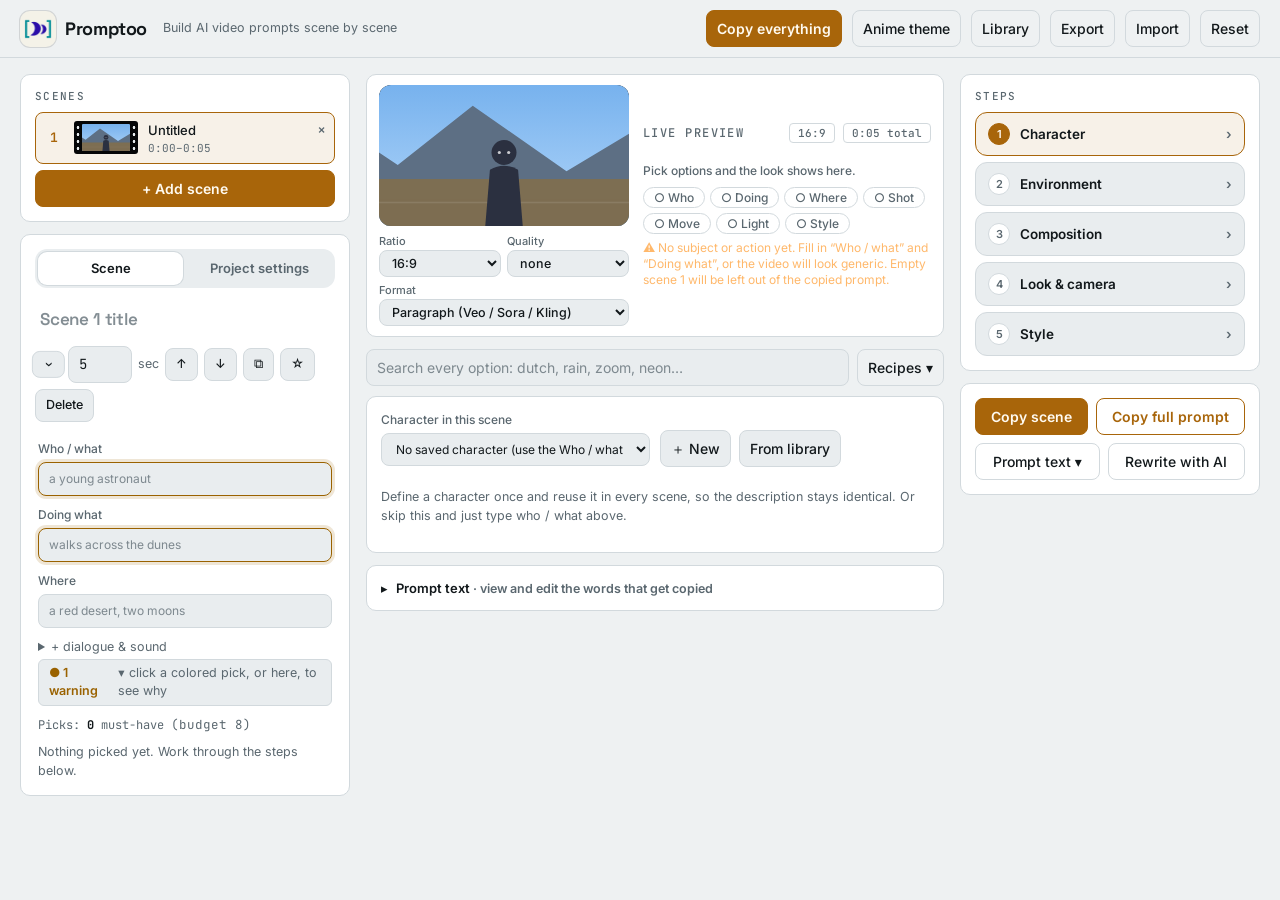
==== index.html @ 5edc9a6f "Promptoo: snapshot before the next round of changes Static web tool for building AI video prompts sc" ====
<!doctype html>
<html lang="en">
<head>
<meta charset="utf-8">
<meta name="viewport" content="width=device-width,initial-scale=1">
<title>Promptoo</title>
<link rel="icon" type="image/png" href="img/favicon.png">
<link rel="preconnect" href="https://fonts.googleapis.com"><link rel="preconnect" href="https://fonts.gstatic.com" crossorigin>
<link rel="stylesheet" href="https://fonts.googleapis.com/css2?family=Anton&family=Inter:wght@400;500;600&family=Poppins:wght@400;500;600&family=JetBrains+Mono:wght@400;500;600&family=Space+Grotesk:wght@500;600;700&display=swap">
<script>try{var sk=localStorage.getItem('promptoo.skin');if(sk)document.documentElement.dataset.skin=sk}catch(e){}</script>
<style>
/* Layout concept: an edit suite. Left rail = the timeline (film-strip scenes with timecodes),
   centre = the workbench (steps), right = the monitor (live prompt). */
:root{
  --bg:#0d1113;--panel:#14191c;--panel2:#1b2226;--line:#2a343a;--txt:#e7ecee;--mut:#8b979e;
  --acc:#eba33a;--acc2:#c98420;--on-acc:#1b1305;--sel:rgba(235,163,58,.12);--grad:#eba33a;
  --ok:#5fcf9a;--err:#ff6b5e;--warn:#f0b04a;--info:#6cc0dc;
  --f-ui:"Inter",system-ui,-apple-system,"Segoe UI",sans-serif;
  --f-disp:"Space Grotesk","Inter",system-ui,sans-serif;
  --f-mono:"JetBrains Mono",ui-monospace,"Cascadia Mono",Consolas,monospace;
  color-scheme:dark}
@media (prefers-color-scheme:light){:root{
  --bg:#eef1f2;--panel:#ffffff;--panel2:#e9edef;--line:#d2d9dd;--txt:#12181b;--mut:#5a676f;
  --acc:#a8650a;--acc2:#8a5208;--on-acc:#fffaf0;--sel:rgba(168,101,10,.09);--grad:#a8650a;
  --ok:#157a55;--err:#c0392b;--warn:#9a6200;--info:#1f6f8b;color-scheme:light}}
*{box-sizing:border-box}
body{margin:0;background:var(--bg);color:var(--txt);font:14px/1.5 var(--f-ui);min-height:100vh;-webkit-font-smoothing:antialiased}
button,input,select,textarea{font:inherit;color:var(--txt);background:var(--panel2);border:1px solid var(--line);border-radius:8px;padding:7px 10px}
button,input,select,textarea,.opt,.scene,.acc-h,.pill,.chip{outline:none}
:is(button,input,select,textarea,.opt,.scene,.acc-h,.pill,.chip,summary):focus-visible{outline:2px solid color-mix(in srgb,var(--acc) 70%,transparent);outline-offset:1px}
input:focus,textarea:focus,select:focus{border-color:var(--acc)}
input::placeholder,textarea::placeholder{color:color-mix(in srgb,var(--mut) 75%,transparent)}
button{cursor:pointer;transition:border-color .15s,background .15s,color .15s;font-weight:500}
button:hover{border-color:color-mix(in srgb,var(--txt) 40%,var(--line))}
button.pri{background:var(--acc);border-color:var(--acc);color:var(--on-acc);font-weight:600}
button.pri:hover{background:var(--acc2);border-color:var(--acc2)}
button.ghost{background:transparent}
button:disabled{opacity:.5;cursor:default}
textarea{width:100%;resize:vertical}
input:disabled{opacity:.75;cursor:not-allowed}
header{display:flex;align-items:center;gap:10px;padding:10px max(20px,env(safe-area-inset-left,0px));position:sticky;top:0;z-index:10;background:var(--bg);border-bottom:1px solid var(--line)}
.logo .mark{display:grid;place-items:center;width:36px;height:36px;border-radius:10px;background:#F4F2E8;box-shadow:0 0 0 1px rgba(0,0,0,.12);flex:none}.logo .mark img{display:block;width:28px;height:28px}
.logo{display:flex;align-items:center;gap:9px;font:700 18px var(--f-disp);letter-spacing:-.02em;margin-right:6px}
.logo svg{color:var(--txt)}
.tag{color:var(--mut);font-size:12.5px;margin-right:auto}
main{display:grid;grid-template-columns:330px minmax(0,1fr) 300px;gap:16px;padding:16px max(20px,env(safe-area-inset-left,0px));max-width:1720px;margin:auto;align-items:start}
@media(max-width:1180px){main{grid-template-columns:300px minmax(0,1fr)}.right{grid-column:1/-1;position:static}}
@media(max-width:760px){main{grid-template-columns:1fr;padding:12px 16px}header{padding:10px 16px;flex-wrap:wrap}.tag{display:none}}
.card{background:var(--panel);border:1px solid var(--line);border-radius:10px;padding:14px}
.right{position:sticky;top:68px;display:flex;flex-direction:column;gap:12px}
h2{font:500 11px var(--f-mono);letter-spacing:.12em;text-transform:uppercase;color:var(--mut);margin:0 0 9px}
.hint{color:var(--mut);font-size:12.5px}
label.f{display:block;font-size:12px;color:var(--mut);margin-bottom:10px;font-weight:500}
label.f>input,label.f>textarea,label.f>select{width:100%;margin-top:4px;font-weight:400}
.bar{display:flex;gap:8px;flex-wrap:wrap;margin-top:8px}
.grid2{display:grid;grid-template-columns:1fr 1fr;gap:10px}@media(max-width:700px){.grid2{grid-template-columns:1fr}}
.grid3{display:grid;grid-template-columns:repeat(3,minmax(0,1fr));gap:0 10px;align-items:end}@media(max-width:900px){.grid3{grid-template-columns:1fr}}
details.set{margin-top:12px;border-top:1px solid var(--line);padding-top:8px}
details.set summary{cursor:pointer;font:500 11px var(--f-mono);letter-spacing:.12em;text-transform:uppercase;color:var(--mut);padding:4px 0}
/* timeline: scenes as film frames */
.scene{display:grid;grid-template-columns:20px 64px minmax(0,1fr);column-gap:10px;align-items:center;padding:8px;border:1px solid var(--line);border-radius:8px;margin-bottom:6px;cursor:pointer;background:var(--panel2);transition:border-color .15s,background .15s}
.scene:hover{border-color:color-mix(in srgb,var(--txt) 35%,var(--line))}
.scene b{grid-row:1/3;grid-column:1;font:600 13px var(--f-mono);color:var(--mut);text-align:center}
.scene .mini{grid-row:1/3;grid-column:2}
.scene span{align-self:end;overflow:hidden;text-overflow:ellipsis;white-space:nowrap;font-weight:500;font-size:13px}
.scene small{align-self:start;font:400 11px var(--f-mono);color:var(--mut);font-variant-numeric:tabular-nums}
.scene{position:relative}
.sdel{position:absolute;top:4px;right:4px;width:22px;height:22px;border:0;border-radius:5px;background:transparent;color:var(--mut);font:600 12px var(--f-mono);cursor:pointer;opacity:.55;line-height:1}
.scene:hover .sdel,.scene.on .sdel,.sdel:focus-visible{opacity:1}
.sdel:hover{background:color-mix(in srgb,#e5484d 22%,transparent);color:#e5484d}
.scene.on{border-color:var(--acc);background:var(--sel)}.scene.on b{color:var(--acc)}
.mini{position:relative;background:#050607;border-radius:3px;padding:3px 8px;width:64px}
.mini::before,.mini::after{content:"";position:absolute;top:3px;bottom:3px;width:4px;background:radial-gradient(circle,var(--panel2) 1.1px,transparent 1.6px) 0 0/4px 7px repeat-y}
.mini::before{left:2px}.mini::after{right:2px}
.mini .th{border-radius:1px}
/* scene header */
.edtop{display:flex;gap:6px;align-items:center;margin-bottom:12px;flex-wrap:wrap}
.edtop input.t{flex:1;min-width:140px;font:600 17px var(--f-disp);letter-spacing:-.01em;background:transparent;border-color:transparent;padding-left:4px}
.edtop input.t:hover{border-color:var(--line)}.edtop input.t:focus{background:var(--panel2)}
.edtop input.d{width:64px;font-family:var(--f-mono);font-variant-numeric:tabular-nums}
.ib{padding:6px 10px;font-size:12.5px}
/* picks */
.sel{display:flex;flex-wrap:wrap;gap:6px;min-height:30px;align-items:center;margin:12px 0}
.pill{display:inline-flex;gap:7px;align-items:center;background:var(--panel2);border:1px solid var(--line);padding:3px 5px 3px 9px;border-radius:6px;font-size:12.5px;cursor:pointer}
.pill i{font:500 10px var(--f-mono);font-style:normal;color:var(--mut);text-transform:uppercase;letter-spacing:.06em}
.pill u{text-decoration:none;cursor:pointer;color:var(--mut);padding:0 4px;border-radius:4px}.pill u:hover{color:var(--txt);background:var(--line)}
.pill.e{border-color:var(--err);background:color-mix(in srgb,var(--err) 15%,transparent)}
.pill.w{border-color:var(--warn);background:color-mix(in srgb,var(--warn) 14%,transparent)}
input.bad,textarea.bad{border-color:var(--err) !important;box-shadow:0 0 0 3px color-mix(in srgb,var(--err) 20%,transparent)}
input.warnf,textarea.warnf{border-color:var(--warn) !important;box-shadow:0 0 0 3px color-mix(in srgb,var(--warn) 16%,transparent)}
.dot{width:8px;height:8px;border-radius:50%;display:inline-block;flex:none}.dot.e{background:var(--err)}.dot.w{background:var(--warn)}
.chk{margin-top:2px}
.sel.shut{margin:10px 0 0}.sel+.budget,.budget+.sel{margin-top:10px}
.ptog{border:1px solid var(--line);background:transparent;color:var(--mut);border-radius:6px;padding:4px 10px;font:500 11px var(--f-mono);cursor:pointer}
.ptog:hover{color:var(--txt);border-color:var(--mut)}
.cchip{display:inline-flex;gap:12px;align-items:center;padding:4px 10px;border-radius:6px;background:var(--panel2);border:1px solid var(--line);cursor:pointer;font-size:12.5px}
.cchip.ok{color:var(--ok);cursor:default}.cchip b{font-weight:600}.cchip b.r{color:var(--err)}.cchip b.a{color:var(--warn)}.cchip b.g{color:var(--mut)}
.why{margin-top:8px;display:flex;flex-direction:column;gap:6px}
.wi{display:flex;gap:10px;padding:10px 12px;border-radius:8px;background:var(--panel2);border:1px solid var(--line);font-size:13px}
.wi.e{border-color:color-mix(in srgb,var(--err) 55%,var(--line))}.wi.w{border-color:color-mix(in srgb,var(--warn) 50%,var(--line))}
.wi .inv{color:var(--mut);font:400 11.5px var(--f-mono);margin-top:4px}
.wi .bar{margin-top:6px}.wi .bar button{padding:3px 10px;font-size:12px}
/* steps */
.steps{display:flex;gap:2px;margin:20px 0 14px;border-bottom:1px solid var(--line);overflow-x:auto}
.stp{display:flex;gap:9px;align-items:center;padding:10px 14px;background:transparent;border:0;border-bottom:2px solid transparent;border-radius:0;margin-bottom:-1px;color:var(--mut);font:600 13.5px var(--f-ui);white-space:nowrap}
.stp:hover{color:var(--txt);border-color:transparent;border-bottom-color:var(--line)}
.stp .n{font:500 11px var(--f-mono);color:var(--mut)}
.stp em{font:500 11px var(--f-mono);font-style:normal;background:var(--acc);color:var(--on-acc);border-radius:4px;padding:0 6px}
.stp.on{color:var(--txt);border-bottom-color:var(--acc)}.stp.on .n{color:var(--acc)}
.sech{display:flex;align-items:center;justify-content:space-between;margin:4px 0 10px}
.sech h2{margin:0}
/* option groups */
.acc{border:1px solid var(--line);border-radius:10px;margin-bottom:8px;overflow:hidden;background:var(--panel)}
.acc.open{border-color:color-mix(in srgb,var(--acc) 55%,var(--line))}
.acc-h{display:flex;gap:10px;align-items:center;padding:11px 14px;cursor:pointer;user-select:none}
.acc-h:hover{background:var(--panel2)}
.acc-h .ic{display:none}
.acc-h b{font:600 14px var(--f-disp);letter-spacing:-.005em}
.acc-h .sum{flex:1;color:var(--acc);font-size:12.5px;overflow:hidden;text-overflow:ellipsis;white-space:nowrap}
.acc-h .ch{color:var(--mut);transition:transform .2s}.acc.open .ch{transform:rotate(90deg)}
.acc-b{padding:6px 14px 14px}
.opts{display:grid;grid-template-columns:repeat(auto-fill,minmax(156px,1fr));gap:10px}
.opt{cursor:pointer;border:1.5px solid transparent;border-radius:10px;padding:5px;background:var(--panel2);position:relative;transition:border-color .15s,transform .15s}
.opt:hover{border-color:color-mix(in srgb,var(--txt) 30%,var(--line));transform:translateY(-1px)}
.opt.on{border-color:var(--acc);background:var(--sel)}
.opt.on::after{content:"✓";position:absolute;top:9px;right:9px;width:18px;height:18px;border-radius:4px;background:var(--acc);color:var(--on-acc);display:grid;place-items:center;font:700 11px var(--f-ui);z-index:3}
.opt .lbl{font-size:12.5px;font-weight:500;padding:7px 3px 2px;line-height:1.3}
.cust{margin-top:12px;display:flex;gap:8px}.cust input{flex:1}
.morebtn{margin-top:12px}
.gpanel{display:flex;flex-wrap:wrap;gap:6px;margin-bottom:10px}
.gpanel label{display:flex;gap:7px;align-items:center;background:var(--panel2);border:1px solid var(--line);padding:5px 10px;border-radius:6px;cursor:pointer;font-size:12.5px}
.gpanel input{width:auto;padding:0}
/* character step */
.cgrid{display:grid;grid-template-columns:repeat(auto-fill,minmax(250px,1fr));gap:14px}
.cf .f{margin-bottom:6px}.cf .f span{display:block}
.cf .chips{display:flex;flex-wrap:wrap;gap:5px}
.chip{padding:2px 9px;border-radius:6px;border:1px solid var(--line);background:var(--panel2);cursor:pointer;font-size:12px;color:var(--mut)}
.chip:hover{border-color:var(--acc);color:var(--txt)}
.cprev{background:var(--panel2);border:1px dashed var(--line);border-radius:8px;padding:10px 12px;font-size:13px}
.budget{display:flex;gap:12px;align-items:center;flex-wrap:wrap;margin-top:10px;font:400 12px var(--f-mono);color:var(--mut)}
.budget b{color:var(--txt)}.budget.over{color:var(--warn)}.budget button{padding:3px 10px;font:500 12px var(--f-ui)}
.prirow{display:flex;gap:6px;align-items:center;margin-top:8px;flex-wrap:wrap}.prirow button{padding:3px 10px;font-size:12px}
.pill.pn{border-style:dashed}.pill.po{opacity:.5;text-decoration:line-through}
.starbtn{border:0;background:transparent;color:var(--mut);padding:0 4px;font-size:13px;margin-left:4px;border-radius:4px}.starbtn.on{color:var(--acc)}
/* monitor (prompt output) */
.monbar{display:flex;gap:8px;margin:-2px 0 10px}
.monbar span{font:500 11px var(--f-mono);padding:2px 8px;border:1px solid var(--line);border-radius:4px;color:var(--mut);font-variant-numeric:tabular-nums}
.out{white-space:pre-wrap;min-height:90px;line-height:1.55}
#sceneOut{font-size:13.5px}#fullOut{font:12px/1.6 var(--f-mono)}
/* library + modals */
.modal{position:fixed;inset:0;background:rgba(6,8,9,.72);backdrop-filter:blur(2px);z-index:40;display:grid;place-items:center;padding:20px}.modal[hidden]{display:none}
.mp{background:var(--panel);width:min(1100px,100%);max-height:90vh;overflow:auto;border-radius:12px;border:1px solid var(--line);padding:18px}
.mph{display:flex;gap:10px;align-items:center;flex-wrap:wrap;margin-bottom:12px}.mph h3{margin:0;font:700 19px var(--f-disp);letter-spacing:-.01em;flex:1}
.tabs{display:flex;gap:6px;margin:12px 0;align-items:center;flex-wrap:wrap}.tabs button.on{background:var(--acc);border-color:var(--acc);color:var(--on-acc)}
.savebox{display:flex;gap:8px;flex-wrap:wrap;background:var(--panel2);border:1px dashed var(--line);border-radius:8px;padding:10px}.savebox input{flex:1;min-width:160px}
.lgrid{display:grid;grid-template-columns:repeat(auto-fill,minmax(340px,1fr));gap:12px}
.lcard{display:flex;gap:12px;background:var(--panel2);border:1px solid var(--line);border-radius:10px;padding:10px}
.lcard:hover{border-color:color-mix(in srgb,var(--txt) 35%,var(--line))}.lcard:hover .th *{animation-play-state:running !important}
.lth{width:150px;flex:none}.lb{flex:1;min-width:0}.lb p{margin:3px 0}.lb b{font:600 14px var(--f-disp)}
.badge{font:500 10px var(--f-mono);text-transform:uppercase;letter-spacing:.08em;border:1px solid var(--line);padding:1px 6px;border-radius:4px;margin-left:8px;color:var(--mut)}
.lb .bar button{padding:5px 9px;font-size:12.5px}
.toast{position:fixed;bottom:18px;left:50%;transform:translateX(-50%);background:var(--txt);color:var(--bg);padding:8px 16px;border-radius:8px;opacity:0;transition:opacity .2s;pointer-events:none;font-weight:600;z-index:50}.toast.show{opacity:1}
@media (prefers-reduced-motion:reduce){*,*::before,*::after{animation-duration:.01ms !important;animation-iteration-count:1 !important;transition-duration:.01ms !important}}

/* ---------- thumbnails ---------- */
.th{position:relative;aspect-ratio:16/9;overflow:hidden;border-radius:9px;background:#000;perspective:380px;isolation:isolate}
.th .scn{position:absolute;width:200%;height:200%;left:-50%;top:-50%;transform-origin:var(--to,50% 50%);transform:var(--tf,none);filter:var(--f,none)}
.th .ov{position:absolute;inset:0;pointer-events:none;z-index:1}
.th .gl{position:absolute;right:6px;bottom:4px;z-index:2;font-size:15px;text-shadow:0 1px 4px #000a;font-weight:400}
.th .ots{position:absolute;left:-10%;bottom:-25%;width:46%;height:80%;background:#0a0c11;border-radius:50% 50% 0 0;z-index:1}
.th .pov{position:absolute;bottom:-12%;width:26%;height:40%;background:#d9a98a;border-radius:50% 50% 20% 20%;z-index:1}
.th .pov.l{left:12%;transform:rotate(-12deg)}.th .pov.r{right:12%;transform:rotate(12deg)}
.th.fish::after{content:"";position:absolute;inset:0;background:radial-gradient(circle,transparent 48%,#000 74%);z-index:1}
.th .flare{position:absolute;left:0;right:0;top:48%;height:3px;background:linear-gradient(90deg,transparent,#6fb9ff,#fff,#6fb9ff,transparent);filter:blur(1px);z-index:1}
.th .dots{position:absolute;inset:0;z-index:1;background:radial-gradient(circle,rgba(0,0,0,.55) 1.1px,transparent 1.5px) 0 0/5px 5px;mix-blend-mode:multiply}
.th .pgrid{position:absolute;inset:0;z-index:1;background:linear-gradient(rgba(0,0,0,.4) 1px,transparent 1px) 0 0/6px 6px,linear-gradient(90deg,rgba(0,0,0,.4) 1px,transparent 1px) 0 0/6px 6px}
.sfh{font:500 11px var(--f-mono);letter-spacing:.12em;text-transform:uppercase;color:var(--mut);margin:14px 0 6px}
.sfams{display:flex;flex-wrap:wrap;gap:6px;margin-bottom:4px}
.sfam{border:1px solid var(--line);background:transparent;color:var(--mut);border-radius:999px;padding:4px 12px;font:500 12px var(--f-ui,inherit);cursor:pointer}
.sfam:hover{color:var(--txt)}.sfam.on{background:var(--sel);border-color:var(--acc);color:var(--txt)}
.opt{position:relative}.opt .sx{position:absolute;top:4px;right:4px;z-index:3;width:18px;height:18px;border-radius:5px;background:rgba(0,0,0,.6);color:#fff;text-align:center;line-height:18px;font-size:12px;text-decoration:none;cursor:pointer}
.opt .sx:hover{background:#e5484d}
.th .lines{position:absolute;inset:0;background:repeating-linear-gradient(0deg,rgba(0,0,0,.35) 0 1px,transparent 1px 3px);z-index:1}
.th .grain{position:absolute;inset:0;opacity:.35;mix-blend-mode:overlay;z-index:1;background-image:url("data:image/svg+xml;utf8,<svg xmlns='http://www.w3.org/2000/svg' width='120' height='120'><filter id='n'><feTurbulence baseFrequency='.9' numOctaves='2'/></filter><rect width='120' height='120' filter='url(%23n)'/></svg>")}
.th .bars::before,.th .bars::after{content:"";position:absolute;left:0;right:0;height:13%;background:#000;z-index:2}.th .bars::before{top:0}.th .bars::after{bottom:0}
.th .bars{position:absolute;inset:0;z-index:2}
.th.chroma .scn{filter:var(--f) drop-shadow(2px 0 0 rgba(255,0,0,.55)) drop-shadow(-2px 0 0 rgba(0,200,255,.55))}
.th *{animation-play-state:paused}
.opt:hover .th *,.opt.on .th *,.th.live *{animation-play-state:running !important}
/* camera moves */
.a-push .scn{animation:k-push 1.8s ease-in-out infinite alternate}
.a-pull .scn{animation:k-pull 1.8s ease-in-out infinite alternate}
.a-panl .scn{animation:k-panl 1.8s ease-in-out infinite alternate}
.a-panr .scn{animation:k-panr 1.8s ease-in-out infinite alternate}
.a-tiltu .scn{animation:k-tiltu 1.8s ease-in-out infinite alternate}
.a-tiltd .scn{animation:k-tiltd 1.8s ease-in-out infinite alternate}
.a-track .bgL,.a-steady .bgL{transform-box:view-box;animation:k-bg 1.6s linear infinite alternate}
.a-steady .figL{animation:k-bob .6s ease-in-out infinite alternate}
.a-hand .scn{animation:k-hand .5s linear infinite}
.a-orbit .bgL{animation:k-bg2 2s ease-in-out infinite alternate}
.a-orbit .figL{transform-box:view-box;transform-origin:160px 100px;animation:k-turn 2s ease-in-out infinite alternate}
.a-crane .scn{animation:k-crane 2s ease-in-out infinite alternate}
.a-drone .scn{animation:k-drone 2.2s ease-in-out infinite alternate}
.a-dolly .scn{animation:k-dolly 2s ease-in-out infinite alternate}
.a-dolly .figL{transform-box:view-box;transform-origin:160px 135px;animation:k-dollyf 2s ease-in-out infinite alternate}
.a-whip .scn{animation:k-whip 2s ease-in-out infinite}
@keyframes k-push{to{transform:scale(1.7)}}
@keyframes k-pull{from{transform:scale(1.7)}to{transform:scale(1)}}
@keyframes k-panl{from{transform:translateX(-9%)}to{transform:translateX(9%)}}
@keyframes k-panr{from{transform:translateX(9%)}to{transform:translateX(-9%)}}
@keyframes k-tiltu{from{transform:translateY(-9%)}to{transform:translateY(9%)}}
@keyframes k-tiltd{from{transform:translateY(9%)}to{transform:translateY(-9%)}}
@keyframes k-bg{from{transform:translateX(30px)}to{transform:translateX(-30px)}}
@keyframes k-bg2{from{transform:translateX(-45px)}to{transform:translateX(45px)}}
@keyframes k-bob{to{transform:translateY(-2px)}}
@keyframes k-turn{from{transform:scaleX(1)}to{transform:scaleX(.5)}}
@keyframes k-hand{0%{transform:translate(0,0) rotate(0)}20%{transform:translate(1.2%,-.8%) rotate(.6deg)}40%{transform:translate(-.9%,1%) rotate(-.5deg)}60%{transform:translate(1%,.7%) rotate(.4deg)}80%{transform:translate(-1.2%,-.5%) rotate(-.3deg)}100%{transform:translate(0,0)}}
@keyframes k-crane{from{transform:translateY(10%) scale(1)}to{transform:translateY(-7%) scale(1.3)}}
@keyframes k-drone{from{transform:translateY(12%) scale(1.6)}to{transform:translateY(-5%) scale(1.15)}}
@keyframes k-dolly{from{transform:scale(1)}to{transform:scale(1.45)}}
@keyframes k-dollyf{from{transform:scale(1)}to{transform:scale(.69)}}
@keyframes k-whip{0%,30%{transform:translateX(26%);filter:blur(0)}45%{transform:translateX(-4%);filter:blur(6px)}60%,100%{transform:translateX(-26%);filter:blur(0)}}
/* pacing */
.pace{background:linear-gradient(#1c2340,#0d1226)}
.pace .track{position:absolute;left:10%;right:10%;top:62%;height:2px;background:#ffffff33}
.pace .dot{position:absolute;top:calc(62% - 7px);left:10%;width:14px;height:14px;border-radius:50%;background:var(--acc);box-shadow:0 0 12px var(--acc);animation:k-dot var(--d,2s) var(--e,linear) infinite alternate}
@keyframes k-dot{to{left:calc(90% - 14px)}}
.pace .lbl2{position:absolute;left:10px;top:8px;font-size:11px;color:#fff9;z-index:2}
.pace.tl{background:linear-gradient(90deg,#10204f,#ff9a4d,#ffd9a0,#6fb4ff,#10204f);background-size:400% 100%;animation:k-day 1.6s linear infinite}
@keyframes k-day{to{background-position:100% 0}}
.pace.cuts{animation:k-cuts .9s steps(1) infinite}
@keyframes k-cuts{0%{background:#3b4a9c}25%{background:#9c3b6a}50%{background:#2f8c6a}75%{background:#b88a2c}}
.pace.pulse .dot{animation:k-dot .6s ease-in-out infinite alternate,k-pulse .3s infinite alternate}
@keyframes k-pulse{to{transform:scale(1.5)}}
/* transitions */
.tr .ta,.tr .tb{position:absolute;inset:0;display:grid;place-items:center;font-size:26px}
.tr .ta{background:linear-gradient(135deg,#2c5fff,#25c2ff)}.tr .tb{background:linear-gradient(135deg,#ff7a3d,#ffcf5a)}
.tr .ta::after{content:"";width:34%;aspect-ratio:1;border-radius:50%;background:#fff;opacity:.9}
.tr .tb::after{content:"";width:34%;aspect-ratio:1;border-radius:20%;background:#fff;opacity:.9}
.tr.match .tb::after{border-radius:50%}
.tr .flash{position:absolute;inset:0;background:#fff;opacity:0;z-index:2}
.tr-cut .tb,.tr-match .tb,.tr-smash .tb{animation:k-cut 2.4s steps(1) infinite}
.tr-smash .flash{animation:k-flash 2.4s infinite}
.tr-fadein .ta{background:#000}.tr-fadein .ta::after{display:none}.tr-fadein .tb{animation:k-fade 2.4s linear infinite}
.tr-fadeout .tb{background:#000}.tr-fadeout .tb::after{display:none}.tr-fadeout .tb{animation:k-fade 2.4s linear infinite}
.tr-dissolve .tb{animation:k-fade 2.4s ease-in-out infinite}
.tr-whip .tb{animation:k-wipeb 2.4s ease-in-out infinite}.tr-whip .ta{animation:k-wipea 2.4s ease-in-out infinite}
@keyframes k-cut{0%,49%{opacity:0}50%,100%{opacity:1}}
@keyframes k-flash{0%,48%{opacity:0}50%{opacity:.9}60%,100%{opacity:0}}
@keyframes k-fade{0%,15%{opacity:0}75%,100%{opacity:1}}
@keyframes k-wipeb{0%,30%{transform:translateX(100%);filter:blur(0)}50%{transform:translateX(0);filter:blur(0)}40%{filter:blur(6px)}100%{transform:translateX(0)}}
@keyframes k-wipea{0%,30%{transform:translateX(0)}50%,100%{transform:translateX(-100%)}}
[hidden]{display:none !important}

/* ---------- preview banner (top of the middle column) and shrinkable scene details ---------- */
.center>.pv{margin-bottom:12px}
.pv-row{display:grid;grid-template-columns:minmax(0,340px) minmax(0,1fr);gap:16px;align-items:stretch}
@media(max-width:760px){.pv-row{grid-template-columns:1fr}}
.pv-side{display:flex;flex-direction:column;gap:8px;min-width:0}
.pv-act{margin-top:auto}
.pv-act .bar{margin-top:8px}
.scard .edtop{align-items:center}
#scToggle{padding:6px 10px;transition:transform .25s}.scard.open #scToggle{transform:rotate(90deg)}
.scsum{display:flex;align-items:center;gap:10px;margin-top:10px;padding:8px 12px;border-radius:10px;background:var(--panel2);color:var(--mut);font-size:13px;cursor:pointer}
.scsum:hover{color:var(--txt)}
.scsum .sctxt{flex:1;min-width:0;overflow:hidden;text-overflow:ellipsis;white-space:nowrap}
.scsum b{font-weight:600}.scsum b.r{color:var(--err)}.scsum b.a{color:var(--warn)}.scsum b.g{color:var(--mut)}
.scard.open .scsum{display:none}
.sc-b{display:grid;grid-template-rows:0fr;transition:grid-template-rows .3s ease}
.scard.open .sc-b{grid-template-rows:1fr}
.sc-in{overflow:hidden;min-height:0;padding:0 3px}
.sc-in>.grid3{margin-top:12px}
.scard:not(.open) .sc-in{visibility:hidden;transition:visibility 0s .3s}
/* left column stack + compact preview + scene card in a narrow column */
.left{display:flex;flex-direction:column;gap:12px;min-width:0}
.left .grid3{grid-template-columns:1fr}
.left details.set{border-top:0;margin-top:0;padding-top:0}
.left .edtop input.t{flex:1 1 100%;order:-1;margin-bottom:2px}
.left .edtop{margin-bottom:6px}
.center>.pv{padding:10px 12px;margin-bottom:12px}
.pv-row{grid-template-columns:minmax(0,200px) minmax(0,1fr)!important;gap:14px}
.pv-side{gap:4px;justify-content:center}
.pvh h2{font-size:12px}
.pv-cap{margin-top:0;display:-webkit-box;-webkit-line-clamp:2;-webkit-box-orient:vertical;overflow:hidden;font-size:12px;line-height:1.4}
#warn{font-size:12px;line-height:1.35}
.pv-act{margin-top:6px}.pv-act .bar{margin-top:0;flex-wrap:wrap;gap:6px}
.pv .bar button{padding:5px 12px;font-size:12.5px}
.pv-opts{display:flex;flex-wrap:wrap;gap:8px;margin-top:6px}
.pv-opts label{display:flex;flex-direction:column;gap:2px;font:500 11px var(--f-ui);color:var(--mut);min-width:0}
.pv-opts select{padding:4px 8px;font-size:12.5px;max-width:190px}
.pv-act2 .bar{margin-top:0}.pv-act2 .bar+.bar{margin-top:8px}
.pv-act2 .bar button{flex:1 1 auto}
.ltab-bar{display:flex;gap:4px;margin-bottom:12px;padding:3px;background:var(--panel2);border-radius:12px}
.ltab{flex:1;border:0;background:transparent;padding:7px 10px;border-radius:9px;font-weight:600;font-size:13px;color:var(--mut)}
.ltab:hover{color:var(--txt);border:0}
.ltab.on{background:var(--panel);color:var(--txt);box-shadow:0 0 0 1px var(--line)}
.ltabs .scard{background:none;border:0;padding:0;box-shadow:none;border-radius:0}
#projPanel .f:first-child{margin-top:0}
html[data-skin="anime"] .ltab-bar{border-radius:999px}html[data-skin="anime"] .ltab{border-radius:999px}
.pv-row{grid-template-columns:minmax(0,250px) minmax(0,1fr)!important}
.pv-media{display:flex;flex-direction:column;gap:8px;min-width:0}
.pv-media .pv-opts{display:grid;grid-template-columns:1fr 1fr;gap:6px;margin-top:0}
.pv-media .pv-opts label.wide{grid-column:1/-1}
.pv-media .pv-opts select{width:100%;max-width:none}
/* ---------- group tabs, families, search, recipes, checklist ---------- */
.gtabs{display:flex;flex-wrap:wrap;gap:6px;margin:8px 0 14px}
.gtab{display:inline-flex;align-items:center;gap:7px;padding:7px 13px;border-radius:999px;border:1px solid var(--line);background:var(--panel2);color:var(--txt);font:600 13px var(--f-ui)}
.gtab:hover{border-color:var(--acc)}
.gtab.on{background:var(--acc);border-color:var(--acc);color:var(--on-acc)}
.gtab em{font-style:normal;font-size:11px;line-height:1;padding:3px 7px;border-radius:999px;background:var(--sel);color:var(--acc)}
.gtab.on em{background:rgba(255,255,255,.28);color:var(--on-acc)}
.gtab .dot{width:8px;height:8px;border-radius:50%;display:inline-block}.gtab .dot.e{background:var(--err)}.gtab .dot.w{background:var(--warn)}
.gtab.more{border-style:dashed;background:transparent;color:var(--mut)}
.gfams{display:flex;flex-wrap:wrap;gap:6px;margin-bottom:10px}
.gfam{padding:4px 11px;border-radius:999px;border:1px solid var(--line);background:transparent;color:var(--mut);font:500 12px var(--f-ui)}
.gfam.on{background:var(--sel);border-color:var(--acc);color:var(--txt)}
.gfam em{font-style:normal;color:var(--acc);font-weight:700}
.qbar{display:flex;gap:8px;margin-bottom:10px}.qbar input{flex:1;min-width:0}
.recs{display:grid;grid-template-columns:repeat(auto-fill,minmax(200px,1fr));gap:8px;margin-bottom:12px}
.rec{display:flex;flex-direction:column;align-items:flex-start;gap:2px;text-align:left;padding:10px 12px;border-radius:12px;border:1px solid var(--line);background:var(--panel2)}
.rec:hover{border-color:var(--acc)}.rec span{font-weight:400;font-size:12px;color:var(--mut)}
.pv-check{display:flex;flex-wrap:wrap;gap:5px;margin:2px 0}
.ck{padding:2px 10px;border-radius:999px;border:1px solid var(--line);background:transparent;color:var(--mut);font:500 12px var(--f-ui)}
.ck.ok{border-color:transparent;background:var(--sel);color:var(--acc)}.ck:hover{border-color:var(--acc)}
/* ---------- side section: live preview + vertical steps ---------- */
.center{min-width:0}
.pdraw{margin-top:12px}.pdraw summary{cursor:pointer;font:600 13px var(--f-ui);list-style:none}.pdraw summary::-webkit-details-marker{display:none}
.pdraw summary::before{content:"▸";display:inline-block;margin-right:8px;transition:transform .2s}.pdraw[open] summary::before{transform:rotate(90deg)}
.pdraw[open] summary{margin-bottom:10px}
.pvh{display:flex;align-items:center;justify-content:space-between;gap:8px;margin-bottom:8px}.pvh h2{margin:0}.pvh .monbar{margin:0}
.pv-stage{display:flex;align-items:center;justify-content:center;aspect-ratio:16/9;background:var(--panel2);border-radius:12px;overflow:hidden}
.pv-frame{max-width:100%;max-height:100%;overflow:hidden;border-radius:6px}
.pv-frame .th{width:100%;height:100%;aspect-ratio:auto;border-radius:0}
.pv-cap{margin-top:8px;font:500 12px var(--f-ui);color:var(--mut);min-height:18px}
.pv .bar .pri{flex:1 1 auto}
button.pri.alt{background:transparent;color:var(--acc);border-color:var(--acc)}button.pri.alt:hover{background:var(--sel);border-color:var(--acc)}
#stepper{display:flex;flex-direction:column;gap:6px}
.vstep{border:1px solid var(--line);border-radius:12px;background:var(--panel2);overflow:hidden;transition:border-color .2s,background .2s}
.vstep.on{border-color:var(--acc);background:var(--sel)}
.vstep .stp{width:100%;display:flex;align-items:center;gap:10px;padding:10px 12px;margin:0;background:transparent;border:0;border-radius:0;text-align:left;color:var(--txt);font:600 13.5px var(--f-ui)}
.vstep .stp.on{background:transparent;border:0;color:var(--txt)}
.vstep .stp:hover{background:color-mix(in srgb,var(--txt) 6%,transparent)}
.vstep .stp .n{display:grid;place-items:center;width:22px;height:22px;border-radius:50%;background:var(--panel);border:1px solid var(--line);font:600 11px var(--f-ui);color:var(--mut)}
.vstep.on .stp .n{background:var(--acc);border-color:var(--acc);color:var(--on-acc)}
.vstep .stp .nm{flex:1}
.vstep .stp .ch{color:var(--mut);transition:transform .28s ease}.vstep.open .stp .ch{transform:rotate(90deg)}
.vs-b{display:grid;grid-template-rows:0fr;transition:grid-template-rows .3s ease}
.vstep.open .vs-b{grid-template-rows:1fr}
.vs-in{overflow:hidden;min-height:0}
.vs-pad{display:flex;flex-wrap:wrap;gap:6px;padding:2px 12px 12px}
.vs-pad .pill{font-size:12px}

/* ---------- Anime skin (palette and shapes taken from the "Anime Theme UI" Figma community file):
   teal #127F96, dark teal #15444E, cream #E7E5D6, Poppins text, heavy condensed headlines, pill buttons, big radii ---------- */
html[data-skin="anime"]{
  --bg:#E7E5D6;--panel:#F4F2E8;--panel2:#DCD9C7;--line:#C2BFAA;--txt:#15444E;--mut:#587780;
  --acc:#127F96;--acc2:#0E6277;--on-acc:#F6F4EA;--sel:rgba(18,127,150,.13);--grad:#127F96;
  --ok:#1b7a52;--err:#b83a2e;--warn:#8f5a00;--info:#127F96;
  --f-ui:"Poppins","Inter",system-ui,sans-serif;--f-disp:"Anton","Poppins",Impact,sans-serif;--f-mono:"Poppins","Inter",system-ui,sans-serif;
  color-scheme:light}
html[data-skin="anime"] body{background:var(--bg)}
html[data-skin="anime"] header{background:#127F96;color:#E7E5D6;border:0;border-radius:0 0 30px 30px;padding-top:12px;padding-bottom:12px;box-shadow:0 0 0 6px #E7E5D6,0 0 0 7px rgba(21,68,78,.0)}
html[data-skin="anime"] header .tag{color:#cfe3e6}
html[data-skin="anime"] header .logo{font:400 26px var(--f-disp);letter-spacing:.02em;text-transform:lowercase}
html[data-skin="anime"] header button{border-radius:999px;background:transparent;border:1.5px solid rgba(231,229,214,.7);color:#E7E5D6;padding:6px 16px}
html[data-skin="anime"] header button:hover{background:rgba(231,229,214,.16);border-color:#E7E5D6}
html[data-skin="anime"] header button.pri{background:#E7E5D6;color:#15444E;border-color:#E7E5D6;font-weight:600}
html[data-skin="anime"] button,html[data-skin="anime"] input,html[data-skin="anime"] select,html[data-skin="anime"] textarea{border-radius:14px}
html[data-skin="anime"] button{border-radius:999px;padding-left:15px;padding-right:15px}
html[data-skin="anime"] button.pri{background:#15444E;border-color:#15444E;color:#E7E5D6}
html[data-skin="anime"] button.pri:hover{background:#0e3139;border-color:#0e3139}
html[data-skin="anime"] .card,html[data-skin="anime"] .acc,html[data-skin="anime"] .scene,html[data-skin="anime"] .modal>div{border-radius:22px}
html[data-skin="anime"] .card{border:0;box-shadow:0 1px 0 rgba(21,68,78,.12)}
html[data-skin="anime"] .opt{border-radius:18px}
html[data-skin="anime"] .th{border-radius:14px}
html[data-skin="anime"] .opt.on{border-color:#127F96;background:var(--sel)}
html[data-skin="anime"] h2,html[data-skin="anime"] .sech h2{font:400 20px var(--f-disp);letter-spacing:.03em;text-transform:uppercase;color:#15444E}
html[data-skin="anime"] .sfh,html[data-skin="anime"] details.set summary{font:600 11px var(--f-ui);letter-spacing:.1em}
html[data-skin="anime"] .scene.on{border-color:#127F96;background:var(--sel)}
html[data-skin="anime"] .pill{border-radius:999px}
html[data-skin="anime"] .sfam{border-radius:999px}
html[data-skin="anime"] .sfam.on{background:#127F96;border-color:#127F96;color:#F6F4EA}
html[data-skin="anime"] .edtop .t{font:600 18px var(--f-ui);letter-spacing:0;text-transform:none}
html[data-skin="anime"] header .logo .mark{border-radius:12px}
html[data-skin="anime"] #warn,html[data-skin="anime"] .warnline{color:#8f5a00}
html[data-skin="anime"] .mini{border-radius:6px}
html[data-skin="anime"] .acc-h b,html[data-skin="anime"] .logo b{font:600 14px var(--f-ui);letter-spacing:0;text-transform:none}
html[data-skin="anime"] #warn{color:#8f5a00 !important}
html[data-skin="anime"] .vstep{border-radius:18px}
html[data-skin="anime"] .pv-stage{border-radius:18px}
html[data-skin="anime"] button.pri.alt{background:transparent;color:#15444E;border-color:#15444E}
html[data-skin="anime"] button.pri.alt:hover{background:var(--sel)}
</style>
</head>
<body>
<header>
  <div class="logo"><span class="mark"><img src="img/logo.png" width="28" height="28" alt=""></span>Promptoo</div>
  <div class="tag">Build AI video prompts scene by scene</div>
  <span style="flex:1"></span>
  <button class="pri" id="copyAll" title="Copy the complete prompt: quality, format, every scene, negative prompt">Copy everything</button>
  <button class="ghost" id="skinBtn" title="Switch between the classic dark look and the teal and cream anime look">Anime theme</button>
  <button class="ghost" id="libBtn">Library</button>
  <button class="ghost" id="exportBtn">Export</button>
  <button class="ghost" id="importBtn">Import</button>
  <button class="ghost" id="resetBtn">Reset</button>
  <input type="file" id="file" accept=".json" hidden>
</header>

<main>
  <div class="left">
  <aside class="card">
    <h2>Scenes</h2>
    <div id="sceneList"></div>
    <button class="pri" id="addScene" style="width:100%">+ Add scene</button>
  </aside>
  <div class="card ltabs">
    <div class="ltab-bar" role="tablist"><button class="ltab on" data-ltab="scene" role="tab">Scene</button><button class="ltab" data-ltab="proj" role="tab">Project settings</button></div>
    <div id="sceneCard"></div>
    <div id="projPanel" hidden>
      <div class="f"><button class="ghost" id="lookLock" style="width:100%">Use this scene's look in every scene</button><div class="hint" style="margin-top:4px">Copies style, lighting, lens and color grade so all scenes match.</div></div>
      <label class="f" style="display:flex;gap:8px;align-items:center;color:var(--txt);font-size:13px;margin:2px 0 10px" title="Skip real-world physics warnings, such as weather on the moon, seasons, or sunlight indoors."><input type="checkbox" id="fantasy" style="width:auto;margin:0;flex:none"><span>Fantasy world <span class="hint" style="font-size:11px">· skip physics warnings</span></span></label>
      <label class="f">Pick budget (must-haves per scene)<input id="budget" type="number" min="3" max="30"></label>
      <label class="f">Prompt wording<select id="wording"><option value="lines">One section per line</option><option value="prose">Natural sentences (paragraph)</option><option value="label">Labeled (Camera: … Lighting: …)</option></select></label>
      <label class="f">Global style<textarea id="gStyle" rows="2" placeholder="moody neo-noir"></textarea></label>
      <label class="f">Character notes<textarea id="gChar" rows="2" placeholder="Maya, 30s, red jacket"></textarea></label>
      <label class="f">Negative prompt<textarea id="gNeg" rows="2" placeholder="blurry, watermark, text"></textarea></label>
    </div>
  </div>
  </div>

  <div class="center">
    <div class="card pv">
      <div class="pv-row">
        <div class="pv-media"><div class="pv-stage"><div class="pv-frame" id="livePrev"></div></div><div class="pv-opts"><label>Ratio<select id="aspect"><option>16:9</option><option>9:16</option><option>1:1</option><option>4:5</option><option>21:9</option></select></label><label>Quality<select id="quality"><option value="">none</option><option>4K, ultra detailed, sharp focus</option><option>cinematic 35mm film, high dynamic range</option><option>photorealistic, natural skin texture, 8K</option></select></label><label class="wide">Format<select id="fmt"><option value="para">Paragraph (Veo / Sora / Kling)</option><option value="time">Timestamped shots</option><option value="struct">Structured</option></select></label></div></div>
        <div class="pv-side">
          <div class="pvh"><h2>Live preview</h2><div class="monbar"><span id="monA">16:9</span><span id="monT">0:05 total</span></div></div>
          <div class="pv-cap" id="pvCap"></div>
          <div class="pv-check" id="pvCheck"></div>
          <div id="warn" class="hint" style="color:#ffb86b"></div>
        </div>
      </div>
    </div>
    <section id="editor"></section>
    <details id="promptDrawer" class="card pdraw">
      <summary>Prompt text <span class="hint">· view and edit the words that get copied</span></summary>
      <h2>This scene's prompt</h2>
      <textarea id="sceneOut" class="out" rows="9" placeholder="Pick options and your prompt appears here. You can also type over it."></textarea>
      <div class="bar"><button class="ghost" id="regen">↺ Rebuild from picks</button></div>
      <h2 style="margin-top:14px">Full video prompt</h2>
      <textarea id="fullOut" class="out" rows="12"></textarea>
      <div class="bar"><button class="ghost" id="aiBtn2">Rewrite all with AI</button></div>
    </details>
  </div>

  <aside class="right">
    <div class="card">
      <h2>Steps</h2>
      <div id="stepper"></div>
    </div>
    <div class="card pv-act2">
      <div class="bar"><button class="pri" id="copyScene">Copy scene</button><button class="pri alt" id="copyFull">Copy full prompt</button></div>
      <div class="bar"><button class="ghost" id="viewPrompt">Prompt text ▾</button><button class="ghost" id="aiBtn">Rewrite with AI</button></div>
    </div>
  </aside>
</main>
<div class="modal" id="lib" hidden><div class="mp">
  <div class="mph"><h3>Template library</h3>
    <button class="ghost" id="libExport">Export library</button><button class="ghost" id="libImport">Import library</button>
    <button id="libClose">✕</button><input type="file" id="libFile" accept=".json" hidden></div>
  <div class="savebox"><input id="lname" placeholder="Name your template…">
    <button class="pri" id="saveScene">☆ Save current scene</button><button id="saveProj">☆ Save whole project</button><button id="saveChar">☆ Save character</button></div>
  <div class="tabs"><button id="tabMine" class="on">My templates</button><button id="tabStart">Starters</button>
    <select id="ltype" style="margin-left:auto"><option value="">All types</option><option value="scene">Scenes</option><option value="project">Projects</option><option value="character">Characters</option></select><input id="lq" placeholder="Search…" style="min-width:160px"></div>
  <div class="lgrid" id="libBody"></div>
</div></div>
<div class="modal" id="ai" hidden><div class="mp" style="max-width:720px">
  <div class="mph"><h3>Rewrite with AI</h3><button id="aiClose">✕</button></div>
  <p class="hint">Bring your own key. Your key stays in this browser. Your prompt text is sent to <b id="aiSend">the provider you chose</b> to be rewritten, and any usage is billed by that provider.</p>
  <div class="grid2">
   <label class="f">Provider<select id="aiProv"></select></label>
   <label class="f">Model<input id="aiModel" list="aiModels" placeholder="model name" autocomplete="off"><datalist id="aiModels"></datalist></label>
  </div>
  <label class="f" id="aiBaseRow">Base URL<input id="aiBase" placeholder="https://…/v1" autocomplete="off"></label>
  <label class="f" id="aiAcctRow" hidden>Cloudflare account ID<input id="aiAcct" placeholder="32-character account ID" autocomplete="off"></label>
  <label class="f" id="aiKeyRow">API key<input id="aiKey" type="password" placeholder="API key" autocomplete="off"></label>
  <div id="aiNote" class="hint" style="margin-bottom:8px"></div>
  <label class="hint" style="display:flex;gap:6px;align-items:center"><input type="checkbox" id="aiRemember" style="width:auto"> Remember the key on this device (stored unencrypted in this browser)</label>
  <div class="grid2" style="margin-top:10px">
   <label class="f">What to rewrite<select id="aiScope"><option value="scene">This scene</option><option value="full">Full prompt (all scenes)</option></select></label>
   <label class="f">Goal<select id="aiGoal"><option value="cinematic">More cinematic and vivid</option><option value="fix">Fix the problems found</option><option value="short">Shorter (under 70 words)</option><option value="veo">Style for Veo</option><option value="sora">Style for Sora</option><option value="kling">Style for Kling</option></select></label>
  </div>
  <label class="f">Extra instruction (optional)<input id="aiCustom" placeholder="e.g. more tension, keep it under 80 words"></label>
  <div class="bar"><button class="pri" id="aiRun">Rewrite</button><span id="aiStatus" class="hint"></span></div>
  <textarea id="aiOut" class="out" rows="9" placeholder="The rewritten prompt appears here. You can edit it." style="margin-top:10px"></textarea>
  <div class="bar"><button class="pri" id="aiUse">Use for this scene</button><button id="aiCopy">Copy</button></div>
</div></div>
<div class="toast" id="toast">Copied</div>

<script src="styles.js"></script>
<script src="camera.js"></script>
<script src="rules.js"></script>
<script src="steps.js"></script>
<script>
/* ======================= DATA ======================= */
const G={
 shot:{label:"Shot size",ic:"🎯",single:1,pop:6,opts:CAM.SIZES.map(x=>x.n)},
 angle:{label:"Camera angle",ic:"📐",single:1,fams:CAM.ANGLE_FAMS,opts:CAM.ANGLES.map(x=>x.n)},
 move:{label:"Camera movement",ic:"🎥",fams:CAM.MOVE_FAMS,opts:CAM.MOVES.map(x=>x.n)},
 lens:{label:"Lens & focus",ic:"🔍",opts:["24mm wide lens","35mm lens","50mm lens","85mm portrait lens","anamorphic lens with flares","macro lens","fisheye","telephoto compression","shallow depth of field","deep focus"]},
 light:{label:"Lighting",ic:"💡",opts:["golden hour sunlight","blue hour","harsh midday sun","soft overcast light","neon lighting","candlelight","moonlight","backlit silhouette","rim lighting","low-key chiaroscuro","high-key bright","volumetric god rays","practical lights","studio softbox","Rembrandt lighting"]},
 mood:{label:"Mood",ic:"🎭",opts:["calm","tense","joyful","melancholic","mysterious","epic","romantic","eerie","energetic","nostalgic","dreamlike","gritty"]},
 style:{label:"Visual style",ic:"🎨",step:"style",opts:window.STYLE_LIB?STYLE_LIB.all():[]},
 grade:{label:"Color grade",ic:"🌈",opts:["teal and orange","warm golden tones","cool desaturated","vibrant saturated","pastel soft","black and white","muted earthy","high contrast"]},
 pace:{label:"Pacing",ic:"⏱",single:1,opts:["slow motion","real-time","time-lapse","fast cuts","smooth slow pacing","dynamic action pacing"]},
 trans:{label:"Transition in",ic:"🔀",single:1,opts:["cut","fade in","fade to black","match cut","dissolve","whip-pan transition","smash cut"]}
};
const KEY="promptoo.v2";
Object.assign(G,window.EXTRA_G||{});
["lens","pace","trans"].forEach(k=>{if(G[k])G[k].adv=1});
const POP={shot:10,move:6,lens:5,light:6,mood:6,style:6,grade:5};Object.keys(POP).forEach(k=>{if(G[k])G[k].pop=POP[k]});
let S=load();
function migrateScene(s){if(!s||!s.sel||!window.CAM)return s;const sh=s.sel.shot||[],ang=sh.filter(v=>CAM.ANGLE_SET.has(v));
  if(ang.length){s.sel.shot=sh.filter(v=>!CAM.ANGLE_SET.has(v));s.sel.angle=[...new Set([...(s.sel.angle||[]),...ang])];
    if(s.pri)ang.forEach(v=>{const k="shot|"+v;if(k in s.pri){s.pri["angle|"+v]=s.pri[k];delete s.pri[k]}})}return s}
function blank(){return {title:"",subject:"",action:"",setting:"",dialog:"",audio:"",dur:5,sel:{},manual:null,char:null,envText:"",pri:{}}}
function def(){return {cur:0,step:"char",chars:[],moreOpen:{},open:"shot",hidden:{},fmt:"para",aspect:"16:9",quality:"",gStyle:"",gChar:"",gNeg:"",scenes:[blank()]}}
function load(){try{const j=JSON.parse(localStorage.getItem(KEY));if(j&&j.scenes?.length){j.hidden=j.hidden||{};j.chars=j.chars||[];j.moreOpen=j.moreOpen||{};j.step=j.step||"look";if(!j.v3){delete j.hidden.trans;delete j.hidden.pace;delete j.hidden.lens;j.v3=1}j.scenes.forEach(migrateScene);return j}}catch(e){}return def()}
function save(){try{localStorage.setItem(KEY,JSON.stringify(S))}catch(e){}}
const $=id=>document.getElementById(id), sc=()=>S.scenes[S.cur];
const esc=s=>String(s).replace(/[&<>"]/g,c=>({"&":"&amp;","<":"&lt;",">":"&gt;",'"':"&quot;"}[c]));
const slug=s=>s.toLowerCase().replace(/[^a-z0-9]+/g,"-").replace(/^-|-$/g,"");

/* ======================= PREVIEW ENGINE ======================= */
let uid=0;
const FIG=(x,c,rim,sil,mode)=>{mode=mode||"front";
  const e=(cx,cy)=>`<circle cx="${cx}" cy="${cy}" r="1" fill="#fff" opacity=".75" stroke="none"/>`;
  let face="";
  if(!sil){
    if(mode==="front"||mode==="toward")face=e(x-3,88)+e(x+3,88);
    else if(mode==="left")face=e(x-4,88)+`<path d="M${x-8} 88.5l-3.5 2l3.5 1z" stroke="none"/>`;
    else if(mode==="right")face=e(x+4,88)+`<path d="M${x+8} 88.5l3.5 2l-3.5 1z" stroke="none"/>`;
    else if(mode==="tq")face=e(x,88)+e(x+5.5,88)+`<path d="M${x+7.6} 88.5l2.4 2l-2.6 .8z" stroke="none"/>`;
    else if(mode==="off")face=e(x+3,88)+e(x+6.5,88);
    else if(mode==="up")face=e(x-3,85)+e(x+3,85);
    else if(mode==="down")face=e(x-3,91)+e(x+3,91);
    else face=`<path d="M${x-8} 88a8 8 0 0 1 16 0z" fill="#000" fill-opacity=".4" stroke="none"/>`;
  }
  return `<g fill="${c}" ${rim?`stroke="${rim}" stroke-width="1.4"`:""}><ellipse cx="${x}" cy="137" rx="14" ry="3" fill="#000" opacity=".25" stroke="none"/><circle cx="${x}" cy="88" r="8"/><path d="M${x-12} 135 L${x-9} 99 Q${x} 94 ${x+9} 99 L${x+12} 135 Z"/>${face}</g>`;
};
function scene(p){
  p=Object.assign({sky:["#5aa0e8","#cfe8ff"],ground:"#7d6e52",hills:"#5d6f84",fig:"#2b3040"},p||{});
  const i="u"+(uid++), gc=p.glow||(p.sun&&p.sun.c)||"#fff";
  const sun=p.sun?`<circle cx="${p.sun.x}" cy="${p.sun.y}" r="${p.sun.r*2.4}" fill="url(#${i}g)" opacity=".85"/><circle cx="${p.sun.x}" cy="${p.sun.y}" r="${p.sun.r}" fill="${p.sun.c}"/>`:"";
  const moon=p.moon?`<circle cx="${p.moon.x}" cy="${p.moon.y}" r="${p.moon.r}" fill="#eef3ff"/><circle cx="${p.moon.x+4}" cy="${p.moon.y-2}" r="${p.moon.r*.85}" fill="${p.sky[0]}" opacity=".35"/>`:"";
  let rays="";if(p.rays&&p.sun){const x=p.sun.x,y=p.sun.y;rays=[[-70,-40],[-35,-5],[0,30],[35,65]].map(a=>`<polygon points="${x},${y} ${x+a[0]},180 ${x+a[1]},180" fill="#fff" opacity=".2"/>`).join("")}
  const lamps=p.lamps?[40,105,235,290].map(x=>`<circle cx="${x}" cy="98" r="16" fill="url(#${i}l)"/><circle cx="${x}" cy="98" r="2.5" fill="#ffe9a8"/>`).join(""):"";
  const fc=p.sil?"#000":p.fig;
  const stars=p.stars?Array.from({length:34},(_,k)=>`<circle cx="${(k*97+13)%320}" cy="${(k*53+7)%92}" r=".8" fill="#fff" opacity="${(.4+(k%5)/9).toFixed(2)}"/>`).join(""):"";
  return `<svg class="scn" viewBox="0 0 320 180" preserveAspectRatio="xMidYMid slice"><defs>
  <linearGradient id="${i}s" x1="0" y1="0" x2="0" y2="1"><stop offset="0" stop-color="${p.sky[0]}"/><stop offset="1" stop-color="${p.sky[1]}"/></linearGradient>
  <radialGradient id="${i}g"><stop offset="0" stop-color="${gc}" stop-opacity=".9"/><stop offset="1" stop-color="${gc}" stop-opacity="0"/></radialGradient>
  <radialGradient id="${i}l"><stop offset="0" stop-color="#ffcf70" stop-opacity=".9"/><stop offset="1" stop-color="#ffcf70" stop-opacity="0"/></radialGradient>
  <radialGradient id="${i}f"><stop offset="0" stop-color="${p.fglow||"#fff"}" stop-opacity=".95"/><stop offset="1" stop-color="${p.fglow||"#fff"}" stop-opacity="0"/></radialGradient>
  <filter id="${i}b" x="-20%" y="-20%" width="140%" height="140%"><feGaussianBlur stdDeviation="${p.bgBlur||0}"/></filter></defs>
  <g class="bgL" ${p.bgBlur?`filter="url(#${i}b)"`:""}>
   <rect width="320" height="180" fill="url(#${i}s)"/>${sun}${moon}${rays}${stars}
   <polygon points="0,105 50,68 92,96 140,58 200,100 250,70 320,105 320,180 0,180" fill="${p.hills}"/>
   <rect y="105" width="320" height="75" fill="${p.ground}"/>${lamps}
   <g stroke="#fff" opacity=".1"><path d="M0 120H320M0 140H320M0 162H320"/></g>
  </g>
  <g class="figL" transform="translate(${p.fx||0} ${p.fy||0})"><g transform="translate(160 135) scale(${p.fs||1}) translate(-160 -135)">${p.nofig?"":FIG(160,fc,p.rim,p.sil,p.mode)}${p.two?FIG(207,fc,p.rim,p.sil,p.mode):""}${p.extra||""}</g></g>
  ${p.dark?`<rect width="320" height="180" fill="#000" opacity="${p.dark}"/>`:""}
  ${p.half?`<rect width="172" height="180" fill="#000" opacity=".82"/>`:""}
  ${p.fglow?`<circle cx="160" cy="100" r="80" fill="url(#${i}f)" style="mix-blend-mode:screen"/>`:""}
  </svg>`;
}
const th=(inner,o={})=>`<div class="th ${o.cls||""}" style="--f:${o.f||"none"};--tf:${o.tf||"none"};--to:${o.to||"50% 50%"}">${inner}${o.ov?`<i class="ov" style="background:${o.ov};${o.bl?`mix-blend-mode:${o.bl}`:""}"></i>`:""}${o.extra||""}${o.glyph?`<b class="gl">${o.glyph}</b>`:""}</div>`;

const SHOT={
 "extreme wide shot":{tf:"scale(.5)"},"wide establishing shot":{tf:"scale(.85)"},"medium shot":{tf:"scale(1.8)"},"medium close-up":{tf:"scale(2.5)"},
 "close-up":{tf:"scale(3.8)"},"extreme close-up":{tf:"scale(9) translateY(-1%)"},
 "over-the-shoulder shot":{tf:"scale(1.9) translateX(-5%)",two:1,extra:'<div class="ots"></div>'},
 "point-of-view shot":{tf:"scale(1.5)",extra:'<div class="pov l"></div><div class="pov r"></div>'},
 "low-angle shot":{tf:"rotateX(-30deg) scale(2)",to:"50% 100%"},"high-angle shot":{tf:"rotateX(32deg) scale(1.5)",to:"50% 0%"},
 "bird's-eye view":{tf:"rotateX(62deg) scale(1.7)",to:"50% 20%"},"dutch angle":{tf:"rotate(-16deg) scale(1.9)"},"two-shot":{tf:"scale(1.4) translateX(-7%)",two:1}};
const MOVE={"static locked-off camera":["","🔒"],"slow push-in":["a-push","⤢"],"slow pull-out":["a-pull","⤡"],"pan left":["a-panl","⟵"],"pan right":["a-panr","⟶"],"tilt up":["a-tiltu","⟰"],"tilt down":["a-tiltd","⟱"],"tracking shot":["a-track","➜"],"handheld shaky cam":["a-hand","〰"],"orbit around subject":["a-orbit","⟳"],"crane up":["a-crane","⇧"],"drone fly-over":["a-drone","🛸"],"dolly zoom":["a-dolly","◎"],"whip pan":["a-whip","⚡"],"steadicam follow":["a-steady","🚶"]};
const LENS={"24mm wide lens":{tf:"scale(.8)"},"35mm lens":{tf:"scale(1.2)"},"50mm lens":{tf:"scale(1.7)",bgBlur:.6},"85mm portrait lens":{tf:"scale(2.3)",bgBlur:3},"anamorphic lens with flares":{tf:"scale(1.3)",extra:'<i class="flare"></i>',bars:1},
 "macro lens":{tf:"scale(5)",bgBlur:5},"fisheye":{tf:"scale(1.1)",cls:"fish"},"telephoto compression":{tf:"scale(2.4)",bgBlur:1.2},"shallow depth of field":{tf:"scale(1.8)",bgBlur:4.5},"deep focus":{tf:"scale(1.2)"}};
const LIGHT={
 "golden hour sunlight":{sky:["#ff8f4d","#ffd9a0"],ground:"#6b4630",hills:"#8a5a45",sun:{x:60,y:96,r:14,c:"#fff1c2"},ov:"linear-gradient(90deg,rgba(255,170,60,.35),transparent 70%)"},
 "blue hour":{sky:["#17235a","#7f98d6"],ground:"#1b2440",hills:"#2a3560",ov:"rgba(40,70,160,.25)"},
 "harsh midday sun":{sky:["#4aa8ff","#d6efff"],ground:"#cdb77f",hills:"#9aa7a0",sun:{x:160,y:30,r:12,c:"#fff"},ov:"rgba(255,255,255,.14)"},
 "soft overcast light":{sky:["#b3bac4","#e1e4e8"],ground:"#8d958f",hills:"#9aa3ad"},
 "neon lighting":{sky:["#150626","#3a0a5e"],ground:"#0e0820",hills:"#240a45",dark:.15,ov:"linear-gradient(90deg,rgba(255,0,170,.5),transparent 50%,rgba(0,220,255,.5))",bl:"screen"},
 "candlelight":{sky:["#120804","#2a1408"],ground:"#1a0e07",hills:"#20110a",dark:.55,fglow:"#ffb347"},
 "moonlight":{sky:["#050818","#1c2c5c"],ground:"#0b1222",hills:"#142040",moon:{x:230,y:40,r:10},ov:"rgba(80,120,255,.14)"},
 "backlit silhouette":{sky:["#ff7a3d","#ffd27a"],ground:"#2a1710",hills:"#4a2a1e",sun:{x:160,y:92,r:20,c:"#fff3c8"},sil:1},
 "rim lighting":{sky:["#06070b","#10131c"],ground:"#06070b",hills:"#0b0d14",rim:"#9fc4ff",fig:"#0a0b10"},
 "Rembrandt lighting":{sky:["#0c0a09","#1a1411"],ground:"#0a0806",hills:"#110d0a",half:1,fig:"#a77a52"},
 "low-key chiaroscuro":{sky:["#0b0b0e","#17171d"],ground:"#0a0a0d",hills:"#101015",half:1,fig:"#8a8f9c"},
 "high-key bright":{sky:["#ffffff","#f1f4f8"],ground:"#e8ebf0",hills:"#dfe4ea",fig:"#5a6070",ov:"rgba(255,255,255,.22)"},
 "volumetric god rays":{sky:["#5d86a8","#d9ebf5"],ground:"#4b5b4a",hills:"#3e5367",sun:{x:250,y:20,r:10,c:"#fff"},rays:1},
 "practical lights":{sky:["#0c1020","#1b2240"],ground:"#10131f",hills:"#161b30",lamps:1,dark:.2},
 "studio softbox":{sky:["#8d939c","#aeb3bb"],ground:"#7b8088",hills:"#8d939c",ov:"radial-gradient(circle at 30% 20%,rgba(255,255,255,.55),transparent 55%)"}};
const MOOD={calm:["saturate(.8) brightness(1.05)","linear-gradient(rgba(120,210,210,.3),rgba(150,190,255,.3))","😌"],tense:["contrast(1.35) saturate(.7) brightness(.85)","radial-gradient(circle,transparent 40%,rgba(120,0,0,.6))","😬"],joyful:["saturate(1.5) brightness(1.15)","linear-gradient(rgba(255,220,90,.28),rgba(255,140,170,.2))","😄"],melancholic:["saturate(.45) brightness(.8)","linear-gradient(rgba(60,90,160,.4),rgba(30,40,80,.4))","😔"],mysterious:["brightness(.7) saturate(.9)","linear-gradient(rgba(60,20,110,.5),rgba(10,10,40,.5))","🕵"],epic:["contrast(1.3) saturate(1.2)","linear-gradient(rgba(255,150,40,.35),rgba(30,20,60,.35))","⚔"],romantic:["saturate(1.1) brightness(1.1)","radial-gradient(circle at 50% 40%,rgba(255,150,190,.45),rgba(255,100,150,.15))","💞"],eerie:["saturate(.4) brightness(.75) hue-rotate(60deg)","linear-gradient(rgba(100,160,120,.35),rgba(20,40,30,.5))","👻"],energetic:["saturate(1.7) contrast(1.2)","linear-gradient(135deg,rgba(255,60,120,.25),rgba(255,220,0,.25))","⚡"],nostalgic:["sepia(.7) saturate(1.1) brightness(1.05)","radial-gradient(circle,transparent 50%,rgba(60,30,10,.45))","📼"],dreamlike:["blur(1px) saturate(1.3) brightness(1.15)","linear-gradient(135deg,rgba(255,170,230,.35),rgba(150,190,255,.35))","☁"],gritty:["contrast(1.5) saturate(.55) brightness(.85)","rgba(30,20,10,.25)","🪨",1]};
const STYLE=new Proxy({},{get:(_,k)=>{const r=window.STYLE_LIB&&STYLE_LIB.find(String(k));return r?r.item:{f:"none"}}});
const styleW=v=>(STYLE[v]&&STYLE[v].w)||v;
const styleExtra=st=>(st.bars?'<i class="bars"></i>':"")+(st.grain?'<i class="grain"></i>':"")+(st.lines?'<i class="lines"></i>':"")+(st.dots?'<i class="dots"></i>':"")+(st.grid?'<i class="pgrid"></i>':"");
const GRADE={"teal and orange":["contrast(1.1)","linear-gradient(90deg,rgba(0,170,190,.4),rgba(255,140,40,.4))"],"warm golden tones":["saturate(1.1)","rgba(255,170,40,.32)"],"cool desaturated":["saturate(.5)","rgba(60,110,190,.3)"],"vibrant saturated":["saturate(2) contrast(1.1)",""],"pastel soft":["saturate(.7) brightness(1.2) contrast(.85)","rgba(255,200,230,.25)"],"black and white":["grayscale(1)",""],"muted earthy":["saturate(.5) sepia(.3)","rgba(110,80,40,.25)"],"high contrast":["contrast(1.6) saturate(1.1)",""]};
const PACE={"slow motion":["3.2s","ease-in-out","","🐢"],"real-time":["1.4s","linear","","▶"],"time-lapse":["1.4s","linear","tl","⏩"],"fast cuts":["1s","linear","cuts","✂"],"smooth slow pacing":["4s","ease-in-out","","🌊"],"dynamic action pacing":["0.6s","ease-in-out","pulse","💥"]};
const TRANS={"cut":"tr-cut","fade in":"tr-fadein","fade to black":"tr-fadeout","match cut":"tr-match match","dissolve":"tr-dissolve","whip-pan transition":"tr-whip","smash cut":"tr-smash"};

function thumb(k,o){
  let h;
  if(window.EXTRA_THUMB&&EXTRA_THUMB[k])h=EXTRA_THUMB[k](o);
  else if(k==="shot"||k==="angle"){const s=SHOT[o]||{};h=th(scene(Object.assign({two:s.two},s.sc||{})),{tf:s.tf,to:s.to,extra:s.extra})}
  else if(k==="move"){const m=MOVE[o];h=th(scene({}),{cls:m[0],glyph:m[1]})}
  else if(k==="lens"){const l=LENS[o];h=th(scene({bgBlur:l.bgBlur}),{tf:l.tf,cls:l.cls,extra:(l.extra||"")+(l.bars?'<i class="bars"></i>':"")})}
  else if(k==="light"){const l=LIGHT[o];h=th(scene(l),{ov:l.ov,bl:l.bl})}
  else if(k==="mood"){const m=MOOD[o];h=th(scene({}),{f:m[0],ov:m[1],glyph:m[2],extra:m[3]?'<i class="grain"></i>':""})}
  else if(k==="style"){const s=STYLE[o];h=th(scene({}),{f:s.f,cls:s.cls,ov:s.ov,extra:styleExtra(s)})}
  else if(k==="grade"){const g=GRADE[o];h=th(scene({}),{f:g[0],ov:g[1]||""})}
  else if(k==="pace"){const p=PACE[o];h=`<div class="th live pace ${p[2]}" style="--d:${p[0]};--e:${p[1]}"><div class="track"></div><div class="dot"></div><div class="lbl2">${p[3]}</div></div>`}
  else if(k==="trans"){h=`<div class="th live tr ${TRANS[o]}"><div class="ta"></div><div class="tb"></div><i class="flash"></i></div>`}
  /* drop a real picture at img/<group>/<slug>.jpg and it replaces the drawn preview */
  return h.replace(/<\/div>$/,`<img src="img/${k}/${slug(o)}.jpg" alt="" style="position:absolute;inset:0;width:100%;height:100%;object-fit:cover;z-index:5" onerror="this.remove()"></div>`);
}

/* ======================= PROMPT TEXT ======================= */
const charOf=s=>S.chars.find(c=>c.id===s.char);
const priOf=(s,k,v)=>(s.pri&&s.pri[k+"|"+v])||"m";
function mustSel(s){const o={},sel=(s&&s.sel)||{};for(const k in sel)o[k]=(sel[k]||[]).filter(v=>priOf(s,k,v)==="m");return o}
function niceList(s){const sel=(s&&s.sel)||{};return Object.keys(sel).flatMap(k=>(sel[k]||[]).filter(v=>priOf(s,k,v)==="n"))}
function effScene(s){const sel={},src=s.sel||{};for(const k in src)sel[k]=(src[k]||[]).filter(v=>priOf(s,k,v)!=="o");return Object.assign({},s,{sel})}
function mustCount(s){const sel=s.sel||{};return Object.keys(sel).reduce((a,k)=>a+(sel[k]||[]).filter(v=>priOf(s,k,v)==="m").length,0)}
const GW={season:1,crowd:1,trans:1,era:2,grade:2,mood:2,atmo:2,pace:2,lens:2,frame:2,place:3,facing:3,weather:3,time:3,loc:4,light:4,style:4,move:4,shot:5,angle:4};
function trimScene(s){const b=S.budget||8,all=[];for(const k in (s.sel||{}))(s.sel[k]||[]).forEach(v=>{if(priOf(s,k,v)==="m")all.push([k,v,GW[k]||2])});
  all.sort((x,y)=>x[2]-y[2]);let m=all.length;s.pri=s.pri||{};for(const [k,v] of all){if(m<=b)break;s.pri[k+"|"+v]="n";m--}s.manual=null}
function budgetHTML(s){const b=S.budget||8,m=mustCount(s),n=niceList(s).length;
  return `<div class="budget ${m>b?"over":""}"><span>Picks: <b>${m}</b> must-have${n?` · ${n} nice to have`:""} <span class="hint">(budget ${b})</span></span>${m>b?`<button id="trimBtn">Trim to the essentials</button>`:""}</div>`}
const whoAction=(s,tr)=>{const c=charOf(s),a=tr?tr(s.action):(s.action||"");if(c&&window.charParts){const [h]=charParts(c);return [h,a].filter(Boolean).join(" ")}return [tr?tr(s.subject):(s.subject||""),a].filter(Boolean).join(" ")};
const charRest=s=>{const c=charOf(s);return c&&window.charParts?charParts(c)[1]:""};
const subjectText=s=>{const c=charOf(s);return c&&window.charDesc?charDesc(c):(s.subject||"")};
function labeledText(s,i){
  const o=mustSel(s),j=k=>(o[k]||[]).map(k==="style"?styleW:x=>x).join(", ");
  let t=[o.shot?.length&&j("shot"),whoAction(s),s.setting&&"in "+s.setting.replace(/^in /,"")].filter(Boolean).join(" ").trim();
  if(t)t=t[0].toUpperCase()+t.slice(1)+".";
  const mods=[o.angle?.length&&"Angle: "+o.angle.map(x=>CAM.ANGW[x]||x).join(", "),o.move?.length&&"Camera: "+j("move"),o.lens?.length&&"Lens: "+j("lens"),o.light?.length&&"Lighting: "+j("light"),o.mood?.length&&"Mood: "+j("mood"),o.style?.length&&"Style: "+j("style"),o.grade?.length&&"Color grade: "+j("grade"),o.pace?.length&&"Pacing: "+j("pace")].filter(Boolean).map(m=>m+".");
  const cr0=charRest(s);
  let out=[t,cr0&&"Character details: "+cr0+".",...mods].filter(Boolean).join(" ");
  const envp=["loc","era","time","weather","season","crowd"].map(k=>j(k)).filter(Boolean);
  if(envp.length||o.atmo?.length||(s.envText||"").trim())out+=` Environment: ${[...envp,j("atmo"),(s.envText||"").trim()].filter(Boolean).join(", ")}.`;
  const compl=[j("place"),j("facing"),j("frame")].filter(Boolean);
  if(compl.length)out+=` Composition: ${compl.join(", ")}.`;
  if(s.dialog)out+=` Dialogue: "${s.dialog}".`;
  if(s.audio)out+=` Audio: ${s.audio}.`;
  if(o.trans?.length&&i>0)out+=` Transition: ${j("trans")}.`;
  const nl=niceList(s);if(nl.length)out+=" Optional: "+nl.join(", ")+".";
  return out.trim();
}
const MOVEP={"static locked-off camera":"holds perfectly still on a locked-off frame","slow push-in":"slowly pushes in toward the subject","slow pull-out":"slowly pulls back to reveal the surroundings","pan left":"pans left","pan right":"pans right","tilt up":"tilts up","tilt down":"tilts down","tracking shot":"tracks alongside the subject","handheld shaky cam":"moves handheld with a slight natural shake","orbit around subject":"orbits smoothly around the subject","crane up":"cranes upward","drone fly-over":"flies over the scene like a drone","dolly zoom":"performs a dolly zoom, the background stretching behind the subject","whip pan":"whip-pans quickly","steadicam follow":"follows the subject with a smooth steadicam"};
const SHOTW={"extreme wide shot":"Extreme wide shot, the subject a tiny figure in the vast scene:","wide establishing shot":"Wide establishing shot, the full scene visible and the subject small in frame:","medium shot":"Medium shot, subject framed from the waist up:","medium close-up":"Medium close-up, subject framed from the chest up:","close-up":"Close-up on the subject's face:","extreme close-up":"Extreme close-up, one detail filling the frame:"};
Object.assign(SHOT,CAM.SHOT_EXTRA);Object.assign(MOVE,CAM.MOVE_EXTRA);Object.assign(MOVEP,CAM.MOVEP_EXTRA);Object.assign(SHOTW,CAM.SHOTW_EXTRA);
function sceneParts(s,i){
  const o=mustSel(s),L=k=>k==="style"?(o[k]||[]).map(styleW):(o[k]||[]),and=a=>a.length>1?a.slice(0,-1).join(", ")+" and "+a[a.length-1]:a[0];
  const cap=x=>x?x[0].toUpperCase()+x.slice(1):x;
  const t=v=>(v||"").replace(/\s+/g," ").trim().replace(/[.,;:]+$/,"");
  const who=whoAction(s,t),shot=L("shot")[0];
  const mid=who.replace(/^(A|An|The)\s/,m=>m.toLowerCase());
  let first=shot&&who?(SHOTW[shot]?`${SHOTW[shot]} ${mid}`:`${cap(shot)} of ${mid}`):shot?cap(shot):cap(who);
  const place=t(s.setting);
  if(place)first+=(first?" ":"")+(/^(in|on|at|under|near|inside|outside|above|below|beneath|across|by|through|over|beside|against|amid|among|along|beyond|behind|within)\b/i.test(place)?place:"in "+place);
  const P=[],add=(prose,line)=>{if(prose)P.push([prose,line||prose])};
  add(first&&first+".");
  const cr=charRest(s);if(cr)add("Character details: "+cr+".","Character: "+cr+".");
  const envAll=[...["loc","era","time","weather","season","crowd"].flatMap(k=>L(k)),...(L("atmo").length?["with "+and(L("atmo"))]:[]),t(s.envText)].filter(Boolean);
  if(envAll.length)add("Environment: "+envAll.join(", ")+".");
  const compAll=[...L("place"),...L("facing"),...L("frame")];
  if(compAll.length)add("Composition: "+compAll.join(", ")+".");
  if(L("angle").length){const a=and(L("angle").map(x=>CAM.ANGW[x]||x));add("Camera angle: "+a+".","Angle: "+a+".")}
  if(L("move").length){const m=and(L("move").map(x=>MOVEP[x]||x));add("The camera "+m+".","Camera: "+m+".")}
  if(L("lens").length)add("Shot with "+and(L("lens"))+".","Lens: "+and(L("lens"))+".");
  if(L("light").length)add("Lighting: "+and(L("light"))+".");
  if(L("mood").length)add("The mood is "+and(L("mood"))+".","Mood: "+and(L("mood"))+".");
  if(L("style").length)add("Visual style: "+and(L("style"))+".","Style: "+and(L("style"))+".");
  if(L("grade").length)add("Color grade: "+and(L("grade"))+".");
  if(L("pace").length)add("Pacing: "+L("pace")[0]+".");
  if(s.dialog)add(`Dialogue: "${s.dialog}".`);
  if(s.audio)add(`Audio: ${s.audio}.`);
  if(L("trans").length&&i>0)add("Transition from the previous scene: "+L("trans")[0]+".","Transition: "+L("trans")[0]+".");
  const nl=niceList(s);if(nl.length)add("If possible, also: "+nl.join(", ")+".","Optional: "+nl.join(", ")+".");
  return P;
}
const linesMode=()=>S.wording!=="prose"&&S.wording!=="label";
function sceneText(s,i){
  if(S.wording==="label")return labeledText(s,i);
  const P=sceneParts(s,i);
  return S.wording==="prose"?P.map(x=>x[0]).join(" "):P.map(x=>x[1]).join("\n");
}
const text=(s,i)=>s.manual!=null?s.manual:sceneText(s,i);
const ts=n=>`${Math.floor(n/60)}:${String(n%60).padStart(2,"0")}`;
let emptyScenes=[];
function fullText(){
  const refs=[...new Set(S.scenes.map(charOf).filter(c=>c&&c.ref).map(c=>`${c.name||"character"} (${c.ref})`))];
  const head=[refs.length&&"Reference images: "+refs.join("; ")+". Keep each character's face, outfit and proportions identical to its reference in every scene.",S.gChar&&"Characters: "+S.gChar,S.gStyle&&"Overall style: "+S.gStyle,S.quality&&"Quality: "+S.quality].filter(Boolean);
  let t=0;const body=[];emptyScenes=[];
  S.scenes.forEach((s,i)=>{const x=text(s,i);if(!x){emptyScenes.push(i+1);return}const d=+s.dur||5;
    body.push(S.fmt==="time"?`[${ts(t)}-${ts(t+d)}]${linesMode()?"\n":" "}${x}`:S.fmt==="struct"?`SCENE ${i+1}${s.title?" - "+s.title:""} (${d}s)\n${x}`:S.scenes.length===1?x:`Scene ${i+1}:${linesMode()?"\n":" "}${x}`);t+=d});
  const out=[];if(head.length)out.push(head.join("\n"));
  out.push(`Format: ${S.aspect}, total ${t}s`);out.push(body.join("\n\n"));
  if(S.gNeg)out.push("Negative prompt: "+S.gNeg);return out.join("\n\n");
}

/* ======================= RENDER ======================= */
function sceneListHTML(){let t0=0;return S.scenes.map((s,i)=>{const a=t0;t0+=(+s.dur||5);const c=charOf(s);return `<div class="scene ${i===S.cur?"on":""}" data-i="${i}"><b>${i+1}</b><div class="mini">${composite(s)}</div><span>${esc(s.title||(c&&c.name)||s.subject||"Untitled")}</span><small>${ts(a)}–${ts(t0)}</small><button class="sdel" data-sdel="${i}" title="Delete this scene" aria-label="Delete scene ${i+1}">✕</button></div>`}).join("")}
function render(ed=true){
  $("fmt").value=S.fmt;$("fantasy").checked=!!S.fantasy;$("budget").value=S.budget||8;$("wording").value=S.wording||"lines";$("aspect").value=S.aspect;$("quality").value=S.quality;
  $("gStyle").value=S.gStyle;$("gChar").value=S.gChar;$("gNeg").value=S.gNeg;
  $("sceneList").innerHTML=sceneListHTML();
  if(ed)renderEd();refreshOut();save();
}
function refreshOut(){
  const s=sc();
  if($("monA")){$("monA").textContent=S.aspect;$("monT").textContent=ts(S.scenes.reduce((a,x)=>a+(+x.dur||5),0))+" total"}$("sceneOut").value=text(s,S.cur);$("fullOut").value=fullText();renderPreview(s);
  refreshCheck();
  let w=!s.subject&&!s.action&&!s.char?"⚠ No subject or action yet. Fill in “Who / what” and “Doing what”, or the video will look generic.":!s.setting?"Tip: add a “Where” so the model knows the location.":"";
  if(emptyScenes.length)w+=(w?" ":"")+`Empty scene${emptyScenes.length>1?"s":""} ${emptyScenes.join(", ")} will be left out of the copied prompt.`;
  $("warn").style.whiteSpace="pre-line";$("warn").textContent=w;
}
/* ---------- prompt checker UI (rules live in rules.js) ---------- */
const UI={pill:null,all:false,picks:false};
const styleDrawn=s=>{const st=(effScene(s).sel||{}).style||[];return !!(window.STYLE_LIB&&st.some(n=>STYLE_LIB.DRAWN.includes(n)))};
const check=s=>window.checkScene?checkScene(effScene(s),S.fantasy?S:Object.assign({},S,{fantasy:styleDrawn(s)})):[];
const TN={char:"Character",subject:"Who / what",action:"Doing what",setting:"Where",dialog:"Dialogue",dur:"Duration",quality:"Quality boost",aspect:"Aspect ratio",neg:"Negative prompt"};
const tlabel=g=>(G[g]&&G[g].label)||TN[g]||g;
function sev(iss,g,v){let r="";iss.forEach(i=>i.targets.forEach(t=>{if(t.g===g&&(v==null||t.v===v||t.v==null)){if(i.l==="e")r="e";else if(i.l==="w"&&r!=="e")r="w"}}));return r}
function chkHTML(iss){
  const n=l=>iss.filter(i=>i.l===l).length,ne=n("e"),nw=n("w"),nt=n("t");
  let h=`<div class="chk">`;
  h+=!iss.length?`<span class="cchip ok">✓ No conflicts found</span>`
   :`<span class="cchip" data-chk="all">${ne?`<b class="r">● ${ne} problem${ne>1?"s":""}</b>`:""}${nw?`<b class="a">● ${nw} warning${nw>1?"s":""}</b>`:""}${nt?`<b class="g">● ${nt} tip${nt>1?"s":""}</b>`:""}<span class="hint">${UI.all?"▴ hide":"▾ click a colored pick, or here, to see why"}</span></span>`;
  let list=null,focus=null;
  if(UI.pill){const x=UI.pill.indexOf("|");focus=[UI.pill.slice(0,x),UI.pill.slice(x+1)];list=iss.filter(i=>i.targets.some(t=>t.g===focus[0]&&t.v===focus[1]))}
  else if(UI.all)list=iss;
  if(list){
    h+=`<div class="why">`+(list.length?list.map(i=>{
      const inv=i.targets.filter(t=>t.v).map(t=>`${tlabel(t.g)}: ${String(t.v).slice(0,40)}`).join("  ·  ");
      const fixes=i.targets.filter(t=>t.v&&(G[t.g]||t.g==="quality")).map(t=>`<button data-fix="${esc(t.g+"|"+t.v)}">Remove “${esc(String(t.v).slice(0,28))}”</button>`).join(" ");
      return `<div class="wi ${i.l}"><span>${i.l==="e"?"🔴":i.l==="w"?"🟠":"💡"}</span><div>${esc(i.msg)}${inv?`<div class="inv">${esc(inv)}</div>`:""}${fixes?`<div class="bar">${fixes}</div>`:""}</div></div>`}).join("")
     :`<div class="wi ok"><span>✓</span><div>No conflicts with this pick.</div></div>`)+`</div>`+(focus&&G[focus[0]]?`<div class="prirow"><span class="hint">Priority for this pick:</span>${[["m","Must have"],["n","Nice to have"],["o","Off"]].map(([c,l])=>`<button class="${priOf(sc(),focus[0],focus[1])===c?"pri":""}" data-pri="${c}">${l}</button>`).join("")}</div>`:"");
  }
  return h+`</div>`;
}
function markUI(iss){
  ["title","subject","action","setting","dialog","dur"].forEach(f=>{const el=$("f_"+f);if(!el)return;const r=sev(iss,f);el.classList.toggle("bad",r==="e");el.classList.toggle("warnf",r==="w")});
  const neg=$("gNeg");if(neg){const r=sev(iss,"neg");neg.classList.toggle("bad",r==="e");neg.classList.toggle("warnf",r==="w")}
  document.querySelectorAll(".pill[data-pk]").forEach(p=>{const r=sev(iss,p.dataset.pk,p.dataset.pv);p.classList.toggle("e",r==="e");p.classList.toggle("w",r==="w")});
  document.querySelectorAll(".gtab[data-gtab]").forEach(h=>{const r=sev(iss,h.dataset.gtab);let d=h.querySelector(".dot");if(!r){if(d)d.remove();return}if(!d){d=document.createElement("i");h.appendChild(d)}d.className="dot "+r});
  document.querySelectorAll(".acc-h[data-acc]").forEach(h=>{const r=sev(iss,h.dataset.acc);let d=h.querySelector(".dot");if(!r){if(d)d.remove();return}
    if(!d){d=document.createElement("span");h.querySelector("b").after(d)}d.className="dot "+r})
}
function refreshCheck(){const iss=check(sc());const c=document.querySelector(".chk");if(c)c.outerHTML=chkHTML(iss);markUI(iss)}

const STEPS=[["char","👤","Character"],["env","🌍","Environment"],["comp","📐","Composition"],["look","🎥","Look & camera"],["style","🎨","Style"]];
const stepGroups=st=>Object.keys(G).filter(k=>(G[k].step||"look")===st);
const stepBadge=(st,s)=>st==="char"?(s.char?1:0):stepGroups(st).reduce((a,k)=>a+((s.sel[k]||[]).length),0);
function charStepHTML(s,c){
  const F=window.CHAR_FIELDS||[];
  const opts=`<option value="">No saved character (use the Who / what text above)</option>`+S.chars.map(x=>`<option value="${x.id}" ${s.char===x.id?"selected":""}>${esc(x.name||"Unnamed")}</option>`).join("")+`<option value="__new">＋ New character…</option>`;
  let h=`<div class="card"><div class="grid2"><label class="f">Character in this scene<select id="charSel">${opts}</select></label>
    <div class="bar" style="align-items:end;margin:0 0 9px"><button id="charNew">＋ New</button><button id="charLib">From library</button>${c?`<button id="charDup" title="Copy">⧉</button><button id="charSave">☆ Save to library</button><button id="charDel">Delete</button>`:""}</div></div>`;
  if(!c){return h+`<p class="hint">Define a character once and reuse it in every scene, so the description stays identical. Or skip this and just type who / what above.</p></div>`}
  const used=S.scenes.filter(x=>x.char===c.id).length;
  h+=`<label class="f">Character name (for you)<input id="c_name" value="${esc(c.name||"")}"></label>
    <div class="hint">Editing “${esc(c.name||"")}”. It is used in ${used} scene${used===1?"":"s"}, and changes apply to all of them.</div></div>`;
  const field=f=>`<div class="cf"><label class="f"><span>${f.label}${CHAR_KEYABLE(f.k)?`<button type="button" class="starbtn ${c.key&&c.key[f.k]?"on":""}" data-key="${f.k}" title="Put this in the first line of the prompt">★</button>`:""}</span><input data-cf="${f.k}" value="${esc((c.attrs||{})[f.k]||"")}" placeholder="${esc(f.hint)}"></label><div class="chips">${f.ex.map(x=>`<span class="chip" data-cfx="${f.k}" data-v="${esc(x)}">${esc(x)}</span>`).join("")}</div></div>`;
  const more=F.filter(f=>!f.pop),mo=S.moreOpen.__char||more.some(f=>(c.attrs||{})[f.k]);
  h+=`<div class="card" style="margin-top:12px"><h2>Most used details</h2><div class="hint" style="margin:-4px 0 10px">Tap ★ on details the video must not miss (glasses, a hood). They move to the first line of the prompt.</div><div class="cgrid">${F.filter(f=>f.pop).map(field).join("")}</div>
    <button class="ghost morebtn" data-more="__char">${mo?"▴ Fewer details":`▾ More details (${more.length})`}</button>${mo?`<div class="cgrid" style="margin-top:10px">${more.map(field).join("")}</div>`:""}</div>`;
  h+=`<div class="card" style="margin-top:12px"><h2>Keep the same character across scenes and tools</h2>
    <label class="f">Character sheet / reference image (file name or link)<input id="c_ref" value="${esc(c.ref||"")}" placeholder="e.g. maya-character-sheet.png"></label>
    <p class="hint">Video models do not remember a character between clips. Make a character sheet in an image tool, then attach it in the video tool you use (as a reference or image-to-video input, where supported). Naming it here makes your prompt tell the model to follow it.</p>
    <label class="f" style="margin-bottom:4px">Description written into your prompt</label><div class="cprev">${esc(charDesc(c))}</div></div>`;
  return h;
}
UI.tab={};UI.fam={};UI.adv={};UI.gq="";UI.rec=false;
const popOf=o=>window.CAM&&CAM.pop?CAM.pop[o]:0,famOfOpt=o=>window.CAM&&CAM.famOf?CAM.famOf[o]:"";
function optCard(k,o,on){return `<div class="opt ${on.includes(o)?"on":""}" data-k="${k}" data-o="${esc(o)}" title="${esc((window.CAM&&CAM.TIPS&&CAM.TIPS[o])||"")}">${thumb(k,o)}<div class="lbl">${esc(o)}</div></div>`}
function groupPanelHTML(s,k){
  const g=G[k],on=s.sel[k]||[];let h="";
  if(g.fams){
    const fam=UI.fam[k]||"pop",inFam=(o,id)=>id==="pop"?popOf(o):famOfOpt(o)===id;
    h+=`<div class="gfams">`+g.fams.map(([id,l])=>{const n=g.opts.filter(o=>inFam(o,id)&&on.includes(o)).length;return `<button class="gfam ${fam===id?"on":""}" data-fam="${id}" data-k="${k}">${esc(l)}${n?` <em>${n}</em>`:""}</button>`}).join("")+`</div>`;
    h+=`<div class="opts">${g.opts.filter(o=>inFam(o,fam)).map(o=>optCard(k,o,on)).join("")}</div>`;
  }else{
    const pop=g.pop||g.opts.length,rest=g.opts.slice(pop),mo=S.moreOpen[k]||rest.some(x=>on.includes(x));
    h+=`${rest.length?`<div class="hint" style="margin-bottom:6px">Most popular</div>`:""}<div class="opts">${g.opts.slice(0,pop).map(o=>optCard(k,o,on)).join("")}</div>`;
    if(rest.length)h+=`<button class="ghost morebtn" data-more="${k}">${mo?"▴ Fewer options":`▾ More options (${rest.length})`}</button>`+(mo?`<div class="opts" style="margin-top:10px">${rest.map(o=>optCard(k,o,on)).join("")}</div>`:"");
  }
  h+=`<div class="cust"><input class="custom" data-k="${k}" placeholder="Or type your own ${g.label.toLowerCase()} and press Enter"></div>
   <div class="hint" style="margin-top:6px">${g.single?"Pick one.":"Pick as many as you like."} Hover a card to see motion where there is any. Previews are illustrations of the idea; real model output will differ.</div>`;
  return h;
}
function accHTML(s,st,iss){
  iss=iss||[];
  const all=stepGroups(st).filter(k=>!S.hidden[k]);
  let h=`<div class="sech"><h2 style="margin:0">${st==="env"?"Describe the world":st==="comp"?"Frame the shot":"Choose your look"}</h2><button class="ghost" id="gToggle">Sections</button></div>`;
  if(st==="env")h+=`<label class="f">Extra details and props (optional)<input id="f_envText" value="${esc(s.envText||"")}" placeholder="a crashed spaceship in the distance, scattered boulders"></label>`;
  if(S.showG)h+=`<div class="gpanel">`+stepGroups(st).map(k=>`<label><input type="checkbox" data-gv="${k}" ${S.hidden[k]?"":"checked"}>${G[k].label}</label>`).join("")+`</div>`;
  const adv=all.filter(k=>G[k].adv),main=all.filter(k=>!G[k].adv),forced=adv.some(k=>(s.sel[k]||[]).length),advOn=!!UI.adv[st]||forced;
  const show=advOn?all:main;
  let cur=UI.tab[st];if(!show.includes(cur))cur=show[0];UI.tab[st]=cur;
  h+=`<div class="gtabs" role="tablist">`+show.map(k=>{const n=(s.sel[k]||[]).length,r=sev(iss,k);return `<button class="gtab ${k===cur?"on":""}" data-gtab="${k}" role="tab" aria-selected="${k===cur}"><span>${esc(G[k].label)}</span>${n?`<em>${n}</em>`:""}${r?`<i class="dot ${r}"></i>`:""}</button>`}).join("")
    +(adv.length&&!forced?`<button class="gtab more" data-adv="${st}">${advOn?"− Hide advanced":`+ Advanced (${adv.length})`}</button>`:"")+`</div>`;
  if(cur)h+=`<div class="gbody" data-panel="${cur}">${groupPanelHTML(s,cur)}</div>`;
  return h;
}
/* search across every option, recipes, quick jumps */
function searchHTML(q){
  q=(q||"").trim().toLowerCase();if(!q)return"";
  const s=sc(),out=[];
  Object.keys(G).forEach(k=>{const g=G[k],stp=(STEPS.find(x=>x[0]===(g.step||"look"))||[])[2]||"";
    const hits=g.opts.filter(o=>(o+" "+((window.CAM&&CAM.TIPS&&CAM.TIPS[o])||"")+" "+g.label).toLowerCase().includes(q));
    if(hits.length)out.push(`<div class="sfh">${esc(g.label)} <span class="hint">· ${esc(stp)}${hits.length>24?" · first 24 of "+hits.length:""}</span></div><div class="opts">${hits.slice(0,24).map(o=>optCard(k,o,s.sel[k]||[])).join("")}</div>`)});
  return out.length?`<div class="hint" style="margin:8px 0 2px">Results for “${esc(q)}”. Click a card to pick it. Clear the search to go back to the steps.</div>`+out.join(""):`<p class="hint">No option matches “${esc(q)}”. Try another word, or type your own inside a tab.</p>`;
}
const recipesHTML=()=>`<div class="recs">`+CAM.RECIPES.map((r,i)=>`<button class="rec" data-recipe="${i}"><b>${esc(r.n)}</b><span>${esc(r.d)}</span></button>`).join("")+`</div>`;
function applyRecipe(i){const r=CAM.RECIPES[i];if(!r)return;const s=sc();
  Object.keys(r.sel).forEach(k=>{if(!G[k])return;s.sel[k]=r.sel[k].slice();if(s.pri)Object.keys(s.pri).forEach(p=>{if(p.startsWith(k+"|"))delete s.pri[p]})});
  s.manual=null;UI.rec=false;render();toast("Recipe “"+r.n+"” applied ✓")}
function gotoSpot(sp){const [k,v]=sp.split("|");
  if(k==="field"){UI.scOpen=true;UI.ltab="scene";render();const c=$("sceneCard"),p=$("projPanel");if(c)c.hidden=false;if(p)p.hidden=true;document.querySelectorAll(".ltab").forEach(b=>b.classList.toggle("on",b.dataset.ltab==="scene"));const e=$(v);if(e)e.focus();return}
  S.step=k;if(k!=="style")UI.tab[k]=v;UI.vsOpen=true;UI.gq="";render()}
function lookLock(){const src=sc(),ks=["style","grade","lens","light"].filter(k=>(src.sel[k]||[]).length);
  if(!ks.length){toast("Pick a style, light, lens or grade first");return}
  S.scenes.forEach(x=>{if(x===src)return;ks.forEach(k=>{x.sel[k]=src.sel[k].slice();if(x.pri)Object.keys(x.pri).forEach(p=>{if(p.startsWith(k+"|"))delete x.pri[p]})});x.manual=null});
  render();toast("Look copied to "+(S.scenes.length-1)+" other scene(s) ✓")}
/* ---------- Style step ---------- */
UI.sq="";UI.sf="all";UI.sNew=false;
function styleList(){
  const SL=STYLE_LIB,q=(UI.sq||"").trim().toLowerCase();
  const mine=SL.custom().map(c=>({n:c.n,fam:c.fam||"mine",custom:1,w:c.w}));
  const lib=SL.FAMS.flatMap(f=>f.items.map(i=>({n:i.n,fam:f.id,w:i.w})));
  return lib.concat(mine).filter(x=>(UI.sf==="all"||UI.sf===x.fam||(UI.sf==="mine"&&x.custom))&&(!q||(x.n+" "+(x.w||"")+" "+SL.famLabel(x.fam)).toLowerCase().includes(q)));
}
function styleGridHTML(s){
  const on=s.sel.style||[],list=styleList();
  if(!list.length)return `<p class="hint">No style matches. Use “Add my style” to make one.</p>`;
  const fams=[...new Set(list.map(x=>x.fam))];
  return fams.map(f=>`<div class="sfh">${esc(STYLE_LIB.famLabel(f))}</div><div class="opts">`+list.filter(x=>x.fam===f).map(x=>`<div class="opt ${on.includes(x.n)?"on":""}" data-k="style" data-o="${esc(x.n)}" title="${esc(x.w||x.n)}">${thumb("style",x.n)}<div class="lbl">${esc(x.n)}</div>${x.custom?`<u class="sx" data-sdelx="${esc(x.n)}" title="Delete this style">×</u>`:""}</div>`).join("")+`</div>`).join("");
}
function styleStepHTML(s){
  const SL=STYLE_LIB,on=s.sel.style||[];
  const chips=[["all","All"]].concat(SL.FAMS.map(f=>[f.id,f.label])).concat(SL.custom().length?[["mine","My styles"]]:[]);
  let h=`<div class="sech"><h2 style="margin:0">Choose the visual style</h2><button class="ghost" id="sNewBtn">${UI.sNew?"Close":"+ Add my style"}</button></div>
   <div class="hint" style="margin-bottom:8px">The style is how the whole video is drawn. Your character, setting and camera stay the same. Pick one main style. Previews show the look on a sample scene.</div>`;
  if(on.length)h+=`<div class="hint" style="margin-bottom:8px">Prompt wording: <span style="color:var(--txt)">${esc(on.map(styleW).join(" + "))}</span></div>`;
  if(UI.sNew)h+=`<div class="gpanel" style="display:block;margin-bottom:10px">
    <div class="grid2"><label class="f">Style name<input id="sName" placeholder="e.g. rotoscope ink wash"></label>
    <label class="f">Group<select id="sFam">${SL.FAMS.map(f=>`<option value="${f.id}">${esc(f.label)}</option>`).join("")}<option value="mine">My styles</option></select></label></div>
    <label class="f">Prompt wording (describe the look, not an artist or studio)<textarea id="sWord" rows="2" placeholder="flat 2D cartoon, solid colors, no gradients, thick clean outlines"></textarea></label>
    <label class="f">Preview looks like<select id="sLook">${Object.keys(SL.LOOKS).map(k=>`<option value="${k}">${esc(SL.LOOKS[k].label)}</option>`).join("")}</select></label>
    <div class="bar"><button class="pri" id="sSave">Save style</button></div>
    <label class="f" style="margin-top:12px">Or paste a list, one style per line as “name: wording”<textarea id="sPaste" rows="4" placeholder="flat cartoon: flat 2D, solid colors, thick outlines&#10;ink silhouette: solid black shapes on a plain background"></textarea></label>
    <div class="bar"><button id="sImport">Import list</button></div></div>`;
  h+=`<input class="custom" id="styleQ" placeholder="Search styles" value="${esc(UI.sq)}" style="margin-bottom:8px">
   <div class="sfams">${chips.map(([id,l])=>`<button class="sfam ${UI.sf===id?"on":""}" data-sfam="${id}">${esc(l)}</button>`).join("")}</div>
   <div id="styleGrid">${styleGridHTML(s)}</div>
   <div class="cust"><input class="custom" data-k="style" placeholder="Or type a style and press Enter"></div>`;
  return h;
}
document.addEventListener("input",e=>{if(e.target.id==="gq"){UI.gq=e.target.value;const r=$("gRes"),b=$("stepBody");if(r)r.innerHTML=searchHTML(UI.gq);if(b)b.hidden=!!UI.gq.trim();return}
  if(e.target.id==="styleQ"){UI.sq=e.target.value;const g=$("styleGrid");if(g)g.innerHTML=styleGridHTML(sc())}});
/* ---------- live preview + vertical steps (side section) ---------- */
UI.vsOpen=false;UI.scOpen=null;UI.ltab="scene";
function renderPreview(s){
  const pv=$("livePrev");if(!pv)return;
  const [aw,ah]=String(S.aspect||"16:9").split(":").map(Number),r=(aw/ah)||16/9;
  pv.style.aspectRatio=r;pv.style.width=r>=16/9?"100%":"auto";pv.style.height=r>=16/9?"auto":"100%";
  pv.innerHTML=composite(s).replace('class="th ','class="th live ');
  const o=mustSel(s),bits=["loc","time","weather","season","era","atmo","crowd","place","facing","frame","shot","angle","move","lens","light","style","mood","pace","trans"].map(k=>(o[k]||[])[0]).filter(Boolean);
  const ck=[["Who","field|f_subject",!!(s.subject||s.char)],["Doing","field|f_action",!!s.action],["Where","field|f_setting",!!s.setting],["Shot","look|shot",(o.shot||[]).length],["Move","look|move",(o.move||[]).length],["Light","look|light",(o.light||[]).length],["Style","style|style",(o.style||[]).length]];
  if($("pvCheck"))$("pvCheck").innerHTML=ck.map(([l,g,ok])=>`<button class="ck ${ok?"ok":""}" data-goto="${g}">${ok?"✓":"○"} ${l}</button>`).join("");
  $("pvCap").textContent=bits.length?bits.join(" · "):"Pick options and the look shows here.";$("pvCap").title=$("pvCap").textContent;
}
function stepBody(k,s){
  if(k==="char"){const c=charOf(s);return c?`<span class="pill"><i>Character</i>${esc(c.name||"Unnamed")}</span>`:`<span class="hint">No character yet. Describe who is in the scene in the main panel.</span>`}
  const pills=stepGroups(k).flatMap(g=>(s.sel[g]||[]).map(v=>`<span class="pill"><i>${esc(G[g].label)}</i>${esc(v)}<u data-rm="${g}" data-o="${esc(v)}">×</u></span>`));
  return pills.join("")||`<span class="hint">Nothing picked yet.</span>`;
}
function renderSteps(){
  const el=$("stepper");if(!el)return;const s=sc();
  if(!el.children.length)el.innerHTML=STEPS.map(([k,ic,l],i)=>`<div class="vstep" data-row="${k}"><button class="stp" data-step="${k}"><span class="n">${i+1}</span><span class="nm">${l}</span><em></em><span class="ch">›</span></button><div class="vs-b"><div class="vs-in"><div class="vs-pad"></div></div></div></div>`).join("");
  STEPS.forEach(([k])=>{
    const row=el.querySelector(`[data-row="${k}"]`),b=stepBadge(k,s),em=row.querySelector("em");
    row.classList.toggle("on",S.step===k);row.querySelector(".stp").classList.toggle("on",S.step===k);row.classList.toggle("open",S.step===k&&UI.vsOpen);
    em.textContent=b||"";em.style.display=b?"":"none";
    row.querySelector(".vs-pad").innerHTML=stepBody(k,s);
  });
}
function renderEd(){
  const s=sc(),iss=check(s),c=charOf(s);
  if(!STEPS.some(x=>x[0]===S.step))S.step="look";
  const picks=[],flagged=[];
  const addPill=(k,v,html)=>{picks.push(html);if(sev(iss,k,v))flagged.push(html)};
  for(const k in G)(s.sel[k]||[]).forEach(v=>addPill(k,v,`<span class="pill${priOf(s,k,v)==="n"?" pn":priOf(s,k,v)==="o"?" po":""}" data-pk="${k}" data-pv="${esc(v)}"><i>${G[k].label}</i>${esc(v)}<u data-rm="${k}" data-o="${esc(v)}">×</u></span>`));
  if(S.quality)addPill("quality",S.quality,`<span class="pill" data-pk="quality" data-pv="${esc(S.quality)}"><i>Quality boost</i>${esc(S.quality.slice(0,34))}<u data-rm="__q">×</u></span>`);
  const empty=!s.subject&&!s.action&&!s.char,scOpen=UI.scOpen==null?empty:UI.scOpen;
  const cnt=l=>iss.filter(i=>i.l===l).length,sumTxt=[whoAction(s),s.setting&&("in "+s.setting.replace(/^in /,""))].filter(Boolean).join(" ").trim();
  const sumChips=(cnt("e")?`<b class="r">● ${cnt("e")}</b>`:"")+(cnt("w")?`<b class="a">● ${cnt("w")}</b>`:"")+(cnt("t")?`<b class="g">● ${cnt("t")}</b>`:"");
  let h=`<div class="card scard${scOpen?" open":""}">
   <div class="edtop"><button class="ib" id="scToggle" title="Show or hide the scene details" aria-label="Show or hide the scene details">›</button><input class="t" id="f_title" value="${esc(s.title)}" placeholder="Scene ${S.cur+1} title">
     <input class="d" id="f_dur" type="number" min="1" max="60" value="${s.dur}" title="seconds"><span class="hint">sec</span>
     <button class="ib" id="up" title="Move up">↑</button><button class="ib" id="down" title="Move down">↓</button><button class="ib" id="dup" title="Duplicate scene">⧉</button><button class="ib" id="saveTpl" title="Save this scene as a template">☆</button><button class="ib" id="del">Delete</button></div>
   <div class="scsum" data-sctoggle><span class="sctxt">${sumTxt?esc(sumTxt):"No subject yet. Click to describe the scene."}</span>${sumChips}<span class="hint">${mustCount(s)} picks</span></div>
   <div class="sc-b"><div class="sc-in">
   <div class="grid3">
    <label class="f">Who / what${c?` <span class="hint">· from character “${esc(c.name||"")}”</span>`:""}<input id="f_subject" ${c?"disabled":""} value="${esc(c?charDesc(c):s.subject)}" placeholder="a young astronaut"></label>
    <label class="f">Doing what<input id="f_action" value="${esc(s.action)}" placeholder="walks across the dunes"></label>
    <label class="f">Where<input id="f_setting" value="${esc(s.setting)}" placeholder="a red desert, two moons"></label>
   </div>
   <details><summary class="hint" style="cursor:pointer">+ dialogue &amp; sound</summary>
    <div class="grid3" style="margin-top:8px"><label class="f">Dialogue<input id="f_dialog" value="${esc(s.dialog)}"></label><label class="f">Audio / music<input id="f_audio" value="${esc(s.audio)}" placeholder="wind, low synth"></label></div></details>
   ${chkHTML(iss)}${budgetHTML(s)}
   <div class="sel${UI.picks?"":" shut"}">${picks.length?`<button class="ptog" data-picks="1" aria-expanded="${!!UI.picks}">${UI.picks?"▾ Hide picks":`▸ Show all ${picks.length} picks`}</button>`:""}${(UI.picks?picks:flagged).join("")||(picks.length?"":'<span class="hint">Nothing picked yet. Work through the steps below.</span>')}</div>
  </div></div></div>`;
  $("sceneCard").innerHTML=h;h="";
  const body=S.step==="char"?charStepHTML(s,c):S.step==="style"?styleStepHTML(s):accHTML(s,S.step,iss);
  h=`<div class="qbar"><input id="gq" class="custom" type="search" placeholder="Search every option: dutch, rain, zoom, neon…" value="${esc(UI.gq)}" autocomplete="off"><button class="ghost" id="recBtn" aria-expanded="${UI.rec}">Recipes ${UI.rec?"▴":"▾"}</button></div>${UI.rec?recipesHTML():""}<div id="gRes">${searchHTML(UI.gq)}</div><div id="stepBody"${UI.gq.trim()?" hidden":""}>${body}</div>`;
  $("editor").innerHTML=h;markUI(iss);renderSteps();
}

/* ======================= COMPOSITE PREVIEW (image + action for a whole scene) ======================= */
const FIGCOL={red:"#b23a3a",crimson:"#9c2b3a",orange:"#d9772b",yellow:"#d8b83a",gold:"#c9a23a",green:"#3f8a5a",teal:"#2a8a8f",blue:"#3a5fb2",navy:"#27355e",purple:"#6b4aa8",violet:"#6b4aa8",pink:"#d46a9a",white:"#e9ecef",black:"#14161a",grey:"#7a828c",gray:"#7a828c",silver:"#aab2bd",brown:"#7a5538",beige:"#cdbd9a",khaki:"#a8a070"};
function figColor(s){const c=charOf(s),txt=((c&&c.attrs&&c.attrs.outfit)||(!c&&s.subject)||"").toLowerCase();const m=txt.match(/\b(red|crimson|orange|yellow|gold|green|teal|blue|navy|purple|violet|pink|white|black|gr[ae]y|silver|brown|beige|khaki)\b/);return m?FIGCOL[m[1]]:null}
function composite(s){
  const o=mustSel(s||{});
  const L=o.light?.[0]?LIGHT[o.light[0]]:null, sh=o.shot?.[0]?SHOT[o.shot[0]]:null, mv=o.move?.[0]?MOVE[o.move[0]]:null;
  const an=o.angle?.[0]?SHOT[o.angle[0]]:null,rotOf=x=>(x||"").split(" ").filter(y=>!y.startsWith("scale(")).join(" ");
  let tf=sh&&sh.tf?sh.tf:null,to=sh&&sh.to;if(an){if(sh&&sh.tf)tf=sh.tf+" "+(an.rot!=null?an.rot:rotOf(an.tf));else tf=an.tf;to=an.to||to}
  const f=[],ovs=[];let extra=((sh&&sh.extra)||"")+((an&&an.extra)||"");
  const st=o.style?.[0]?STYLE[o.style[0]]:null;
  if(st){f.push(st.f);if(st.ov)ovs.push(st.ov);extra+=styleExtra(st)}
  const gr=o.grade?.[0]?GRADE[o.grade[0]]:null;if(gr){f.push(gr[0]);if(gr[1])ovs.push(gr[1])}
  const md=o.mood?.[0]?MOOD[o.mood[0]]:null;if(md){f.push(md[0]);ovs.push(md[1])}
  if(L&&L.ov)ovs.push(L.ov);
  const env=window.ENV_LOOK?ENV_LOOK(o,L):null;if(env){extra+=env.fx;env.ov.forEach(v=>ovs.push(v))}
  const cmp=window.COMP_LOOK?COMP_LOOK(o):null;if(cmp)extra+=cmp.extra;
  const ln=o.lens?.[0]?LENS[o.lens[0]]:null;if(ln){extra+=(ln.extra||"")+(ln.bars?'<i class="bars"></i>':"")}
  const fc=figColor(s),lp=Object.assign({},L||{});if(fc&&!lp.fig&&!lp.sil&&!lp.rim)lp.fig=fc;
  extra+=ovs.map(v=>`<i class="ov" style="background:${v}"></i>`).join("");
  return th(scene(Object.assign({},lp,env?env.sc:{},cmp?cmp.sc:{},ln&&ln.bgBlur?{bgBlur:ln.bgBlur}:{},an&&an.sc?an.sc:{},{two:(sh&&sh.two)||(an&&an.two)})),{f:f.join(" ")||"none",tf:tf||(ln&&ln.tf)||"none",to:to,cls:(mv?mv[0]:"")+(st&&st.cls?" "+st.cls:"")+(ln&&ln.cls?" "+ln.cls:""),extra});
}

/* ======================= TEMPLATE LIBRARY ======================= */
const LKEY="promptoo.lib.v1";
let LIB=(()=>{try{return JSON.parse(localStorage.getItem(LKEY))||[]}catch(e){return[]}})();
const saveLib=()=>{try{localStorage.setItem(LKEY,JSON.stringify(LIB))}catch(e){}};
const clone=x=>JSON.parse(JSON.stringify(x));
let lib={tab:"mine",q:"",type:""};
const ST=(id,name,desc,type,data)=>({id:"s-"+id,name,desc,type,data});
const SC=(subject,action,setting,sel,dur,title)=>Object.assign(blank(),{subject,action,setting,sel,dur,title});
const STARTERS=[
 ST("product","Product hero shot","Clean studio reveal for any product","scene",SC("a sleek wireless headphone","rotates slowly on a pedestal","a seamless grey studio",{shot:["close-up"],move:["orbit around subject"],lens:["85mm portrait lens"],light:["studio softbox"],style:["hyper-realistic"],grade:["high contrast"]},5,"Product hero")),
 ST("portrait","Moody portrait","Intimate, low-light close-up","scene",SC("a woman in her 30s in a red jacket","stares out of a rain-streaked window","a dim apartment at night",{shot:["close-up"],move:["slow push-in"],lens:["shallow depth of field"],light:["neon lighting"],mood:["melancholic"],style:["cinematic film look"],grade:["teal and orange"]},5,"Moody portrait")),
 ST("chase","Chase through the city","High-energy tracking shot","scene",SC("a courier on a bicycle","weaves through traffic at speed","a crowded downtown street at dusk",{shot:["medium shot"],move:["tracking shot"],light:["golden hour sunlight"],mood:["energetic"],style:["cinematic film look"],pace:["dynamic action pacing"]},4,"Chase")),
 ST("horror","Horror reveal","Slow dread before the reveal","scene",SC("a child's toy","sits in the middle of an empty hallway","an abandoned house at night",{shot:["wide establishing shot"],move:["slow push-in"],light:["low-key chiaroscuro"],mood:["eerie"],style:["cinematic film look"],grade:["cool desaturated"]},6,"Horror reveal")),
 ST("anime","Anime hero moment","Hero turns toward the camera","scene",SC("a teenage swordswoman with long silver hair","turns slowly as her cloak whips in the wind","a cliff edge above a glowing city",{shot:["medium shot"],angle:["low-angle shot"],move:["orbit around subject"],light:["backlit silhouette"],mood:["epic"],style:["anime"],grade:["vibrant saturated"]},5,"Hero moment")),
 ST("travel","Travel reel opener","Dreamy drone reveal","scene",SC("a lone hiker","stands on a ridge looking over the valley","misty mountains at sunrise",{shot:["extreme wide shot"],move:["drone fly-over"],light:["golden hour sunlight"],mood:["calm"],style:["documentary realism"],grade:["warm golden tones"]},6,"Opening")),
 ST("story3","3-scene story opener","Establish → character → hook","project",{scenes:[
   SC("a quiet fishing village","wakes up as the sun rises","a rocky coast",{shot:["wide establishing shot"],move:["drone fly-over"],light:["golden hour sunlight"],mood:["calm"],style:["cinematic film look"]},5,"Establish"),
   SC("a weathered fisherman","mends a net on the dock","a wooden pier at dawn",{shot:["medium shot"],move:["steadicam follow"],light:["golden hour sunlight"],style:["cinematic film look"],trans:["cut"]},5,"Character"),
   SC("the fisherman's eyes","widen as he looks out to sea","the same pier, the water suddenly still",{shot:["extreme close-up"],move:["slow push-in"],mood:["tense"],style:["cinematic film look"],trans:["smash cut"]},4,"Hook")],settings:{}})
];
STARTERS.push(
 ST("c-hero","Young masked hero (original)","An original superhero. Safe to use with any model.","character",{id:"cs-hero",name:"Young masked hero",attrs:{type:"young superhero",age:"teenage",build:"slim, athletic",hair:"short black hair under a mask",outfit:"a sleek red and black suit with a glowing white eye-mask",acc:"fingerless gloves",expression:"determined"},ref:""}),
 ST("c-fisher","Weathered fisherman","Quiet, lived-in older character","character",{id:"cs-fisher",name:"Weathered fisherman",attrs:{type:"old fisherman",age:"in his 60s",build:"stocky",skin:"tan, sun-weathered",hair:"gray beard and a knit cap",outfit:"a yellow raincoat over a wool sweater",footwear:"black rubber boots",expression:"calm"},ref:""}),
 ST("c-kid","Curious kid explorer","Playful young character","character",{id:"cs-kid",name:"Curious kid explorer",attrs:{type:"small child",age:"about 8 years old",hair:"curly red hair",outfit:"a green hooded jacket and jeans",acc:"a small backpack and a flashlight",expression:"curious"},ref:""})
);
const picksOf=s=>Object.keys(G).flatMap(k=>(s.sel&&s.sel[k])||[]);
const allTpl=()=>[...LIB,...STARTERS];
function tplCard(t,builtin){
  const first=t.type==="project"?t.data.scenes[0]:t.type==="character"?blank():t.data;
  const summary=t.type==="character"?charDesc(t.data):t.type==="project"?`${t.data.scenes.length} scenes: `+t.data.scenes.map(x=>x.title||x.subject||"scene").join(" → "):picksOf(t.data).slice(0,6).join(" · ")||"no effects picked";
  const acts=(t.type==="character"?`<button class="pri" data-la="usechar">+ Use in this scene</button>`:t.type==="scene"?`<button class="pri" data-la="insert">+ Insert as scene</button>`:`<button class="pri" data-la="load">Open project</button><button data-la="append">Add all scenes</button>`)
   +(builtin?"":`<button data-la="rename">Rename</button><button data-la="dupt">Copy</button><button data-la="del">Delete</button>`);
  return `<div class="lcard" data-id="${t.id}"><div class="lth">${composite(first)}</div><div class="lb"><b>${esc(t.name)}</b><span class="badge">${t.type}</span>
    ${t.desc?`<p class="hint">${esc(t.desc)}</p>`:""}<p class="hint">${esc(summary)}</p><div class="bar">${acts}</div></div></div>`;
}
function renderLib(){
  const q=lib.q.toLowerCase(),mine=lib.tab==="mine";
  const list=(mine?LIB:STARTERS).filter(t=>(!q||JSON.stringify(t).toLowerCase().includes(q))&&(!lib.type||t.type===lib.type));
  $("libBody").innerHTML=list.length?list.map(t=>tplCard(t,!mine)).join(""):`<p class="hint">${mine?"Nothing saved yet. Build a scene, name it above and press ☆ Save. Or copy a starter.":"No matches."}</p>`;
  $("tabMine").classList.toggle("on",mine);$("tabStart").classList.toggle("on",!mine);
}
function openLib(){$("lname").value=sc().title||sc().subject||"";$("lib").hidden=false;renderLib()}
function saveTpl(type){
  const name=$("lname").value.trim()||(type==="character"?((charOf(sc())||{}).name||"My character"):type==="scene"?(sc().title||sc().subject||"My scene"):"My project");
  const cc=charOf(sc());if(type==="character"&&!cc){toast("Create or pick a character first");return}
  const data=type==="character"?clone(cc):type==="scene"?Object.assign(clone(sc()),{__char:cc?clone(cc):null}):{chars:clone(S.chars),scenes:clone(S.scenes),settings:{fmt:S.fmt,aspect:S.aspect,quality:S.quality,gStyle:S.gStyle,gChar:S.gChar,gNeg:S.gNeg}};
  // the live object remembers which library entry it was saved as, so saving again updates that entry
  const src=type==="character"?S.chars.find(x=>x.id===cc.id)||cc:type==="scene"?sc():S;
  delete data._lib;if(data.__char)delete data.__char._lib;if(data.chars)data.chars.forEach(x=>delete x._lib);if(data.scenes)data.scenes.forEach(x=>delete x._lib);
  const ex=src._lib&&LIB.find(x=>x.id===src._lib&&x.type===type);
  if(ex){ex.name=name;ex.data=data;ex.updated=Date.now();LIB=[ex].concat(LIB.filter(x=>x!==ex));toast("Updated “"+name+"” ✓")}
  else{const id="t"+Date.now();LIB.unshift({id,type,name,created:Date.now(),data});src._lib=id;toast("Saved ✓")}
  saveLib();save();lib.tab="mine";renderLib();
}
$("libBtn").onclick=openLib;$("libClose").onclick=()=>$("lib").hidden=true;
$("lib").addEventListener("mousedown",e=>{if(e.target===$("lib"))$("lib").hidden=true});
document.addEventListener("keydown",e=>{if(e.key==="Escape")$("lib").hidden=true});
document.addEventListener("click",e=>{if(e.target.id==="saveTpl")openLib()});
$("saveScene").onclick=()=>saveTpl("scene");$("saveProj").onclick=()=>saveTpl("project");
$("tabMine").onclick=()=>{lib.tab="mine";renderLib()};$("tabStart").onclick=()=>{lib.tab="start";renderLib()};
$("lq").oninput=e=>{lib.q=e.target.value;renderLib()};
$("libBody").addEventListener("click",e=>{
  const b=e.target.closest("[data-la]"),card=e.target.closest(".lcard");if(!b||!card)return;
  const t=allTpl().find(x=>x.id===card.dataset.id);if(!t)return;const a=b.dataset.la;
  if(a==="usechar"){const c=clone(t.data);if(!S.chars.some(x=>x.id===c.id))S.chars.push(c);sc().char=c.id;S.step="char";$("lib").hidden=true;render();toast("Character added ✓")}
  else if(a==="insert"){const d=migrateScene(clone(t.data));if(d.__char){if(!S.chars.some(x=>x.id===d.__char.id))S.chars.push(d.__char);delete d.__char}S.scenes.splice(S.cur+1,0,d);S.cur++;$("lib").hidden=true;render();toast("Scene added ✓")}
  else if(a==="append"){(t.data.chars||[]).forEach(c=>{if(!S.chars.some(y=>y.id===c.id))S.chars.push(clone(c))});t.data.scenes.forEach(x=>S.scenes.push(migrateScene(clone(x))));S.cur=S.scenes.length-t.data.scenes.length;$("lib").hidden=true;render();toast("Scenes added ✓")}
  else if(a==="load"){if(S.scenes.some(x=>x.subject||picksOf(x).length)&&!confirm("Replace the current scenes with this project?"))return;
    S.scenes=clone(t.data.scenes).map(migrateScene);Object.assign(S,t.data.settings||{});if(t.data.chars)S.chars=clone(t.data.chars);S._lib=t.type==="project"&&!t.id.startsWith("s_")?t.id:undefined;S.cur=0;$("lib").hidden=true;render()}
  else if(a==="rename"){const n=prompt("Template name",t.name);if(n){t.name=n;saveLib();renderLib()}}
  else if(a==="dupt"){LIB.unshift(Object.assign(clone(t),{id:"t"+Date.now(),name:t.name+" copy"}));saveLib();renderLib()}
  else if(a==="del"){if(confirm("Delete this template?")){LIB=LIB.filter(x=>x.id!==t.id);saveLib();renderLib()}}
});
$("libExport").onclick=()=>{const a=document.createElement("a");a.href=URL.createObjectURL(new Blob([JSON.stringify({promptooLibrary:1,items:LIB},null,2)],{type:"application/json"}));a.download="promptoo-library.json";a.click()};
$("libImport").onclick=()=>$("libFile").click();
$("libFile").onchange=e=>{const f=e.target.files[0];if(!f)return;f.text().then(t=>{try{const j=JSON.parse(t);const items=(j.items||[]).filter(x=>x&&x.type&&x.data&&x.name);
  items.forEach(x=>LIB.push(Object.assign(x,{id:"t"+Date.now()+Math.random().toString(36).slice(2,6)})));saveLib();lib.tab="mine";renderLib();toast(items.length+" imported ✓")}catch(err){toast("Invalid file")}})};

/* ======================= EVENTS ======================= */
function toast(m){const t=$("toast");t.textContent=m;t.classList.add("show");clearTimeout(toast.h);toast.h=setTimeout(()=>t.classList.remove("show"),Math.max(1100,m.length*60))}
async function copy(v,msg){try{await navigator.clipboard.writeText(v)}catch(e){const a=document.createElement("textarea");a.value=v;document.body.appendChild(a);a.select();document.execCommand("copy");a.remove()}toast(msg||"Copied ✓")}
function pick(k,o){const s=sc();let a=s.sel[k]||[];if(a.includes(o)){a=a.filter(x=>x!==o);if(s.pri)delete s.pri[k+"|"+o]}else a=G[k].single?[o]:[...a,o];s.sel[k]=a;s.manual=null}
document.addEventListener("click",e=>{
  const t=e.target,q=sel=>t.closest(sel);
  let n;
  if(n=q("[data-rm]")){if(n.dataset.rm==="__q"){S.quality="";render();return}const s=sc();s.sel[n.dataset.rm]=(s.sel[n.dataset.rm]||[]).filter(x=>x!==n.dataset.o);s.manual=null;render();return}
  if(n=q("[data-fix]")){const x=n.dataset.fix.indexOf("|"),g=n.dataset.fix.slice(0,x),v=n.dataset.fix.slice(x+1);
    if(g==="quality")S.quality="";else{const s=sc();s.sel[g]=(s.sel[g]||[]).filter(y=>y!==v);s.manual=null}UI.pill=null;render();return}
  if(n=q("[data-sdelx]")){const nm=n.dataset.sdelx;STYLE_LIB.remove(nm);G.style.opts=STYLE_LIB.all();S.scenes.forEach(x=>{if(x.sel.style)x.sel.style=x.sel.style.filter(v=>v!==nm)});render();toast("Style deleted");return}
  if(n=q("#scToggle,[data-sctoggle]")){const card=n.closest(".scard");if(card){const o=!card.classList.contains("open");card.classList.toggle("open",o);UI.scOpen=o}return}
  if(n=q("[data-ltab]")){UI.ltab=n.dataset.ltab;document.querySelectorAll(".ltab").forEach(b=>b.classList.toggle("on",b.dataset.ltab===UI.ltab));$("sceneCard").hidden=UI.ltab!=="scene";$("projPanel").hidden=UI.ltab!=="proj";return}
  if(n=q("[data-gtab]")){UI.tab[S.step]=n.dataset.gtab;render();return}
  if(n=q("[data-fam]")){UI.fam[n.dataset.k]=n.dataset.fam;render();return}
  if(n=q("[data-adv]")){UI.adv[n.dataset.adv]=!UI.adv[n.dataset.adv];render();return}
  if(n=q("[data-recipe]")){applyRecipe(+n.dataset.recipe);return}
  if(q("#recBtn")){UI.rec=!UI.rec;render();return}
  if(n=q("[data-goto]")){gotoSpot(n.dataset.goto);return}
  if(q("#lookLock")){lookLock();return}
  if(n=q("[data-chk]")){UI.all=!UI.all;UI.pill=null;refreshCheck();return}
  if(n=q(".pill[data-pk]")){const k=n.dataset.pk+"|"+n.dataset.pv;UI.pill=UI.pill===k?null:k;UI.all=false;refreshCheck();return}
  if(n=q(".opt")){pick(n.dataset.k,n.dataset.o);render();return}
  if(n=q("[data-acc]")){S.open=S.open===n.dataset.acc?null:n.dataset.acc;render();return}
  if(n=q("[data-sfam]")){UI.sf=n.dataset.sfam;render();return}
  if(q("#sNewBtn")){UI.sNew=!UI.sNew;render();return}
  if(q("#sSave")){const nm=STYLE_LIB.add($("sName").value,$("sFam").value,$("sWord").value,$("sLook").value);if(!nm){toast("Give the style a name");return}G.style.opts=STYLE_LIB.all();const a=sc().sel.style||[];if(!a.includes(nm))sc().sel.style=[...a,nm];UI.sNew=false;UI.sf="all";render();toast("Style added ✓");return}
  if(q("#sImport")){const items=STYLE_LIB.parse($("sPaste").value);if(!items.length){toast("Nothing to import");return}items.forEach(x=>STYLE_LIB.add(x.n,"mine",x.w,"none"));G.style.opts=STYLE_LIB.all();UI.sNew=false;UI.sf="mine";render();toast(items.length+" styles imported ✓");return}
  if(n=q("[data-picks]")){UI.picks=!UI.picks;render();return}
  if(n=q("[data-sdel]")){const i=+n.dataset.sdel;if(S.scenes.length>1){S.scenes.splice(i,1);S.cur=Math.min(S.cur>i?S.cur-1:S.cur,S.scenes.length-1)}else S.scenes[0]=blank();UI.pill=null;UI.all=false;render();toast("Scene deleted");return}
  if(n=q(".scene")){S.cur=+n.dataset.i;UI.pill=null;UI.all=false;render();return}
  const id=t.id;
  if(id==="gToggle"){S.showG=!S.showG;render();return}
  if(id==="addScene"){S.scenes.push(blank());S.cur=S.scenes.length-1;render()}
  else if(id==="dup"){const c=JSON.parse(JSON.stringify(sc()));delete c._lib;S.scenes.splice(S.cur+1,0,c);S.cur++;render()}
  else if(id==="del"){if(S.scenes.length>1){S.scenes.splice(S.cur,1);S.cur=Math.max(0,S.cur-1)}else S.scenes[0]=blank();render()}
  else if(id==="up"&&S.cur>0){[S.scenes[S.cur-1],S.scenes[S.cur]]=[S.scenes[S.cur],S.scenes[S.cur-1]];S.cur--;render()}
  else if(id==="down"&&S.cur<S.scenes.length-1){[S.scenes[S.cur+1],S.scenes[S.cur]]=[S.scenes[S.cur],S.scenes[S.cur+1]];S.cur++;render()}
  else if(id==="copyScene")copy($("sceneOut").value);
  else if(id==="copyFull")copy($("fullOut").value);
  else if(id==="copyAll"){const v=fullText();copy(v,emptyScenes.length?`Copied. Left out empty scene${emptyScenes.length>1?"s":""} ${emptyScenes.join(", ")}`:`Copied all ${S.scenes.length} scene${S.scenes.length>1?"s":""} ✓`)}
  else if(id==="regen"){sc().manual=null;render(false)}
  else if(id==="exportBtn"){const a=document.createElement("a");a.href=URL.createObjectURL(new Blob([JSON.stringify(S,null,2)],{type:"application/json"}));a.download="promptoo-project.json";a.click()}
  else if(id==="importBtn")$("file").click();
  else if(id==="resetBtn"&&confirm("Clear all scenes?")){try{localStorage.removeItem(KEY)}catch(e){}S=def();render()}
});
document.addEventListener("change",e=>{
  if(e.target.dataset.gv){S.hidden[e.target.dataset.gv]=!e.target.checked;render()}
});
document.addEventListener("keydown",e=>{
  if(e.target.classList.contains("custom")&&e.key==="Enter"&&e.target.value.trim()){
    const k=e.target.dataset.k,v=e.target.value.trim(),s=sc();
    s.sel[k]=G[k].single?[v]:[...(s.sel[k]||[]),v];s.manual=null;render()}
});
document.addEventListener("input",e=>{
  const id=e.target.id,v=e.target.value,s=sc();
  if(id.startsWith("f_")){const k=id.slice(2);s[k]=k==="dur"?(+v||5):v;s.manual=null;$("sceneList").innerHTML=sceneListHTML();refreshOut();save()}
  else if(id==="sceneOut"){s.manual=v;$("fullOut").value=fullText();save()}
  else if(id==="wording"){S.wording=v;render(false)}
  else if(id==="fmt"){S.fmt=v;render(false)}else if(id==="aspect"){S.aspect=v;render(false)}else if(id==="quality"){S.quality=v;render()}
  else if(["gStyle","gChar","gNeg"].includes(id)){S[id]=v;$("fullOut").value=fullText();refreshCheck();save()}
});
$("file").addEventListener("change",e=>{const f=e.target.files[0];if(!f)return;
  f.text().then(t=>{try{const j=JSON.parse(t);if(j.scenes?.length){S=Object.assign(def(),j);S.scenes.forEach(migrateScene);S.cur=0;render()}}catch(err){toast("Invalid file")}})});
/* ---- steps and characters ---- */
function newChar(){const c={id:"c"+Date.now(),name:"Character "+(S.chars.length+1),attrs:{},ref:""};S.chars.push(c);sc().char=c.id;S.step="char";render()}
document.addEventListener("click",e=>{
  const t=e.target,q=x=>t.closest(x);let n;
  if(n=q("[data-step]")){const k=n.dataset.step;if(S.step===k)UI.vsOpen=!UI.vsOpen;else{S.step=k;UI.vsOpen=true}render();return}
  if(n=q("[data-more]")){S.moreOpen[n.dataset.more]=!S.moreOpen[n.dataset.more];render();return}
  if(n=q("[data-cfx]")){const c=charOf(sc());if(c){c.attrs=c.attrs||{};c.attrs[n.dataset.cfx]=n.dataset.v;sc().manual=null;render()}return}
  const id=t.id;
  if(id==="charNew")newChar();
  else if(id==="charDup"){const c=charOf(sc());if(c){const d=clone(c);d.id="c"+Date.now();d.name+=" copy";S.chars.push(d);sc().char=d.id;render()}}
  else if(id==="charDel"){const c=charOf(sc());if(c&&confirm(`Delete "${c.name}"? Scenes using it go back to the Who / what text.`)){S.chars=S.chars.filter(x=>x!==c);S.scenes.forEach(x=>{if(x.char===c.id)x.char=null});render()}}
  else if(id==="charSave"){openLib();$("lname").value=(charOf(sc())||{}).name||""}
  else if(id==="charLib"){lib.type="character";$("ltype").value="character";openLib()}
});
document.addEventListener("input",e=>{
  const t=e.target,c=charOf(sc());
  if(t.dataset&&t.dataset.cf&&c){c.attrs=c.attrs||{};c.attrs[t.dataset.cf]=t.value;sc().manual=null;const p=document.querySelector(".cprev");if(p)p.textContent=charDesc(c);const si=$("f_subject");if(si)si.value=charDesc(c);refreshOut();save()}
  else if(t.id==="c_name"&&c){c.name=t.value;save()}
  else if(t.id==="c_ref"&&c){c.ref=t.value;refreshOut();save()}
});
document.addEventListener("change",e=>{if(e.target.id==="charSel"){const v=e.target.value;if(v==="__new")newChar();else{sc().char=v||null;sc().manual=null;render()}}});
document.addEventListener("click",e=>{
  const t=e.target,q=x=>t.closest(x);let n;
  if(n=q("[data-pri]")){if(UI.pill){const x=UI.pill.indexOf("|"),g=UI.pill.slice(0,x),v=UI.pill.slice(x+1),s=sc();s.pri=s.pri||{};const key=g+"|"+v;if(n.dataset.pri==="m")delete s.pri[key];else s.pri[key]=n.dataset.pri;s.manual=null;render()}return}
  if(n=q("[data-key]")){const c=charOf(sc());if(c){c.key=c.key||{};c.key[n.dataset.key]=!c.key[n.dataset.key];sc().manual=null;render()}return}
  if(t.id==="trimBtn"){trimScene(sc());render()}
});
$("budget").onchange=e=>{S.budget=Math.min(30,Math.max(3,+e.target.value||8));render()};
$("fantasy").onchange=e=>{S.fantasy=e.target.checked;render()};
$("saveChar").onclick=()=>saveTpl("character");
$("ltype").onchange=e=>{lib.type=e.target.value;renderLib()};
render();
</script>
<script>(function(){const b=document.getElementById("skinBtn"),r=document.documentElement;
const label=()=>{b.textContent=r.dataset.skin==="anime"?"Classic theme":"Anime theme"};label();
b.onclick=()=>{const v=r.dataset.skin==="anime"?"":"anime";if(v)r.dataset.skin=v;else delete r.dataset.skin;try{localStorage.setItem("promptoo.skin",v)}catch(e){}label()}})();</script>
<script>document.getElementById("viewPrompt").onclick=()=>{const d=document.getElementById("promptDrawer");d.open=!d.open;if(d.open&&d.scrollIntoView)d.scrollIntoView({behavior:"smooth",block:"start"})};</script>
<script src="ai.js"></script>
</body>
</html>
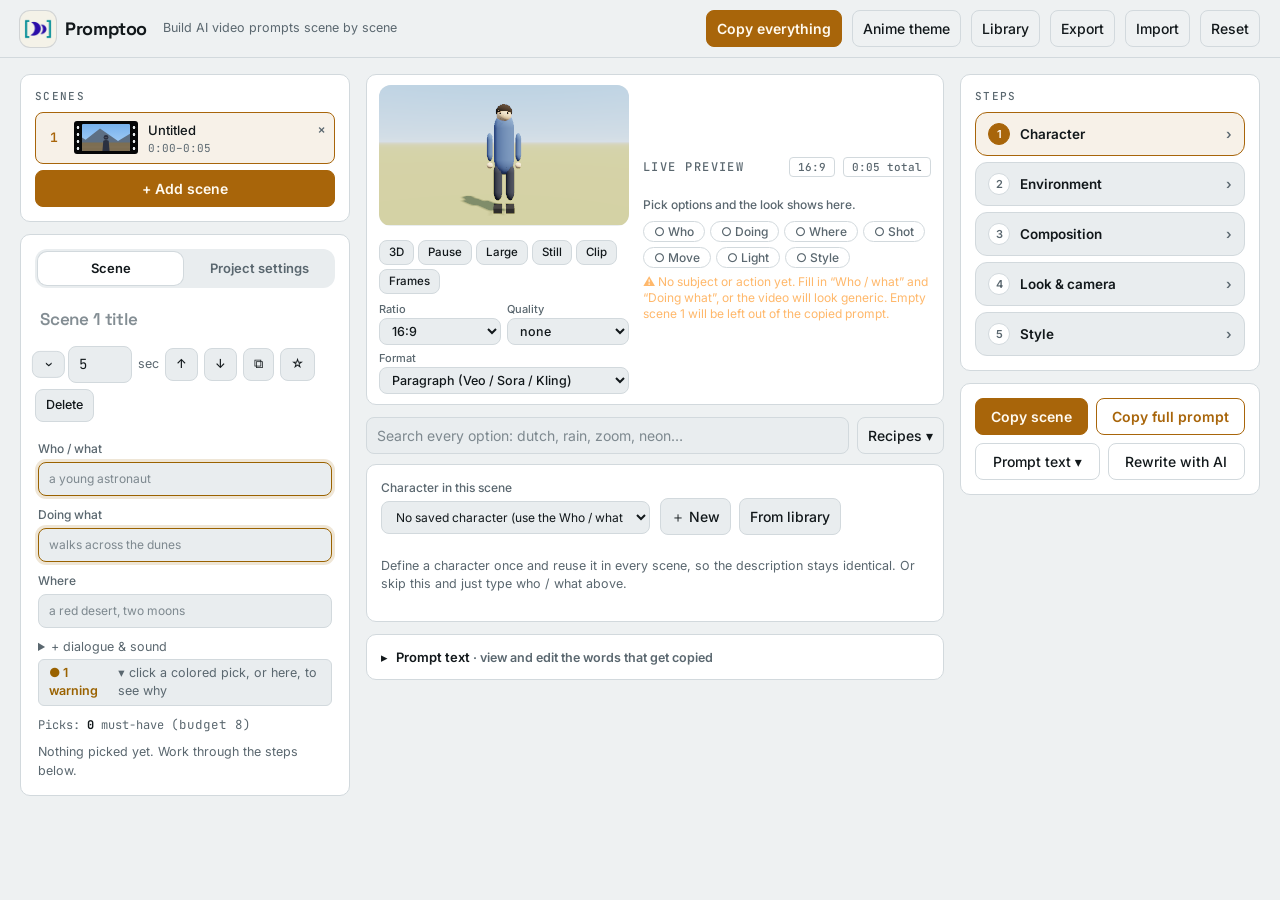
==== commit 0b807478: "3D preview: Three.js stage with a plug-in effect registry Adds a Three.js preview (vendored r147) wh" ====
--- a/index.html
+++ b/index.html
@@ -1,1136 +1,1153 @@
-<!doctype html>
-<html lang="en">
-<head>
-<meta charset="utf-8">
-<meta name="viewport" content="width=device-width,initial-scale=1">
-<title>Promptoo</title>
-<link rel="icon" type="image/png" href="img/favicon.png">
-<link rel="preconnect" href="https://fonts.googleapis.com"><link rel="preconnect" href="https://fonts.gstatic.com" crossorigin>
-<link rel="stylesheet" href="https://fonts.googleapis.com/css2?family=Anton&family=Inter:wght@400;500;600&family=Poppins:wght@400;500;600&family=JetBrains+Mono:wght@400;500;600&family=Space+Grotesk:wght@500;600;700&display=swap">
-<script>try{var sk=localStorage.getItem('promptoo.skin');if(sk)document.documentElement.dataset.skin=sk}catch(e){}</script>
-<style>
-/* Layout concept: an edit suite. Left rail = the timeline (film-strip scenes with timecodes),
-   centre = the workbench (steps), right = the monitor (live prompt). */
-:root{
-  --bg:#0d1113;--panel:#14191c;--panel2:#1b2226;--line:#2a343a;--txt:#e7ecee;--mut:#8b979e;
-  --acc:#eba33a;--acc2:#c98420;--on-acc:#1b1305;--sel:rgba(235,163,58,.12);--grad:#eba33a;
-  --ok:#5fcf9a;--err:#ff6b5e;--warn:#f0b04a;--info:#6cc0dc;
-  --f-ui:"Inter",system-ui,-apple-system,"Segoe UI",sans-serif;
-  --f-disp:"Space Grotesk","Inter",system-ui,sans-serif;
-  --f-mono:"JetBrains Mono",ui-monospace,"Cascadia Mono",Consolas,monospace;
-  color-scheme:dark}
-@media (prefers-color-scheme:light){:root{
-  --bg:#eef1f2;--panel:#ffffff;--panel2:#e9edef;--line:#d2d9dd;--txt:#12181b;--mut:#5a676f;
-  --acc:#a8650a;--acc2:#8a5208;--on-acc:#fffaf0;--sel:rgba(168,101,10,.09);--grad:#a8650a;
-  --ok:#157a55;--err:#c0392b;--warn:#9a6200;--info:#1f6f8b;color-scheme:light}}
-*{box-sizing:border-box}
-body{margin:0;background:var(--bg);color:var(--txt);font:14px/1.5 var(--f-ui);min-height:100vh;-webkit-font-smoothing:antialiased}
-button,input,select,textarea{font:inherit;color:var(--txt);background:var(--panel2);border:1px solid var(--line);border-radius:8px;padding:7px 10px}
-button,input,select,textarea,.opt,.scene,.acc-h,.pill,.chip{outline:none}
-:is(button,input,select,textarea,.opt,.scene,.acc-h,.pill,.chip,summary):focus-visible{outline:2px solid color-mix(in srgb,var(--acc) 70%,transparent);outline-offset:1px}
-input:focus,textarea:focus,select:focus{border-color:var(--acc)}
-input::placeholder,textarea::placeholder{color:color-mix(in srgb,var(--mut) 75%,transparent)}
-button{cursor:pointer;transition:border-color .15s,background .15s,color .15s;font-weight:500}
-button:hover{border-color:color-mix(in srgb,var(--txt) 40%,var(--line))}
-button.pri{background:var(--acc);border-color:var(--acc);color:var(--on-acc);font-weight:600}
-button.pri:hover{background:var(--acc2);border-color:var(--acc2)}
-button.ghost{background:transparent}
-button:disabled{opacity:.5;cursor:default}
-textarea{width:100%;resize:vertical}
-input:disabled{opacity:.75;cursor:not-allowed}
-header{display:flex;align-items:center;gap:10px;padding:10px max(20px,env(safe-area-inset-left,0px));position:sticky;top:0;z-index:10;background:var(--bg);border-bottom:1px solid var(--line)}
-.logo .mark{display:grid;place-items:center;width:36px;height:36px;border-radius:10px;background:#F4F2E8;box-shadow:0 0 0 1px rgba(0,0,0,.12);flex:none}.logo .mark img{display:block;width:28px;height:28px}
-.logo{display:flex;align-items:center;gap:9px;font:700 18px var(--f-disp);letter-spacing:-.02em;margin-right:6px}
-.logo svg{color:var(--txt)}
-.tag{color:var(--mut);font-size:12.5px;margin-right:auto}
-main{display:grid;grid-template-columns:330px minmax(0,1fr) 300px;gap:16px;padding:16px max(20px,env(safe-area-inset-left,0px));max-width:1720px;margin:auto;align-items:start}
-@media(max-width:1180px){main{grid-template-columns:300px minmax(0,1fr)}.right{grid-column:1/-1;position:static}}
-@media(max-width:760px){main{grid-template-columns:1fr;padding:12px 16px}header{padding:10px 16px;flex-wrap:wrap}.tag{display:none}}
-.card{background:var(--panel);border:1px solid var(--line);border-radius:10px;padding:14px}
-.right{position:sticky;top:68px;display:flex;flex-direction:column;gap:12px}
-h2{font:500 11px var(--f-mono);letter-spacing:.12em;text-transform:uppercase;color:var(--mut);margin:0 0 9px}
-.hint{color:var(--mut);font-size:12.5px}
-label.f{display:block;font-size:12px;color:var(--mut);margin-bottom:10px;font-weight:500}
-label.f>input,label.f>textarea,label.f>select{width:100%;margin-top:4px;font-weight:400}
-.bar{display:flex;gap:8px;flex-wrap:wrap;margin-top:8px}
-.grid2{display:grid;grid-template-columns:1fr 1fr;gap:10px}@media(max-width:700px){.grid2{grid-template-columns:1fr}}
-.grid3{display:grid;grid-template-columns:repeat(3,minmax(0,1fr));gap:0 10px;align-items:end}@media(max-width:900px){.grid3{grid-template-columns:1fr}}
-details.set{margin-top:12px;border-top:1px solid var(--line);padding-top:8px}
-details.set summary{cursor:pointer;font:500 11px var(--f-mono);letter-spacing:.12em;text-transform:uppercase;color:var(--mut);padding:4px 0}
-/* timeline: scenes as film frames */
-.scene{display:grid;grid-template-columns:20px 64px minmax(0,1fr);column-gap:10px;align-items:center;padding:8px;border:1px solid var(--line);border-radius:8px;margin-bottom:6px;cursor:pointer;background:var(--panel2);transition:border-color .15s,background .15s}
-.scene:hover{border-color:color-mix(in srgb,var(--txt) 35%,var(--line))}
-.scene b{grid-row:1/3;grid-column:1;font:600 13px var(--f-mono);color:var(--mut);text-align:center}
-.scene .mini{grid-row:1/3;grid-column:2}
-.scene span{align-self:end;overflow:hidden;text-overflow:ellipsis;white-space:nowrap;font-weight:500;font-size:13px}
-.scene small{align-self:start;font:400 11px var(--f-mono);color:var(--mut);font-variant-numeric:tabular-nums}
-.scene{position:relative}
-.sdel{position:absolute;top:4px;right:4px;width:22px;height:22px;border:0;border-radius:5px;background:transparent;color:var(--mut);font:600 12px var(--f-mono);cursor:pointer;opacity:.55;line-height:1}
-.scene:hover .sdel,.scene.on .sdel,.sdel:focus-visible{opacity:1}
-.sdel:hover{background:color-mix(in srgb,#e5484d 22%,transparent);color:#e5484d}
-.scene.on{border-color:var(--acc);background:var(--sel)}.scene.on b{color:var(--acc)}
-.mini{position:relative;background:#050607;border-radius:3px;padding:3px 8px;width:64px}
-.mini::before,.mini::after{content:"";position:absolute;top:3px;bottom:3px;width:4px;background:radial-gradient(circle,var(--panel2) 1.1px,transparent 1.6px) 0 0/4px 7px repeat-y}
-.mini::before{left:2px}.mini::after{right:2px}
-.mini .th{border-radius:1px}
-/* scene header */
-.edtop{display:flex;gap:6px;align-items:center;margin-bottom:12px;flex-wrap:wrap}
-.edtop input.t{flex:1;min-width:140px;font:600 17px var(--f-disp);letter-spacing:-.01em;background:transparent;border-color:transparent;padding-left:4px}
-.edtop input.t:hover{border-color:var(--line)}.edtop input.t:focus{background:var(--panel2)}
-.edtop input.d{width:64px;font-family:var(--f-mono);font-variant-numeric:tabular-nums}
-.ib{padding:6px 10px;font-size:12.5px}
-/* picks */
-.sel{display:flex;flex-wrap:wrap;gap:6px;min-height:30px;align-items:center;margin:12px 0}
-.pill{display:inline-flex;gap:7px;align-items:center;background:var(--panel2);border:1px solid var(--line);padding:3px 5px 3px 9px;border-radius:6px;font-size:12.5px;cursor:pointer}
-.pill i{font:500 10px var(--f-mono);font-style:normal;color:var(--mut);text-transform:uppercase;letter-spacing:.06em}
-.pill u{text-decoration:none;cursor:pointer;color:var(--mut);padding:0 4px;border-radius:4px}.pill u:hover{color:var(--txt);background:var(--line)}
-.pill.e{border-color:var(--err);background:color-mix(in srgb,var(--err) 15%,transparent)}
-.pill.w{border-color:var(--warn);background:color-mix(in srgb,var(--warn) 14%,transparent)}
-input.bad,textarea.bad{border-color:var(--err) !important;box-shadow:0 0 0 3px color-mix(in srgb,var(--err) 20%,transparent)}
-input.warnf,textarea.warnf{border-color:var(--warn) !important;box-shadow:0 0 0 3px color-mix(in srgb,var(--warn) 16%,transparent)}
-.dot{width:8px;height:8px;border-radius:50%;display:inline-block;flex:none}.dot.e{background:var(--err)}.dot.w{background:var(--warn)}
-.chk{margin-top:2px}
-.sel.shut{margin:10px 0 0}.sel+.budget,.budget+.sel{margin-top:10px}
-.ptog{border:1px solid var(--line);background:transparent;color:var(--mut);border-radius:6px;padding:4px 10px;font:500 11px var(--f-mono);cursor:pointer}
-.ptog:hover{color:var(--txt);border-color:var(--mut)}
-.cchip{display:inline-flex;gap:12px;align-items:center;padding:4px 10px;border-radius:6px;background:var(--panel2);border:1px solid var(--line);cursor:pointer;font-size:12.5px}
-.cchip.ok{color:var(--ok);cursor:default}.cchip b{font-weight:600}.cchip b.r{color:var(--err)}.cchip b.a{color:var(--warn)}.cchip b.g{color:var(--mut)}
-.why{margin-top:8px;display:flex;flex-direction:column;gap:6px}
-.wi{display:flex;gap:10px;padding:10px 12px;border-radius:8px;background:var(--panel2);border:1px solid var(--line);font-size:13px}
-.wi.e{border-color:color-mix(in srgb,var(--err) 55%,var(--line))}.wi.w{border-color:color-mix(in srgb,var(--warn) 50%,var(--line))}
-.wi .inv{color:var(--mut);font:400 11.5px var(--f-mono);margin-top:4px}
-.wi .bar{margin-top:6px}.wi .bar button{padding:3px 10px;font-size:12px}
-/* steps */
-.steps{display:flex;gap:2px;margin:20px 0 14px;border-bottom:1px solid var(--line);overflow-x:auto}
-.stp{display:flex;gap:9px;align-items:center;padding:10px 14px;background:transparent;border:0;border-bottom:2px solid transparent;border-radius:0;margin-bottom:-1px;color:var(--mut);font:600 13.5px var(--f-ui);white-space:nowrap}
-.stp:hover{color:var(--txt);border-color:transparent;border-bottom-color:var(--line)}
-.stp .n{font:500 11px var(--f-mono);color:var(--mut)}
-.stp em{font:500 11px var(--f-mono);font-style:normal;background:var(--acc);color:var(--on-acc);border-radius:4px;padding:0 6px}
-.stp.on{color:var(--txt);border-bottom-color:var(--acc)}.stp.on .n{color:var(--acc)}
-.sech{display:flex;align-items:center;justify-content:space-between;margin:4px 0 10px}
-.sech h2{margin:0}
-/* option groups */
-.acc{border:1px solid var(--line);border-radius:10px;margin-bottom:8px;overflow:hidden;background:var(--panel)}
-.acc.open{border-color:color-mix(in srgb,var(--acc) 55%,var(--line))}
-.acc-h{display:flex;gap:10px;align-items:center;padding:11px 14px;cursor:pointer;user-select:none}
-.acc-h:hover{background:var(--panel2)}
-.acc-h .ic{display:none}
-.acc-h b{font:600 14px var(--f-disp);letter-spacing:-.005em}
-.acc-h .sum{flex:1;color:var(--acc);font-size:12.5px;overflow:hidden;text-overflow:ellipsis;white-space:nowrap}
-.acc-h .ch{color:var(--mut);transition:transform .2s}.acc.open .ch{transform:rotate(90deg)}
-.acc-b{padding:6px 14px 14px}
-.opts{display:grid;grid-template-columns:repeat(auto-fill,minmax(156px,1fr));gap:10px}
-.opt{cursor:pointer;border:1.5px solid transparent;border-radius:10px;padding:5px;background:var(--panel2);position:relative;transition:border-color .15s,transform .15s}
-.opt:hover{border-color:color-mix(in srgb,var(--txt) 30%,var(--line));transform:translateY(-1px)}
-.opt.on{border-color:var(--acc);background:var(--sel)}
-.opt.on::after{content:"✓";position:absolute;top:9px;right:9px;width:18px;height:18px;border-radius:4px;background:var(--acc);color:var(--on-acc);display:grid;place-items:center;font:700 11px var(--f-ui);z-index:3}
-.opt .lbl{font-size:12.5px;font-weight:500;padding:7px 3px 2px;line-height:1.3}
-.cust{margin-top:12px;display:flex;gap:8px}.cust input{flex:1}
-.morebtn{margin-top:12px}
-.gpanel{display:flex;flex-wrap:wrap;gap:6px;margin-bottom:10px}
-.gpanel label{display:flex;gap:7px;align-items:center;background:var(--panel2);border:1px solid var(--line);padding:5px 10px;border-radius:6px;cursor:pointer;font-size:12.5px}
-.gpanel input{width:auto;padding:0}
-/* character step */
-.cgrid{display:grid;grid-template-columns:repeat(auto-fill,minmax(250px,1fr));gap:14px}
-.cf .f{margin-bottom:6px}.cf .f span{display:block}
-.cf .chips{display:flex;flex-wrap:wrap;gap:5px}
-.chip{padding:2px 9px;border-radius:6px;border:1px solid var(--line);background:var(--panel2);cursor:pointer;font-size:12px;color:var(--mut)}
-.chip:hover{border-color:var(--acc);color:var(--txt)}
-.cprev{background:var(--panel2);border:1px dashed var(--line);border-radius:8px;padding:10px 12px;font-size:13px}
-.budget{display:flex;gap:12px;align-items:center;flex-wrap:wrap;margin-top:10px;font:400 12px var(--f-mono);color:var(--mut)}
-.budget b{color:var(--txt)}.budget.over{color:var(--warn)}.budget button{padding:3px 10px;font:500 12px var(--f-ui)}
-.prirow{display:flex;gap:6px;align-items:center;margin-top:8px;flex-wrap:wrap}.prirow button{padding:3px 10px;font-size:12px}
-.pill.pn{border-style:dashed}.pill.po{opacity:.5;text-decoration:line-through}
-.starbtn{border:0;background:transparent;color:var(--mut);padding:0 4px;font-size:13px;margin-left:4px;border-radius:4px}.starbtn.on{color:var(--acc)}
-/* monitor (prompt output) */
-.monbar{display:flex;gap:8px;margin:-2px 0 10px}
-.monbar span{font:500 11px var(--f-mono);padding:2px 8px;border:1px solid var(--line);border-radius:4px;color:var(--mut);font-variant-numeric:tabular-nums}
-.out{white-space:pre-wrap;min-height:90px;line-height:1.55}
-#sceneOut{font-size:13.5px}#fullOut{font:12px/1.6 var(--f-mono)}
-/* library + modals */
-.modal{position:fixed;inset:0;background:rgba(6,8,9,.72);backdrop-filter:blur(2px);z-index:40;display:grid;place-items:center;padding:20px}.modal[hidden]{display:none}
-.mp{background:var(--panel);width:min(1100px,100%);max-height:90vh;overflow:auto;border-radius:12px;border:1px solid var(--line);padding:18px}
-.mph{display:flex;gap:10px;align-items:center;flex-wrap:wrap;margin-bottom:12px}.mph h3{margin:0;font:700 19px var(--f-disp);letter-spacing:-.01em;flex:1}
-.tabs{display:flex;gap:6px;margin:12px 0;align-items:center;flex-wrap:wrap}.tabs button.on{background:var(--acc);border-color:var(--acc);color:var(--on-acc)}
-.savebox{display:flex;gap:8px;flex-wrap:wrap;background:var(--panel2);border:1px dashed var(--line);border-radius:8px;padding:10px}.savebox input{flex:1;min-width:160px}
-.lgrid{display:grid;grid-template-columns:repeat(auto-fill,minmax(340px,1fr));gap:12px}
-.lcard{display:flex;gap:12px;background:var(--panel2);border:1px solid var(--line);border-radius:10px;padding:10px}
-.lcard:hover{border-color:color-mix(in srgb,var(--txt) 35%,var(--line))}.lcard:hover .th *{animation-play-state:running !important}
-.lth{width:150px;flex:none}.lb{flex:1;min-width:0}.lb p{margin:3px 0}.lb b{font:600 14px var(--f-disp)}
-.badge{font:500 10px var(--f-mono);text-transform:uppercase;letter-spacing:.08em;border:1px solid var(--line);padding:1px 6px;border-radius:4px;margin-left:8px;color:var(--mut)}
-.lb .bar button{padding:5px 9px;font-size:12.5px}
-.toast{position:fixed;bottom:18px;left:50%;transform:translateX(-50%);background:var(--txt);color:var(--bg);padding:8px 16px;border-radius:8px;opacity:0;transition:opacity .2s;pointer-events:none;font-weight:600;z-index:50}.toast.show{opacity:1}
-@media (prefers-reduced-motion:reduce){*,*::before,*::after{animation-duration:.01ms !important;animation-iteration-count:1 !important;transition-duration:.01ms !important}}
-
-/* ---------- thumbnails ---------- */
-.th{position:relative;aspect-ratio:16/9;overflow:hidden;border-radius:9px;background:#000;perspective:380px;isolation:isolate}
-.th .scn{position:absolute;width:200%;height:200%;left:-50%;top:-50%;transform-origin:var(--to,50% 50%);transform:var(--tf,none);filter:var(--f,none)}
-.th .ov{position:absolute;inset:0;pointer-events:none;z-index:1}
-.th .gl{position:absolute;right:6px;bottom:4px;z-index:2;font-size:15px;text-shadow:0 1px 4px #000a;font-weight:400}
-.th .ots{position:absolute;left:-10%;bottom:-25%;width:46%;height:80%;background:#0a0c11;border-radius:50% 50% 0 0;z-index:1}
-.th .pov{position:absolute;bottom:-12%;width:26%;height:40%;background:#d9a98a;border-radius:50% 50% 20% 20%;z-index:1}
-.th .pov.l{left:12%;transform:rotate(-12deg)}.th .pov.r{right:12%;transform:rotate(12deg)}
-.th.fish::after{content:"";position:absolute;inset:0;background:radial-gradient(circle,transparent 48%,#000 74%);z-index:1}
-.th .flare{position:absolute;left:0;right:0;top:48%;height:3px;background:linear-gradient(90deg,transparent,#6fb9ff,#fff,#6fb9ff,transparent);filter:blur(1px);z-index:1}
-.th .dots{position:absolute;inset:0;z-index:1;background:radial-gradient(circle,rgba(0,0,0,.55) 1.1px,transparent 1.5px) 0 0/5px 5px;mix-blend-mode:multiply}
-.th .pgrid{position:absolute;inset:0;z-index:1;background:linear-gradient(rgba(0,0,0,.4) 1px,transparent 1px) 0 0/6px 6px,linear-gradient(90deg,rgba(0,0,0,.4) 1px,transparent 1px) 0 0/6px 6px}
-.sfh{font:500 11px var(--f-mono);letter-spacing:.12em;text-transform:uppercase;color:var(--mut);margin:14px 0 6px}
-.sfams{display:flex;flex-wrap:wrap;gap:6px;margin-bottom:4px}
-.sfam{border:1px solid var(--line);background:transparent;color:var(--mut);border-radius:999px;padding:4px 12px;font:500 12px var(--f-ui,inherit);cursor:pointer}
-.sfam:hover{color:var(--txt)}.sfam.on{background:var(--sel);border-color:var(--acc);color:var(--txt)}
-.opt{position:relative}.opt .sx{position:absolute;top:4px;right:4px;z-index:3;width:18px;height:18px;border-radius:5px;background:rgba(0,0,0,.6);color:#fff;text-align:center;line-height:18px;font-size:12px;text-decoration:none;cursor:pointer}
-.opt .sx:hover{background:#e5484d}
-.th .lines{position:absolute;inset:0;background:repeating-linear-gradient(0deg,rgba(0,0,0,.35) 0 1px,transparent 1px 3px);z-index:1}
-.th .grain{position:absolute;inset:0;opacity:.35;mix-blend-mode:overlay;z-index:1;background-image:url("data:image/svg+xml;utf8,<svg xmlns='http://www.w3.org/2000/svg' width='120' height='120'><filter id='n'><feTurbulence baseFrequency='.9' numOctaves='2'/></filter><rect width='120' height='120' filter='url(%23n)'/></svg>")}
-.th .bars::before,.th .bars::after{content:"";position:absolute;left:0;right:0;height:13%;background:#000;z-index:2}.th .bars::before{top:0}.th .bars::after{bottom:0}
-.th .bars{position:absolute;inset:0;z-index:2}
-.th.chroma .scn{filter:var(--f) drop-shadow(2px 0 0 rgba(255,0,0,.55)) drop-shadow(-2px 0 0 rgba(0,200,255,.55))}
-.th *{animation-play-state:paused}
-.opt:hover .th *,.opt.on .th *,.th.live *{animation-play-state:running !important}
-/* camera moves */
-.a-push .scn{animation:k-push 1.8s ease-in-out infinite alternate}
-.a-pull .scn{animation:k-pull 1.8s ease-in-out infinite alternate}
-.a-panl .scn{animation:k-panl 1.8s ease-in-out infinite alternate}
-.a-panr .scn{animation:k-panr 1.8s ease-in-out infinite alternate}
-.a-tiltu .scn{animation:k-tiltu 1.8s ease-in-out infinite alternate}
-.a-tiltd .scn{animation:k-tiltd 1.8s ease-in-out infinite alternate}
-.a-track .bgL,.a-steady .bgL{transform-box:view-box;animation:k-bg 1.6s linear infinite alternate}
-.a-steady .figL{animation:k-bob .6s ease-in-out infinite alternate}
-.a-hand .scn{animation:k-hand .5s linear infinite}
-.a-orbit .bgL{animation:k-bg2 2s ease-in-out infinite alternate}
-.a-orbit .figL{transform-box:view-box;transform-origin:160px 100px;animation:k-turn 2s ease-in-out infinite alternate}
-.a-crane .scn{animation:k-crane 2s ease-in-out infinite alternate}
-.a-drone .scn{animation:k-drone 2.2s ease-in-out infinite alternate}
-.a-dolly .scn{animation:k-dolly 2s ease-in-out infinite alternate}
-.a-dolly .figL{transform-box:view-box;transform-origin:160px 135px;animation:k-dollyf 2s ease-in-out infinite alternate}
-.a-whip .scn{animation:k-whip 2s ease-in-out infinite}
-@keyframes k-push{to{transform:scale(1.7)}}
-@keyframes k-pull{from{transform:scale(1.7)}to{transform:scale(1)}}
-@keyframes k-panl{from{transform:translateX(-9%)}to{transform:translateX(9%)}}
-@keyframes k-panr{from{transform:translateX(9%)}to{transform:translateX(-9%)}}
-@keyframes k-tiltu{from{transform:translateY(-9%)}to{transform:translateY(9%)}}
-@keyframes k-tiltd{from{transform:translateY(9%)}to{transform:translateY(-9%)}}
-@keyframes k-bg{from{transform:translateX(30px)}to{transform:translateX(-30px)}}
-@keyframes k-bg2{from{transform:translateX(-45px)}to{transform:translateX(45px)}}
-@keyframes k-bob{to{transform:translateY(-2px)}}
-@keyframes k-turn{from{transform:scaleX(1)}to{transform:scaleX(.5)}}
-@keyframes k-hand{0%{transform:translate(0,0) rotate(0)}20%{transform:translate(1.2%,-.8%) rotate(.6deg)}40%{transform:translate(-.9%,1%) rotate(-.5deg)}60%{transform:translate(1%,.7%) rotate(.4deg)}80%{transform:translate(-1.2%,-.5%) rotate(-.3deg)}100%{transform:translate(0,0)}}
-@keyframes k-crane{from{transform:translateY(10%) scale(1)}to{transform:translateY(-7%) scale(1.3)}}
-@keyframes k-drone{from{transform:translateY(12%) scale(1.6)}to{transform:translateY(-5%) scale(1.15)}}
-@keyframes k-dolly{from{transform:scale(1)}to{transform:scale(1.45)}}
-@keyframes k-dollyf{from{transform:scale(1)}to{transform:scale(.69)}}
-@keyframes k-whip{0%,30%{transform:translateX(26%);filter:blur(0)}45%{transform:translateX(-4%);filter:blur(6px)}60%,100%{transform:translateX(-26%);filter:blur(0)}}
-/* pacing */
-.pace{background:linear-gradient(#1c2340,#0d1226)}
-.pace .track{position:absolute;left:10%;right:10%;top:62%;height:2px;background:#ffffff33}
-.pace .dot{position:absolute;top:calc(62% - 7px);left:10%;width:14px;height:14px;border-radius:50%;background:var(--acc);box-shadow:0 0 12px var(--acc);animation:k-dot var(--d,2s) var(--e,linear) infinite alternate}
-@keyframes k-dot{to{left:calc(90% - 14px)}}
-.pace .lbl2{position:absolute;left:10px;top:8px;font-size:11px;color:#fff9;z-index:2}
-.pace.tl{background:linear-gradient(90deg,#10204f,#ff9a4d,#ffd9a0,#6fb4ff,#10204f);background-size:400% 100%;animation:k-day 1.6s linear infinite}
-@keyframes k-day{to{background-position:100% 0}}
-.pace.cuts{animation:k-cuts .9s steps(1) infinite}
-@keyframes k-cuts{0%{background:#3b4a9c}25%{background:#9c3b6a}50%{background:#2f8c6a}75%{background:#b88a2c}}
-.pace.pulse .dot{animation:k-dot .6s ease-in-out infinite alternate,k-pulse .3s infinite alternate}
-@keyframes k-pulse{to{transform:scale(1.5)}}
-/* transitions */
-.tr .ta,.tr .tb{position:absolute;inset:0;display:grid;place-items:center;font-size:26px}
-.tr .ta{background:linear-gradient(135deg,#2c5fff,#25c2ff)}.tr .tb{background:linear-gradient(135deg,#ff7a3d,#ffcf5a)}
-.tr .ta::after{content:"";width:34%;aspect-ratio:1;border-radius:50%;background:#fff;opacity:.9}
-.tr .tb::after{content:"";width:34%;aspect-ratio:1;border-radius:20%;background:#fff;opacity:.9}
-.tr.match .tb::after{border-radius:50%}
-.tr .flash{position:absolute;inset:0;background:#fff;opacity:0;z-index:2}
-.tr-cut .tb,.tr-match .tb,.tr-smash .tb{animation:k-cut 2.4s steps(1) infinite}
-.tr-smash .flash{animation:k-flash 2.4s infinite}
-.tr-fadein .ta{background:#000}.tr-fadein .ta::after{display:none}.tr-fadein .tb{animation:k-fade 2.4s linear infinite}
-.tr-fadeout .tb{background:#000}.tr-fadeout .tb::after{display:none}.tr-fadeout .tb{animation:k-fade 2.4s linear infinite}
-.tr-dissolve .tb{animation:k-fade 2.4s ease-in-out infinite}
-.tr-whip .tb{animation:k-wipeb 2.4s ease-in-out infinite}.tr-whip .ta{animation:k-wipea 2.4s ease-in-out infinite}
-@keyframes k-cut{0%,49%{opacity:0}50%,100%{opacity:1}}
-@keyframes k-flash{0%,48%{opacity:0}50%{opacity:.9}60%,100%{opacity:0}}
-@keyframes k-fade{0%,15%{opacity:0}75%,100%{opacity:1}}
-@keyframes k-wipeb{0%,30%{transform:translateX(100%);filter:blur(0)}50%{transform:translateX(0);filter:blur(0)}40%{filter:blur(6px)}100%{transform:translateX(0)}}
-@keyframes k-wipea{0%,30%{transform:translateX(0)}50%,100%{transform:translateX(-100%)}}
-[hidden]{display:none !important}
-
-/* ---------- preview banner (top of the middle column) and shrinkable scene details ---------- */
-.center>.pv{margin-bottom:12px}
-.pv-row{display:grid;grid-template-columns:minmax(0,340px) minmax(0,1fr);gap:16px;align-items:stretch}
-@media(max-width:760px){.pv-row{grid-template-columns:1fr}}
-.pv-side{display:flex;flex-direction:column;gap:8px;min-width:0}
-.pv-act{margin-top:auto}
-.pv-act .bar{margin-top:8px}
-.scard .edtop{align-items:center}
-#scToggle{padding:6px 10px;transition:transform .25s}.scard.open #scToggle{transform:rotate(90deg)}
-.scsum{display:flex;align-items:center;gap:10px;margin-top:10px;padding:8px 12px;border-radius:10px;background:var(--panel2);color:var(--mut);font-size:13px;cursor:pointer}
-.scsum:hover{color:var(--txt)}
-.scsum .sctxt{flex:1;min-width:0;overflow:hidden;text-overflow:ellipsis;white-space:nowrap}
-.scsum b{font-weight:600}.scsum b.r{color:var(--err)}.scsum b.a{color:var(--warn)}.scsum b.g{color:var(--mut)}
-.scard.open .scsum{display:none}
-.sc-b{display:grid;grid-template-rows:0fr;transition:grid-template-rows .3s ease}
-.scard.open .sc-b{grid-template-rows:1fr}
-.sc-in{overflow:hidden;min-height:0;padding:0 3px}
-.sc-in>.grid3{margin-top:12px}
-.scard:not(.open) .sc-in{visibility:hidden;transition:visibility 0s .3s}
-/* left column stack + compact preview + scene card in a narrow column */
-.left{display:flex;flex-direction:column;gap:12px;min-width:0}
-.left .grid3{grid-template-columns:1fr}
-.left details.set{border-top:0;margin-top:0;padding-top:0}
-.left .edtop input.t{flex:1 1 100%;order:-1;margin-bottom:2px}
-.left .edtop{margin-bottom:6px}
-.center>.pv{padding:10px 12px;margin-bottom:12px}
-.pv-row{grid-template-columns:minmax(0,200px) minmax(0,1fr)!important;gap:14px}
-.pv-side{gap:4px;justify-content:center}
-.pvh h2{font-size:12px}
-.pv-cap{margin-top:0;display:-webkit-box;-webkit-line-clamp:2;-webkit-box-orient:vertical;overflow:hidden;font-size:12px;line-height:1.4}
-#warn{font-size:12px;line-height:1.35}
-.pv-act{margin-top:6px}.pv-act .bar{margin-top:0;flex-wrap:wrap;gap:6px}
-.pv .bar button{padding:5px 12px;font-size:12.5px}
-.pv-opts{display:flex;flex-wrap:wrap;gap:8px;margin-top:6px}
-.pv-opts label{display:flex;flex-direction:column;gap:2px;font:500 11px var(--f-ui);color:var(--mut);min-width:0}
-.pv-opts select{padding:4px 8px;font-size:12.5px;max-width:190px}
-.pv-act2 .bar{margin-top:0}.pv-act2 .bar+.bar{margin-top:8px}
-.pv-act2 .bar button{flex:1 1 auto}
-.ltab-bar{display:flex;gap:4px;margin-bottom:12px;padding:3px;background:var(--panel2);border-radius:12px}
-.ltab{flex:1;border:0;background:transparent;padding:7px 10px;border-radius:9px;font-weight:600;font-size:13px;color:var(--mut)}
-.ltab:hover{color:var(--txt);border:0}
-.ltab.on{background:var(--panel);color:var(--txt);box-shadow:0 0 0 1px var(--line)}
-.ltabs .scard{background:none;border:0;padding:0;box-shadow:none;border-radius:0}
-#projPanel .f:first-child{margin-top:0}
-html[data-skin="anime"] .ltab-bar{border-radius:999px}html[data-skin="anime"] .ltab{border-radius:999px}
-.pv-row{grid-template-columns:minmax(0,250px) minmax(0,1fr)!important}
-.pv-media{display:flex;flex-direction:column;gap:8px;min-width:0}
-.pv-media .pv-opts{display:grid;grid-template-columns:1fr 1fr;gap:6px;margin-top:0}
-.pv-media .pv-opts label.wide{grid-column:1/-1}
-.pv-media .pv-opts select{width:100%;max-width:none}
-/* ---------- group tabs, families, search, recipes, checklist ---------- */
-.gtabs{display:flex;flex-wrap:wrap;gap:6px;margin:8px 0 14px}
-.gtab{display:inline-flex;align-items:center;gap:7px;padding:7px 13px;border-radius:999px;border:1px solid var(--line);background:var(--panel2);color:var(--txt);font:600 13px var(--f-ui)}
-.gtab:hover{border-color:var(--acc)}
-.gtab.on{background:var(--acc);border-color:var(--acc);color:var(--on-acc)}
-.gtab em{font-style:normal;font-size:11px;line-height:1;padding:3px 7px;border-radius:999px;background:var(--sel);color:var(--acc)}
-.gtab.on em{background:rgba(255,255,255,.28);color:var(--on-acc)}
-.gtab .dot{width:8px;height:8px;border-radius:50%;display:inline-block}.gtab .dot.e{background:var(--err)}.gtab .dot.w{background:var(--warn)}
-.gtab.more{border-style:dashed;background:transparent;color:var(--mut)}
-.gfams{display:flex;flex-wrap:wrap;gap:6px;margin-bottom:10px}
-.gfam{padding:4px 11px;border-radius:999px;border:1px solid var(--line);background:transparent;color:var(--mut);font:500 12px var(--f-ui)}
-.gfam.on{background:var(--sel);border-color:var(--acc);color:var(--txt)}
-.gfam em{font-style:normal;color:var(--acc);font-weight:700}
-.qbar{display:flex;gap:8px;margin-bottom:10px}.qbar input{flex:1;min-width:0}
-.recs{display:grid;grid-template-columns:repeat(auto-fill,minmax(200px,1fr));gap:8px;margin-bottom:12px}
-.rec{display:flex;flex-direction:column;align-items:flex-start;gap:2px;text-align:left;padding:10px 12px;border-radius:12px;border:1px solid var(--line);background:var(--panel2)}
-.rec:hover{border-color:var(--acc)}.rec span{font-weight:400;font-size:12px;color:var(--mut)}
-.pv-check{display:flex;flex-wrap:wrap;gap:5px;margin:2px 0}
-.ck{padding:2px 10px;border-radius:999px;border:1px solid var(--line);background:transparent;color:var(--mut);font:500 12px var(--f-ui)}
-.ck.ok{border-color:transparent;background:var(--sel);color:var(--acc)}.ck:hover{border-color:var(--acc)}
-/* ---------- side section: live preview + vertical steps ---------- */
-.center{min-width:0}
-.pdraw{margin-top:12px}.pdraw summary{cursor:pointer;font:600 13px var(--f-ui);list-style:none}.pdraw summary::-webkit-details-marker{display:none}
-.pdraw summary::before{content:"▸";display:inline-block;margin-right:8px;transition:transform .2s}.pdraw[open] summary::before{transform:rotate(90deg)}
-.pdraw[open] summary{margin-bottom:10px}
-.pvh{display:flex;align-items:center;justify-content:space-between;gap:8px;margin-bottom:8px}.pvh h2{margin:0}.pvh .monbar{margin:0}
-.pv-stage{display:flex;align-items:center;justify-content:center;aspect-ratio:16/9;background:var(--panel2);border-radius:12px;overflow:hidden}
-.pv-frame{max-width:100%;max-height:100%;overflow:hidden;border-radius:6px}
-.pv-frame .th{width:100%;height:100%;aspect-ratio:auto;border-radius:0}
-.pv-cap{margin-top:8px;font:500 12px var(--f-ui);color:var(--mut);min-height:18px}
-.pv .bar .pri{flex:1 1 auto}
-button.pri.alt{background:transparent;color:var(--acc);border-color:var(--acc)}button.pri.alt:hover{background:var(--sel);border-color:var(--acc)}
-#stepper{display:flex;flex-direction:column;gap:6px}
-.vstep{border:1px solid var(--line);border-radius:12px;background:var(--panel2);overflow:hidden;transition:border-color .2s,background .2s}
-.vstep.on{border-color:var(--acc);background:var(--sel)}
-.vstep .stp{width:100%;display:flex;align-items:center;gap:10px;padding:10px 12px;margin:0;background:transparent;border:0;border-radius:0;text-align:left;color:var(--txt);font:600 13.5px var(--f-ui)}
-.vstep .stp.on{background:transparent;border:0;color:var(--txt)}
-.vstep .stp:hover{background:color-mix(in srgb,var(--txt) 6%,transparent)}
-.vstep .stp .n{display:grid;place-items:center;width:22px;height:22px;border-radius:50%;background:var(--panel);border:1px solid var(--line);font:600 11px var(--f-ui);color:var(--mut)}
-.vstep.on .stp .n{background:var(--acc);border-color:var(--acc);color:var(--on-acc)}
-.vstep .stp .nm{flex:1}
-.vstep .stp .ch{color:var(--mut);transition:transform .28s ease}.vstep.open .stp .ch{transform:rotate(90deg)}
-.vs-b{display:grid;grid-template-rows:0fr;transition:grid-template-rows .3s ease}
-.vstep.open .vs-b{grid-template-rows:1fr}
-.vs-in{overflow:hidden;min-height:0}
-.vs-pad{display:flex;flex-wrap:wrap;gap:6px;padding:2px 12px 12px}
-.vs-pad .pill{font-size:12px}
-
-/* ---------- Anime skin (palette and shapes taken from the "Anime Theme UI" Figma community file):
-   teal #127F96, dark teal #15444E, cream #E7E5D6, Poppins text, heavy condensed headlines, pill buttons, big radii ---------- */
-html[data-skin="anime"]{
-  --bg:#E7E5D6;--panel:#F4F2E8;--panel2:#DCD9C7;--line:#C2BFAA;--txt:#15444E;--mut:#587780;
-  --acc:#127F96;--acc2:#0E6277;--on-acc:#F6F4EA;--sel:rgba(18,127,150,.13);--grad:#127F96;
-  --ok:#1b7a52;--err:#b83a2e;--warn:#8f5a00;--info:#127F96;
-  --f-ui:"Poppins","Inter",system-ui,sans-serif;--f-disp:"Anton","Poppins",Impact,sans-serif;--f-mono:"Poppins","Inter",system-ui,sans-serif;
-  color-scheme:light}
-html[data-skin="anime"] body{background:var(--bg)}
-html[data-skin="anime"] header{background:#127F96;color:#E7E5D6;border:0;border-radius:0 0 30px 30px;padding-top:12px;padding-bottom:12px;box-shadow:0 0 0 6px #E7E5D6,0 0 0 7px rgba(21,68,78,.0)}
-html[data-skin="anime"] header .tag{color:#cfe3e6}
-html[data-skin="anime"] header .logo{font:400 26px var(--f-disp);letter-spacing:.02em;text-transform:lowercase}
-html[data-skin="anime"] header button{border-radius:999px;background:transparent;border:1.5px solid rgba(231,229,214,.7);color:#E7E5D6;padding:6px 16px}
-html[data-skin="anime"] header button:hover{background:rgba(231,229,214,.16);border-color:#E7E5D6}
-html[data-skin="anime"] header button.pri{background:#E7E5D6;color:#15444E;border-color:#E7E5D6;font-weight:600}
-html[data-skin="anime"] button,html[data-skin="anime"] input,html[data-skin="anime"] select,html[data-skin="anime"] textarea{border-radius:14px}
-html[data-skin="anime"] button{border-radius:999px;padding-left:15px;padding-right:15px}
-html[data-skin="anime"] button.pri{background:#15444E;border-color:#15444E;color:#E7E5D6}
-html[data-skin="anime"] button.pri:hover{background:#0e3139;border-color:#0e3139}
-html[data-skin="anime"] .card,html[data-skin="anime"] .acc,html[data-skin="anime"] .scene,html[data-skin="anime"] .modal>div{border-radius:22px}
-html[data-skin="anime"] .card{border:0;box-shadow:0 1px 0 rgba(21,68,78,.12)}
-html[data-skin="anime"] .opt{border-radius:18px}
-html[data-skin="anime"] .th{border-radius:14px}
-html[data-skin="anime"] .opt.on{border-color:#127F96;background:var(--sel)}
-html[data-skin="anime"] h2,html[data-skin="anime"] .sech h2{font:400 20px var(--f-disp);letter-spacing:.03em;text-transform:uppercase;color:#15444E}
-html[data-skin="anime"] .sfh,html[data-skin="anime"] details.set summary{font:600 11px var(--f-ui);letter-spacing:.1em}
-html[data-skin="anime"] .scene.on{border-color:#127F96;background:var(--sel)}
-html[data-skin="anime"] .pill{border-radius:999px}
-html[data-skin="anime"] .sfam{border-radius:999px}
-html[data-skin="anime"] .sfam.on{background:#127F96;border-color:#127F96;color:#F6F4EA}
-html[data-skin="anime"] .edtop .t{font:600 18px var(--f-ui);letter-spacing:0;text-transform:none}
-html[data-skin="anime"] header .logo .mark{border-radius:12px}
-html[data-skin="anime"] #warn,html[data-skin="anime"] .warnline{color:#8f5a00}
-html[data-skin="anime"] .mini{border-radius:6px}
-html[data-skin="anime"] .acc-h b,html[data-skin="anime"] .logo b{font:600 14px var(--f-ui);letter-spacing:0;text-transform:none}
-html[data-skin="anime"] #warn{color:#8f5a00 !important}
-html[data-skin="anime"] .vstep{border-radius:18px}
-html[data-skin="anime"] .pv-stage{border-radius:18px}
-html[data-skin="anime"] button.pri.alt{background:transparent;color:#15444E;border-color:#15444E}
-html[data-skin="anime"] button.pri.alt:hover{background:var(--sel)}
-</style>
-</head>
-<body>
-<header>
-  <div class="logo"><span class="mark"><img src="img/logo.png" width="28" height="28" alt=""></span>Promptoo</div>
-  <div class="tag">Build AI video prompts scene by scene</div>
-  <span style="flex:1"></span>
-  <button class="pri" id="copyAll" title="Copy the complete prompt: quality, format, every scene, negative prompt">Copy everything</button>
-  <button class="ghost" id="skinBtn" title="Switch between the classic dark look and the teal and cream anime look">Anime theme</button>
-  <button class="ghost" id="libBtn">Library</button>
-  <button class="ghost" id="exportBtn">Export</button>
-  <button class="ghost" id="importBtn">Import</button>
-  <button class="ghost" id="resetBtn">Reset</button>
-  <input type="file" id="file" accept=".json" hidden>
-</header>
-
-<main>
-  <div class="left">
-  <aside class="card">
-    <h2>Scenes</h2>
-    <div id="sceneList"></div>
-    <button class="pri" id="addScene" style="width:100%">+ Add scene</button>
-  </aside>
-  <div class="card ltabs">
-    <div class="ltab-bar" role="tablist"><button class="ltab on" data-ltab="scene" role="tab">Scene</button><button class="ltab" data-ltab="proj" role="tab">Project settings</button></div>
-    <div id="sceneCard"></div>
-    <div id="projPanel" hidden>
-      <div class="f"><button class="ghost" id="lookLock" style="width:100%">Use this scene's look in every scene</button><div class="hint" style="margin-top:4px">Copies style, lighting, lens and color grade so all scenes match.</div></div>
-      <label class="f" style="display:flex;gap:8px;align-items:center;color:var(--txt);font-size:13px;margin:2px 0 10px" title="Skip real-world physics warnings, such as weather on the moon, seasons, or sunlight indoors."><input type="checkbox" id="fantasy" style="width:auto;margin:0;flex:none"><span>Fantasy world <span class="hint" style="font-size:11px">· skip physics warnings</span></span></label>
-      <label class="f">Pick budget (must-haves per scene)<input id="budget" type="number" min="3" max="30"></label>
-      <label class="f">Prompt wording<select id="wording"><option value="lines">One section per line</option><option value="prose">Natural sentences (paragraph)</option><option value="label">Labeled (Camera: … Lighting: …)</option></select></label>
-      <label class="f">Global style<textarea id="gStyle" rows="2" placeholder="moody neo-noir"></textarea></label>
-      <label class="f">Character notes<textarea id="gChar" rows="2" placeholder="Maya, 30s, red jacket"></textarea></label>
-      <label class="f">Negative prompt<textarea id="gNeg" rows="2" placeholder="blurry, watermark, text"></textarea></label>
-    </div>
-  </div>
-  </div>
-
-  <div class="center">
-    <div class="card pv">
-      <div class="pv-row">
-        <div class="pv-media"><div class="pv-stage"><div class="pv-frame" id="livePrev"></div></div><div class="pv-opts"><label>Ratio<select id="aspect"><option>16:9</option><option>9:16</option><option>1:1</option><option>4:5</option><option>21:9</option></select></label><label>Quality<select id="quality"><option value="">none</option><option>4K, ultra detailed, sharp focus</option><option>cinematic 35mm film, high dynamic range</option><option>photorealistic, natural skin texture, 8K</option></select></label><label class="wide">Format<select id="fmt"><option value="para">Paragraph (Veo / Sora / Kling)</option><option value="time">Timestamped shots</option><option value="struct">Structured</option></select></label></div></div>
-        <div class="pv-side">
-          <div class="pvh"><h2>Live preview</h2><div class="monbar"><span id="monA">16:9</span><span id="monT">0:05 total</span></div></div>
-          <div class="pv-cap" id="pvCap"></div>
-          <div class="pv-check" id="pvCheck"></div>
-          <div id="warn" class="hint" style="color:#ffb86b"></div>
-        </div>
-      </div>
-    </div>
-    <section id="editor"></section>
-    <details id="promptDrawer" class="card pdraw">
-      <summary>Prompt text <span class="hint">· view and edit the words that get copied</span></summary>
-      <h2>This scene's prompt</h2>
-      <textarea id="sceneOut" class="out" rows="9" placeholder="Pick options and your prompt appears here. You can also type over it."></textarea>
-      <div class="bar"><button class="ghost" id="regen">↺ Rebuild from picks</button></div>
-      <h2 style="margin-top:14px">Full video prompt</h2>
-      <textarea id="fullOut" class="out" rows="12"></textarea>
-      <div class="bar"><button class="ghost" id="aiBtn2">Rewrite all with AI</button></div>
-    </details>
-  </div>
-
-  <aside class="right">
-    <div class="card">
-      <h2>Steps</h2>
-      <div id="stepper"></div>
-    </div>
-    <div class="card pv-act2">
-      <div class="bar"><button class="pri" id="copyScene">Copy scene</button><button class="pri alt" id="copyFull">Copy full prompt</button></div>
-      <div class="bar"><button class="ghost" id="viewPrompt">Prompt text ▾</button><button class="ghost" id="aiBtn">Rewrite with AI</button></div>
-    </div>
-  </aside>
-</main>
-<div class="modal" id="lib" hidden><div class="mp">
-  <div class="mph"><h3>Template library</h3>
-    <button class="ghost" id="libExport">Export library</button><button class="ghost" id="libImport">Import library</button>
-    <button id="libClose">✕</button><input type="file" id="libFile" accept=".json" hidden></div>
-  <div class="savebox"><input id="lname" placeholder="Name your template…">
-    <button class="pri" id="saveScene">☆ Save current scene</button><button id="saveProj">☆ Save whole project</button><button id="saveChar">☆ Save character</button></div>
-  <div class="tabs"><button id="tabMine" class="on">My templates</button><button id="tabStart">Starters</button>
-    <select id="ltype" style="margin-left:auto"><option value="">All types</option><option value="scene">Scenes</option><option value="project">Projects</option><option value="character">Characters</option></select><input id="lq" placeholder="Search…" style="min-width:160px"></div>
-  <div class="lgrid" id="libBody"></div>
-</div></div>
-<div class="modal" id="ai" hidden><div class="mp" style="max-width:720px">
-  <div class="mph"><h3>Rewrite with AI</h3><button id="aiClose">✕</button></div>
-  <p class="hint">Bring your own key. Your key stays in this browser. Your prompt text is sent to <b id="aiSend">the provider you chose</b> to be rewritten, and any usage is billed by that provider.</p>
-  <div class="grid2">
-   <label class="f">Provider<select id="aiProv"></select></label>
-   <label class="f">Model<input id="aiModel" list="aiModels" placeholder="model name" autocomplete="off"><datalist id="aiModels"></datalist></label>
-  </div>
-  <label class="f" id="aiBaseRow">Base URL<input id="aiBase" placeholder="https://…/v1" autocomplete="off"></label>
-  <label class="f" id="aiAcctRow" hidden>Cloudflare account ID<input id="aiAcct" placeholder="32-character account ID" autocomplete="off"></label>
-  <label class="f" id="aiKeyRow">API key<input id="aiKey" type="password" placeholder="API key" autocomplete="off"></label>
-  <div id="aiNote" class="hint" style="margin-bottom:8px"></div>
-  <label class="hint" style="display:flex;gap:6px;align-items:center"><input type="checkbox" id="aiRemember" style="width:auto"> Remember the key on this device (stored unencrypted in this browser)</label>
-  <div class="grid2" style="margin-top:10px">
-   <label class="f">What to rewrite<select id="aiScope"><option value="scene">This scene</option><option value="full">Full prompt (all scenes)</option></select></label>
-   <label class="f">Goal<select id="aiGoal"><option value="cinematic">More cinematic and vivid</option><option value="fix">Fix the problems found</option><option value="short">Shorter (under 70 words)</option><option value="veo">Style for Veo</option><option value="sora">Style for Sora</option><option value="kling">Style for Kling</option></select></label>
-  </div>
-  <label class="f">Extra instruction (optional)<input id="aiCustom" placeholder="e.g. more tension, keep it under 80 words"></label>
-  <div class="bar"><button class="pri" id="aiRun">Rewrite</button><span id="aiStatus" class="hint"></span></div>
-  <textarea id="aiOut" class="out" rows="9" placeholder="The rewritten prompt appears here. You can edit it." style="margin-top:10px"></textarea>
-  <div class="bar"><button class="pri" id="aiUse">Use for this scene</button><button id="aiCopy">Copy</button></div>
-</div></div>
-<div class="toast" id="toast">Copied</div>
-
-<script src="styles.js"></script>
-<script src="camera.js"></script>
-<script src="rules.js"></script>
-<script src="steps.js"></script>
-<script>
-/* ======================= DATA ======================= */
-const G={
- shot:{label:"Shot size",ic:"🎯",single:1,pop:6,opts:CAM.SIZES.map(x=>x.n)},
- angle:{label:"Camera angle",ic:"📐",single:1,fams:CAM.ANGLE_FAMS,opts:CAM.ANGLES.map(x=>x.n)},
- move:{label:"Camera movement",ic:"🎥",fams:CAM.MOVE_FAMS,opts:CAM.MOVES.map(x=>x.n)},
- lens:{label:"Lens & focus",ic:"🔍",opts:["24mm wide lens","35mm lens","50mm lens","85mm portrait lens","anamorphic lens with flares","macro lens","fisheye","telephoto compression","shallow depth of field","deep focus"]},
- light:{label:"Lighting",ic:"💡",opts:["golden hour sunlight","blue hour","harsh midday sun","soft overcast light","neon lighting","candlelight","moonlight","backlit silhouette","rim lighting","low-key chiaroscuro","high-key bright","volumetric god rays","practical lights","studio softbox","Rembrandt lighting"]},
- mood:{label:"Mood",ic:"🎭",opts:["calm","tense","joyful","melancholic","mysterious","epic","romantic","eerie","energetic","nostalgic","dreamlike","gritty"]},
- style:{label:"Visual style",ic:"🎨",step:"style",opts:window.STYLE_LIB?STYLE_LIB.all():[]},
- grade:{label:"Color grade",ic:"🌈",opts:["teal and orange","warm golden tones","cool desaturated","vibrant saturated","pastel soft","black and white","muted earthy","high contrast"]},
- pace:{label:"Pacing",ic:"⏱",single:1,opts:["slow motion","real-time","time-lapse","fast cuts","smooth slow pacing","dynamic action pacing"]},
- trans:{label:"Transition in",ic:"🔀",single:1,opts:["cut","fade in","fade to black","match cut","dissolve","whip-pan transition","smash cut"]}
-};
-const KEY="promptoo.v2";
-Object.assign(G,window.EXTRA_G||{});
-["lens","pace","trans"].forEach(k=>{if(G[k])G[k].adv=1});
-const POP={shot:10,move:6,lens:5,light:6,mood:6,style:6,grade:5};Object.keys(POP).forEach(k=>{if(G[k])G[k].pop=POP[k]});
-let S=load();
-function migrateScene(s){if(!s||!s.sel||!window.CAM)return s;const sh=s.sel.shot||[],ang=sh.filter(v=>CAM.ANGLE_SET.has(v));
-  if(ang.length){s.sel.shot=sh.filter(v=>!CAM.ANGLE_SET.has(v));s.sel.angle=[...new Set([...(s.sel.angle||[]),...ang])];
-    if(s.pri)ang.forEach(v=>{const k="shot|"+v;if(k in s.pri){s.pri["angle|"+v]=s.pri[k];delete s.pri[k]}})}return s}
-function blank(){return {title:"",subject:"",action:"",setting:"",dialog:"",audio:"",dur:5,sel:{},manual:null,char:null,envText:"",pri:{}}}
-function def(){return {cur:0,step:"char",chars:[],moreOpen:{},open:"shot",hidden:{},fmt:"para",aspect:"16:9",quality:"",gStyle:"",gChar:"",gNeg:"",scenes:[blank()]}}
-function load(){try{const j=JSON.parse(localStorage.getItem(KEY));if(j&&j.scenes?.length){j.hidden=j.hidden||{};j.chars=j.chars||[];j.moreOpen=j.moreOpen||{};j.step=j.step||"look";if(!j.v3){delete j.hidden.trans;delete j.hidden.pace;delete j.hidden.lens;j.v3=1}j.scenes.forEach(migrateScene);return j}}catch(e){}return def()}
-function save(){try{localStorage.setItem(KEY,JSON.stringify(S))}catch(e){}}
-const $=id=>document.getElementById(id), sc=()=>S.scenes[S.cur];
-const esc=s=>String(s).replace(/[&<>"]/g,c=>({"&":"&amp;","<":"&lt;",">":"&gt;",'"':"&quot;"}[c]));
-const slug=s=>s.toLowerCase().replace(/[^a-z0-9]+/g,"-").replace(/^-|-$/g,"");
-
-/* ======================= PREVIEW ENGINE ======================= */
-let uid=0;
-const FIG=(x,c,rim,sil,mode)=>{mode=mode||"front";
-  const e=(cx,cy)=>`<circle cx="${cx}" cy="${cy}" r="1" fill="#fff" opacity=".75" stroke="none"/>`;
-  let face="";
-  if(!sil){
-    if(mode==="front"||mode==="toward")face=e(x-3,88)+e(x+3,88);
-    else if(mode==="left")face=e(x-4,88)+`<path d="M${x-8} 88.5l-3.5 2l3.5 1z" stroke="none"/>`;
-    else if(mode==="right")face=e(x+4,88)+`<path d="M${x+8} 88.5l3.5 2l-3.5 1z" stroke="none"/>`;
-    else if(mode==="tq")face=e(x,88)+e(x+5.5,88)+`<path d="M${x+7.6} 88.5l2.4 2l-2.6 .8z" stroke="none"/>`;
-    else if(mode==="off")face=e(x+3,88)+e(x+6.5,88);
-    else if(mode==="up")face=e(x-3,85)+e(x+3,85);
-    else if(mode==="down")face=e(x-3,91)+e(x+3,91);
-    else face=`<path d="M${x-8} 88a8 8 0 0 1 16 0z" fill="#000" fill-opacity=".4" stroke="none"/>`;
-  }
-  return `<g fill="${c}" ${rim?`stroke="${rim}" stroke-width="1.4"`:""}><ellipse cx="${x}" cy="137" rx="14" ry="3" fill="#000" opacity=".25" stroke="none"/><circle cx="${x}" cy="88" r="8"/><path d="M${x-12} 135 L${x-9} 99 Q${x} 94 ${x+9} 99 L${x+12} 135 Z"/>${face}</g>`;
-};
-function scene(p){
-  p=Object.assign({sky:["#5aa0e8","#cfe8ff"],ground:"#7d6e52",hills:"#5d6f84",fig:"#2b3040"},p||{});
-  const i="u"+(uid++), gc=p.glow||(p.sun&&p.sun.c)||"#fff";
-  const sun=p.sun?`<circle cx="${p.sun.x}" cy="${p.sun.y}" r="${p.sun.r*2.4}" fill="url(#${i}g)" opacity=".85"/><circle cx="${p.sun.x}" cy="${p.sun.y}" r="${p.sun.r}" fill="${p.sun.c}"/>`:"";
-  const moon=p.moon?`<circle cx="${p.moon.x}" cy="${p.moon.y}" r="${p.moon.r}" fill="#eef3ff"/><circle cx="${p.moon.x+4}" cy="${p.moon.y-2}" r="${p.moon.r*.85}" fill="${p.sky[0]}" opacity=".35"/>`:"";
-  let rays="";if(p.rays&&p.sun){const x=p.sun.x,y=p.sun.y;rays=[[-70,-40],[-35,-5],[0,30],[35,65]].map(a=>`<polygon points="${x},${y} ${x+a[0]},180 ${x+a[1]},180" fill="#fff" opacity=".2"/>`).join("")}
-  const lamps=p.lamps?[40,105,235,290].map(x=>`<circle cx="${x}" cy="98" r="16" fill="url(#${i}l)"/><circle cx="${x}" cy="98" r="2.5" fill="#ffe9a8"/>`).join(""):"";
-  const fc=p.sil?"#000":p.fig;
-  const stars=p.stars?Array.from({length:34},(_,k)=>`<circle cx="${(k*97+13)%320}" cy="${(k*53+7)%92}" r=".8" fill="#fff" opacity="${(.4+(k%5)/9).toFixed(2)}"/>`).join(""):"";
-  return `<svg class="scn" viewBox="0 0 320 180" preserveAspectRatio="xMidYMid slice"><defs>
-  <linearGradient id="${i}s" x1="0" y1="0" x2="0" y2="1"><stop offset="0" stop-color="${p.sky[0]}"/><stop offset="1" stop-color="${p.sky[1]}"/></linearGradient>
-  <radialGradient id="${i}g"><stop offset="0" stop-color="${gc}" stop-opacity=".9"/><stop offset="1" stop-color="${gc}" stop-opacity="0"/></radialGradient>
-  <radialGradient id="${i}l"><stop offset="0" stop-color="#ffcf70" stop-opacity=".9"/><stop offset="1" stop-color="#ffcf70" stop-opacity="0"/></radialGradient>
-  <radialGradient id="${i}f"><stop offset="0" stop-color="${p.fglow||"#fff"}" stop-opacity=".95"/><stop offset="1" stop-color="${p.fglow||"#fff"}" stop-opacity="0"/></radialGradient>
-  <filter id="${i}b" x="-20%" y="-20%" width="140%" height="140%"><feGaussianBlur stdDeviation="${p.bgBlur||0}"/></filter></defs>
-  <g class="bgL" ${p.bgBlur?`filter="url(#${i}b)"`:""}>
-   <rect width="320" height="180" fill="url(#${i}s)"/>${sun}${moon}${rays}${stars}
-   <polygon points="0,105 50,68 92,96 140,58 200,100 250,70 320,105 320,180 0,180" fill="${p.hills}"/>
-   <rect y="105" width="320" height="75" fill="${p.ground}"/>${lamps}
-   <g stroke="#fff" opacity=".1"><path d="M0 120H320M0 140H320M0 162H320"/></g>
-  </g>
-  <g class="figL" transform="translate(${p.fx||0} ${p.fy||0})"><g transform="translate(160 135) scale(${p.fs||1}) translate(-160 -135)">${p.nofig?"":FIG(160,fc,p.rim,p.sil,p.mode)}${p.two?FIG(207,fc,p.rim,p.sil,p.mode):""}${p.extra||""}</g></g>
-  ${p.dark?`<rect width="320" height="180" fill="#000" opacity="${p.dark}"/>`:""}
-  ${p.half?`<rect width="172" height="180" fill="#000" opacity=".82"/>`:""}
-  ${p.fglow?`<circle cx="160" cy="100" r="80" fill="url(#${i}f)" style="mix-blend-mode:screen"/>`:""}
-  </svg>`;
-}
-const th=(inner,o={})=>`<div class="th ${o.cls||""}" style="--f:${o.f||"none"};--tf:${o.tf||"none"};--to:${o.to||"50% 50%"}">${inner}${o.ov?`<i class="ov" style="background:${o.ov};${o.bl?`mix-blend-mode:${o.bl}`:""}"></i>`:""}${o.extra||""}${o.glyph?`<b class="gl">${o.glyph}</b>`:""}</div>`;
-
-const SHOT={
- "extreme wide shot":{tf:"scale(.5)"},"wide establishing shot":{tf:"scale(.85)"},"medium shot":{tf:"scale(1.8)"},"medium close-up":{tf:"scale(2.5)"},
- "close-up":{tf:"scale(3.8)"},"extreme close-up":{tf:"scale(9) translateY(-1%)"},
- "over-the-shoulder shot":{tf:"scale(1.9) translateX(-5%)",two:1,extra:'<div class="ots"></div>'},
- "point-of-view shot":{tf:"scale(1.5)",extra:'<div class="pov l"></div><div class="pov r"></div>'},
- "low-angle shot":{tf:"rotateX(-30deg) scale(2)",to:"50% 100%"},"high-angle shot":{tf:"rotateX(32deg) scale(1.5)",to:"50% 0%"},
- "bird's-eye view":{tf:"rotateX(62deg) scale(1.7)",to:"50% 20%"},"dutch angle":{tf:"rotate(-16deg) scale(1.9)"},"two-shot":{tf:"scale(1.4) translateX(-7%)",two:1}};
-const MOVE={"static locked-off camera":["","🔒"],"slow push-in":["a-push","⤢"],"slow pull-out":["a-pull","⤡"],"pan left":["a-panl","⟵"],"pan right":["a-panr","⟶"],"tilt up":["a-tiltu","⟰"],"tilt down":["a-tiltd","⟱"],"tracking shot":["a-track","➜"],"handheld shaky cam":["a-hand","〰"],"orbit around subject":["a-orbit","⟳"],"crane up":["a-crane","⇧"],"drone fly-over":["a-drone","🛸"],"dolly zoom":["a-dolly","◎"],"whip pan":["a-whip","⚡"],"steadicam follow":["a-steady","🚶"]};
-const LENS={"24mm wide lens":{tf:"scale(.8)"},"35mm lens":{tf:"scale(1.2)"},"50mm lens":{tf:"scale(1.7)",bgBlur:.6},"85mm portrait lens":{tf:"scale(2.3)",bgBlur:3},"anamorphic lens with flares":{tf:"scale(1.3)",extra:'<i class="flare"></i>',bars:1},
- "macro lens":{tf:"scale(5)",bgBlur:5},"fisheye":{tf:"scale(1.1)",cls:"fish"},"telephoto compression":{tf:"scale(2.4)",bgBlur:1.2},"shallow depth of field":{tf:"scale(1.8)",bgBlur:4.5},"deep focus":{tf:"scale(1.2)"}};
-const LIGHT={
- "golden hour sunlight":{sky:["#ff8f4d","#ffd9a0"],ground:"#6b4630",hills:"#8a5a45",sun:{x:60,y:96,r:14,c:"#fff1c2"},ov:"linear-gradient(90deg,rgba(255,170,60,.35),transparent 70%)"},
- "blue hour":{sky:["#17235a","#7f98d6"],ground:"#1b2440",hills:"#2a3560",ov:"rgba(40,70,160,.25)"},
- "harsh midday sun":{sky:["#4aa8ff","#d6efff"],ground:"#cdb77f",hills:"#9aa7a0",sun:{x:160,y:30,r:12,c:"#fff"},ov:"rgba(255,255,255,.14)"},
- "soft overcast light":{sky:["#b3bac4","#e1e4e8"],ground:"#8d958f",hills:"#9aa3ad"},
- "neon lighting":{sky:["#150626","#3a0a5e"],ground:"#0e0820",hills:"#240a45",dark:.15,ov:"linear-gradient(90deg,rgba(255,0,170,.5),transparent 50%,rgba(0,220,255,.5))",bl:"screen"},
- "candlelight":{sky:["#120804","#2a1408"],ground:"#1a0e07",hills:"#20110a",dark:.55,fglow:"#ffb347"},
- "moonlight":{sky:["#050818","#1c2c5c"],ground:"#0b1222",hills:"#142040",moon:{x:230,y:40,r:10},ov:"rgba(80,120,255,.14)"},
- "backlit silhouette":{sky:["#ff7a3d","#ffd27a"],ground:"#2a1710",hills:"#4a2a1e",sun:{x:160,y:92,r:20,c:"#fff3c8"},sil:1},
- "rim lighting":{sky:["#06070b","#10131c"],ground:"#06070b",hills:"#0b0d14",rim:"#9fc4ff",fig:"#0a0b10"},
- "Rembrandt lighting":{sky:["#0c0a09","#1a1411"],ground:"#0a0806",hills:"#110d0a",half:1,fig:"#a77a52"},
- "low-key chiaroscuro":{sky:["#0b0b0e","#17171d"],ground:"#0a0a0d",hills:"#101015",half:1,fig:"#8a8f9c"},
- "high-key bright":{sky:["#ffffff","#f1f4f8"],ground:"#e8ebf0",hills:"#dfe4ea",fig:"#5a6070",ov:"rgba(255,255,255,.22)"},
- "volumetric god rays":{sky:["#5d86a8","#d9ebf5"],ground:"#4b5b4a",hills:"#3e5367",sun:{x:250,y:20,r:10,c:"#fff"},rays:1},
- "practical lights":{sky:["#0c1020","#1b2240"],ground:"#10131f",hills:"#161b30",lamps:1,dark:.2},
- "studio softbox":{sky:["#8d939c","#aeb3bb"],ground:"#7b8088",hills:"#8d939c",ov:"radial-gradient(circle at 30% 20%,rgba(255,255,255,.55),transparent 55%)"}};
-const MOOD={calm:["saturate(.8) brightness(1.05)","linear-gradient(rgba(120,210,210,.3),rgba(150,190,255,.3))","😌"],tense:["contrast(1.35) saturate(.7) brightness(.85)","radial-gradient(circle,transparent 40%,rgba(120,0,0,.6))","😬"],joyful:["saturate(1.5) brightness(1.15)","linear-gradient(rgba(255,220,90,.28),rgba(255,140,170,.2))","😄"],melancholic:["saturate(.45) brightness(.8)","linear-gradient(rgba(60,90,160,.4),rgba(30,40,80,.4))","😔"],mysterious:["brightness(.7) saturate(.9)","linear-gradient(rgba(60,20,110,.5),rgba(10,10,40,.5))","🕵"],epic:["contrast(1.3) saturate(1.2)","linear-gradient(rgba(255,150,40,.35),rgba(30,20,60,.35))","⚔"],romantic:["saturate(1.1) brightness(1.1)","radial-gradient(circle at 50% 40%,rgba(255,150,190,.45),rgba(255,100,150,.15))","💞"],eerie:["saturate(.4) brightness(.75) hue-rotate(60deg)","linear-gradient(rgba(100,160,120,.35),rgba(20,40,30,.5))","👻"],energetic:["saturate(1.7) contrast(1.2)","linear-gradient(135deg,rgba(255,60,120,.25),rgba(255,220,0,.25))","⚡"],nostalgic:["sepia(.7) saturate(1.1) brightness(1.05)","radial-gradient(circle,transparent 50%,rgba(60,30,10,.45))","📼"],dreamlike:["blur(1px) saturate(1.3) brightness(1.15)","linear-gradient(135deg,rgba(255,170,230,.35),rgba(150,190,255,.35))","☁"],gritty:["contrast(1.5) saturate(.55) brightness(.85)","rgba(30,20,10,.25)","🪨",1]};
-const STYLE=new Proxy({},{get:(_,k)=>{const r=window.STYLE_LIB&&STYLE_LIB.find(String(k));return r?r.item:{f:"none"}}});
-const styleW=v=>(STYLE[v]&&STYLE[v].w)||v;
-const styleExtra=st=>(st.bars?'<i class="bars"></i>':"")+(st.grain?'<i class="grain"></i>':"")+(st.lines?'<i class="lines"></i>':"")+(st.dots?'<i class="dots"></i>':"")+(st.grid?'<i class="pgrid"></i>':"");
-const GRADE={"teal and orange":["contrast(1.1)","linear-gradient(90deg,rgba(0,170,190,.4),rgba(255,140,40,.4))"],"warm golden tones":["saturate(1.1)","rgba(255,170,40,.32)"],"cool desaturated":["saturate(.5)","rgba(60,110,190,.3)"],"vibrant saturated":["saturate(2) contrast(1.1)",""],"pastel soft":["saturate(.7) brightness(1.2) contrast(.85)","rgba(255,200,230,.25)"],"black and white":["grayscale(1)",""],"muted earthy":["saturate(.5) sepia(.3)","rgba(110,80,40,.25)"],"high contrast":["contrast(1.6) saturate(1.1)",""]};
-const PACE={"slow motion":["3.2s","ease-in-out","","🐢"],"real-time":["1.4s","linear","","▶"],"time-lapse":["1.4s","linear","tl","⏩"],"fast cuts":["1s","linear","cuts","✂"],"smooth slow pacing":["4s","ease-in-out","","🌊"],"dynamic action pacing":["0.6s","ease-in-out","pulse","💥"]};
-const TRANS={"cut":"tr-cut","fade in":"tr-fadein","fade to black":"tr-fadeout","match cut":"tr-match match","dissolve":"tr-dissolve","whip-pan transition":"tr-whip","smash cut":"tr-smash"};
-
-function thumb(k,o){
-  let h;
-  if(window.EXTRA_THUMB&&EXTRA_THUMB[k])h=EXTRA_THUMB[k](o);
-  else if(k==="shot"||k==="angle"){const s=SHOT[o]||{};h=th(scene(Object.assign({two:s.two},s.sc||{})),{tf:s.tf,to:s.to,extra:s.extra})}
-  else if(k==="move"){const m=MOVE[o];h=th(scene({}),{cls:m[0],glyph:m[1]})}
-  else if(k==="lens"){const l=LENS[o];h=th(scene({bgBlur:l.bgBlur}),{tf:l.tf,cls:l.cls,extra:(l.extra||"")+(l.bars?'<i class="bars"></i>':"")})}
-  else if(k==="light"){const l=LIGHT[o];h=th(scene(l),{ov:l.ov,bl:l.bl})}
-  else if(k==="mood"){const m=MOOD[o];h=th(scene({}),{f:m[0],ov:m[1],glyph:m[2],extra:m[3]?'<i class="grain"></i>':""})}
-  else if(k==="style"){const s=STYLE[o];h=th(scene({}),{f:s.f,cls:s.cls,ov:s.ov,extra:styleExtra(s)})}
-  else if(k==="grade"){const g=GRADE[o];h=th(scene({}),{f:g[0],ov:g[1]||""})}
-  else if(k==="pace"){const p=PACE[o];h=`<div class="th live pace ${p[2]}" style="--d:${p[0]};--e:${p[1]}"><div class="track"></div><div class="dot"></div><div class="lbl2">${p[3]}</div></div>`}
-  else if(k==="trans"){h=`<div class="th live tr ${TRANS[o]}"><div class="ta"></div><div class="tb"></div><i class="flash"></i></div>`}
-  /* drop a real picture at img/<group>/<slug>.jpg and it replaces the drawn preview */
-  return h.replace(/<\/div>$/,`<img src="img/${k}/${slug(o)}.jpg" alt="" style="position:absolute;inset:0;width:100%;height:100%;object-fit:cover;z-index:5" onerror="this.remove()"></div>`);
-}
-
-/* ======================= PROMPT TEXT ======================= */
-const charOf=s=>S.chars.find(c=>c.id===s.char);
-const priOf=(s,k,v)=>(s.pri&&s.pri[k+"|"+v])||"m";
-function mustSel(s){const o={},sel=(s&&s.sel)||{};for(const k in sel)o[k]=(sel[k]||[]).filter(v=>priOf(s,k,v)==="m");return o}
-function niceList(s){const sel=(s&&s.sel)||{};return Object.keys(sel).flatMap(k=>(sel[k]||[]).filter(v=>priOf(s,k,v)==="n"))}
-function effScene(s){const sel={},src=s.sel||{};for(const k in src)sel[k]=(src[k]||[]).filter(v=>priOf(s,k,v)!=="o");return Object.assign({},s,{sel})}
-function mustCount(s){const sel=s.sel||{};return Object.keys(sel).reduce((a,k)=>a+(sel[k]||[]).filter(v=>priOf(s,k,v)==="m").length,0)}
-const GW={season:1,crowd:1,trans:1,era:2,grade:2,mood:2,atmo:2,pace:2,lens:2,frame:2,place:3,facing:3,weather:3,time:3,loc:4,light:4,style:4,move:4,shot:5,angle:4};
-function trimScene(s){const b=S.budget||8,all=[];for(const k in (s.sel||{}))(s.sel[k]||[]).forEach(v=>{if(priOf(s,k,v)==="m")all.push([k,v,GW[k]||2])});
-  all.sort((x,y)=>x[2]-y[2]);let m=all.length;s.pri=s.pri||{};for(const [k,v] of all){if(m<=b)break;s.pri[k+"|"+v]="n";m--}s.manual=null}
-function budgetHTML(s){const b=S.budget||8,m=mustCount(s),n=niceList(s).length;
-  return `<div class="budget ${m>b?"over":""}"><span>Picks: <b>${m}</b> must-have${n?` · ${n} nice to have`:""} <span class="hint">(budget ${b})</span></span>${m>b?`<button id="trimBtn">Trim to the essentials</button>`:""}</div>`}
-const whoAction=(s,tr)=>{const c=charOf(s),a=tr?tr(s.action):(s.action||"");if(c&&window.charParts){const [h]=charParts(c);return [h,a].filter(Boolean).join(" ")}return [tr?tr(s.subject):(s.subject||""),a].filter(Boolean).join(" ")};
-const charRest=s=>{const c=charOf(s);return c&&window.charParts?charParts(c)[1]:""};
-const subjectText=s=>{const c=charOf(s);return c&&window.charDesc?charDesc(c):(s.subject||"")};
-function labeledText(s,i){
-  const o=mustSel(s),j=k=>(o[k]||[]).map(k==="style"?styleW:x=>x).join(", ");
-  let t=[o.shot?.length&&j("shot"),whoAction(s),s.setting&&"in "+s.setting.replace(/^in /,"")].filter(Boolean).join(" ").trim();
-  if(t)t=t[0].toUpperCase()+t.slice(1)+".";
-  const mods=[o.angle?.length&&"Angle: "+o.angle.map(x=>CAM.ANGW[x]||x).join(", "),o.move?.length&&"Camera: "+j("move"),o.lens?.length&&"Lens: "+j("lens"),o.light?.length&&"Lighting: "+j("light"),o.mood?.length&&"Mood: "+j("mood"),o.style?.length&&"Style: "+j("style"),o.grade?.length&&"Color grade: "+j("grade"),o.pace?.length&&"Pacing: "+j("pace")].filter(Boolean).map(m=>m+".");
-  const cr0=charRest(s);
-  let out=[t,cr0&&"Character details: "+cr0+".",...mods].filter(Boolean).join(" ");
-  const envp=["loc","era","time","weather","season","crowd"].map(k=>j(k)).filter(Boolean);
-  if(envp.length||o.atmo?.length||(s.envText||"").trim())out+=` Environment: ${[...envp,j("atmo"),(s.envText||"").trim()].filter(Boolean).join(", ")}.`;
-  const compl=[j("place"),j("facing"),j("frame")].filter(Boolean);
-  if(compl.length)out+=` Composition: ${compl.join(", ")}.`;
-  if(s.dialog)out+=` Dialogue: "${s.dialog}".`;
-  if(s.audio)out+=` Audio: ${s.audio}.`;
-  if(o.trans?.length&&i>0)out+=` Transition: ${j("trans")}.`;
-  const nl=niceList(s);if(nl.length)out+=" Optional: "+nl.join(", ")+".";
-  return out.trim();
-}
-const MOVEP={"static locked-off camera":"holds perfectly still on a locked-off frame","slow push-in":"slowly pushes in toward the subject","slow pull-out":"slowly pulls back to reveal the surroundings","pan left":"pans left","pan right":"pans right","tilt up":"tilts up","tilt down":"tilts down","tracking shot":"tracks alongside the subject","handheld shaky cam":"moves handheld with a slight natural shake","orbit around subject":"orbits smoothly around the subject","crane up":"cranes upward","drone fly-over":"flies over the scene like a drone","dolly zoom":"performs a dolly zoom, the background stretching behind the subject","whip pan":"whip-pans quickly","steadicam follow":"follows the subject with a smooth steadicam"};
-const SHOTW={"extreme wide shot":"Extreme wide shot, the subject a tiny figure in the vast scene:","wide establishing shot":"Wide establishing shot, the full scene visible and the subject small in frame:","medium shot":"Medium shot, subject framed from the waist up:","medium close-up":"Medium close-up, subject framed from the chest up:","close-up":"Close-up on the subject's face:","extreme close-up":"Extreme close-up, one detail filling the frame:"};
-Object.assign(SHOT,CAM.SHOT_EXTRA);Object.assign(MOVE,CAM.MOVE_EXTRA);Object.assign(MOVEP,CAM.MOVEP_EXTRA);Object.assign(SHOTW,CAM.SHOTW_EXTRA);
-function sceneParts(s,i){
-  const o=mustSel(s),L=k=>k==="style"?(o[k]||[]).map(styleW):(o[k]||[]),and=a=>a.length>1?a.slice(0,-1).join(", ")+" and "+a[a.length-1]:a[0];
-  const cap=x=>x?x[0].toUpperCase()+x.slice(1):x;
-  const t=v=>(v||"").replace(/\s+/g," ").trim().replace(/[.,;:]+$/,"");
-  const who=whoAction(s,t),shot=L("shot")[0];
-  const mid=who.replace(/^(A|An|The)\s/,m=>m.toLowerCase());
-  let first=shot&&who?(SHOTW[shot]?`${SHOTW[shot]} ${mid}`:`${cap(shot)} of ${mid}`):shot?cap(shot):cap(who);
-  const place=t(s.setting);
-  if(place)first+=(first?" ":"")+(/^(in|on|at|under|near|inside|outside|above|below|beneath|across|by|through|over|beside|against|amid|among|along|beyond|behind|within)\b/i.test(place)?place:"in "+place);
-  const P=[],add=(prose,line)=>{if(prose)P.push([prose,line||prose])};
-  add(first&&first+".");
-  const cr=charRest(s);if(cr)add("Character details: "+cr+".","Character: "+cr+".");
-  const envAll=[...["loc","era","time","weather","season","crowd"].flatMap(k=>L(k)),...(L("atmo").length?["with "+and(L("atmo"))]:[]),t(s.envText)].filter(Boolean);
-  if(envAll.length)add("Environment: "+envAll.join(", ")+".");
-  const compAll=[...L("place"),...L("facing"),...L("frame")];
-  if(compAll.length)add("Composition: "+compAll.join(", ")+".");
-  if(L("angle").length){const a=and(L("angle").map(x=>CAM.ANGW[x]||x));add("Camera angle: "+a+".","Angle: "+a+".")}
-  if(L("move").length){const m=and(L("move").map(x=>MOVEP[x]||x));add("The camera "+m+".","Camera: "+m+".")}
-  if(L("lens").length)add("Shot with "+and(L("lens"))+".","Lens: "+and(L("lens"))+".");
-  if(L("light").length)add("Lighting: "+and(L("light"))+".");
-  if(L("mood").length)add("The mood is "+and(L("mood"))+".","Mood: "+and(L("mood"))+".");
-  if(L("style").length)add("Visual style: "+and(L("style"))+".","Style: "+and(L("style"))+".");
-  if(L("grade").length)add("Color grade: "+and(L("grade"))+".");
-  if(L("pace").length)add("Pacing: "+L("pace")[0]+".");
-  if(s.dialog)add(`Dialogue: "${s.dialog}".`);
-  if(s.audio)add(`Audio: ${s.audio}.`);
-  if(L("trans").length&&i>0)add("Transition from the previous scene: "+L("trans")[0]+".","Transition: "+L("trans")[0]+".");
-  const nl=niceList(s);if(nl.length)add("If possible, also: "+nl.join(", ")+".","Optional: "+nl.join(", ")+".");
-  return P;
-}
-const linesMode=()=>S.wording!=="prose"&&S.wording!=="label";
-function sceneText(s,i){
-  if(S.wording==="label")return labeledText(s,i);
-  const P=sceneParts(s,i);
-  return S.wording==="prose"?P.map(x=>x[0]).join(" "):P.map(x=>x[1]).join("\n");
-}
-const text=(s,i)=>s.manual!=null?s.manual:sceneText(s,i);
-const ts=n=>`${Math.floor(n/60)}:${String(n%60).padStart(2,"0")}`;
-let emptyScenes=[];
-function fullText(){
-  const refs=[...new Set(S.scenes.map(charOf).filter(c=>c&&c.ref).map(c=>`${c.name||"character"} (${c.ref})`))];
-  const head=[refs.length&&"Reference images: "+refs.join("; ")+". Keep each character's face, outfit and proportions identical to its reference in every scene.",S.gChar&&"Characters: "+S.gChar,S.gStyle&&"Overall style: "+S.gStyle,S.quality&&"Quality: "+S.quality].filter(Boolean);
-  let t=0;const body=[];emptyScenes=[];
-  S.scenes.forEach((s,i)=>{const x=text(s,i);if(!x){emptyScenes.push(i+1);return}const d=+s.dur||5;
-    body.push(S.fmt==="time"?`[${ts(t)}-${ts(t+d)}]${linesMode()?"\n":" "}${x}`:S.fmt==="struct"?`SCENE ${i+1}${s.title?" - "+s.title:""} (${d}s)\n${x}`:S.scenes.length===1?x:`Scene ${i+1}:${linesMode()?"\n":" "}${x}`);t+=d});
-  const out=[];if(head.length)out.push(head.join("\n"));
-  out.push(`Format: ${S.aspect}, total ${t}s`);out.push(body.join("\n\n"));
-  if(S.gNeg)out.push("Negative prompt: "+S.gNeg);return out.join("\n\n");
-}
-
-/* ======================= RENDER ======================= */
-function sceneListHTML(){let t0=0;return S.scenes.map((s,i)=>{const a=t0;t0+=(+s.dur||5);const c=charOf(s);return `<div class="scene ${i===S.cur?"on":""}" data-i="${i}"><b>${i+1}</b><div class="mini">${composite(s)}</div><span>${esc(s.title||(c&&c.name)||s.subject||"Untitled")}</span><small>${ts(a)}–${ts(t0)}</small><button class="sdel" data-sdel="${i}" title="Delete this scene" aria-label="Delete scene ${i+1}">✕</button></div>`}).join("")}
-function render(ed=true){
-  $("fmt").value=S.fmt;$("fantasy").checked=!!S.fantasy;$("budget").value=S.budget||8;$("wording").value=S.wording||"lines";$("aspect").value=S.aspect;$("quality").value=S.quality;
-  $("gStyle").value=S.gStyle;$("gChar").value=S.gChar;$("gNeg").value=S.gNeg;
-  $("sceneList").innerHTML=sceneListHTML();
-  if(ed)renderEd();refreshOut();save();
-}
-function refreshOut(){
-  const s=sc();
-  if($("monA")){$("monA").textContent=S.aspect;$("monT").textContent=ts(S.scenes.reduce((a,x)=>a+(+x.dur||5),0))+" total"}$("sceneOut").value=text(s,S.cur);$("fullOut").value=fullText();renderPreview(s);
-  refreshCheck();
-  let w=!s.subject&&!s.action&&!s.char?"⚠ No subject or action yet. Fill in “Who / what” and “Doing what”, or the video will look generic.":!s.setting?"Tip: add a “Where” so the model knows the location.":"";
-  if(emptyScenes.length)w+=(w?" ":"")+`Empty scene${emptyScenes.length>1?"s":""} ${emptyScenes.join(", ")} will be left out of the copied prompt.`;
-  $("warn").style.whiteSpace="pre-line";$("warn").textContent=w;
-}
-/* ---------- prompt checker UI (rules live in rules.js) ---------- */
-const UI={pill:null,all:false,picks:false};
-const styleDrawn=s=>{const st=(effScene(s).sel||{}).style||[];return !!(window.STYLE_LIB&&st.some(n=>STYLE_LIB.DRAWN.includes(n)))};
-const check=s=>window.checkScene?checkScene(effScene(s),S.fantasy?S:Object.assign({},S,{fantasy:styleDrawn(s)})):[];
-const TN={char:"Character",subject:"Who / what",action:"Doing what",setting:"Where",dialog:"Dialogue",dur:"Duration",quality:"Quality boost",aspect:"Aspect ratio",neg:"Negative prompt"};
-const tlabel=g=>(G[g]&&G[g].label)||TN[g]||g;
-function sev(iss,g,v){let r="";iss.forEach(i=>i.targets.forEach(t=>{if(t.g===g&&(v==null||t.v===v||t.v==null)){if(i.l==="e")r="e";else if(i.l==="w"&&r!=="e")r="w"}}));return r}
-function chkHTML(iss){
-  const n=l=>iss.filter(i=>i.l===l).length,ne=n("e"),nw=n("w"),nt=n("t");
-  let h=`<div class="chk">`;
-  h+=!iss.length?`<span class="cchip ok">✓ No conflicts found</span>`
-   :`<span class="cchip" data-chk="all">${ne?`<b class="r">● ${ne} problem${ne>1?"s":""}</b>`:""}${nw?`<b class="a">● ${nw} warning${nw>1?"s":""}</b>`:""}${nt?`<b class="g">● ${nt} tip${nt>1?"s":""}</b>`:""}<span class="hint">${UI.all?"▴ hide":"▾ click a colored pick, or here, to see why"}</span></span>`;
-  let list=null,focus=null;
-  if(UI.pill){const x=UI.pill.indexOf("|");focus=[UI.pill.slice(0,x),UI.pill.slice(x+1)];list=iss.filter(i=>i.targets.some(t=>t.g===focus[0]&&t.v===focus[1]))}
-  else if(UI.all)list=iss;
-  if(list){
-    h+=`<div class="why">`+(list.length?list.map(i=>{
-      const inv=i.targets.filter(t=>t.v).map(t=>`${tlabel(t.g)}: ${String(t.v).slice(0,40)}`).join("  ·  ");
-      const fixes=i.targets.filter(t=>t.v&&(G[t.g]||t.g==="quality")).map(t=>`<button data-fix="${esc(t.g+"|"+t.v)}">Remove “${esc(String(t.v).slice(0,28))}”</button>`).join(" ");
-      return `<div class="wi ${i.l}"><span>${i.l==="e"?"🔴":i.l==="w"?"🟠":"💡"}</span><div>${esc(i.msg)}${inv?`<div class="inv">${esc(inv)}</div>`:""}${fixes?`<div class="bar">${fixes}</div>`:""}</div></div>`}).join("")
-     :`<div class="wi ok"><span>✓</span><div>No conflicts with this pick.</div></div>`)+`</div>`+(focus&&G[focus[0]]?`<div class="prirow"><span class="hint">Priority for this pick:</span>${[["m","Must have"],["n","Nice to have"],["o","Off"]].map(([c,l])=>`<button class="${priOf(sc(),focus[0],focus[1])===c?"pri":""}" data-pri="${c}">${l}</button>`).join("")}</div>`:"");
-  }
-  return h+`</div>`;
-}
-function markUI(iss){
-  ["title","subject","action","setting","dialog","dur"].forEach(f=>{const el=$("f_"+f);if(!el)return;const r=sev(iss,f);el.classList.toggle("bad",r==="e");el.classList.toggle("warnf",r==="w")});
-  const neg=$("gNeg");if(neg){const r=sev(iss,"neg");neg.classList.toggle("bad",r==="e");neg.classList.toggle("warnf",r==="w")}
-  document.querySelectorAll(".pill[data-pk]").forEach(p=>{const r=sev(iss,p.dataset.pk,p.dataset.pv);p.classList.toggle("e",r==="e");p.classList.toggle("w",r==="w")});
-  document.querySelectorAll(".gtab[data-gtab]").forEach(h=>{const r=sev(iss,h.dataset.gtab);let d=h.querySelector(".dot");if(!r){if(d)d.remove();return}if(!d){d=document.createElement("i");h.appendChild(d)}d.className="dot "+r});
-  document.querySelectorAll(".acc-h[data-acc]").forEach(h=>{const r=sev(iss,h.dataset.acc);let d=h.querySelector(".dot");if(!r){if(d)d.remove();return}
-    if(!d){d=document.createElement("span");h.querySelector("b").after(d)}d.className="dot "+r})
-}
-function refreshCheck(){const iss=check(sc());const c=document.querySelector(".chk");if(c)c.outerHTML=chkHTML(iss);markUI(iss)}
-
-const STEPS=[["char","👤","Character"],["env","🌍","Environment"],["comp","📐","Composition"],["look","🎥","Look & camera"],["style","🎨","Style"]];
-const stepGroups=st=>Object.keys(G).filter(k=>(G[k].step||"look")===st);
-const stepBadge=(st,s)=>st==="char"?(s.char?1:0):stepGroups(st).reduce((a,k)=>a+((s.sel[k]||[]).length),0);
-function charStepHTML(s,c){
-  const F=window.CHAR_FIELDS||[];
-  const opts=`<option value="">No saved character (use the Who / what text above)</option>`+S.chars.map(x=>`<option value="${x.id}" ${s.char===x.id?"selected":""}>${esc(x.name||"Unnamed")}</option>`).join("")+`<option value="__new">＋ New character…</option>`;
-  let h=`<div class="card"><div class="grid2"><label class="f">Character in this scene<select id="charSel">${opts}</select></label>
-    <div class="bar" style="align-items:end;margin:0 0 9px"><button id="charNew">＋ New</button><button id="charLib">From library</button>${c?`<button id="charDup" title="Copy">⧉</button><button id="charSave">☆ Save to library</button><button id="charDel">Delete</button>`:""}</div></div>`;
-  if(!c){return h+`<p class="hint">Define a character once and reuse it in every scene, so the description stays identical. Or skip this and just type who / what above.</p></div>`}
-  const used=S.scenes.filter(x=>x.char===c.id).length;
-  h+=`<label class="f">Character name (for you)<input id="c_name" value="${esc(c.name||"")}"></label>
-    <div class="hint">Editing “${esc(c.name||"")}”. It is used in ${used} scene${used===1?"":"s"}, and changes apply to all of them.</div></div>`;
-  const field=f=>`<div class="cf"><label class="f"><span>${f.label}${CHAR_KEYABLE(f.k)?`<button type="button" class="starbtn ${c.key&&c.key[f.k]?"on":""}" data-key="${f.k}" title="Put this in the first line of the prompt">★</button>`:""}</span><input data-cf="${f.k}" value="${esc((c.attrs||{})[f.k]||"")}" placeholder="${esc(f.hint)}"></label><div class="chips">${f.ex.map(x=>`<span class="chip" data-cfx="${f.k}" data-v="${esc(x)}">${esc(x)}</span>`).join("")}</div></div>`;
-  const more=F.filter(f=>!f.pop),mo=S.moreOpen.__char||more.some(f=>(c.attrs||{})[f.k]);
-  h+=`<div class="card" style="margin-top:12px"><h2>Most used details</h2><div class="hint" style="margin:-4px 0 10px">Tap ★ on details the video must not miss (glasses, a hood). They move to the first line of the prompt.</div><div class="cgrid">${F.filter(f=>f.pop).map(field).join("")}</div>
-    <button class="ghost morebtn" data-more="__char">${mo?"▴ Fewer details":`▾ More details (${more.length})`}</button>${mo?`<div class="cgrid" style="margin-top:10px">${more.map(field).join("")}</div>`:""}</div>`;
-  h+=`<div class="card" style="margin-top:12px"><h2>Keep the same character across scenes and tools</h2>
-    <label class="f">Character sheet / reference image (file name or link)<input id="c_ref" value="${esc(c.ref||"")}" placeholder="e.g. maya-character-sheet.png"></label>
-    <p class="hint">Video models do not remember a character between clips. Make a character sheet in an image tool, then attach it in the video tool you use (as a reference or image-to-video input, where supported). Naming it here makes your prompt tell the model to follow it.</p>
-    <label class="f" style="margin-bottom:4px">Description written into your prompt</label><div class="cprev">${esc(charDesc(c))}</div></div>`;
-  return h;
-}
-UI.tab={};UI.fam={};UI.adv={};UI.gq="";UI.rec=false;
-const popOf=o=>window.CAM&&CAM.pop?CAM.pop[o]:0,famOfOpt=o=>window.CAM&&CAM.famOf?CAM.famOf[o]:"";
-function optCard(k,o,on){return `<div class="opt ${on.includes(o)?"on":""}" data-k="${k}" data-o="${esc(o)}" title="${esc((window.CAM&&CAM.TIPS&&CAM.TIPS[o])||"")}">${thumb(k,o)}<div class="lbl">${esc(o)}</div></div>`}
-function groupPanelHTML(s,k){
-  const g=G[k],on=s.sel[k]||[];let h="";
-  if(g.fams){
-    const fam=UI.fam[k]||"pop",inFam=(o,id)=>id==="pop"?popOf(o):famOfOpt(o)===id;
-    h+=`<div class="gfams">`+g.fams.map(([id,l])=>{const n=g.opts.filter(o=>inFam(o,id)&&on.includes(o)).length;return `<button class="gfam ${fam===id?"on":""}" data-fam="${id}" data-k="${k}">${esc(l)}${n?` <em>${n}</em>`:""}</button>`}).join("")+`</div>`;
-    h+=`<div class="opts">${g.opts.filter(o=>inFam(o,fam)).map(o=>optCard(k,o,on)).join("")}</div>`;
-  }else{
-    const pop=g.pop||g.opts.length,rest=g.opts.slice(pop),mo=S.moreOpen[k]||rest.some(x=>on.includes(x));
-    h+=`${rest.length?`<div class="hint" style="margin-bottom:6px">Most popular</div>`:""}<div class="opts">${g.opts.slice(0,pop).map(o=>optCard(k,o,on)).join("")}</div>`;
-    if(rest.length)h+=`<button class="ghost morebtn" data-more="${k}">${mo?"▴ Fewer options":`▾ More options (${rest.length})`}</button>`+(mo?`<div class="opts" style="margin-top:10px">${rest.map(o=>optCard(k,o,on)).join("")}</div>`:"");
-  }
-  h+=`<div class="cust"><input class="custom" data-k="${k}" placeholder="Or type your own ${g.label.toLowerCase()} and press Enter"></div>
-   <div class="hint" style="margin-top:6px">${g.single?"Pick one.":"Pick as many as you like."} Hover a card to see motion where there is any. Previews are illustrations of the idea; real model output will differ.</div>`;
-  return h;
-}
-function accHTML(s,st,iss){
-  iss=iss||[];
-  const all=stepGroups(st).filter(k=>!S.hidden[k]);
-  let h=`<div class="sech"><h2 style="margin:0">${st==="env"?"Describe the world":st==="comp"?"Frame the shot":"Choose your look"}</h2><button class="ghost" id="gToggle">Sections</button></div>`;
-  if(st==="env")h+=`<label class="f">Extra details and props (optional)<input id="f_envText" value="${esc(s.envText||"")}" placeholder="a crashed spaceship in the distance, scattered boulders"></label>`;
-  if(S.showG)h+=`<div class="gpanel">`+stepGroups(st).map(k=>`<label><input type="checkbox" data-gv="${k}" ${S.hidden[k]?"":"checked"}>${G[k].label}</label>`).join("")+`</div>`;
-  const adv=all.filter(k=>G[k].adv),main=all.filter(k=>!G[k].adv),forced=adv.some(k=>(s.sel[k]||[]).length),advOn=!!UI.adv[st]||forced;
-  const show=advOn?all:main;
-  let cur=UI.tab[st];if(!show.includes(cur))cur=show[0];UI.tab[st]=cur;
-  h+=`<div class="gtabs" role="tablist">`+show.map(k=>{const n=(s.sel[k]||[]).length,r=sev(iss,k);return `<button class="gtab ${k===cur?"on":""}" data-gtab="${k}" role="tab" aria-selected="${k===cur}"><span>${esc(G[k].label)}</span>${n?`<em>${n}</em>`:""}${r?`<i class="dot ${r}"></i>`:""}</button>`}).join("")
-    +(adv.length&&!forced?`<button class="gtab more" data-adv="${st}">${advOn?"− Hide advanced":`+ Advanced (${adv.length})`}</button>`:"")+`</div>`;
-  if(cur)h+=`<div class="gbody" data-panel="${cur}">${groupPanelHTML(s,cur)}</div>`;
-  return h;
-}
-/* search across every option, recipes, quick jumps */
-function searchHTML(q){
-  q=(q||"").trim().toLowerCase();if(!q)return"";
-  const s=sc(),out=[];
-  Object.keys(G).forEach(k=>{const g=G[k],stp=(STEPS.find(x=>x[0]===(g.step||"look"))||[])[2]||"";
-    const hits=g.opts.filter(o=>(o+" "+((window.CAM&&CAM.TIPS&&CAM.TIPS[o])||"")+" "+g.label).toLowerCase().includes(q));
-    if(hits.length)out.push(`<div class="sfh">${esc(g.label)} <span class="hint">· ${esc(stp)}${hits.length>24?" · first 24 of "+hits.length:""}</span></div><div class="opts">${hits.slice(0,24).map(o=>optCard(k,o,s.sel[k]||[])).join("")}</div>`)});
-  return out.length?`<div class="hint" style="margin:8px 0 2px">Results for “${esc(q)}”. Click a card to pick it. Clear the search to go back to the steps.</div>`+out.join(""):`<p class="hint">No option matches “${esc(q)}”. Try another word, or type your own inside a tab.</p>`;
-}
-const recipesHTML=()=>`<div class="recs">`+CAM.RECIPES.map((r,i)=>`<button class="rec" data-recipe="${i}"><b>${esc(r.n)}</b><span>${esc(r.d)}</span></button>`).join("")+`</div>`;
-function applyRecipe(i){const r=CAM.RECIPES[i];if(!r)return;const s=sc();
-  Object.keys(r.sel).forEach(k=>{if(!G[k])return;s.sel[k]=r.sel[k].slice();if(s.pri)Object.keys(s.pri).forEach(p=>{if(p.startsWith(k+"|"))delete s.pri[p]})});
-  s.manual=null;UI.rec=false;render();toast("Recipe “"+r.n+"” applied ✓")}
-function gotoSpot(sp){const [k,v]=sp.split("|");
-  if(k==="field"){UI.scOpen=true;UI.ltab="scene";render();const c=$("sceneCard"),p=$("projPanel");if(c)c.hidden=false;if(p)p.hidden=true;document.querySelectorAll(".ltab").forEach(b=>b.classList.toggle("on",b.dataset.ltab==="scene"));const e=$(v);if(e)e.focus();return}
-  S.step=k;if(k!=="style")UI.tab[k]=v;UI.vsOpen=true;UI.gq="";render()}
-function lookLock(){const src=sc(),ks=["style","grade","lens","light"].filter(k=>(src.sel[k]||[]).length);
-  if(!ks.length){toast("Pick a style, light, lens or grade first");return}
-  S.scenes.forEach(x=>{if(x===src)return;ks.forEach(k=>{x.sel[k]=src.sel[k].slice();if(x.pri)Object.keys(x.pri).forEach(p=>{if(p.startsWith(k+"|"))delete x.pri[p]})});x.manual=null});
-  render();toast("Look copied to "+(S.scenes.length-1)+" other scene(s) ✓")}
-/* ---------- Style step ---------- */
-UI.sq="";UI.sf="all";UI.sNew=false;
-function styleList(){
-  const SL=STYLE_LIB,q=(UI.sq||"").trim().toLowerCase();
-  const mine=SL.custom().map(c=>({n:c.n,fam:c.fam||"mine",custom:1,w:c.w}));
-  const lib=SL.FAMS.flatMap(f=>f.items.map(i=>({n:i.n,fam:f.id,w:i.w})));
-  return lib.concat(mine).filter(x=>(UI.sf==="all"||UI.sf===x.fam||(UI.sf==="mine"&&x.custom))&&(!q||(x.n+" "+(x.w||"")+" "+SL.famLabel(x.fam)).toLowerCase().includes(q)));
-}
-function styleGridHTML(s){
-  const on=s.sel.style||[],list=styleList();
-  if(!list.length)return `<p class="hint">No style matches. Use “Add my style” to make one.</p>`;
-  const fams=[...new Set(list.map(x=>x.fam))];
-  return fams.map(f=>`<div class="sfh">${esc(STYLE_LIB.famLabel(f))}</div><div class="opts">`+list.filter(x=>x.fam===f).map(x=>`<div class="opt ${on.includes(x.n)?"on":""}" data-k="style" data-o="${esc(x.n)}" title="${esc(x.w||x.n)}">${thumb("style",x.n)}<div class="lbl">${esc(x.n)}</div>${x.custom?`<u class="sx" data-sdelx="${esc(x.n)}" title="Delete this style">×</u>`:""}</div>`).join("")+`</div>`).join("");
-}
-function styleStepHTML(s){
-  const SL=STYLE_LIB,on=s.sel.style||[];
-  const chips=[["all","All"]].concat(SL.FAMS.map(f=>[f.id,f.label])).concat(SL.custom().length?[["mine","My styles"]]:[]);
-  let h=`<div class="sech"><h2 style="margin:0">Choose the visual style</h2><button class="ghost" id="sNewBtn">${UI.sNew?"Close":"+ Add my style"}</button></div>
-   <div class="hint" style="margin-bottom:8px">The style is how the whole video is drawn. Your character, setting and camera stay the same. Pick one main style. Previews show the look on a sample scene.</div>`;
-  if(on.length)h+=`<div class="hint" style="margin-bottom:8px">Prompt wording: <span style="color:var(--txt)">${esc(on.map(styleW).join(" + "))}</span></div>`;
-  if(UI.sNew)h+=`<div class="gpanel" style="display:block;margin-bottom:10px">
-    <div class="grid2"><label class="f">Style name<input id="sName" placeholder="e.g. rotoscope ink wash"></label>
-    <label class="f">Group<select id="sFam">${SL.FAMS.map(f=>`<option value="${f.id}">${esc(f.label)}</option>`).join("")}<option value="mine">My styles</option></select></label></div>
-    <label class="f">Prompt wording (describe the look, not an artist or studio)<textarea id="sWord" rows="2" placeholder="flat 2D cartoon, solid colors, no gradients, thick clean outlines"></textarea></label>
-    <label class="f">Preview looks like<select id="sLook">${Object.keys(SL.LOOKS).map(k=>`<option value="${k}">${esc(SL.LOOKS[k].label)}</option>`).join("")}</select></label>
-    <div class="bar"><button class="pri" id="sSave">Save style</button></div>
-    <label class="f" style="margin-top:12px">Or paste a list, one style per line as “name: wording”<textarea id="sPaste" rows="4" placeholder="flat cartoon: flat 2D, solid colors, thick outlines&#10;ink silhouette: solid black shapes on a plain background"></textarea></label>
-    <div class="bar"><button id="sImport">Import list</button></div></div>`;
-  h+=`<input class="custom" id="styleQ" placeholder="Search styles" value="${esc(UI.sq)}" style="margin-bottom:8px">
-   <div class="sfams">${chips.map(([id,l])=>`<button class="sfam ${UI.sf===id?"on":""}" data-sfam="${id}">${esc(l)}</button>`).join("")}</div>
-   <div id="styleGrid">${styleGridHTML(s)}</div>
-   <div class="cust"><input class="custom" data-k="style" placeholder="Or type a style and press Enter"></div>`;
-  return h;
-}
-document.addEventListener("input",e=>{if(e.target.id==="gq"){UI.gq=e.target.value;const r=$("gRes"),b=$("stepBody");if(r)r.innerHTML=searchHTML(UI.gq);if(b)b.hidden=!!UI.gq.trim();return}
-  if(e.target.id==="styleQ"){UI.sq=e.target.value;const g=$("styleGrid");if(g)g.innerHTML=styleGridHTML(sc())}});
-/* ---------- live preview + vertical steps (side section) ---------- */
-UI.vsOpen=false;UI.scOpen=null;UI.ltab="scene";
-function renderPreview(s){
-  const pv=$("livePrev");if(!pv)return;
-  const [aw,ah]=String(S.aspect||"16:9").split(":").map(Number),r=(aw/ah)||16/9;
-  pv.style.aspectRatio=r;pv.style.width=r>=16/9?"100%":"auto";pv.style.height=r>=16/9?"auto":"100%";
-  pv.innerHTML=composite(s).replace('class="th ','class="th live ');
-  const o=mustSel(s),bits=["loc","time","weather","season","era","atmo","crowd","place","facing","frame","shot","angle","move","lens","light","style","mood","pace","trans"].map(k=>(o[k]||[])[0]).filter(Boolean);
-  const ck=[["Who","field|f_subject",!!(s.subject||s.char)],["Doing","field|f_action",!!s.action],["Where","field|f_setting",!!s.setting],["Shot","look|shot",(o.shot||[]).length],["Move","look|move",(o.move||[]).length],["Light","look|light",(o.light||[]).length],["Style","style|style",(o.style||[]).length]];
-  if($("pvCheck"))$("pvCheck").innerHTML=ck.map(([l,g,ok])=>`<button class="ck ${ok?"ok":""}" data-goto="${g}">${ok?"✓":"○"} ${l}</button>`).join("");
-  $("pvCap").textContent=bits.length?bits.join(" · "):"Pick options and the look shows here.";$("pvCap").title=$("pvCap").textContent;
-}
-function stepBody(k,s){
-  if(k==="char"){const c=charOf(s);return c?`<span class="pill"><i>Character</i>${esc(c.name||"Unnamed")}</span>`:`<span class="hint">No character yet. Describe who is in the scene in the main panel.</span>`}
-  const pills=stepGroups(k).flatMap(g=>(s.sel[g]||[]).map(v=>`<span class="pill"><i>${esc(G[g].label)}</i>${esc(v)}<u data-rm="${g}" data-o="${esc(v)}">×</u></span>`));
-  return pills.join("")||`<span class="hint">Nothing picked yet.</span>`;
-}
-function renderSteps(){
-  const el=$("stepper");if(!el)return;const s=sc();
-  if(!el.children.length)el.innerHTML=STEPS.map(([k,ic,l],i)=>`<div class="vstep" data-row="${k}"><button class="stp" data-step="${k}"><span class="n">${i+1}</span><span class="nm">${l}</span><em></em><span class="ch">›</span></button><div class="vs-b"><div class="vs-in"><div class="vs-pad"></div></div></div></div>`).join("");
-  STEPS.forEach(([k])=>{
-    const row=el.querySelector(`[data-row="${k}"]`),b=stepBadge(k,s),em=row.querySelector("em");
-    row.classList.toggle("on",S.step===k);row.querySelector(".stp").classList.toggle("on",S.step===k);row.classList.toggle("open",S.step===k&&UI.vsOpen);
-    em.textContent=b||"";em.style.display=b?"":"none";
-    row.querySelector(".vs-pad").innerHTML=stepBody(k,s);
-  });
-}
-function renderEd(){
-  const s=sc(),iss=check(s),c=charOf(s);
-  if(!STEPS.some(x=>x[0]===S.step))S.step="look";
-  const picks=[],flagged=[];
-  const addPill=(k,v,html)=>{picks.push(html);if(sev(iss,k,v))flagged.push(html)};
-  for(const k in G)(s.sel[k]||[]).forEach(v=>addPill(k,v,`<span class="pill${priOf(s,k,v)==="n"?" pn":priOf(s,k,v)==="o"?" po":""}" data-pk="${k}" data-pv="${esc(v)}"><i>${G[k].label}</i>${esc(v)}<u data-rm="${k}" data-o="${esc(v)}">×</u></span>`));
-  if(S.quality)addPill("quality",S.quality,`<span class="pill" data-pk="quality" data-pv="${esc(S.quality)}"><i>Quality boost</i>${esc(S.quality.slice(0,34))}<u data-rm="__q">×</u></span>`);
-  const empty=!s.subject&&!s.action&&!s.char,scOpen=UI.scOpen==null?empty:UI.scOpen;
-  const cnt=l=>iss.filter(i=>i.l===l).length,sumTxt=[whoAction(s),s.setting&&("in "+s.setting.replace(/^in /,""))].filter(Boolean).join(" ").trim();
-  const sumChips=(cnt("e")?`<b class="r">● ${cnt("e")}</b>`:"")+(cnt("w")?`<b class="a">● ${cnt("w")}</b>`:"")+(cnt("t")?`<b class="g">● ${cnt("t")}</b>`:"");
-  let h=`<div class="card scard${scOpen?" open":""}">
-   <div class="edtop"><button class="ib" id="scToggle" title="Show or hide the scene details" aria-label="Show or hide the scene details">›</button><input class="t" id="f_title" value="${esc(s.title)}" placeholder="Scene ${S.cur+1} title">
-     <input class="d" id="f_dur" type="number" min="1" max="60" value="${s.dur}" title="seconds"><span class="hint">sec</span>
-     <button class="ib" id="up" title="Move up">↑</button><button class="ib" id="down" title="Move down">↓</button><button class="ib" id="dup" title="Duplicate scene">⧉</button><button class="ib" id="saveTpl" title="Save this scene as a template">☆</button><button class="ib" id="del">Delete</button></div>
-   <div class="scsum" data-sctoggle><span class="sctxt">${sumTxt?esc(sumTxt):"No subject yet. Click to describe the scene."}</span>${sumChips}<span class="hint">${mustCount(s)} picks</span></div>
-   <div class="sc-b"><div class="sc-in">
-   <div class="grid3">
-    <label class="f">Who / what${c?` <span class="hint">· from character “${esc(c.name||"")}”</span>`:""}<input id="f_subject" ${c?"disabled":""} value="${esc(c?charDesc(c):s.subject)}" placeholder="a young astronaut"></label>
-    <label class="f">Doing what<input id="f_action" value="${esc(s.action)}" placeholder="walks across the dunes"></label>
-    <label class="f">Where<input id="f_setting" value="${esc(s.setting)}" placeholder="a red desert, two moons"></label>
-   </div>
-   <details><summary class="hint" style="cursor:pointer">+ dialogue &amp; sound</summary>
-    <div class="grid3" style="margin-top:8px"><label class="f">Dialogue<input id="f_dialog" value="${esc(s.dialog)}"></label><label class="f">Audio / music<input id="f_audio" value="${esc(s.audio)}" placeholder="wind, low synth"></label></div></details>
-   ${chkHTML(iss)}${budgetHTML(s)}
-   <div class="sel${UI.picks?"":" shut"}">${picks.length?`<button class="ptog" data-picks="1" aria-expanded="${!!UI.picks}">${UI.picks?"▾ Hide picks":`▸ Show all ${picks.length} picks`}</button>`:""}${(UI.picks?picks:flagged).join("")||(picks.length?"":'<span class="hint">Nothing picked yet. Work through the steps below.</span>')}</div>
-  </div></div></div>`;
-  $("sceneCard").innerHTML=h;h="";
-  const body=S.step==="char"?charStepHTML(s,c):S.step==="style"?styleStepHTML(s):accHTML(s,S.step,iss);
-  h=`<div class="qbar"><input id="gq" class="custom" type="search" placeholder="Search every option: dutch, rain, zoom, neon…" value="${esc(UI.gq)}" autocomplete="off"><button class="ghost" id="recBtn" aria-expanded="${UI.rec}">Recipes ${UI.rec?"▴":"▾"}</button></div>${UI.rec?recipesHTML():""}<div id="gRes">${searchHTML(UI.gq)}</div><div id="stepBody"${UI.gq.trim()?" hidden":""}>${body}</div>`;
-  $("editor").innerHTML=h;markUI(iss);renderSteps();
-}
-
-/* ======================= COMPOSITE PREVIEW (image + action for a whole scene) ======================= */
-const FIGCOL={red:"#b23a3a",crimson:"#9c2b3a",orange:"#d9772b",yellow:"#d8b83a",gold:"#c9a23a",green:"#3f8a5a",teal:"#2a8a8f",blue:"#3a5fb2",navy:"#27355e",purple:"#6b4aa8",violet:"#6b4aa8",pink:"#d46a9a",white:"#e9ecef",black:"#14161a",grey:"#7a828c",gray:"#7a828c",silver:"#aab2bd",brown:"#7a5538",beige:"#cdbd9a",khaki:"#a8a070"};
-function figColor(s){const c=charOf(s),txt=((c&&c.attrs&&c.attrs.outfit)||(!c&&s.subject)||"").toLowerCase();const m=txt.match(/\b(red|crimson|orange|yellow|gold|green|teal|blue|navy|purple|violet|pink|white|black|gr[ae]y|silver|brown|beige|khaki)\b/);return m?FIGCOL[m[1]]:null}
-function composite(s){
-  const o=mustSel(s||{});
-  const L=o.light?.[0]?LIGHT[o.light[0]]:null, sh=o.shot?.[0]?SHOT[o.shot[0]]:null, mv=o.move?.[0]?MOVE[o.move[0]]:null;
-  const an=o.angle?.[0]?SHOT[o.angle[0]]:null,rotOf=x=>(x||"").split(" ").filter(y=>!y.startsWith("scale(")).join(" ");
-  let tf=sh&&sh.tf?sh.tf:null,to=sh&&sh.to;if(an){if(sh&&sh.tf)tf=sh.tf+" "+(an.rot!=null?an.rot:rotOf(an.tf));else tf=an.tf;to=an.to||to}
-  const f=[],ovs=[];let extra=((sh&&sh.extra)||"")+((an&&an.extra)||"");
-  const st=o.style?.[0]?STYLE[o.style[0]]:null;
-  if(st){f.push(st.f);if(st.ov)ovs.push(st.ov);extra+=styleExtra(st)}
-  const gr=o.grade?.[0]?GRADE[o.grade[0]]:null;if(gr){f.push(gr[0]);if(gr[1])ovs.push(gr[1])}
-  const md=o.mood?.[0]?MOOD[o.mood[0]]:null;if(md){f.push(md[0]);ovs.push(md[1])}
-  if(L&&L.ov)ovs.push(L.ov);
-  const env=window.ENV_LOOK?ENV_LOOK(o,L):null;if(env){extra+=env.fx;env.ov.forEach(v=>ovs.push(v))}
-  const cmp=window.COMP_LOOK?COMP_LOOK(o):null;if(cmp)extra+=cmp.extra;
-  const ln=o.lens?.[0]?LENS[o.lens[0]]:null;if(ln){extra+=(ln.extra||"")+(ln.bars?'<i class="bars"></i>':"")}
-  const fc=figColor(s),lp=Object.assign({},L||{});if(fc&&!lp.fig&&!lp.sil&&!lp.rim)lp.fig=fc;
-  extra+=ovs.map(v=>`<i class="ov" style="background:${v}"></i>`).join("");
-  return th(scene(Object.assign({},lp,env?env.sc:{},cmp?cmp.sc:{},ln&&ln.bgBlur?{bgBlur:ln.bgBlur}:{},an&&an.sc?an.sc:{},{two:(sh&&sh.two)||(an&&an.two)})),{f:f.join(" ")||"none",tf:tf||(ln&&ln.tf)||"none",to:to,cls:(mv?mv[0]:"")+(st&&st.cls?" "+st.cls:"")+(ln&&ln.cls?" "+ln.cls:""),extra});
-}
-
-/* ======================= TEMPLATE LIBRARY ======================= */
-const LKEY="promptoo.lib.v1";
-let LIB=(()=>{try{return JSON.parse(localStorage.getItem(LKEY))||[]}catch(e){return[]}})();
-const saveLib=()=>{try{localStorage.setItem(LKEY,JSON.stringify(LIB))}catch(e){}};
-const clone=x=>JSON.parse(JSON.stringify(x));
-let lib={tab:"mine",q:"",type:""};
-const ST=(id,name,desc,type,data)=>({id:"s-"+id,name,desc,type,data});
-const SC=(subject,action,setting,sel,dur,title)=>Object.assign(blank(),{subject,action,setting,sel,dur,title});
-const STARTERS=[
- ST("product","Product hero shot","Clean studio reveal for any product","scene",SC("a sleek wireless headphone","rotates slowly on a pedestal","a seamless grey studio",{shot:["close-up"],move:["orbit around subject"],lens:["85mm portrait lens"],light:["studio softbox"],style:["hyper-realistic"],grade:["high contrast"]},5,"Product hero")),
- ST("portrait","Moody portrait","Intimate, low-light close-up","scene",SC("a woman in her 30s in a red jacket","stares out of a rain-streaked window","a dim apartment at night",{shot:["close-up"],move:["slow push-in"],lens:["shallow depth of field"],light:["neon lighting"],mood:["melancholic"],style:["cinematic film look"],grade:["teal and orange"]},5,"Moody portrait")),
- ST("chase","Chase through the city","High-energy tracking shot","scene",SC("a courier on a bicycle","weaves through traffic at speed","a crowded downtown street at dusk",{shot:["medium shot"],move:["tracking shot"],light:["golden hour sunlight"],mood:["energetic"],style:["cinematic film look"],pace:["dynamic action pacing"]},4,"Chase")),
- ST("horror","Horror reveal","Slow dread before the reveal","scene",SC("a child's toy","sits in the middle of an empty hallway","an abandoned house at night",{shot:["wide establishing shot"],move:["slow push-in"],light:["low-key chiaroscuro"],mood:["eerie"],style:["cinematic film look"],grade:["cool desaturated"]},6,"Horror reveal")),
- ST("anime","Anime hero moment","Hero turns toward the camera","scene",SC("a teenage swordswoman with long silver hair","turns slowly as her cloak whips in the wind","a cliff edge above a glowing city",{shot:["medium shot"],angle:["low-angle shot"],move:["orbit around subject"],light:["backlit silhouette"],mood:["epic"],style:["anime"],grade:["vibrant saturated"]},5,"Hero moment")),
- ST("travel","Travel reel opener","Dreamy drone reveal","scene",SC("a lone hiker","stands on a ridge looking over the valley","misty mountains at sunrise",{shot:["extreme wide shot"],move:["drone fly-over"],light:["golden hour sunlight"],mood:["calm"],style:["documentary realism"],grade:["warm golden tones"]},6,"Opening")),
- ST("story3","3-scene story opener","Establish → character → hook","project",{scenes:[
-   SC("a quiet fishing village","wakes up as the sun rises","a rocky coast",{shot:["wide establishing shot"],move:["drone fly-over"],light:["golden hour sunlight"],mood:["calm"],style:["cinematic film look"]},5,"Establish"),
-   SC("a weathered fisherman","mends a net on the dock","a wooden pier at dawn",{shot:["medium shot"],move:["steadicam follow"],light:["golden hour sunlight"],style:["cinematic film look"],trans:["cut"]},5,"Character"),
-   SC("the fisherman's eyes","widen as he looks out to sea","the same pier, the water suddenly still",{shot:["extreme close-up"],move:["slow push-in"],mood:["tense"],style:["cinematic film look"],trans:["smash cut"]},4,"Hook")],settings:{}})
-];
-STARTERS.push(
- ST("c-hero","Young masked hero (original)","An original superhero. Safe to use with any model.","character",{id:"cs-hero",name:"Young masked hero",attrs:{type:"young superhero",age:"teenage",build:"slim, athletic",hair:"short black hair under a mask",outfit:"a sleek red and black suit with a glowing white eye-mask",acc:"fingerless gloves",expression:"determined"},ref:""}),
- ST("c-fisher","Weathered fisherman","Quiet, lived-in older character","character",{id:"cs-fisher",name:"Weathered fisherman",attrs:{type:"old fisherman",age:"in his 60s",build:"stocky",skin:"tan, sun-weathered",hair:"gray beard and a knit cap",outfit:"a yellow raincoat over a wool sweater",footwear:"black rubber boots",expression:"calm"},ref:""}),
- ST("c-kid","Curious kid explorer","Playful young character","character",{id:"cs-kid",name:"Curious kid explorer",attrs:{type:"small child",age:"about 8 years old",hair:"curly red hair",outfit:"a green hooded jacket and jeans",acc:"a small backpack and a flashlight",expression:"curious"},ref:""})
-);
-const picksOf=s=>Object.keys(G).flatMap(k=>(s.sel&&s.sel[k])||[]);
-const allTpl=()=>[...LIB,...STARTERS];
-function tplCard(t,builtin){
-  const first=t.type==="project"?t.data.scenes[0]:t.type==="character"?blank():t.data;
-  const summary=t.type==="character"?charDesc(t.data):t.type==="project"?`${t.data.scenes.length} scenes: `+t.data.scenes.map(x=>x.title||x.subject||"scene").join(" → "):picksOf(t.data).slice(0,6).join(" · ")||"no effects picked";
-  const acts=(t.type==="character"?`<button class="pri" data-la="usechar">+ Use in this scene</button>`:t.type==="scene"?`<button class="pri" data-la="insert">+ Insert as scene</button>`:`<button class="pri" data-la="load">Open project</button><button data-la="append">Add all scenes</button>`)
-   +(builtin?"":`<button data-la="rename">Rename</button><button data-la="dupt">Copy</button><button data-la="del">Delete</button>`);
-  return `<div class="lcard" data-id="${t.id}"><div class="lth">${composite(first)}</div><div class="lb"><b>${esc(t.name)}</b><span class="badge">${t.type}</span>
-    ${t.desc?`<p class="hint">${esc(t.desc)}</p>`:""}<p class="hint">${esc(summary)}</p><div class="bar">${acts}</div></div></div>`;
-}
-function renderLib(){
-  const q=lib.q.toLowerCase(),mine=lib.tab==="mine";
-  const list=(mine?LIB:STARTERS).filter(t=>(!q||JSON.stringify(t).toLowerCase().includes(q))&&(!lib.type||t.type===lib.type));
-  $("libBody").innerHTML=list.length?list.map(t=>tplCard(t,!mine)).join(""):`<p class="hint">${mine?"Nothing saved yet. Build a scene, name it above and press ☆ Save. Or copy a starter.":"No matches."}</p>`;
-  $("tabMine").classList.toggle("on",mine);$("tabStart").classList.toggle("on",!mine);
-}
-function openLib(){$("lname").value=sc().title||sc().subject||"";$("lib").hidden=false;renderLib()}
-function saveTpl(type){
-  const name=$("lname").value.trim()||(type==="character"?((charOf(sc())||{}).name||"My character"):type==="scene"?(sc().title||sc().subject||"My scene"):"My project");
-  const cc=charOf(sc());if(type==="character"&&!cc){toast("Create or pick a character first");return}
-  const data=type==="character"?clone(cc):type==="scene"?Object.assign(clone(sc()),{__char:cc?clone(cc):null}):{chars:clone(S.chars),scenes:clone(S.scenes),settings:{fmt:S.fmt,aspect:S.aspect,quality:S.quality,gStyle:S.gStyle,gChar:S.gChar,gNeg:S.gNeg}};
-  // the live object remembers which library entry it was saved as, so saving again updates that entry
-  const src=type==="character"?S.chars.find(x=>x.id===cc.id)||cc:type==="scene"?sc():S;
-  delete data._lib;if(data.__char)delete data.__char._lib;if(data.chars)data.chars.forEach(x=>delete x._lib);if(data.scenes)data.scenes.forEach(x=>delete x._lib);
-  const ex=src._lib&&LIB.find(x=>x.id===src._lib&&x.type===type);
-  if(ex){ex.name=name;ex.data=data;ex.updated=Date.now();LIB=[ex].concat(LIB.filter(x=>x!==ex));toast("Updated “"+name+"” ✓")}
-  else{const id="t"+Date.now();LIB.unshift({id,type,name,created:Date.now(),data});src._lib=id;toast("Saved ✓")}
-  saveLib();save();lib.tab="mine";renderLib();
-}
-$("libBtn").onclick=openLib;$("libClose").onclick=()=>$("lib").hidden=true;
-$("lib").addEventListener("mousedown",e=>{if(e.target===$("lib"))$("lib").hidden=true});
-document.addEventListener("keydown",e=>{if(e.key==="Escape")$("lib").hidden=true});
-document.addEventListener("click",e=>{if(e.target.id==="saveTpl")openLib()});
-$("saveScene").onclick=()=>saveTpl("scene");$("saveProj").onclick=()=>saveTpl("project");
-$("tabMine").onclick=()=>{lib.tab="mine";renderLib()};$("tabStart").onclick=()=>{lib.tab="start";renderLib()};
-$("lq").oninput=e=>{lib.q=e.target.value;renderLib()};
-$("libBody").addEventListener("click",e=>{
-  const b=e.target.closest("[data-la]"),card=e.target.closest(".lcard");if(!b||!card)return;
-  const t=allTpl().find(x=>x.id===card.dataset.id);if(!t)return;const a=b.dataset.la;
-  if(a==="usechar"){const c=clone(t.data);if(!S.chars.some(x=>x.id===c.id))S.chars.push(c);sc().char=c.id;S.step="char";$("lib").hidden=true;render();toast("Character added ✓")}
-  else if(a==="insert"){const d=migrateScene(clone(t.data));if(d.__char){if(!S.chars.some(x=>x.id===d.__char.id))S.chars.push(d.__char);delete d.__char}S.scenes.splice(S.cur+1,0,d);S.cur++;$("lib").hidden=true;render();toast("Scene added ✓")}
-  else if(a==="append"){(t.data.chars||[]).forEach(c=>{if(!S.chars.some(y=>y.id===c.id))S.chars.push(clone(c))});t.data.scenes.forEach(x=>S.scenes.push(migrateScene(clone(x))));S.cur=S.scenes.length-t.data.scenes.length;$("lib").hidden=true;render();toast("Scenes added ✓")}
-  else if(a==="load"){if(S.scenes.some(x=>x.subject||picksOf(x).length)&&!confirm("Replace the current scenes with this project?"))return;
-    S.scenes=clone(t.data.scenes).map(migrateScene);Object.assign(S,t.data.settings||{});if(t.data.chars)S.chars=clone(t.data.chars);S._lib=t.type==="project"&&!t.id.startsWith("s_")?t.id:undefined;S.cur=0;$("lib").hidden=true;render()}
-  else if(a==="rename"){const n=prompt("Template name",t.name);if(n){t.name=n;saveLib();renderLib()}}
-  else if(a==="dupt"){LIB.unshift(Object.assign(clone(t),{id:"t"+Date.now(),name:t.name+" copy"}));saveLib();renderLib()}
-  else if(a==="del"){if(confirm("Delete this template?")){LIB=LIB.filter(x=>x.id!==t.id);saveLib();renderLib()}}
-});
-$("libExport").onclick=()=>{const a=document.createElement("a");a.href=URL.createObjectURL(new Blob([JSON.stringify({promptooLibrary:1,items:LIB},null,2)],{type:"application/json"}));a.download="promptoo-library.json";a.click()};
-$("libImport").onclick=()=>$("libFile").click();
-$("libFile").onchange=e=>{const f=e.target.files[0];if(!f)return;f.text().then(t=>{try{const j=JSON.parse(t);const items=(j.items||[]).filter(x=>x&&x.type&&x.data&&x.name);
-  items.forEach(x=>LIB.push(Object.assign(x,{id:"t"+Date.now()+Math.random().toString(36).slice(2,6)})));saveLib();lib.tab="mine";renderLib();toast(items.length+" imported ✓")}catch(err){toast("Invalid file")}})};
-
-/* ======================= EVENTS ======================= */
-function toast(m){const t=$("toast");t.textContent=m;t.classList.add("show");clearTimeout(toast.h);toast.h=setTimeout(()=>t.classList.remove("show"),Math.max(1100,m.length*60))}
-async function copy(v,msg){try{await navigator.clipboard.writeText(v)}catch(e){const a=document.createElement("textarea");a.value=v;document.body.appendChild(a);a.select();document.execCommand("copy");a.remove()}toast(msg||"Copied ✓")}
-function pick(k,o){const s=sc();let a=s.sel[k]||[];if(a.includes(o)){a=a.filter(x=>x!==o);if(s.pri)delete s.pri[k+"|"+o]}else a=G[k].single?[o]:[...a,o];s.sel[k]=a;s.manual=null}
-document.addEventListener("click",e=>{
-  const t=e.target,q=sel=>t.closest(sel);
-  let n;
-  if(n=q("[data-rm]")){if(n.dataset.rm==="__q"){S.quality="";render();return}const s=sc();s.sel[n.dataset.rm]=(s.sel[n.dataset.rm]||[]).filter(x=>x!==n.dataset.o);s.manual=null;render();return}
-  if(n=q("[data-fix]")){const x=n.dataset.fix.indexOf("|"),g=n.dataset.fix.slice(0,x),v=n.dataset.fix.slice(x+1);
-    if(g==="quality")S.quality="";else{const s=sc();s.sel[g]=(s.sel[g]||[]).filter(y=>y!==v);s.manual=null}UI.pill=null;render();return}
-  if(n=q("[data-sdelx]")){const nm=n.dataset.sdelx;STYLE_LIB.remove(nm);G.style.opts=STYLE_LIB.all();S.scenes.forEach(x=>{if(x.sel.style)x.sel.style=x.sel.style.filter(v=>v!==nm)});render();toast("Style deleted");return}
-  if(n=q("#scToggle,[data-sctoggle]")){const card=n.closest(".scard");if(card){const o=!card.classList.contains("open");card.classList.toggle("open",o);UI.scOpen=o}return}
-  if(n=q("[data-ltab]")){UI.ltab=n.dataset.ltab;document.querySelectorAll(".ltab").forEach(b=>b.classList.toggle("on",b.dataset.ltab===UI.ltab));$("sceneCard").hidden=UI.ltab!=="scene";$("projPanel").hidden=UI.ltab!=="proj";return}
-  if(n=q("[data-gtab]")){UI.tab[S.step]=n.dataset.gtab;render();return}
-  if(n=q("[data-fam]")){UI.fam[n.dataset.k]=n.dataset.fam;render();return}
-  if(n=q("[data-adv]")){UI.adv[n.dataset.adv]=!UI.adv[n.dataset.adv];render();return}
-  if(n=q("[data-recipe]")){applyRecipe(+n.dataset.recipe);return}
-  if(q("#recBtn")){UI.rec=!UI.rec;render();return}
-  if(n=q("[data-goto]")){gotoSpot(n.dataset.goto);return}
-  if(q("#lookLock")){lookLock();return}
-  if(n=q("[data-chk]")){UI.all=!UI.all;UI.pill=null;refreshCheck();return}
-  if(n=q(".pill[data-pk]")){const k=n.dataset.pk+"|"+n.dataset.pv;UI.pill=UI.pill===k?null:k;UI.all=false;refreshCheck();return}
-  if(n=q(".opt")){pick(n.dataset.k,n.dataset.o);render();return}
-  if(n=q("[data-acc]")){S.open=S.open===n.dataset.acc?null:n.dataset.acc;render();return}
-  if(n=q("[data-sfam]")){UI.sf=n.dataset.sfam;render();return}
-  if(q("#sNewBtn")){UI.sNew=!UI.sNew;render();return}
-  if(q("#sSave")){const nm=STYLE_LIB.add($("sName").value,$("sFam").value,$("sWord").value,$("sLook").value);if(!nm){toast("Give the style a name");return}G.style.opts=STYLE_LIB.all();const a=sc().sel.style||[];if(!a.includes(nm))sc().sel.style=[...a,nm];UI.sNew=false;UI.sf="all";render();toast("Style added ✓");return}
-  if(q("#sImport")){const items=STYLE_LIB.parse($("sPaste").value);if(!items.length){toast("Nothing to import");return}items.forEach(x=>STYLE_LIB.add(x.n,"mine",x.w,"none"));G.style.opts=STYLE_LIB.all();UI.sNew=false;UI.sf="mine";render();toast(items.length+" styles imported ✓");return}
-  if(n=q("[data-picks]")){UI.picks=!UI.picks;render();return}
-  if(n=q("[data-sdel]")){const i=+n.dataset.sdel;if(S.scenes.length>1){S.scenes.splice(i,1);S.cur=Math.min(S.cur>i?S.cur-1:S.cur,S.scenes.length-1)}else S.scenes[0]=blank();UI.pill=null;UI.all=false;render();toast("Scene deleted");return}
-  if(n=q(".scene")){S.cur=+n.dataset.i;UI.pill=null;UI.all=false;render();return}
-  const id=t.id;
-  if(id==="gToggle"){S.showG=!S.showG;render();return}
-  if(id==="addScene"){S.scenes.push(blank());S.cur=S.scenes.length-1;render()}
-  else if(id==="dup"){const c=JSON.parse(JSON.stringify(sc()));delete c._lib;S.scenes.splice(S.cur+1,0,c);S.cur++;render()}
-  else if(id==="del"){if(S.scenes.length>1){S.scenes.splice(S.cur,1);S.cur=Math.max(0,S.cur-1)}else S.scenes[0]=blank();render()}
-  else if(id==="up"&&S.cur>0){[S.scenes[S.cur-1],S.scenes[S.cur]]=[S.scenes[S.cur],S.scenes[S.cur-1]];S.cur--;render()}
-  else if(id==="down"&&S.cur<S.scenes.length-1){[S.scenes[S.cur+1],S.scenes[S.cur]]=[S.scenes[S.cur],S.scenes[S.cur+1]];S.cur++;render()}
-  else if(id==="copyScene")copy($("sceneOut").value);
-  else if(id==="copyFull")copy($("fullOut").value);
-  else if(id==="copyAll"){const v=fullText();copy(v,emptyScenes.length?`Copied. Left out empty scene${emptyScenes.length>1?"s":""} ${emptyScenes.join(", ")}`:`Copied all ${S.scenes.length} scene${S.scenes.length>1?"s":""} ✓`)}
-  else if(id==="regen"){sc().manual=null;render(false)}
-  else if(id==="exportBtn"){const a=document.createElement("a");a.href=URL.createObjectURL(new Blob([JSON.stringify(S,null,2)],{type:"application/json"}));a.download="promptoo-project.json";a.click()}
-  else if(id==="importBtn")$("file").click();
-  else if(id==="resetBtn"&&confirm("Clear all scenes?")){try{localStorage.removeItem(KEY)}catch(e){}S=def();render()}
-});
-document.addEventListener("change",e=>{
-  if(e.target.dataset.gv){S.hidden[e.target.dataset.gv]=!e.target.checked;render()}
-});
-document.addEventListener("keydown",e=>{
-  if(e.target.classList.contains("custom")&&e.key==="Enter"&&e.target.value.trim()){
-    const k=e.target.dataset.k,v=e.target.value.trim(),s=sc();
-    s.sel[k]=G[k].single?[v]:[...(s.sel[k]||[]),v];s.manual=null;render()}
-});
-document.addEventListener("input",e=>{
-  const id=e.target.id,v=e.target.value,s=sc();
-  if(id.startsWith("f_")){const k=id.slice(2);s[k]=k==="dur"?(+v||5):v;s.manual=null;$("sceneList").innerHTML=sceneListHTML();refreshOut();save()}
-  else if(id==="sceneOut"){s.manual=v;$("fullOut").value=fullText();save()}
-  else if(id==="wording"){S.wording=v;render(false)}
-  else if(id==="fmt"){S.fmt=v;render(false)}else if(id==="aspect"){S.aspect=v;render(false)}else if(id==="quality"){S.quality=v;render()}
-  else if(["gStyle","gChar","gNeg"].includes(id)){S[id]=v;$("fullOut").value=fullText();refreshCheck();save()}
-});
-$("file").addEventListener("change",e=>{const f=e.target.files[0];if(!f)return;
-  f.text().then(t=>{try{const j=JSON.parse(t);if(j.scenes?.length){S=Object.assign(def(),j);S.scenes.forEach(migrateScene);S.cur=0;render()}}catch(err){toast("Invalid file")}})});
-/* ---- steps and characters ---- */
-function newChar(){const c={id:"c"+Date.now(),name:"Character "+(S.chars.length+1),attrs:{},ref:""};S.chars.push(c);sc().char=c.id;S.step="char";render()}
-document.addEventListener("click",e=>{
-  const t=e.target,q=x=>t.closest(x);let n;
-  if(n=q("[data-step]")){const k=n.dataset.step;if(S.step===k)UI.vsOpen=!UI.vsOpen;else{S.step=k;UI.vsOpen=true}render();return}
-  if(n=q("[data-more]")){S.moreOpen[n.dataset.more]=!S.moreOpen[n.dataset.more];render();return}
-  if(n=q("[data-cfx]")){const c=charOf(sc());if(c){c.attrs=c.attrs||{};c.attrs[n.dataset.cfx]=n.dataset.v;sc().manual=null;render()}return}
-  const id=t.id;
-  if(id==="charNew")newChar();
-  else if(id==="charDup"){const c=charOf(sc());if(c){const d=clone(c);d.id="c"+Date.now();d.name+=" copy";S.chars.push(d);sc().char=d.id;render()}}
-  else if(id==="charDel"){const c=charOf(sc());if(c&&confirm(`Delete "${c.name}"? Scenes using it go back to the Who / what text.`)){S.chars=S.chars.filter(x=>x!==c);S.scenes.forEach(x=>{if(x.char===c.id)x.char=null});render()}}
-  else if(id==="charSave"){openLib();$("lname").value=(charOf(sc())||{}).name||""}
-  else if(id==="charLib"){lib.type="character";$("ltype").value="character";openLib()}
-});
-document.addEventListener("input",e=>{
-  const t=e.target,c=charOf(sc());
-  if(t.dataset&&t.dataset.cf&&c){c.attrs=c.attrs||{};c.attrs[t.dataset.cf]=t.value;sc().manual=null;const p=document.querySelector(".cprev");if(p)p.textContent=charDesc(c);const si=$("f_subject");if(si)si.value=charDesc(c);refreshOut();save()}
-  else if(t.id==="c_name"&&c){c.name=t.value;save()}
-  else if(t.id==="c_ref"&&c){c.ref=t.value;refreshOut();save()}
-});
-document.addEventListener("change",e=>{if(e.target.id==="charSel"){const v=e.target.value;if(v==="__new")newChar();else{sc().char=v||null;sc().manual=null;render()}}});
-document.addEventListener("click",e=>{
-  const t=e.target,q=x=>t.closest(x);let n;
-  if(n=q("[data-pri]")){if(UI.pill){const x=UI.pill.indexOf("|"),g=UI.pill.slice(0,x),v=UI.pill.slice(x+1),s=sc();s.pri=s.pri||{};const key=g+"|"+v;if(n.dataset.pri==="m")delete s.pri[key];else s.pri[key]=n.dataset.pri;s.manual=null;render()}return}
-  if(n=q("[data-key]")){const c=charOf(sc());if(c){c.key=c.key||{};c.key[n.dataset.key]=!c.key[n.dataset.key];sc().manual=null;render()}return}
-  if(t.id==="trimBtn"){trimScene(sc());render()}
-});
-$("budget").onchange=e=>{S.budget=Math.min(30,Math.max(3,+e.target.value||8));render()};
-$("fantasy").onchange=e=>{S.fantasy=e.target.checked;render()};
-$("saveChar").onclick=()=>saveTpl("character");
-$("ltype").onchange=e=>{lib.type=e.target.value;renderLib()};
-render();
-</script>
-<script>(function(){const b=document.getElementById("skinBtn"),r=document.documentElement;
-const label=()=>{b.textContent=r.dataset.skin==="anime"?"Classic theme":"Anime theme"};label();
-b.onclick=()=>{const v=r.dataset.skin==="anime"?"":"anime";if(v)r.dataset.skin=v;else delete r.dataset.skin;try{localStorage.setItem("promptoo.skin",v)}catch(e){}label()}})();</script>
-<script>document.getElementById("viewPrompt").onclick=()=>{const d=document.getElementById("promptDrawer");d.open=!d.open;if(d.open&&d.scrollIntoView)d.scrollIntoView({behavior:"smooth",block:"start"})};</script>
-<script src="ai.js"></script>
-</body>
-</html>
+<!doctype html>
+<html lang="en">
+<head>
+<meta charset="utf-8">
+<meta name="viewport" content="width=device-width,initial-scale=1">
+<title>Promptoo</title>
+<link rel="icon" type="image/png" href="img/favicon.png">
+<link rel="preconnect" href="https://fonts.googleapis.com"><link rel="preconnect" href="https://fonts.gstatic.com" crossorigin>
+<link rel="stylesheet" href="https://fonts.googleapis.com/css2?family=Anton&family=Inter:wght@400;500;600&family=Poppins:wght@400;500;600&family=JetBrains+Mono:wght@400;500;600&family=Space+Grotesk:wght@500;600;700&display=swap">
+<script>try{var sk=localStorage.getItem('promptoo.skin');if(sk)document.documentElement.dataset.skin=sk}catch(e){}</script>
+<style>
+/* Layout concept: an edit suite. Left rail = the timeline (film-strip scenes with timecodes),
+   centre = the workbench (steps), right = the monitor (live prompt). */
+:root{
+  --bg:#0d1113;--panel:#14191c;--panel2:#1b2226;--line:#2a343a;--txt:#e7ecee;--mut:#8b979e;
+  --acc:#eba33a;--acc2:#c98420;--on-acc:#1b1305;--sel:rgba(235,163,58,.12);--grad:#eba33a;
+  --ok:#5fcf9a;--err:#ff6b5e;--warn:#f0b04a;--info:#6cc0dc;
+  --f-ui:"Inter",system-ui,-apple-system,"Segoe UI",sans-serif;
+  --f-disp:"Space Grotesk","Inter",system-ui,sans-serif;
+  --f-mono:"JetBrains Mono",ui-monospace,"Cascadia Mono",Consolas,monospace;
+  color-scheme:dark}
+@media (prefers-color-scheme:light){:root{
+  --bg:#eef1f2;--panel:#ffffff;--panel2:#e9edef;--line:#d2d9dd;--txt:#12181b;--mut:#5a676f;
+  --acc:#a8650a;--acc2:#8a5208;--on-acc:#fffaf0;--sel:rgba(168,101,10,.09);--grad:#a8650a;
+  --ok:#157a55;--err:#c0392b;--warn:#9a6200;--info:#1f6f8b;color-scheme:light}}
+*{box-sizing:border-box}
+body{margin:0;background:var(--bg);color:var(--txt);font:14px/1.5 var(--f-ui);min-height:100vh;-webkit-font-smoothing:antialiased}
+button,input,select,textarea{font:inherit;color:var(--txt);background:var(--panel2);border:1px solid var(--line);border-radius:8px;padding:7px 10px}
+button,input,select,textarea,.opt,.scene,.acc-h,.pill,.chip{outline:none}
+:is(button,input,select,textarea,.opt,.scene,.acc-h,.pill,.chip,summary):focus-visible{outline:2px solid color-mix(in srgb,var(--acc) 70%,transparent);outline-offset:1px}
+input:focus,textarea:focus,select:focus{border-color:var(--acc)}
+input::placeholder,textarea::placeholder{color:color-mix(in srgb,var(--mut) 75%,transparent)}
+button{cursor:pointer;transition:border-color .15s,background .15s,color .15s;font-weight:500}
+button:hover{border-color:color-mix(in srgb,var(--txt) 40%,var(--line))}
+button.pri{background:var(--acc);border-color:var(--acc);color:var(--on-acc);font-weight:600}
+button.pri:hover{background:var(--acc2);border-color:var(--acc2)}
+button.ghost{background:transparent}
+button:disabled{opacity:.5;cursor:default}
+textarea{width:100%;resize:vertical}
+input:disabled{opacity:.75;cursor:not-allowed}
+header{display:flex;align-items:center;gap:10px;padding:10px max(20px,env(safe-area-inset-left,0px));position:sticky;top:0;z-index:10;background:var(--bg);border-bottom:1px solid var(--line)}
+.logo .mark{display:grid;place-items:center;width:36px;height:36px;border-radius:10px;background:#F4F2E8;box-shadow:0 0 0 1px rgba(0,0,0,.12);flex:none}.logo .mark img{display:block;width:28px;height:28px}
+.logo{display:flex;align-items:center;gap:9px;font:700 18px var(--f-disp);letter-spacing:-.02em;margin-right:6px}
+.logo svg{color:var(--txt)}
+.tag{color:var(--mut);font-size:12.5px;margin-right:auto}
+main{display:grid;grid-template-columns:330px minmax(0,1fr) 300px;gap:16px;padding:16px max(20px,env(safe-area-inset-left,0px));max-width:1720px;margin:auto;align-items:start}
+@media(max-width:1180px){main{grid-template-columns:300px minmax(0,1fr)}.right{grid-column:1/-1;position:static}}
+@media(max-width:760px){main{grid-template-columns:1fr;padding:12px 16px}header{padding:10px 16px;flex-wrap:wrap}.tag{display:none}}
+.card{background:var(--panel);border:1px solid var(--line);border-radius:10px;padding:14px}
+.right{position:sticky;top:68px;display:flex;flex-direction:column;gap:12px}
+h2{font:500 11px var(--f-mono);letter-spacing:.12em;text-transform:uppercase;color:var(--mut);margin:0 0 9px}
+.hint{color:var(--mut);font-size:12.5px}
+label.f{display:block;font-size:12px;color:var(--mut);margin-bottom:10px;font-weight:500}
+label.f>input,label.f>textarea,label.f>select{width:100%;margin-top:4px;font-weight:400}
+.bar{display:flex;gap:8px;flex-wrap:wrap;margin-top:8px}
+.grid2{display:grid;grid-template-columns:1fr 1fr;gap:10px}@media(max-width:700px){.grid2{grid-template-columns:1fr}}
+.grid3{display:grid;grid-template-columns:repeat(3,minmax(0,1fr));gap:0 10px;align-items:end}@media(max-width:900px){.grid3{grid-template-columns:1fr}}
+details.set{margin-top:12px;border-top:1px solid var(--line);padding-top:8px}
+details.set summary{cursor:pointer;font:500 11px var(--f-mono);letter-spacing:.12em;text-transform:uppercase;color:var(--mut);padding:4px 0}
+/* timeline: scenes as film frames */
+.scene{display:grid;grid-template-columns:20px 64px minmax(0,1fr);column-gap:10px;align-items:center;padding:8px;border:1px solid var(--line);border-radius:8px;margin-bottom:6px;cursor:pointer;background:var(--panel2);transition:border-color .15s,background .15s}
+.scene:hover{border-color:color-mix(in srgb,var(--txt) 35%,var(--line))}
+.scene b{grid-row:1/3;grid-column:1;font:600 13px var(--f-mono);color:var(--mut);text-align:center}
+.scene .mini{grid-row:1/3;grid-column:2}
+.scene span{align-self:end;overflow:hidden;text-overflow:ellipsis;white-space:nowrap;font-weight:500;font-size:13px}
+.scene small{align-self:start;font:400 11px var(--f-mono);color:var(--mut);font-variant-numeric:tabular-nums}
+.scene{position:relative}
+.sdel{position:absolute;top:4px;right:4px;width:22px;height:22px;border:0;border-radius:5px;background:transparent;color:var(--mut);font:600 12px var(--f-mono);cursor:pointer;opacity:.55;line-height:1}
+.scene:hover .sdel,.scene.on .sdel,.sdel:focus-visible{opacity:1}
+.sdel:hover{background:color-mix(in srgb,#e5484d 22%,transparent);color:#e5484d}
+.scene.on{border-color:var(--acc);background:var(--sel)}.scene.on b{color:var(--acc)}
+.mini{position:relative;background:#050607;border-radius:3px;padding:3px 8px;width:64px}
+.mini::before,.mini::after{content:"";position:absolute;top:3px;bottom:3px;width:4px;background:radial-gradient(circle,var(--panel2) 1.1px,transparent 1.6px) 0 0/4px 7px repeat-y}
+.mini::before{left:2px}.mini::after{right:2px}
+.mini .th{border-radius:1px}
+/* scene header */
+.edtop{display:flex;gap:6px;align-items:center;margin-bottom:12px;flex-wrap:wrap}
+.edtop input.t{flex:1;min-width:140px;font:600 17px var(--f-disp);letter-spacing:-.01em;background:transparent;border-color:transparent;padding-left:4px}
+.edtop input.t:hover{border-color:var(--line)}.edtop input.t:focus{background:var(--panel2)}
+.edtop input.d{width:64px;font-family:var(--f-mono);font-variant-numeric:tabular-nums}
+.ib{padding:6px 10px;font-size:12.5px}
+/* picks */
+.sel{display:flex;flex-wrap:wrap;gap:6px;min-height:30px;align-items:center;margin:12px 0}
+.pill{display:inline-flex;gap:7px;align-items:center;background:var(--panel2);border:1px solid var(--line);padding:3px 5px 3px 9px;border-radius:6px;font-size:12.5px;cursor:pointer}
+.pill i{font:500 10px var(--f-mono);font-style:normal;color:var(--mut);text-transform:uppercase;letter-spacing:.06em}
+.pill u{text-decoration:none;cursor:pointer;color:var(--mut);padding:0 4px;border-radius:4px}.pill u:hover{color:var(--txt);background:var(--line)}
+.pill.e{border-color:var(--err);background:color-mix(in srgb,var(--err) 15%,transparent)}
+.pill.w{border-color:var(--warn);background:color-mix(in srgb,var(--warn) 14%,transparent)}
+input.bad,textarea.bad{border-color:var(--err) !important;box-shadow:0 0 0 3px color-mix(in srgb,var(--err) 20%,transparent)}
+input.warnf,textarea.warnf{border-color:var(--warn) !important;box-shadow:0 0 0 3px color-mix(in srgb,var(--warn) 16%,transparent)}
+.dot{width:8px;height:8px;border-radius:50%;display:inline-block;flex:none}.dot.e{background:var(--err)}.dot.w{background:var(--warn)}
+.chk{margin-top:2px}
+.sel.shut{margin:10px 0 0}.sel+.budget,.budget+.sel{margin-top:10px}
+.ptog{border:1px solid var(--line);background:transparent;color:var(--mut);border-radius:6px;padding:4px 10px;font:500 11px var(--f-mono);cursor:pointer}
+.ptog:hover{color:var(--txt);border-color:var(--mut)}
+.cchip{display:inline-flex;gap:12px;align-items:center;padding:4px 10px;border-radius:6px;background:var(--panel2);border:1px solid var(--line);cursor:pointer;font-size:12.5px}
+.cchip.ok{color:var(--ok);cursor:default}.cchip b{font-weight:600}.cchip b.r{color:var(--err)}.cchip b.a{color:var(--warn)}.cchip b.g{color:var(--mut)}
+.why{margin-top:8px;display:flex;flex-direction:column;gap:6px}
+.wi{display:flex;gap:10px;padding:10px 12px;border-radius:8px;background:var(--panel2);border:1px solid var(--line);font-size:13px}
+.wi.e{border-color:color-mix(in srgb,var(--err) 55%,var(--line))}.wi.w{border-color:color-mix(in srgb,var(--warn) 50%,var(--line))}
+.wi .inv{color:var(--mut);font:400 11.5px var(--f-mono);margin-top:4px}
+.wi .bar{margin-top:6px}.wi .bar button{padding:3px 10px;font-size:12px}
+/* steps */
+.steps{display:flex;gap:2px;margin:20px 0 14px;border-bottom:1px solid var(--line);overflow-x:auto}
+.stp{display:flex;gap:9px;align-items:center;padding:10px 14px;background:transparent;border:0;border-bottom:2px solid transparent;border-radius:0;margin-bottom:-1px;color:var(--mut);font:600 13.5px var(--f-ui);white-space:nowrap}
+.stp:hover{color:var(--txt);border-color:transparent;border-bottom-color:var(--line)}
+.stp .n{font:500 11px var(--f-mono);color:var(--mut)}
+.stp em{font:500 11px var(--f-mono);font-style:normal;background:var(--acc);color:var(--on-acc);border-radius:4px;padding:0 6px}
+.stp.on{color:var(--txt);border-bottom-color:var(--acc)}.stp.on .n{color:var(--acc)}
+.sech{display:flex;align-items:center;justify-content:space-between;margin:4px 0 10px}
+.sech h2{margin:0}
+/* option groups */
+.acc{border:1px solid var(--line);border-radius:10px;margin-bottom:8px;overflow:hidden;background:var(--panel)}
+.acc.open{border-color:color-mix(in srgb,var(--acc) 55%,var(--line))}
+.acc-h{display:flex;gap:10px;align-items:center;padding:11px 14px;cursor:pointer;user-select:none}
+.acc-h:hover{background:var(--panel2)}
+.acc-h .ic{display:none}
+.acc-h b{font:600 14px var(--f-disp);letter-spacing:-.005em}
+.acc-h .sum{flex:1;color:var(--acc);font-size:12.5px;overflow:hidden;text-overflow:ellipsis;white-space:nowrap}
+.acc-h .ch{color:var(--mut);transition:transform .2s}.acc.open .ch{transform:rotate(90deg)}
+.acc-b{padding:6px 14px 14px}
+.opts{display:grid;grid-template-columns:repeat(auto-fill,minmax(156px,1fr));gap:10px}
+.opt{cursor:pointer;border:1.5px solid transparent;border-radius:10px;padding:5px;background:var(--panel2);position:relative;transition:border-color .15s,transform .15s}
+.opt:hover{border-color:color-mix(in srgb,var(--txt) 30%,var(--line));transform:translateY(-1px)}
+.opt.on{border-color:var(--acc);background:var(--sel)}
+.opt.on::after{content:"✓";position:absolute;top:9px;right:9px;width:18px;height:18px;border-radius:4px;background:var(--acc);color:var(--on-acc);display:grid;place-items:center;font:700 11px var(--f-ui);z-index:3}
+.opt .lbl{font-size:12.5px;font-weight:500;padding:7px 3px 2px;line-height:1.3}
+.cust{margin-top:12px;display:flex;gap:8px}.cust input{flex:1}
+.morebtn{margin-top:12px}
+.gpanel{display:flex;flex-wrap:wrap;gap:6px;margin-bottom:10px}
+.gpanel label{display:flex;gap:7px;align-items:center;background:var(--panel2);border:1px solid var(--line);padding:5px 10px;border-radius:6px;cursor:pointer;font-size:12.5px}
+.gpanel input{width:auto;padding:0}
+/* character step */
+.cgrid{display:grid;grid-template-columns:repeat(auto-fill,minmax(250px,1fr));gap:14px}
+.cf .f{margin-bottom:6px}.cf .f span{display:block}
+.cf .chips{display:flex;flex-wrap:wrap;gap:5px}
+.chip{padding:2px 9px;border-radius:6px;border:1px solid var(--line);background:var(--panel2);cursor:pointer;font-size:12px;color:var(--mut)}
+.chip:hover{border-color:var(--acc);color:var(--txt)}
+.cprev{background:var(--panel2);border:1px dashed var(--line);border-radius:8px;padding:10px 12px;font-size:13px}
+.budget{display:flex;gap:12px;align-items:center;flex-wrap:wrap;margin-top:10px;font:400 12px var(--f-mono);color:var(--mut)}
+.budget b{color:var(--txt)}.budget.over{color:var(--warn)}.budget button{padding:3px 10px;font:500 12px var(--f-ui)}
+.prirow{display:flex;gap:6px;align-items:center;margin-top:8px;flex-wrap:wrap}.prirow button{padding:3px 10px;font-size:12px}
+.pill.pn{border-style:dashed}.pill.po{opacity:.5;text-decoration:line-through}
+.starbtn{border:0;background:transparent;color:var(--mut);padding:0 4px;font-size:13px;margin-left:4px;border-radius:4px}.starbtn.on{color:var(--acc)}
+/* monitor (prompt output) */
+.monbar{display:flex;gap:8px;margin:-2px 0 10px}
+.monbar span{font:500 11px var(--f-mono);padding:2px 8px;border:1px solid var(--line);border-radius:4px;color:var(--mut);font-variant-numeric:tabular-nums}
+.out{white-space:pre-wrap;min-height:90px;line-height:1.55}
+#sceneOut{font-size:13.5px}#fullOut{font:12px/1.6 var(--f-mono)}
+/* library + modals */
+.modal{position:fixed;inset:0;background:rgba(6,8,9,.72);backdrop-filter:blur(2px);z-index:40;display:grid;place-items:center;padding:20px}.modal[hidden]{display:none}
+.mp{background:var(--panel);width:min(1100px,100%);max-height:90vh;overflow:auto;border-radius:12px;border:1px solid var(--line);padding:18px}
+.mph{display:flex;gap:10px;align-items:center;flex-wrap:wrap;margin-bottom:12px}.mph h3{margin:0;font:700 19px var(--f-disp);letter-spacing:-.01em;flex:1}
+.tabs{display:flex;gap:6px;margin:12px 0;align-items:center;flex-wrap:wrap}.tabs button.on{background:var(--acc);border-color:var(--acc);color:var(--on-acc)}
+.savebox{display:flex;gap:8px;flex-wrap:wrap;background:var(--panel2);border:1px dashed var(--line);border-radius:8px;padding:10px}.savebox input{flex:1;min-width:160px}
+.lgrid{display:grid;grid-template-columns:repeat(auto-fill,minmax(340px,1fr));gap:12px}
+.lcard{display:flex;gap:12px;background:var(--panel2);border:1px solid var(--line);border-radius:10px;padding:10px}
+.lcard:hover{border-color:color-mix(in srgb,var(--txt) 35%,var(--line))}.lcard:hover .th *{animation-play-state:running !important}
+.lth{width:150px;flex:none}.lb{flex:1;min-width:0}.lb p{margin:3px 0}.lb b{font:600 14px var(--f-disp)}
+.badge{font:500 10px var(--f-mono);text-transform:uppercase;letter-spacing:.08em;border:1px solid var(--line);padding:1px 6px;border-radius:4px;margin-left:8px;color:var(--mut)}
+.lb .bar button{padding:5px 9px;font-size:12.5px}
+.toast{position:fixed;bottom:18px;left:50%;transform:translateX(-50%);background:var(--txt);color:var(--bg);padding:8px 16px;border-radius:8px;opacity:0;transition:opacity .2s;pointer-events:none;font-weight:600;z-index:50}.toast.show{opacity:1}
+@media (prefers-reduced-motion:reduce){*,*::before,*::after{animation-duration:.01ms !important;animation-iteration-count:1 !important;transition-duration:.01ms !important}}
+
+/* ---------- thumbnails ---------- */
+.th{position:relative;aspect-ratio:16/9;overflow:hidden;border-radius:9px;background:#000;perspective:380px;isolation:isolate}
+.th .scn{position:absolute;width:200%;height:200%;left:-50%;top:-50%;transform-origin:var(--to,50% 50%);transform:var(--tf,none);filter:var(--f,none)}
+.th .ov{position:absolute;inset:0;pointer-events:none;z-index:1}
+.th .gl{position:absolute;right:6px;bottom:4px;z-index:2;font-size:15px;text-shadow:0 1px 4px #000a;font-weight:400}
+.th .ots{position:absolute;left:-10%;bottom:-25%;width:46%;height:80%;background:#0a0c11;border-radius:50% 50% 0 0;z-index:1}
+.th .pov{position:absolute;bottom:-12%;width:26%;height:40%;background:#d9a98a;border-radius:50% 50% 20% 20%;z-index:1}
+.th .pov.l{left:12%;transform:rotate(-12deg)}.th .pov.r{right:12%;transform:rotate(12deg)}
+.th.fish::after{content:"";position:absolute;inset:0;background:radial-gradient(circle,transparent 48%,#000 74%);z-index:1}
+.th .flare{position:absolute;left:0;right:0;top:48%;height:3px;background:linear-gradient(90deg,transparent,#6fb9ff,#fff,#6fb9ff,transparent);filter:blur(1px);z-index:1}
+.th .dots{position:absolute;inset:0;z-index:1;background:radial-gradient(circle,rgba(0,0,0,.55) 1.1px,transparent 1.5px) 0 0/5px 5px;mix-blend-mode:multiply}
+.th .pgrid{position:absolute;inset:0;z-index:1;background:linear-gradient(rgba(0,0,0,.4) 1px,transparent 1px) 0 0/6px 6px,linear-gradient(90deg,rgba(0,0,0,.4) 1px,transparent 1px) 0 0/6px 6px}
+.sfh{font:500 11px var(--f-mono);letter-spacing:.12em;text-transform:uppercase;color:var(--mut);margin:14px 0 6px}
+.sfams{display:flex;flex-wrap:wrap;gap:6px;margin-bottom:4px}
+.sfam{border:1px solid var(--line);background:transparent;color:var(--mut);border-radius:999px;padding:4px 12px;font:500 12px var(--f-ui,inherit);cursor:pointer}
+.sfam:hover{color:var(--txt)}.sfam.on{background:var(--sel);border-color:var(--acc);color:var(--txt)}
+.opt{position:relative}.opt .sx{position:absolute;top:4px;right:4px;z-index:3;width:18px;height:18px;border-radius:5px;background:rgba(0,0,0,.6);color:#fff;text-align:center;line-height:18px;font-size:12px;text-decoration:none;cursor:pointer}
+.opt .sx:hover{background:#e5484d}
+.th .lines{position:absolute;inset:0;background:repeating-linear-gradient(0deg,rgba(0,0,0,.35) 0 1px,transparent 1px 3px);z-index:1}
+.th .grain{position:absolute;inset:0;opacity:.35;mix-blend-mode:overlay;z-index:1;background-image:url("data:image/svg+xml;utf8,<svg xmlns='http://www.w3.org/2000/svg' width='120' height='120'><filter id='n'><feTurbulence baseFrequency='.9' numOctaves='2'/></filter><rect width='120' height='120' filter='url(%23n)'/></svg>")}
+.th .bars::before,.th .bars::after{content:"";position:absolute;left:0;right:0;height:13%;background:#000;z-index:2}.th .bars::before{top:0}.th .bars::after{bottom:0}
+.th .bars{position:absolute;inset:0;z-index:2}
+.th.chroma .scn{filter:var(--f) drop-shadow(2px 0 0 rgba(255,0,0,.55)) drop-shadow(-2px 0 0 rgba(0,200,255,.55))}
+.th *{animation-play-state:paused}
+.opt:hover .th *,.opt.on .th *,.th.live *{animation-play-state:running !important}
+/* camera moves */
+.a-push .scn{animation:k-push 1.8s ease-in-out infinite alternate}
+.a-pull .scn{animation:k-pull 1.8s ease-in-out infinite alternate}
+.a-panl .scn{animation:k-panl 1.8s ease-in-out infinite alternate}
+.a-panr .scn{animation:k-panr 1.8s ease-in-out infinite alternate}
+.a-tiltu .scn{animation:k-tiltu 1.8s ease-in-out infinite alternate}
+.a-tiltd .scn{animation:k-tiltd 1.8s ease-in-out infinite alternate}
+.a-track .bgL,.a-steady .bgL{transform-box:view-box;animation:k-bg 1.6s linear infinite alternate}
+.a-steady .figL{animation:k-bob .6s ease-in-out infinite alternate}
+.a-hand .scn{animation:k-hand .5s linear infinite}
+.a-orbit .bgL{animation:k-bg2 2s ease-in-out infinite alternate}
+.a-orbit .figL{transform-box:view-box;transform-origin:160px 100px;animation:k-turn 2s ease-in-out infinite alternate}
+.a-crane .scn{animation:k-crane 2s ease-in-out infinite alternate}
+.a-drone .scn{animation:k-drone 2.2s ease-in-out infinite alternate}
+.a-dolly .scn{animation:k-dolly 2s ease-in-out infinite alternate}
+.a-dolly .figL{transform-box:view-box;transform-origin:160px 135px;animation:k-dollyf 2s ease-in-out infinite alternate}
+.a-whip .scn{animation:k-whip 2s ease-in-out infinite}
+@keyframes k-push{to{transform:scale(1.7)}}
+@keyframes k-pull{from{transform:scale(1.7)}to{transform:scale(1)}}
+@keyframes k-panl{from{transform:translateX(-9%)}to{transform:translateX(9%)}}
+@keyframes k-panr{from{transform:translateX(9%)}to{transform:translateX(-9%)}}
+@keyframes k-tiltu{from{transform:translateY(-9%)}to{transform:translateY(9%)}}
+@keyframes k-tiltd{from{transform:translateY(9%)}to{transform:translateY(-9%)}}
+@keyframes k-bg{from{transform:translateX(30px)}to{transform:translateX(-30px)}}
+@keyframes k-bg2{from{transform:translateX(-45px)}to{transform:translateX(45px)}}
+@keyframes k-bob{to{transform:translateY(-2px)}}
+@keyframes k-turn{from{transform:scaleX(1)}to{transform:scaleX(.5)}}
+@keyframes k-hand{0%{transform:translate(0,0) rotate(0)}20%{transform:translate(1.2%,-.8%) rotate(.6deg)}40%{transform:translate(-.9%,1%) rotate(-.5deg)}60%{transform:translate(1%,.7%) rotate(.4deg)}80%{transform:translate(-1.2%,-.5%) rotate(-.3deg)}100%{transform:translate(0,0)}}
+@keyframes k-crane{from{transform:translateY(10%) scale(1)}to{transform:translateY(-7%) scale(1.3)}}
+@keyframes k-drone{from{transform:translateY(12%) scale(1.6)}to{transform:translateY(-5%) scale(1.15)}}
+@keyframes k-dolly{from{transform:scale(1)}to{transform:scale(1.45)}}
+@keyframes k-dollyf{from{transform:scale(1)}to{transform:scale(.69)}}
+@keyframes k-whip{0%,30%{transform:translateX(26%);filter:blur(0)}45%{transform:translateX(-4%);filter:blur(6px)}60%,100%{transform:translateX(-26%);filter:blur(0)}}
+/* pacing */
+.pace{background:linear-gradient(#1c2340,#0d1226)}
+.pace .track{position:absolute;left:10%;right:10%;top:62%;height:2px;background:#ffffff33}
+.pace .dot{position:absolute;top:calc(62% - 7px);left:10%;width:14px;height:14px;border-radius:50%;background:var(--acc);box-shadow:0 0 12px var(--acc);animation:k-dot var(--d,2s) var(--e,linear) infinite alternate}
+@keyframes k-dot{to{left:calc(90% - 14px)}}
+.pace .lbl2{position:absolute;left:10px;top:8px;font-size:11px;color:#fff9;z-index:2}
+.pace.tl{background:linear-gradient(90deg,#10204f,#ff9a4d,#ffd9a0,#6fb4ff,#10204f);background-size:400% 100%;animation:k-day 1.6s linear infinite}
+@keyframes k-day{to{background-position:100% 0}}
+.pace.cuts{animation:k-cuts .9s steps(1) infinite}
+@keyframes k-cuts{0%{background:#3b4a9c}25%{background:#9c3b6a}50%{background:#2f8c6a}75%{background:#b88a2c}}
+.pace.pulse .dot{animation:k-dot .6s ease-in-out infinite alternate,k-pulse .3s infinite alternate}
+@keyframes k-pulse{to{transform:scale(1.5)}}
+/* transitions */
+.tr .ta,.tr .tb{position:absolute;inset:0;display:grid;place-items:center;font-size:26px}
+.tr .ta{background:linear-gradient(135deg,#2c5fff,#25c2ff)}.tr .tb{background:linear-gradient(135deg,#ff7a3d,#ffcf5a)}
+.tr .ta::after{content:"";width:34%;aspect-ratio:1;border-radius:50%;background:#fff;opacity:.9}
+.tr .tb::after{content:"";width:34%;aspect-ratio:1;border-radius:20%;background:#fff;opacity:.9}
+.tr.match .tb::after{border-radius:50%}
+.tr .flash{position:absolute;inset:0;background:#fff;opacity:0;z-index:2}
+.tr-cut .tb,.tr-match .tb,.tr-smash .tb{animation:k-cut 2.4s steps(1) infinite}
+.tr-smash .flash{animation:k-flash 2.4s infinite}
+.tr-fadein .ta{background:#000}.tr-fadein .ta::after{display:none}.tr-fadein .tb{animation:k-fade 2.4s linear infinite}
+.tr-fadeout .tb{background:#000}.tr-fadeout .tb::after{display:none}.tr-fadeout .tb{animation:k-fade 2.4s linear infinite}
+.tr-dissolve .tb{animation:k-fade 2.4s ease-in-out infinite}
+.tr-whip .tb{animation:k-wipeb 2.4s ease-in-out infinite}.tr-whip .ta{animation:k-wipea 2.4s ease-in-out infinite}
+@keyframes k-cut{0%,49%{opacity:0}50%,100%{opacity:1}}
+@keyframes k-flash{0%,48%{opacity:0}50%{opacity:.9}60%,100%{opacity:0}}
+@keyframes k-fade{0%,15%{opacity:0}75%,100%{opacity:1}}
+@keyframes k-wipeb{0%,30%{transform:translateX(100%);filter:blur(0)}50%{transform:translateX(0);filter:blur(0)}40%{filter:blur(6px)}100%{transform:translateX(0)}}
+@keyframes k-wipea{0%,30%{transform:translateX(0)}50%,100%{transform:translateX(-100%)}}
+[hidden]{display:none !important}
+
+/* ---------- preview banner (top of the middle column) and shrinkable scene details ---------- */
+.center>.pv{margin-bottom:12px}
+.pv-row{display:grid;grid-template-columns:minmax(0,340px) minmax(0,1fr);gap:16px;align-items:stretch}
+@media(max-width:760px){.pv-row{grid-template-columns:1fr}}
+.pv-side{display:flex;flex-direction:column;gap:8px;min-width:0}
+.pv-act{margin-top:auto}
+.pv-act .bar{margin-top:8px}
+.scard .edtop{align-items:center}
+#scToggle{padding:6px 10px;transition:transform .25s}.scard.open #scToggle{transform:rotate(90deg)}
+.scsum{display:flex;align-items:center;gap:10px;margin-top:10px;padding:8px 12px;border-radius:10px;background:var(--panel2);color:var(--mut);font-size:13px;cursor:pointer}
+.scsum:hover{color:var(--txt)}
+.scsum .sctxt{flex:1;min-width:0;overflow:hidden;text-overflow:ellipsis;white-space:nowrap}
+.scsum b{font-weight:600}.scsum b.r{color:var(--err)}.scsum b.a{color:var(--warn)}.scsum b.g{color:var(--mut)}
+.scard.open .scsum{display:none}
+.sc-b{display:grid;grid-template-rows:0fr;transition:grid-template-rows .3s ease}
+.scard.open .sc-b{grid-template-rows:1fr}
+.sc-in{overflow:hidden;min-height:0;padding:0 3px}
+.sc-in>.grid3{margin-top:12px}
+.scard:not(.open) .sc-in{visibility:hidden;transition:visibility 0s .3s}
+/* left column stack + compact preview + scene card in a narrow column */
+.left{display:flex;flex-direction:column;gap:12px;min-width:0}
+.left .grid3{grid-template-columns:1fr}
+.left details.set{border-top:0;margin-top:0;padding-top:0}
+.left .edtop input.t{flex:1 1 100%;order:-1;margin-bottom:2px}
+.left .edtop{margin-bottom:6px}
+.center>.pv{padding:10px 12px;margin-bottom:12px}
+.pv-row{grid-template-columns:minmax(0,200px) minmax(0,1fr)!important;gap:14px}
+.pv-side{gap:4px;justify-content:center}
+.pvh h2{font-size:12px}
+.pv-cap{margin-top:0;display:-webkit-box;-webkit-line-clamp:2;-webkit-box-orient:vertical;overflow:hidden;font-size:12px;line-height:1.4}
+#warn{font-size:12px;line-height:1.35}
+.pv-act{margin-top:6px}.pv-act .bar{margin-top:0;flex-wrap:wrap;gap:6px}
+.pv .bar button{padding:5px 12px;font-size:12.5px}
+.pv-opts{display:flex;flex-wrap:wrap;gap:8px;margin-top:6px}
+.pv-opts label{display:flex;flex-direction:column;gap:2px;font:500 11px var(--f-ui);color:var(--mut);min-width:0}
+.pv-opts select{padding:4px 8px;font-size:12.5px;max-width:190px}
+.pv-act2 .bar{margin-top:0}.pv-act2 .bar+.bar{margin-top:8px}
+.pv-act2 .bar button{flex:1 1 auto}
+.ltab-bar{display:flex;gap:4px;margin-bottom:12px;padding:3px;background:var(--panel2);border-radius:12px}
+.ltab{flex:1;border:0;background:transparent;padding:7px 10px;border-radius:9px;font-weight:600;font-size:13px;color:var(--mut)}
+.ltab:hover{color:var(--txt);border:0}
+.ltab.on{background:var(--panel);color:var(--txt);box-shadow:0 0 0 1px var(--line)}
+.ltabs .scard{background:none;border:0;padding:0;box-shadow:none;border-radius:0}
+#projPanel .f:first-child{margin-top:0}
+html[data-skin="anime"] .ltab-bar{border-radius:999px}html[data-skin="anime"] .ltab{border-radius:999px}
+.pv-row{grid-template-columns:minmax(0,250px) minmax(0,1fr)!important}
+.pv-media{display:flex;flex-direction:column;gap:8px;min-width:0}
+.pv-media .pv-opts{display:grid;grid-template-columns:1fr 1fr;gap:6px;margin-top:0}
+.pv-media .pv-opts label.wide{grid-column:1/-1}
+.pv-media .pv-opts select{width:100%;max-width:none}
+/* ---------- group tabs, families, search, recipes, checklist ---------- */
+.gtabs{display:flex;flex-wrap:wrap;gap:6px;margin:8px 0 14px}
+.gtab{display:inline-flex;align-items:center;gap:7px;padding:7px 13px;border-radius:999px;border:1px solid var(--line);background:var(--panel2);color:var(--txt);font:600 13px var(--f-ui)}
+.gtab:hover{border-color:var(--acc)}
+.gtab.on{background:var(--acc);border-color:var(--acc);color:var(--on-acc)}
+.gtab em{font-style:normal;font-size:11px;line-height:1;padding:3px 7px;border-radius:999px;background:var(--sel);color:var(--acc)}
+.gtab.on em{background:rgba(255,255,255,.28);color:var(--on-acc)}
+.gtab .dot{width:8px;height:8px;border-radius:50%;display:inline-block}.gtab .dot.e{background:var(--err)}.gtab .dot.w{background:var(--warn)}
+.gtab.more{border-style:dashed;background:transparent;color:var(--mut)}
+.gfams{display:flex;flex-wrap:wrap;gap:6px;margin-bottom:10px}
+.gfam{padding:4px 11px;border-radius:999px;border:1px solid var(--line);background:transparent;color:var(--mut);font:500 12px var(--f-ui)}
+.gfam.on{background:var(--sel);border-color:var(--acc);color:var(--txt)}
+.gfam em{font-style:normal;color:var(--acc);font-weight:700}
+.qbar{display:flex;gap:8px;margin-bottom:10px}.qbar input{flex:1;min-width:0}
+.recs{display:grid;grid-template-columns:repeat(auto-fill,minmax(200px,1fr));gap:8px;margin-bottom:12px}
+.rec{display:flex;flex-direction:column;align-items:flex-start;gap:2px;text-align:left;padding:10px 12px;border-radius:12px;border:1px solid var(--line);background:var(--panel2)}
+.rec:hover{border-color:var(--acc)}.rec span{font-weight:400;font-size:12px;color:var(--mut)}
+.pv-check{display:flex;flex-wrap:wrap;gap:5px;margin:2px 0}
+.ck{padding:2px 10px;border-radius:999px;border:1px solid var(--line);background:transparent;color:var(--mut);font:500 12px var(--f-ui)}
+.ck.ok{border-color:transparent;background:var(--sel);color:var(--acc)}.ck:hover{border-color:var(--acc)}
+/* ---------- 3D preview ---------- */
+.pv-3d{position:relative;line-height:0;max-width:100%;max-height:100%}.pv-3d canvas{display:block}.pv-3d .ov3{position:absolute;left:0;top:0;pointer-events:none}
+.pv-tools{display:flex;flex-wrap:wrap;gap:4px;margin-top:6px}.pv-tools button{padding:3px 9px;font-size:11.5px;border-radius:8px}
+#big3d{position:fixed;inset:0;z-index:60;background:rgba(0,0,0,.6);display:grid;place-items:center}#big3d[hidden]{display:none}
+.b3-card{background:var(--panel);border:1px solid var(--line);border-radius:16px;padding:14px;max-width:96vw;max-height:94vh;overflow:auto}
+.b3-head{display:flex;gap:8px;align-items:center;margin-bottom:10px;flex-wrap:wrap}.b3-body{display:flex;gap:16px;flex-wrap:wrap;align-items:flex-start}
+.b3-view{line-height:0;border-radius:10px;overflow:hidden;background:#000}.b3-side{width:300px}.b3-side canvas{width:300px;height:300px;border-radius:12px;display:block;background:var(--panel2);touch-action:none;cursor:crosshair}
+.t3img{width:100%;display:block;border-radius:inherit;aspect-ratio:16/9;object-fit:cover}
+/* ---------- side section: live preview + vertical steps ---------- */
+.center{min-width:0}
+.pdraw{margin-top:12px}.pdraw summary{cursor:pointer;font:600 13px var(--f-ui);list-style:none}.pdraw summary::-webkit-details-marker{display:none}
+.pdraw summary::before{content:"▸";display:inline-block;margin-right:8px;transition:transform .2s}.pdraw[open] summary::before{transform:rotate(90deg)}
+.pdraw[open] summary{margin-bottom:10px}
+.pvh{display:flex;align-items:center;justify-content:space-between;gap:8px;margin-bottom:8px}.pvh h2{margin:0}.pvh .monbar{margin:0}
+.pv-stage{display:flex;align-items:center;justify-content:center;aspect-ratio:16/9;background:var(--panel2);border-radius:12px;overflow:hidden}
+.pv-frame{max-width:100%;max-height:100%;overflow:hidden;border-radius:6px}
+.pv-frame .th{width:100%;height:100%;aspect-ratio:auto;border-radius:0}
+.pv-cap{margin-top:8px;font:500 12px var(--f-ui);color:var(--mut);min-height:18px}
+.pv .bar .pri{flex:1 1 auto}
+button.pri.alt{background:transparent;color:var(--acc);border-color:var(--acc)}button.pri.alt:hover{background:var(--sel);border-color:var(--acc)}
+#stepper{display:flex;flex-direction:column;gap:6px}
+.vstep{border:1px solid var(--line);border-radius:12px;background:var(--panel2);overflow:hidden;transition:border-color .2s,background .2s}
+.vstep.on{border-color:var(--acc);background:var(--sel)}
+.vstep .stp{width:100%;display:flex;align-items:center;gap:10px;padding:10px 12px;margin:0;background:transparent;border:0;border-radius:0;text-align:left;color:var(--txt);font:600 13.5px var(--f-ui)}
+.vstep .stp.on{background:transparent;border:0;color:var(--txt)}
+.vstep .stp:hover{background:color-mix(in srgb,var(--txt) 6%,transparent)}
+.vstep .stp .n{display:grid;place-items:center;width:22px;height:22px;border-radius:50%;background:var(--panel);border:1px solid var(--line);font:600 11px var(--f-ui);color:var(--mut)}
+.vstep.on .stp .n{background:var(--acc);border-color:var(--acc);color:var(--on-acc)}
+.vstep .stp .nm{flex:1}
+.vstep .stp .ch{color:var(--mut);transition:transform .28s ease}.vstep.open .stp .ch{transform:rotate(90deg)}
+.vs-b{display:grid;grid-template-rows:0fr;transition:grid-template-rows .3s ease}
+.vstep.open .vs-b{grid-template-rows:1fr}
+.vs-in{overflow:hidden;min-height:0}
+.vs-pad{display:flex;flex-wrap:wrap;gap:6px;padding:2px 12px 12px}
+.vs-pad .pill{font-size:12px}
+
+/* ---------- Anime skin (palette and shapes taken from the "Anime Theme UI" Figma community file):
+   teal #127F96, dark teal #15444E, cream #E7E5D6, Poppins text, heavy condensed headlines, pill buttons, big radii ---------- */
+html[data-skin="anime"]{
+  --bg:#E7E5D6;--panel:#F4F2E8;--panel2:#DCD9C7;--line:#C2BFAA;--txt:#15444E;--mut:#587780;
+  --acc:#127F96;--acc2:#0E6277;--on-acc:#F6F4EA;--sel:rgba(18,127,150,.13);--grad:#127F96;
+  --ok:#1b7a52;--err:#b83a2e;--warn:#8f5a00;--info:#127F96;
+  --f-ui:"Poppins","Inter",system-ui,sans-serif;--f-disp:"Anton","Poppins",Impact,sans-serif;--f-mono:"Poppins","Inter",system-ui,sans-serif;
+  color-scheme:light}
+html[data-skin="anime"] body{background:var(--bg)}
+html[data-skin="anime"] header{background:#127F96;color:#E7E5D6;border:0;border-radius:0 0 30px 30px;padding-top:12px;padding-bottom:12px;box-shadow:0 0 0 6px #E7E5D6,0 0 0 7px rgba(21,68,78,.0)}
+html[data-skin="anime"] header .tag{color:#cfe3e6}
+html[data-skin="anime"] header .logo{font:400 26px var(--f-disp);letter-spacing:.02em;text-transform:lowercase}
+html[data-skin="anime"] header button{border-radius:999px;background:transparent;border:1.5px solid rgba(231,229,214,.7);color:#E7E5D6;padding:6px 16px}
+html[data-skin="anime"] header button:hover{background:rgba(231,229,214,.16);border-color:#E7E5D6}
+html[data-skin="anime"] header button.pri{background:#E7E5D6;color:#15444E;border-color:#E7E5D6;font-weight:600}
+html[data-skin="anime"] button,html[data-skin="anime"] input,html[data-skin="anime"] select,html[data-skin="anime"] textarea{border-radius:14px}
+html[data-skin="anime"] button{border-radius:999px;padding-left:15px;padding-right:15px}
+html[data-skin="anime"] button.pri{background:#15444E;border-color:#15444E;color:#E7E5D6}
+html[data-skin="anime"] button.pri:hover{background:#0e3139;border-color:#0e3139}
+html[data-skin="anime"] .card,html[data-skin="anime"] .acc,html[data-skin="anime"] .scene,html[data-skin="anime"] .modal>div{border-radius:22px}
+html[data-skin="anime"] .card{border:0;box-shadow:0 1px 0 rgba(21,68,78,.12)}
+html[data-skin="anime"] .opt{border-radius:18px}
+html[data-skin="anime"] .th{border-radius:14px}
+html[data-skin="anime"] .opt.on{border-color:#127F96;background:var(--sel)}
+html[data-skin="anime"] h2,html[data-skin="anime"] .sech h2{font:400 20px var(--f-disp);letter-spacing:.03em;text-transform:uppercase;color:#15444E}
+html[data-skin="anime"] .sfh,html[data-skin="anime"] details.set summary{font:600 11px var(--f-ui);letter-spacing:.1em}
+html[data-skin="anime"] .scene.on{border-color:#127F96;background:var(--sel)}
+html[data-skin="anime"] .pill{border-radius:999px}
+html[data-skin="anime"] .sfam{border-radius:999px}
+html[data-skin="anime"] .sfam.on{background:#127F96;border-color:#127F96;color:#F6F4EA}
+html[data-skin="anime"] .edtop .t{font:600 18px var(--f-ui);letter-spacing:0;text-transform:none}
+html[data-skin="anime"] header .logo .mark{border-radius:12px}
+html[data-skin="anime"] #warn,html[data-skin="anime"] .warnline{color:#8f5a00}
+html[data-skin="anime"] .mini{border-radius:6px}
+html[data-skin="anime"] .acc-h b,html[data-skin="anime"] .logo b{font:600 14px var(--f-ui);letter-spacing:0;text-transform:none}
+html[data-skin="anime"] #warn{color:#8f5a00 !important}
+html[data-skin="anime"] .vstep{border-radius:18px}
+html[data-skin="anime"] .pv-stage{border-radius:18px}
+html[data-skin="anime"] button.pri.alt{background:transparent;color:#15444E;border-color:#15444E}
+html[data-skin="anime"] button.pri.alt:hover{background:var(--sel)}
+</style>
+</head>
+<body>
+<header>
+  <div class="logo"><span class="mark"><img src="img/logo.png" width="28" height="28" alt=""></span>Promptoo</div>
+  <div class="tag">Build AI video prompts scene by scene</div>
+  <span style="flex:1"></span>
+  <button class="pri" id="copyAll" title="Copy the complete prompt: quality, format, every scene, negative prompt">Copy everything</button>
+  <button class="ghost" id="skinBtn" title="Switch between the classic dark look and the teal and cream anime look">Anime theme</button>
+  <button class="ghost" id="libBtn">Library</button>
+  <button class="ghost" id="exportBtn">Export</button>
+  <button class="ghost" id="importBtn">Import</button>
+  <button class="ghost" id="resetBtn">Reset</button>
+  <input type="file" id="file" accept=".json" hidden>
+</header>
+
+<main>
+  <div class="left">
+  <aside class="card">
+    <h2>Scenes</h2>
+    <div id="sceneList"></div>
+    <button class="pri" id="addScene" style="width:100%">+ Add scene</button>
+  </aside>
+  <div class="card ltabs">
+    <div class="ltab-bar" role="tablist"><button class="ltab on" data-ltab="scene" role="tab">Scene</button><button class="ltab" data-ltab="proj" role="tab">Project settings</button></div>
+    <div id="sceneCard"></div>
+    <div id="projPanel" hidden>
+      <div class="f"><button class="ghost" id="lookLock" style="width:100%">Use this scene's look in every scene</button><div class="hint" style="margin-top:4px">Copies style, lighting, lens and color grade so all scenes match.</div></div>
+      <label class="f" style="display:flex;gap:8px;align-items:center;color:var(--txt);font-size:13px;margin:2px 0 10px" title="Skip real-world physics warnings, such as weather on the moon, seasons, or sunlight indoors."><input type="checkbox" id="fantasy" style="width:auto;margin:0;flex:none"><span>Fantasy world <span class="hint" style="font-size:11px">· skip physics warnings</span></span></label>
+      <label class="f">Pick budget (must-haves per scene)<input id="budget" type="number" min="3" max="30"></label>
+      <label class="f">Prompt wording<select id="wording"><option value="lines">One section per line</option><option value="prose">Natural sentences (paragraph)</option><option value="label">Labeled (Camera: … Lighting: …)</option></select></label>
+      <label class="f">Global style<textarea id="gStyle" rows="2" placeholder="moody neo-noir"></textarea></label>
+      <label class="f">Character notes<textarea id="gChar" rows="2" placeholder="Maya, 30s, red jacket"></textarea></label>
+      <label class="f">Negative prompt<textarea id="gNeg" rows="2" placeholder="blurry, watermark, text"></textarea></label>
+    </div>
+  </div>
+  </div>
+
+  <div class="center">
+    <div class="card pv">
+      <div class="pv-row">
+        <div class="pv-media"><div class="pv-stage"><div class="pv-frame" id="livePrev"></div></div><div class="pv-opts"><label>Ratio<select id="aspect"><option>16:9</option><option>9:16</option><option>1:1</option><option>4:5</option><option>21:9</option></select></label><label>Quality<select id="quality"><option value="">none</option><option>4K, ultra detailed, sharp focus</option><option>cinematic 35mm film, high dynamic range</option><option>photorealistic, natural skin texture, 8K</option></select></label><label class="wide">Format<select id="fmt"><option value="para">Paragraph (Veo / Sora / Kling)</option><option value="time">Timestamped shots</option><option value="struct">Structured</option></select></label></div></div>
+        <div class="pv-side">
+          <div class="pvh"><h2>Live preview</h2><div class="monbar"><span id="monA">16:9</span><span id="monT">0:05 total</span></div></div>
+          <div class="pv-cap" id="pvCap"></div>
+          <div class="pv-check" id="pvCheck"></div>
+          <div id="warn" class="hint" style="color:#ffb86b"></div>
+        </div>
+      </div>
+    </div>
+    <section id="editor"></section>
+    <details id="promptDrawer" class="card pdraw">
+      <summary>Prompt text <span class="hint">· view and edit the words that get copied</span></summary>
+      <h2>This scene's prompt</h2>
+      <textarea id="sceneOut" class="out" rows="9" placeholder="Pick options and your prompt appears here. You can also type over it."></textarea>
+      <div class="bar"><button class="ghost" id="regen">↺ Rebuild from picks</button></div>
+      <h2 style="margin-top:14px">Full video prompt</h2>
+      <textarea id="fullOut" class="out" rows="12"></textarea>
+      <div class="bar"><button class="ghost" id="aiBtn2">Rewrite all with AI</button></div>
+    </details>
+  </div>
+
+  <aside class="right">
+    <div class="card">
+      <h2>Steps</h2>
+      <div id="stepper"></div>
+    </div>
+    <div class="card pv-act2">
+      <div class="bar"><button class="pri" id="copyScene">Copy scene</button><button class="pri alt" id="copyFull">Copy full prompt</button></div>
+      <div class="bar"><button class="ghost" id="viewPrompt">Prompt text ▾</button><button class="ghost" id="aiBtn">Rewrite with AI</button></div>
+    </div>
+  </aside>
+</main>
+<div class="modal" id="lib" hidden><div class="mp">
+  <div class="mph"><h3>Template library</h3>
+    <button class="ghost" id="libExport">Export library</button><button class="ghost" id="libImport">Import library</button>
+    <button id="libClose">✕</button><input type="file" id="libFile" accept=".json" hidden></div>
+  <div class="savebox"><input id="lname" placeholder="Name your template…">
+    <button class="pri" id="saveScene">☆ Save current scene</button><button id="saveProj">☆ Save whole project</button><button id="saveChar">☆ Save character</button></div>
+  <div class="tabs"><button id="tabMine" class="on">My templates</button><button id="tabStart">Starters</button>
+    <select id="ltype" style="margin-left:auto"><option value="">All types</option><option value="scene">Scenes</option><option value="project">Projects</option><option value="character">Characters</option></select><input id="lq" placeholder="Search…" style="min-width:160px"></div>
+  <div class="lgrid" id="libBody"></div>
+</div></div>
+<div class="modal" id="ai" hidden><div class="mp" style="max-width:720px">
+  <div class="mph"><h3>Rewrite with AI</h3><button id="aiClose">✕</button></div>
+  <p class="hint">Bring your own key. Your key stays in this browser. Your prompt text is sent to <b id="aiSend">the provider you chose</b> to be rewritten, and any usage is billed by that provider.</p>
+  <div class="grid2">
+   <label class="f">Provider<select id="aiProv"></select></label>
+   <label class="f">Model<input id="aiModel" list="aiModels" placeholder="model name" autocomplete="off"><datalist id="aiModels"></datalist></label>
+  </div>
+  <label class="f" id="aiBaseRow">Base URL<input id="aiBase" placeholder="https://…/v1" autocomplete="off"></label>
+  <label class="f" id="aiAcctRow" hidden>Cloudflare account ID<input id="aiAcct" placeholder="32-character account ID" autocomplete="off"></label>
+  <label class="f" id="aiKeyRow">API key<input id="aiKey" type="password" placeholder="API key" autocomplete="off"></label>
+  <div id="aiNote" class="hint" style="margin-bottom:8px"></div>
+  <label class="hint" style="display:flex;gap:6px;align-items:center"><input type="checkbox" id="aiRemember" style="width:auto"> Remember the key on this device (stored unencrypted in this browser)</label>
+  <div class="grid2" style="margin-top:10px">
+   <label class="f">What to rewrite<select id="aiScope"><option value="scene">This scene</option><option value="full">Full prompt (all scenes)</option></select></label>
+   <label class="f">Goal<select id="aiGoal"><option value="cinematic">More cinematic and vivid</option><option value="fix">Fix the problems found</option><option value="short">Shorter (under 70 words)</option><option value="veo">Style for Veo</option><option value="sora">Style for Sora</option><option value="kling">Style for Kling</option></select></label>
+  </div>
+  <label class="f">Extra instruction (optional)<input id="aiCustom" placeholder="e.g. more tension, keep it under 80 words"></label>
+  <div class="bar"><button class="pri" id="aiRun">Rewrite</button><span id="aiStatus" class="hint"></span></div>
+  <textarea id="aiOut" class="out" rows="9" placeholder="The rewritten prompt appears here. You can edit it." style="margin-top:10px"></textarea>
+  <div class="bar"><button class="pri" id="aiUse">Use for this scene</button><button id="aiCopy">Copy</button></div>
+</div></div>
+<div class="toast" id="toast">Copied</div>
+
+<script src="styles.js"></script>
+<script src="camera.js"></script>
+<script src="rules.js"></script>
+<script src="steps.js"></script>
+<script>
+/* ======================= DATA ======================= */
+const G={
+ shot:{label:"Shot size",ic:"🎯",single:1,pop:6,opts:CAM.SIZES.map(x=>x.n)},
+ angle:{label:"Camera angle",ic:"📐",single:1,fams:CAM.ANGLE_FAMS,opts:CAM.ANGLES.map(x=>x.n)},
+ move:{label:"Camera movement",ic:"🎥",fams:CAM.MOVE_FAMS,opts:CAM.MOVES.map(x=>x.n)},
+ lens:{label:"Lens & focus",ic:"🔍",opts:["24mm wide lens","35mm lens","50mm lens","85mm portrait lens","anamorphic lens with flares","macro lens","fisheye","telephoto compression","shallow depth of field","deep focus"]},
+ light:{label:"Lighting",ic:"💡",opts:["golden hour sunlight","blue hour","harsh midday sun","soft overcast light","neon lighting","candlelight","moonlight","backlit silhouette","rim lighting","low-key chiaroscuro","high-key bright","volumetric god rays","practical lights","studio softbox","Rembrandt lighting"]},
+ mood:{label:"Mood",ic:"🎭",opts:["calm","tense","joyful","melancholic","mysterious","epic","romantic","eerie","energetic","nostalgic","dreamlike","gritty"]},
+ style:{label:"Visual style",ic:"🎨",step:"style",opts:window.STYLE_LIB?STYLE_LIB.all():[]},
+ grade:{label:"Color grade",ic:"🌈",opts:["teal and orange","warm golden tones","cool desaturated","vibrant saturated","pastel soft","black and white","muted earthy","high contrast"]},
+ pace:{label:"Pacing",ic:"⏱",single:1,opts:["slow motion","real-time","time-lapse","fast cuts","smooth slow pacing","dynamic action pacing"]},
+ trans:{label:"Transition in",ic:"🔀",single:1,opts:["cut","fade in","fade to black","match cut","dissolve","whip-pan transition","smash cut"]}
+};
+const KEY="promptoo.v2";
+Object.assign(G,window.EXTRA_G||{});
+["lens","pace","trans"].forEach(k=>{if(G[k])G[k].adv=1});
+const POP={shot:10,move:6,lens:5,light:6,mood:6,style:6,grade:5};Object.keys(POP).forEach(k=>{if(G[k])G[k].pop=POP[k]});
+let S=load();
+function migrateScene(s){if(!s||!s.sel||!window.CAM)return s;const sh=s.sel.shot||[],ang=sh.filter(v=>CAM.ANGLE_SET.has(v));
+  if(ang.length){s.sel.shot=sh.filter(v=>!CAM.ANGLE_SET.has(v));s.sel.angle=[...new Set([...(s.sel.angle||[]),...ang])];
+    if(s.pri)ang.forEach(v=>{const k="shot|"+v;if(k in s.pri){s.pri["angle|"+v]=s.pri[k];delete s.pri[k]}})}return s}
+function blank(){return {title:"",subject:"",action:"",setting:"",dialog:"",audio:"",dur:5,sel:{},manual:null,char:null,envText:"",pri:{}}}
+function def(){return {cur:0,step:"char",chars:[],moreOpen:{},open:"shot",hidden:{},fmt:"para",aspect:"16:9",quality:"",gStyle:"",gChar:"",gNeg:"",scenes:[blank()]}}
+function load(){try{const j=JSON.parse(localStorage.getItem(KEY));if(j&&j.scenes?.length){j.hidden=j.hidden||{};j.chars=j.chars||[];j.moreOpen=j.moreOpen||{};j.step=j.step||"look";if(!j.v3){delete j.hidden.trans;delete j.hidden.pace;delete j.hidden.lens;j.v3=1}j.scenes.forEach(migrateScene);return j}}catch(e){}return def()}
+function save(){try{localStorage.setItem(KEY,JSON.stringify(S))}catch(e){}}
+const $=id=>document.getElementById(id), sc=()=>S.scenes[S.cur];
+const esc=s=>String(s).replace(/[&<>"]/g,c=>({"&":"&amp;","<":"&lt;",">":"&gt;",'"':"&quot;"}[c]));
+const slug=s=>s.toLowerCase().replace(/[^a-z0-9]+/g,"-").replace(/^-|-$/g,"");
+
+/* ======================= PREVIEW ENGINE ======================= */
+let uid=0;
+const FIG=(x,c,rim,sil,mode)=>{mode=mode||"front";
+  const e=(cx,cy)=>`<circle cx="${cx}" cy="${cy}" r="1" fill="#fff" opacity=".75" stroke="none"/>`;
+  let face="";
+  if(!sil){
+    if(mode==="front"||mode==="toward")face=e(x-3,88)+e(x+3,88);
+    else if(mode==="left")face=e(x-4,88)+`<path d="M${x-8} 88.5l-3.5 2l3.5 1z" stroke="none"/>`;
+    else if(mode==="right")face=e(x+4,88)+`<path d="M${x+8} 88.5l3.5 2l-3.5 1z" stroke="none"/>`;
+    else if(mode==="tq")face=e(x,88)+e(x+5.5,88)+`<path d="M${x+7.6} 88.5l2.4 2l-2.6 .8z" stroke="none"/>`;
+    else if(mode==="off")face=e(x+3,88)+e(x+6.5,88);
+    else if(mode==="up")face=e(x-3,85)+e(x+3,85);
+    else if(mode==="down")face=e(x-3,91)+e(x+3,91);
+    else face=`<path d="M${x-8} 88a8 8 0 0 1 16 0z" fill="#000" fill-opacity=".4" stroke="none"/>`;
+  }
+  return `<g fill="${c}" ${rim?`stroke="${rim}" stroke-width="1.4"`:""}><ellipse cx="${x}" cy="137" rx="14" ry="3" fill="#000" opacity=".25" stroke="none"/><circle cx="${x}" cy="88" r="8"/><path d="M${x-12} 135 L${x-9} 99 Q${x} 94 ${x+9} 99 L${x+12} 135 Z"/>${face}</g>`;
+};
+function scene(p){
+  p=Object.assign({sky:["#5aa0e8","#cfe8ff"],ground:"#7d6e52",hills:"#5d6f84",fig:"#2b3040"},p||{});
+  const i="u"+(uid++), gc=p.glow||(p.sun&&p.sun.c)||"#fff";
+  const sun=p.sun?`<circle cx="${p.sun.x}" cy="${p.sun.y}" r="${p.sun.r*2.4}" fill="url(#${i}g)" opacity=".85"/><circle cx="${p.sun.x}" cy="${p.sun.y}" r="${p.sun.r}" fill="${p.sun.c}"/>`:"";
+  const moon=p.moon?`<circle cx="${p.moon.x}" cy="${p.moon.y}" r="${p.moon.r}" fill="#eef3ff"/><circle cx="${p.moon.x+4}" cy="${p.moon.y-2}" r="${p.moon.r*.85}" fill="${p.sky[0]}" opacity=".35"/>`:"";
+  let rays="";if(p.rays&&p.sun){const x=p.sun.x,y=p.sun.y;rays=[[-70,-40],[-35,-5],[0,30],[35,65]].map(a=>`<polygon points="${x},${y} ${x+a[0]},180 ${x+a[1]},180" fill="#fff" opacity=".2"/>`).join("")}
+  const lamps=p.lamps?[40,105,235,290].map(x=>`<circle cx="${x}" cy="98" r="16" fill="url(#${i}l)"/><circle cx="${x}" cy="98" r="2.5" fill="#ffe9a8"/>`).join(""):"";
+  const fc=p.sil?"#000":p.fig;
+  const stars=p.stars?Array.from({length:34},(_,k)=>`<circle cx="${(k*97+13)%320}" cy="${(k*53+7)%92}" r=".8" fill="#fff" opacity="${(.4+(k%5)/9).toFixed(2)}"/>`).join(""):"";
+  return `<svg class="scn" viewBox="0 0 320 180" preserveAspectRatio="xMidYMid slice"><defs>
+  <linearGradient id="${i}s" x1="0" y1="0" x2="0" y2="1"><stop offset="0" stop-color="${p.sky[0]}"/><stop offset="1" stop-color="${p.sky[1]}"/></linearGradient>
+  <radialGradient id="${i}g"><stop offset="0" stop-color="${gc}" stop-opacity=".9"/><stop offset="1" stop-color="${gc}" stop-opacity="0"/></radialGradient>
+  <radialGradient id="${i}l"><stop offset="0" stop-color="#ffcf70" stop-opacity=".9"/><stop offset="1" stop-color="#ffcf70" stop-opacity="0"/></radialGradient>
+  <radialGradient id="${i}f"><stop offset="0" stop-color="${p.fglow||"#fff"}" stop-opacity=".95"/><stop offset="1" stop-color="${p.fglow||"#fff"}" stop-opacity="0"/></radialGradient>
+  <filter id="${i}b" x="-20%" y="-20%" width="140%" height="140%"><feGaussianBlur stdDeviation="${p.bgBlur||0}"/></filter></defs>
+  <g class="bgL" ${p.bgBlur?`filter="url(#${i}b)"`:""}>
+   <rect width="320" height="180" fill="url(#${i}s)"/>${sun}${moon}${rays}${stars}
+   <polygon points="0,105 50,68 92,96 140,58 200,100 250,70 320,105 320,180 0,180" fill="${p.hills}"/>
+   <rect y="105" width="320" height="75" fill="${p.ground}"/>${lamps}
+   <g stroke="#fff" opacity=".1"><path d="M0 120H320M0 140H320M0 162H320"/></g>
+  </g>
+  <g class="figL" transform="translate(${p.fx||0} ${p.fy||0})"><g transform="translate(160 135) scale(${p.fs||1}) translate(-160 -135)">${p.nofig?"":FIG(160,fc,p.rim,p.sil,p.mode)}${p.two?FIG(207,fc,p.rim,p.sil,p.mode):""}${p.extra||""}</g></g>
+  ${p.dark?`<rect width="320" height="180" fill="#000" opacity="${p.dark}"/>`:""}
+  ${p.half?`<rect width="172" height="180" fill="#000" opacity=".82"/>`:""}
+  ${p.fglow?`<circle cx="160" cy="100" r="80" fill="url(#${i}f)" style="mix-blend-mode:screen"/>`:""}
+  </svg>`;
+}
+const th=(inner,o={})=>`<div class="th ${o.cls||""}" style="--f:${o.f||"none"};--tf:${o.tf||"none"};--to:${o.to||"50% 50%"}">${inner}${o.ov?`<i class="ov" style="background:${o.ov};${o.bl?`mix-blend-mode:${o.bl}`:""}"></i>`:""}${o.extra||""}${o.glyph?`<b class="gl">${o.glyph}</b>`:""}</div>`;
+
+const SHOT={
+ "extreme wide shot":{tf:"scale(.5)"},"wide establishing shot":{tf:"scale(.85)"},"medium shot":{tf:"scale(1.8)"},"medium close-up":{tf:"scale(2.5)"},
+ "close-up":{tf:"scale(3.8)"},"extreme close-up":{tf:"scale(9) translateY(-1%)"},
+ "over-the-shoulder shot":{tf:"scale(1.9) translateX(-5%)",two:1,extra:'<div class="ots"></div>'},
+ "point-of-view shot":{tf:"scale(1.5)",extra:'<div class="pov l"></div><div class="pov r"></div>'},
+ "low-angle shot":{tf:"rotateX(-30deg) scale(2)",to:"50% 100%"},"high-angle shot":{tf:"rotateX(32deg) scale(1.5)",to:"50% 0%"},
+ "bird's-eye view":{tf:"rotateX(62deg) scale(1.7)",to:"50% 20%"},"dutch angle":{tf:"rotate(-16deg) scale(1.9)"},"two-shot":{tf:"scale(1.4) translateX(-7%)",two:1}};
+const MOVE={"static locked-off camera":["","🔒"],"slow push-in":["a-push","⤢"],"slow pull-out":["a-pull","⤡"],"pan left":["a-panl","⟵"],"pan right":["a-panr","⟶"],"tilt up":["a-tiltu","⟰"],"tilt down":["a-tiltd","⟱"],"tracking shot":["a-track","➜"],"handheld shaky cam":["a-hand","〰"],"orbit around subject":["a-orbit","⟳"],"crane up":["a-crane","⇧"],"drone fly-over":["a-drone","🛸"],"dolly zoom":["a-dolly","◎"],"whip pan":["a-whip","⚡"],"steadicam follow":["a-steady","🚶"]};
+const LENS={"24mm wide lens":{tf:"scale(.8)"},"35mm lens":{tf:"scale(1.2)"},"50mm lens":{tf:"scale(1.7)",bgBlur:.6},"85mm portrait lens":{tf:"scale(2.3)",bgBlur:3},"anamorphic lens with flares":{tf:"scale(1.3)",extra:'<i class="flare"></i>',bars:1},
+ "macro lens":{tf:"scale(5)",bgBlur:5},"fisheye":{tf:"scale(1.1)",cls:"fish"},"telephoto compression":{tf:"scale(2.4)",bgBlur:1.2},"shallow depth of field":{tf:"scale(1.8)",bgBlur:4.5},"deep focus":{tf:"scale(1.2)"}};
+const LIGHT={
+ "golden hour sunlight":{sky:["#ff8f4d","#ffd9a0"],ground:"#6b4630",hills:"#8a5a45",sun:{x:60,y:96,r:14,c:"#fff1c2"},ov:"linear-gradient(90deg,rgba(255,170,60,.35),transparent 70%)"},
+ "blue hour":{sky:["#17235a","#7f98d6"],ground:"#1b2440",hills:"#2a3560",ov:"rgba(40,70,160,.25)"},
+ "harsh midday sun":{sky:["#4aa8ff","#d6efff"],ground:"#cdb77f",hills:"#9aa7a0",sun:{x:160,y:30,r:12,c:"#fff"},ov:"rgba(255,255,255,.14)"},
+ "soft overcast light":{sky:["#b3bac4","#e1e4e8"],ground:"#8d958f",hills:"#9aa3ad"},
+ "neon lighting":{sky:["#150626","#3a0a5e"],ground:"#0e0820",hills:"#240a45",dark:.15,ov:"linear-gradient(90deg,rgba(255,0,170,.5),transparent 50%,rgba(0,220,255,.5))",bl:"screen"},
+ "candlelight":{sky:["#120804","#2a1408"],ground:"#1a0e07",hills:"#20110a",dark:.55,fglow:"#ffb347"},
+ "moonlight":{sky:["#050818","#1c2c5c"],ground:"#0b1222",hills:"#142040",moon:{x:230,y:40,r:10},ov:"rgba(80,120,255,.14)"},
+ "backlit silhouette":{sky:["#ff7a3d","#ffd27a"],ground:"#2a1710",hills:"#4a2a1e",sun:{x:160,y:92,r:20,c:"#fff3c8"},sil:1},
+ "rim lighting":{sky:["#06070b","#10131c"],ground:"#06070b",hills:"#0b0d14",rim:"#9fc4ff",fig:"#0a0b10"},
+ "Rembrandt lighting":{sky:["#0c0a09","#1a1411"],ground:"#0a0806",hills:"#110d0a",half:1,fig:"#a77a52"},
+ "low-key chiaroscuro":{sky:["#0b0b0e","#17171d"],ground:"#0a0a0d",hills:"#101015",half:1,fig:"#8a8f9c"},
+ "high-key bright":{sky:["#ffffff","#f1f4f8"],ground:"#e8ebf0",hills:"#dfe4ea",fig:"#5a6070",ov:"rgba(255,255,255,.22)"},
+ "volumetric god rays":{sky:["#5d86a8","#d9ebf5"],ground:"#4b5b4a",hills:"#3e5367",sun:{x:250,y:20,r:10,c:"#fff"},rays:1},
+ "practical lights":{sky:["#0c1020","#1b2240"],ground:"#10131f",hills:"#161b30",lamps:1,dark:.2},
+ "studio softbox":{sky:["#8d939c","#aeb3bb"],ground:"#7b8088",hills:"#8d939c",ov:"radial-gradient(circle at 30% 20%,rgba(255,255,255,.55),transparent 55%)"}};
+const MOOD={calm:["saturate(.8) brightness(1.05)","linear-gradient(rgba(120,210,210,.3),rgba(150,190,255,.3))","😌"],tense:["contrast(1.35) saturate(.7) brightness(.85)","radial-gradient(circle,transparent 40%,rgba(120,0,0,.6))","😬"],joyful:["saturate(1.5) brightness(1.15)","linear-gradient(rgba(255,220,90,.28),rgba(255,140,170,.2))","😄"],melancholic:["saturate(.45) brightness(.8)","linear-gradient(rgba(60,90,160,.4),rgba(30,40,80,.4))","😔"],mysterious:["brightness(.7) saturate(.9)","linear-gradient(rgba(60,20,110,.5),rgba(10,10,40,.5))","🕵"],epic:["contrast(1.3) saturate(1.2)","linear-gradient(rgba(255,150,40,.35),rgba(30,20,60,.35))","⚔"],romantic:["saturate(1.1) brightness(1.1)","radial-gradient(circle at 50% 40%,rgba(255,150,190,.45),rgba(255,100,150,.15))","💞"],eerie:["saturate(.4) brightness(.75) hue-rotate(60deg)","linear-gradient(rgba(100,160,120,.35),rgba(20,40,30,.5))","👻"],energetic:["saturate(1.7) contrast(1.2)","linear-gradient(135deg,rgba(255,60,120,.25),rgba(255,220,0,.25))","⚡"],nostalgic:["sepia(.7) saturate(1.1) brightness(1.05)","radial-gradient(circle,transparent 50%,rgba(60,30,10,.45))","📼"],dreamlike:["blur(1px) saturate(1.3) brightness(1.15)","linear-gradient(135deg,rgba(255,170,230,.35),rgba(150,190,255,.35))","☁"],gritty:["contrast(1.5) saturate(.55) brightness(.85)","rgba(30,20,10,.25)","🪨",1]};
+const STYLE=new Proxy({},{get:(_,k)=>{const r=window.STYLE_LIB&&STYLE_LIB.find(String(k));return r?r.item:{f:"none"}}});
+const styleW=v=>(STYLE[v]&&STYLE[v].w)||v;
+const styleExtra=st=>(st.bars?'<i class="bars"></i>':"")+(st.grain?'<i class="grain"></i>':"")+(st.lines?'<i class="lines"></i>':"")+(st.dots?'<i class="dots"></i>':"")+(st.grid?'<i class="pgrid"></i>':"");
+const GRADE={"teal and orange":["contrast(1.1)","linear-gradient(90deg,rgba(0,170,190,.4),rgba(255,140,40,.4))"],"warm golden tones":["saturate(1.1)","rgba(255,170,40,.32)"],"cool desaturated":["saturate(.5)","rgba(60,110,190,.3)"],"vibrant saturated":["saturate(2) contrast(1.1)",""],"pastel soft":["saturate(.7) brightness(1.2) contrast(.85)","rgba(255,200,230,.25)"],"black and white":["grayscale(1)",""],"muted earthy":["saturate(.5) sepia(.3)","rgba(110,80,40,.25)"],"high contrast":["contrast(1.6) saturate(1.1)",""]};
+const PACE={"slow motion":["3.2s","ease-in-out","","🐢"],"real-time":["1.4s","linear","","▶"],"time-lapse":["1.4s","linear","tl","⏩"],"fast cuts":["1s","linear","cuts","✂"],"smooth slow pacing":["4s","ease-in-out","","🌊"],"dynamic action pacing":["0.6s","ease-in-out","pulse","💥"]};
+const TRANS={"cut":"tr-cut","fade in":"tr-fadein","fade to black":"tr-fadeout","match cut":"tr-match match","dissolve":"tr-dissolve","whip-pan transition":"tr-whip","smash cut":"tr-smash"};
+
+function thumb(k,o){
+  if(window.Stage3DUI&&Stage3DUI.thumbsOn){const h=Stage3DUI.thumbHTML(k,o);if(h)return h}
+  try{return thumb2d(k,o)}catch(e){return th(scene({}),{glyph:"✦"})}
+}
+function thumb2d(k,o){
+  let h;
+  if(window.EXTRA_THUMB&&EXTRA_THUMB[k])h=EXTRA_THUMB[k](o);
+  else if(k==="shot"||k==="angle"){const s=SHOT[o]||{};h=th(scene(Object.assign({two:s.two},s.sc||{})),{tf:s.tf,to:s.to,extra:s.extra})}
+  else if(k==="move"){const m=MOVE[o];h=th(scene({}),{cls:m[0],glyph:m[1]})}
+  else if(k==="lens"){const l=LENS[o];h=th(scene({bgBlur:l.bgBlur}),{tf:l.tf,cls:l.cls,extra:(l.extra||"")+(l.bars?'<i class="bars"></i>':"")})}
+  else if(k==="light"){const l=LIGHT[o];h=th(scene(l),{ov:l.ov,bl:l.bl})}
+  else if(k==="mood"){const m=MOOD[o];h=th(scene({}),{f:m[0],ov:m[1],glyph:m[2],extra:m[3]?'<i class="grain"></i>':""})}
+  else if(k==="style"){const s=STYLE[o];h=th(scene({}),{f:s.f,cls:s.cls,ov:s.ov,extra:styleExtra(s)})}
+  else if(k==="grade"){const g=GRADE[o];h=th(scene({}),{f:g[0],ov:g[1]||""})}
+  else if(k==="pace"){const p=PACE[o];h=`<div class="th live pace ${p[2]}" style="--d:${p[0]};--e:${p[1]}"><div class="track"></div><div class="dot"></div><div class="lbl2">${p[3]}</div></div>`}
+  else if(k==="trans"){h=`<div class="th live tr ${TRANS[o]}"><div class="ta"></div><div class="tb"></div><i class="flash"></i></div>`}
+  /* drop a real picture at img/<group>/<slug>.jpg and it replaces the drawn preview */
+  return h.replace(/<\/div>$/,`<img src="img/${k}/${slug(o)}.jpg" alt="" style="position:absolute;inset:0;width:100%;height:100%;object-fit:cover;z-index:5" onerror="this.remove()"></div>`);
+}
+
+/* ======================= PROMPT TEXT ======================= */
+const charOf=s=>S.chars.find(c=>c.id===s.char);
+const priOf=(s,k,v)=>(s.pri&&s.pri[k+"|"+v])||"m";
+function mustSel(s){const o={},sel=(s&&s.sel)||{};for(const k in sel)o[k]=(sel[k]||[]).filter(v=>priOf(s,k,v)==="m");return o}
+function niceList(s){const sel=(s&&s.sel)||{};return Object.keys(sel).flatMap(k=>(sel[k]||[]).filter(v=>priOf(s,k,v)==="n"))}
+function effScene(s){const sel={},src=s.sel||{};for(const k in src)sel[k]=(src[k]||[]).filter(v=>priOf(s,k,v)!=="o");return Object.assign({},s,{sel})}
+function mustCount(s){const sel=s.sel||{};return Object.keys(sel).reduce((a,k)=>a+(sel[k]||[]).filter(v=>priOf(s,k,v)==="m").length,0)}
+const GW={season:1,crowd:1,trans:1,era:2,grade:2,mood:2,atmo:2,pace:2,lens:2,frame:2,place:3,facing:3,weather:3,time:3,loc:4,light:4,style:4,move:4,shot:5,angle:4};
+function trimScene(s){const b=S.budget||8,all=[];for(const k in (s.sel||{}))(s.sel[k]||[]).forEach(v=>{if(priOf(s,k,v)==="m")all.push([k,v,GW[k]||2])});
+  all.sort((x,y)=>x[2]-y[2]);let m=all.length;s.pri=s.pri||{};for(const [k,v] of all){if(m<=b)break;s.pri[k+"|"+v]="n";m--}s.manual=null}
+function budgetHTML(s){const b=S.budget||8,m=mustCount(s),n=niceList(s).length;
+  return `<div class="budget ${m>b?"over":""}"><span>Picks: <b>${m}</b> must-have${n?` · ${n} nice to have`:""} <span class="hint">(budget ${b})</span></span>${m>b?`<button id="trimBtn">Trim to the essentials</button>`:""}</div>`}
+const whoAction=(s,tr)=>{const c=charOf(s),a=tr?tr(s.action):(s.action||"");if(c&&window.charParts){const [h]=charParts(c);return [h,a].filter(Boolean).join(" ")}return [tr?tr(s.subject):(s.subject||""),a].filter(Boolean).join(" ")};
+const charRest=s=>{const c=charOf(s);return c&&window.charParts?charParts(c)[1]:""};
+const subjectText=s=>{const c=charOf(s);return c&&window.charDesc?charDesc(c):(s.subject||"")};
+function labeledText(s,i){
+  const o=mustSel(s),j=k=>(o[k]||[]).map(k==="style"?styleW:x=>x).join(", ");
+  let t=[o.shot?.length&&j("shot"),whoAction(s),s.setting&&"in "+s.setting.replace(/^in /,"")].filter(Boolean).join(" ").trim();
+  if(t)t=t[0].toUpperCase()+t.slice(1)+".";
+  const mods=[o.angle?.length&&"Angle: "+o.angle.map(x=>CAM.ANGW[x]||x).join(", "),o.move?.length&&"Camera: "+j("move"),o.lens?.length&&"Lens: "+j("lens"),o.light?.length&&"Lighting: "+j("light"),o.mood?.length&&"Mood: "+j("mood"),o.style?.length&&"Style: "+j("style"),o.grade?.length&&"Color grade: "+j("grade"),o.pace?.length&&"Pacing: "+j("pace")].filter(Boolean).map(m=>m+".");
+  const cr0=charRest(s);
+  let out=[t,cr0&&"Character details: "+cr0+".",...mods].filter(Boolean).join(" ");
+  const envp=["loc","era","time","weather","season","crowd"].map(k=>j(k)).filter(Boolean);
+  if(envp.length||o.atmo?.length||(s.envText||"").trim())out+=` Environment: ${[...envp,j("atmo"),(s.envText||"").trim()].filter(Boolean).join(", ")}.`;
+  const compl=[j("place"),j("facing"),j("frame")].filter(Boolean);
+  if(compl.length)out+=` Composition: ${compl.join(", ")}.`;
+  if(s.dialog)out+=` Dialogue: "${s.dialog}".`;
+  if(s.audio)out+=` Audio: ${s.audio}.`;
+  if(o.trans?.length&&i>0)out+=` Transition: ${j("trans")}.`;
+  const nl=niceList(s);if(nl.length)out+=" Optional: "+nl.join(", ")+".";
+  return out.trim();
+}
+const MOVEP={"static locked-off camera":"holds perfectly still on a locked-off frame","slow push-in":"slowly pushes in toward the subject","slow pull-out":"slowly pulls back to reveal the surroundings","pan left":"pans left","pan right":"pans right","tilt up":"tilts up","tilt down":"tilts down","tracking shot":"tracks alongside the subject","handheld shaky cam":"moves handheld with a slight natural shake","orbit around subject":"orbits smoothly around the subject","crane up":"cranes upward","drone fly-over":"flies over the scene like a drone","dolly zoom":"performs a dolly zoom, the background stretching behind the subject","whip pan":"whip-pans quickly","steadicam follow":"follows the subject with a smooth steadicam"};
+const SHOTW={"extreme wide shot":"Extreme wide shot, the subject a tiny figure in the vast scene:","wide establishing shot":"Wide establishing shot, the full scene visible and the subject small in frame:","medium shot":"Medium shot, subject framed from the waist up:","medium close-up":"Medium close-up, subject framed from the chest up:","close-up":"Close-up on the subject's face:","extreme close-up":"Extreme close-up, one detail filling the frame:"};
+Object.assign(SHOT,CAM.SHOT_EXTRA);Object.assign(MOVE,CAM.MOVE_EXTRA);Object.assign(MOVEP,CAM.MOVEP_EXTRA);Object.assign(SHOTW,CAM.SHOTW_EXTRA);
+function sceneParts(s,i){
+  const o=mustSel(s),L=k=>k==="style"?(o[k]||[]).map(styleW):(o[k]||[]),and=a=>a.length>1?a.slice(0,-1).join(", ")+" and "+a[a.length-1]:a[0];
+  const cap=x=>x?x[0].toUpperCase()+x.slice(1):x;
+  const t=v=>(v||"").replace(/\s+/g," ").trim().replace(/[.,;:]+$/,"");
+  const who=whoAction(s,t),shot=L("shot")[0];
+  const mid=who.replace(/^(A|An|The)\s/,m=>m.toLowerCase());
+  let first=shot&&who?(SHOTW[shot]?`${SHOTW[shot]} ${mid}`:`${cap(shot)} of ${mid}`):shot?cap(shot):cap(who);
+  const place=t(s.setting);
+  if(place)first+=(first?" ":"")+(/^(in|on|at|under|near|inside|outside|above|below|beneath|across|by|through|over|beside|against|amid|among|along|beyond|behind|within)\b/i.test(place)?place:"in "+place);
+  const P=[],add=(prose,line)=>{if(prose)P.push([prose,line||prose])};
+  add(first&&first+".");
+  const cr=charRest(s);if(cr)add("Character details: "+cr+".","Character: "+cr+".");
+  const envAll=[...["loc","era","time","weather","season","crowd"].flatMap(k=>L(k)),...(L("atmo").length?["with "+and(L("atmo"))]:[]),t(s.envText)].filter(Boolean);
+  if(envAll.length)add("Environment: "+envAll.join(", ")+".");
+  const compAll=[...L("place"),...L("facing"),...L("frame")];
+  if(compAll.length)add("Composition: "+compAll.join(", ")+".");
+  if(L("angle").length){const a=and(L("angle").map(x=>CAM.ANGW[x]||x));add("Camera angle: "+a+".","Angle: "+a+".")}
+  if(L("move").length){const m=and(L("move").map(x=>MOVEP[x]||x));add("The camera "+m+".","Camera: "+m+".")}
+  if(L("lens").length)add("Shot with "+and(L("lens"))+".","Lens: "+and(L("lens"))+".");
+  if(L("light").length)add("Lighting: "+and(L("light"))+".");
+  if(L("mood").length)add("The mood is "+and(L("mood"))+".","Mood: "+and(L("mood"))+".");
+  if(L("style").length)add("Visual style: "+and(L("style"))+".","Style: "+and(L("style"))+".");
+  if(L("grade").length)add("Color grade: "+and(L("grade"))+".");
+  if(L("pace").length)add("Pacing: "+L("pace")[0]+".");
+  if(s.dialog)add(`Dialogue: "${s.dialog}".`);
+  if(s.audio)add(`Audio: ${s.audio}.`);
+  if(L("trans").length&&i>0)add("Transition from the previous scene: "+L("trans")[0]+".","Transition: "+L("trans")[0]+".");
+  const nl=niceList(s);if(nl.length)add("If possible, also: "+nl.join(", ")+".","Optional: "+nl.join(", ")+".");
+  return P;
+}
+const linesMode=()=>S.wording!=="prose"&&S.wording!=="label";
+function sceneText(s,i){
+  if(S.wording==="label")return labeledText(s,i);
+  const P=sceneParts(s,i);
+  return S.wording==="prose"?P.map(x=>x[0]).join(" "):P.map(x=>x[1]).join("\n");
+}
+const text=(s,i)=>s.manual!=null?s.manual:sceneText(s,i);
+const ts=n=>`${Math.floor(n/60)}:${String(n%60).padStart(2,"0")}`;
+let emptyScenes=[];
+function fullText(){
+  const refs=[...new Set(S.scenes.map(charOf).filter(c=>c&&c.ref).map(c=>`${c.name||"character"} (${c.ref})`))];
+  const head=[refs.length&&"Reference images: "+refs.join("; ")+". Keep each character's face, outfit and proportions identical to its reference in every scene.",S.gChar&&"Characters: "+S.gChar,S.gStyle&&"Overall style: "+S.gStyle,S.quality&&"Quality: "+S.quality].filter(Boolean);
+  let t=0;const body=[];emptyScenes=[];
+  S.scenes.forEach((s,i)=>{const x=text(s,i);if(!x){emptyScenes.push(i+1);return}const d=+s.dur||5;
+    body.push(S.fmt==="time"?`[${ts(t)}-${ts(t+d)}]${linesMode()?"\n":" "}${x}`:S.fmt==="struct"?`SCENE ${i+1}${s.title?" - "+s.title:""} (${d}s)\n${x}`:S.scenes.length===1?x:`Scene ${i+1}:${linesMode()?"\n":" "}${x}`);t+=d});
+  const out=[];if(head.length)out.push(head.join("\n"));
+  out.push(`Format: ${S.aspect}, total ${t}s`);out.push(body.join("\n\n"));
+  if(S.gNeg)out.push("Negative prompt: "+S.gNeg);return out.join("\n\n");
+}
+
+/* ======================= RENDER ======================= */
+function sceneListHTML(){let t0=0;return S.scenes.map((s,i)=>{const a=t0;t0+=(+s.dur||5);const c=charOf(s);return `<div class="scene ${i===S.cur?"on":""}" data-i="${i}"><b>${i+1}</b><div class="mini">${composite(s)}</div><span>${esc(s.title||(c&&c.name)||s.subject||"Untitled")}</span><small>${ts(a)}–${ts(t0)}</small><button class="sdel" data-sdel="${i}" title="Delete this scene" aria-label="Delete scene ${i+1}">✕</button></div>`}).join("")}
+function render(ed=true){
+  $("fmt").value=S.fmt;$("fantasy").checked=!!S.fantasy;$("budget").value=S.budget||8;$("wording").value=S.wording||"lines";$("aspect").value=S.aspect;$("quality").value=S.quality;
+  $("gStyle").value=S.gStyle;$("gChar").value=S.gChar;$("gNeg").value=S.gNeg;
+  $("sceneList").innerHTML=sceneListHTML();
+  if(ed)renderEd();refreshOut();save();
+}
+function refreshOut(){
+  const s=sc();
+  if($("monA")){$("monA").textContent=S.aspect;$("monT").textContent=ts(S.scenes.reduce((a,x)=>a+(+x.dur||5),0))+" total"}$("sceneOut").value=text(s,S.cur);$("fullOut").value=fullText();renderPreview(s);
+  refreshCheck();
+  let w=!s.subject&&!s.action&&!s.char?"⚠ No subject or action yet. Fill in “Who / what” and “Doing what”, or the video will look generic.":!s.setting?"Tip: add a “Where” so the model knows the location.":"";
+  if(emptyScenes.length)w+=(w?" ":"")+`Empty scene${emptyScenes.length>1?"s":""} ${emptyScenes.join(", ")} will be left out of the copied prompt.`;
+  $("warn").style.whiteSpace="pre-line";$("warn").textContent=w;
+}
+/* ---------- prompt checker UI (rules live in rules.js) ---------- */
+const UI={pill:null,all:false,picks:false};
+const styleDrawn=s=>{const st=(effScene(s).sel||{}).style||[];return !!(window.STYLE_LIB&&st.some(n=>STYLE_LIB.DRAWN.includes(n)))};
+const check=s=>window.checkScene?checkScene(effScene(s),S.fantasy?S:Object.assign({},S,{fantasy:styleDrawn(s)})):[];
+const TN={char:"Character",subject:"Who / what",action:"Doing what",setting:"Where",dialog:"Dialogue",dur:"Duration",quality:"Quality boost",aspect:"Aspect ratio",neg:"Negative prompt"};
+const tlabel=g=>(G[g]&&G[g].label)||TN[g]||g;
+function sev(iss,g,v){let r="";iss.forEach(i=>i.targets.forEach(t=>{if(t.g===g&&(v==null||t.v===v||t.v==null)){if(i.l==="e")r="e";else if(i.l==="w"&&r!=="e")r="w"}}));return r}
+function chkHTML(iss){
+  const n=l=>iss.filter(i=>i.l===l).length,ne=n("e"),nw=n("w"),nt=n("t");
+  let h=`<div class="chk">`;
+  h+=!iss.length?`<span class="cchip ok">✓ No conflicts found</span>`
+   :`<span class="cchip" data-chk="all">${ne?`<b class="r">● ${ne} problem${ne>1?"s":""}</b>`:""}${nw?`<b class="a">● ${nw} warning${nw>1?"s":""}</b>`:""}${nt?`<b class="g">● ${nt} tip${nt>1?"s":""}</b>`:""}<span class="hint">${UI.all?"▴ hide":"▾ click a colored pick, or here, to see why"}</span></span>`;
+  let list=null,focus=null;
+  if(UI.pill){const x=UI.pill.indexOf("|");focus=[UI.pill.slice(0,x),UI.pill.slice(x+1)];list=iss.filter(i=>i.targets.some(t=>t.g===focus[0]&&t.v===focus[1]))}
+  else if(UI.all)list=iss;
+  if(list){
+    h+=`<div class="why">`+(list.length?list.map(i=>{
+      const inv=i.targets.filter(t=>t.v).map(t=>`${tlabel(t.g)}: ${String(t.v).slice(0,40)}`).join("  ·  ");
+      const fixes=i.targets.filter(t=>t.v&&(G[t.g]||t.g==="quality")).map(t=>`<button data-fix="${esc(t.g+"|"+t.v)}">Remove “${esc(String(t.v).slice(0,28))}”</button>`).join(" ");
+      return `<div class="wi ${i.l}"><span>${i.l==="e"?"🔴":i.l==="w"?"🟠":"💡"}</span><div>${esc(i.msg)}${inv?`<div class="inv">${esc(inv)}</div>`:""}${fixes?`<div class="bar">${fixes}</div>`:""}</div></div>`}).join("")
+     :`<div class="wi ok"><span>✓</span><div>No conflicts with this pick.</div></div>`)+`</div>`+(focus&&G[focus[0]]?`<div class="prirow"><span class="hint">Priority for this pick:</span>${[["m","Must have"],["n","Nice to have"],["o","Off"]].map(([c,l])=>`<button class="${priOf(sc(),focus[0],focus[1])===c?"pri":""}" data-pri="${c}">${l}</button>`).join("")}</div>`:"");
+  }
+  return h+`</div>`;
+}
+function markUI(iss){
+  ["title","subject","action","setting","dialog","dur"].forEach(f=>{const el=$("f_"+f);if(!el)return;const r=sev(iss,f);el.classList.toggle("bad",r==="e");el.classList.toggle("warnf",r==="w")});
+  const neg=$("gNeg");if(neg){const r=sev(iss,"neg");neg.classList.toggle("bad",r==="e");neg.classList.toggle("warnf",r==="w")}
+  document.querySelectorAll(".pill[data-pk]").forEach(p=>{const r=sev(iss,p.dataset.pk,p.dataset.pv);p.classList.toggle("e",r==="e");p.classList.toggle("w",r==="w")});
+  document.querySelectorAll(".gtab[data-gtab]").forEach(h=>{const r=sev(iss,h.dataset.gtab);let d=h.querySelector(".dot");if(!r){if(d)d.remove();return}if(!d){d=document.createElement("i");h.appendChild(d)}d.className="dot "+r});
+  document.querySelectorAll(".acc-h[data-acc]").forEach(h=>{const r=sev(iss,h.dataset.acc);let d=h.querySelector(".dot");if(!r){if(d)d.remove();return}
+    if(!d){d=document.createElement("span");h.querySelector("b").after(d)}d.className="dot "+r})
+}
+function refreshCheck(){const iss=check(sc());const c=document.querySelector(".chk");if(c)c.outerHTML=chkHTML(iss);markUI(iss)}
+
+const STEPS=[["char","👤","Character"],["env","🌍","Environment"],["comp","📐","Composition"],["look","🎥","Look & camera"],["style","🎨","Style"]];
+const stepGroups=st=>Object.keys(G).filter(k=>(G[k].step||"look")===st);
+const stepBadge=(st,s)=>st==="char"?(s.char?1:0):stepGroups(st).reduce((a,k)=>a+((s.sel[k]||[]).length),0);
+function charStepHTML(s,c){
+  const F=window.CHAR_FIELDS||[];
+  const opts=`<option value="">No saved character (use the Who / what text above)</option>`+S.chars.map(x=>`<option value="${x.id}" ${s.char===x.id?"selected":""}>${esc(x.name||"Unnamed")}</option>`).join("")+`<option value="__new">＋ New character…</option>`;
+  let h=`<div class="card"><div class="grid2"><label class="f">Character in this scene<select id="charSel">${opts}</select></label>
+    <div class="bar" style="align-items:end;margin:0 0 9px"><button id="charNew">＋ New</button><button id="charLib">From library</button>${c?`<button id="charDup" title="Copy">⧉</button><button id="charSave">☆ Save to library</button><button id="charDel">Delete</button>`:""}</div></div>`;
+  if(!c){return h+`<p class="hint">Define a character once and reuse it in every scene, so the description stays identical. Or skip this and just type who / what above.</p></div>`}
+  const used=S.scenes.filter(x=>x.char===c.id).length;
+  h+=`<label class="f">Character name (for you)<input id="c_name" value="${esc(c.name||"")}"></label>
+    <div class="hint">Editing “${esc(c.name||"")}”. It is used in ${used} scene${used===1?"":"s"}, and changes apply to all of them.</div></div>`;
+  const field=f=>`<div class="cf"><label class="f"><span>${f.label}${CHAR_KEYABLE(f.k)?`<button type="button" class="starbtn ${c.key&&c.key[f.k]?"on":""}" data-key="${f.k}" title="Put this in the first line of the prompt">★</button>`:""}</span><input data-cf="${f.k}" value="${esc((c.attrs||{})[f.k]||"")}" placeholder="${esc(f.hint)}"></label><div class="chips">${f.ex.map(x=>`<span class="chip" data-cfx="${f.k}" data-v="${esc(x)}">${esc(x)}</span>`).join("")}</div></div>`;
+  const more=F.filter(f=>!f.pop),mo=S.moreOpen.__char||more.some(f=>(c.attrs||{})[f.k]);
+  h+=`<div class="card" style="margin-top:12px"><h2>Most used details</h2><div class="hint" style="margin:-4px 0 10px">Tap ★ on details the video must not miss (glasses, a hood). They move to the first line of the prompt.</div><div class="cgrid">${F.filter(f=>f.pop).map(field).join("")}</div>
+    <button class="ghost morebtn" data-more="__char">${mo?"▴ Fewer details":`▾ More details (${more.length})`}</button>${mo?`<div class="cgrid" style="margin-top:10px">${more.map(field).join("")}</div>`:""}</div>`;
+  h+=`<div class="card" style="margin-top:12px"><h2>Keep the same character across scenes and tools</h2>
+    <label class="f">Character sheet / reference image (file name or link)<input id="c_ref" value="${esc(c.ref||"")}" placeholder="e.g. maya-character-sheet.png"></label>
+    <p class="hint">Video models do not remember a character between clips. Make a character sheet in an image tool, then attach it in the video tool you use (as a reference or image-to-video input, where supported). Naming it here makes your prompt tell the model to follow it.</p>
+    <label class="f" style="margin-bottom:4px">Description written into your prompt</label><div class="cprev">${esc(charDesc(c))}</div></div>`;
+  return h;
+}
+UI.tab={};UI.fam={};UI.adv={};UI.gq="";UI.rec=false;
+const popOf=o=>window.CAM&&CAM.pop?CAM.pop[o]:0,famOfOpt=o=>window.CAM&&CAM.famOf?CAM.famOf[o]:"";
+function optCard(k,o,on){return `<div class="opt ${on.includes(o)?"on":""}" data-k="${k}" data-o="${esc(o)}" title="${esc((window.CAM&&CAM.TIPS&&CAM.TIPS[o])||"")}">${thumb(k,o)}<div class="lbl">${esc(o)}</div></div>`}
+function groupPanelHTML(s,k){
+  const g=G[k],on=s.sel[k]||[];let h="";
+  if(g.fams){
+    const fam=UI.fam[k]||"pop",inFam=(o,id)=>id==="pop"?popOf(o):famOfOpt(o)===id;
+    h+=`<div class="gfams">`+g.fams.map(([id,l])=>{const n=g.opts.filter(o=>inFam(o,id)&&on.includes(o)).length;return `<button class="gfam ${fam===id?"on":""}" data-fam="${id}" data-k="${k}">${esc(l)}${n?` <em>${n}</em>`:""}</button>`}).join("")+`</div>`;
+    h+=`<div class="opts">${g.opts.filter(o=>inFam(o,fam)).map(o=>optCard(k,o,on)).join("")}</div>`;
+  }else{
+    const pop=g.pop||g.opts.length,rest=g.opts.slice(pop),mo=S.moreOpen[k]||rest.some(x=>on.includes(x));
+    h+=`${rest.length?`<div class="hint" style="margin-bottom:6px">Most popular</div>`:""}<div class="opts">${g.opts.slice(0,pop).map(o=>optCard(k,o,on)).join("")}</div>`;
+    if(rest.length)h+=`<button class="ghost morebtn" data-more="${k}">${mo?"▴ Fewer options":`▾ More options (${rest.length})`}</button>`+(mo?`<div class="opts" style="margin-top:10px">${rest.map(o=>optCard(k,o,on)).join("")}</div>`:"");
+  }
+  h+=`<div class="cust"><input class="custom" data-k="${k}" placeholder="Or type your own ${g.label.toLowerCase()} and press Enter"></div>
+   <div class="hint" style="margin-top:6px">${g.single?"Pick one.":"Pick as many as you like."} Hover a card to see motion where there is any. Previews are illustrations of the idea; real model output will differ.</div>`;
+  return h;
+}
+function accHTML(s,st,iss){
+  iss=iss||[];
+  const all=stepGroups(st).filter(k=>!S.hidden[k]);
+  let h=`<div class="sech"><h2 style="margin:0">${st==="env"?"Describe the world":st==="comp"?"Frame the shot":"Choose your look"}</h2><button class="ghost" id="gToggle">Sections</button></div>`;
+  if(st==="env")h+=`<label class="f">Extra details and props (optional)<input id="f_envText" value="${esc(s.envText||"")}" placeholder="a crashed spaceship in the distance, scattered boulders"></label>`;
+  if(S.showG)h+=`<div class="gpanel">`+stepGroups(st).map(k=>`<label><input type="checkbox" data-gv="${k}" ${S.hidden[k]?"":"checked"}>${G[k].label}</label>`).join("")+`</div>`;
+  const adv=all.filter(k=>G[k].adv),main=all.filter(k=>!G[k].adv),forced=adv.some(k=>(s.sel[k]||[]).length),advOn=!!UI.adv[st]||forced;
+  const show=advOn?all:main;
+  let cur=UI.tab[st];if(!show.includes(cur))cur=show[0];UI.tab[st]=cur;
+  h+=`<div class="gtabs" role="tablist">`+show.map(k=>{const n=(s.sel[k]||[]).length,r=sev(iss,k);return `<button class="gtab ${k===cur?"on":""}" data-gtab="${k}" role="tab" aria-selected="${k===cur}"><span>${esc(G[k].label)}</span>${n?`<em>${n}</em>`:""}${r?`<i class="dot ${r}"></i>`:""}</button>`}).join("")
+    +(adv.length&&!forced?`<button class="gtab more" data-adv="${st}">${advOn?"− Hide advanced":`+ Advanced (${adv.length})`}</button>`:"")+`</div>`;
+  if(cur)h+=`<div class="gbody" data-panel="${cur}">${groupPanelHTML(s,cur)}</div>`;
+  return h;
+}
+/* search across every option, recipes, quick jumps */
+function searchHTML(q){
+  q=(q||"").trim().toLowerCase();if(!q)return"";
+  const s=sc(),out=[];
+  Object.keys(G).forEach(k=>{const g=G[k],stp=(STEPS.find(x=>x[0]===(g.step||"look"))||[])[2]||"";
+    const hits=g.opts.filter(o=>(o+" "+((window.CAM&&CAM.TIPS&&CAM.TIPS[o])||"")+" "+g.label).toLowerCase().includes(q));
+    if(hits.length)out.push(`<div class="sfh">${esc(g.label)} <span class="hint">· ${esc(stp)}${hits.length>24?" · first 24 of "+hits.length:""}</span></div><div class="opts">${hits.slice(0,24).map(o=>optCard(k,o,s.sel[k]||[])).join("")}</div>`)});
+  return out.length?`<div class="hint" style="margin:8px 0 2px">Results for “${esc(q)}”. Click a card to pick it. Clear the search to go back to the steps.</div>`+out.join(""):`<p class="hint">No option matches “${esc(q)}”. Try another word, or type your own inside a tab.</p>`;
+}
+const recipesHTML=()=>`<div class="recs">`+CAM.RECIPES.map((r,i)=>`<button class="rec" data-recipe="${i}"><b>${esc(r.n)}</b><span>${esc(r.d)}</span></button>`).join("")+`</div>`;
+function applyRecipe(i){const r=CAM.RECIPES[i];if(!r)return;const s=sc();
+  Object.keys(r.sel).forEach(k=>{if(!G[k])return;s.sel[k]=r.sel[k].slice();if(s.pri)Object.keys(s.pri).forEach(p=>{if(p.startsWith(k+"|"))delete s.pri[p]})});
+  s.manual=null;UI.rec=false;render();toast("Recipe “"+r.n+"” applied ✓")}
+function gotoSpot(sp){const [k,v]=sp.split("|");
+  if(k==="field"){UI.scOpen=true;UI.ltab="scene";render();const c=$("sceneCard"),p=$("projPanel");if(c)c.hidden=false;if(p)p.hidden=true;document.querySelectorAll(".ltab").forEach(b=>b.classList.toggle("on",b.dataset.ltab==="scene"));const e=$(v);if(e)e.focus();return}
+  S.step=k;if(k!=="style")UI.tab[k]=v;UI.vsOpen=true;UI.gq="";render()}
+function lookLock(){const src=sc(),ks=["style","grade","lens","light"].filter(k=>(src.sel[k]||[]).length);
+  if(!ks.length){toast("Pick a style, light, lens or grade first");return}
+  S.scenes.forEach(x=>{if(x===src)return;ks.forEach(k=>{x.sel[k]=src.sel[k].slice();if(x.pri)Object.keys(x.pri).forEach(p=>{if(p.startsWith(k+"|"))delete x.pri[p]})});x.manual=null});
+  render();toast("Look copied to "+(S.scenes.length-1)+" other scene(s) ✓")}
+/* ---------- Style step ---------- */
+UI.sq="";UI.sf="all";UI.sNew=false;
+function styleList(){
+  const SL=STYLE_LIB,q=(UI.sq||"").trim().toLowerCase();
+  const mine=SL.custom().map(c=>({n:c.n,fam:c.fam||"mine",custom:1,w:c.w}));
+  const lib=SL.FAMS.flatMap(f=>f.items.map(i=>({n:i.n,fam:f.id,w:i.w})));
+  return lib.concat(mine).filter(x=>(UI.sf==="all"||UI.sf===x.fam||(UI.sf==="mine"&&x.custom))&&(!q||(x.n+" "+(x.w||"")+" "+SL.famLabel(x.fam)).toLowerCase().includes(q)));
+}
+function styleGridHTML(s){
+  const on=s.sel.style||[],list=styleList();
+  if(!list.length)return `<p class="hint">No style matches. Use “Add my style” to make one.</p>`;
+  const fams=[...new Set(list.map(x=>x.fam))];
+  return fams.map(f=>`<div class="sfh">${esc(STYLE_LIB.famLabel(f))}</div><div class="opts">`+list.filter(x=>x.fam===f).map(x=>`<div class="opt ${on.includes(x.n)?"on":""}" data-k="style" data-o="${esc(x.n)}" title="${esc(x.w||x.n)}">${thumb("style",x.n)}<div class="lbl">${esc(x.n)}</div>${x.custom?`<u class="sx" data-sdelx="${esc(x.n)}" title="Delete this style">×</u>`:""}</div>`).join("")+`</div>`).join("");
+}
+function styleStepHTML(s){
+  const SL=STYLE_LIB,on=s.sel.style||[];
+  const chips=[["all","All"]].concat(SL.FAMS.map(f=>[f.id,f.label])).concat(SL.custom().length?[["mine","My styles"]]:[]);
+  let h=`<div class="sech"><h2 style="margin:0">Choose the visual style</h2><button class="ghost" id="sNewBtn">${UI.sNew?"Close":"+ Add my style"}</button></div>
+   <div class="hint" style="margin-bottom:8px">The style is how the whole video is drawn. Your character, setting and camera stay the same. Pick one main style. Previews show the look on a sample scene.</div>`;
+  if(on.length)h+=`<div class="hint" style="margin-bottom:8px">Prompt wording: <span style="color:var(--txt)">${esc(on.map(styleW).join(" + "))}</span></div>`;
+  if(UI.sNew)h+=`<div class="gpanel" style="display:block;margin-bottom:10px">
+    <div class="grid2"><label class="f">Style name<input id="sName" placeholder="e.g. rotoscope ink wash"></label>
+    <label class="f">Group<select id="sFam">${SL.FAMS.map(f=>`<option value="${f.id}">${esc(f.label)}</option>`).join("")}<option value="mine">My styles</option></select></label></div>
+    <label class="f">Prompt wording (describe the look, not an artist or studio)<textarea id="sWord" rows="2" placeholder="flat 2D cartoon, solid colors, no gradients, thick clean outlines"></textarea></label>
+    <label class="f">Preview looks like<select id="sLook">${Object.keys(SL.LOOKS).map(k=>`<option value="${k}">${esc(SL.LOOKS[k].label)}</option>`).join("")}</select></label>
+    <div class="bar"><button class="pri" id="sSave">Save style</button></div>
+    <label class="f" style="margin-top:12px">Or paste a list, one style per line as “name: wording”<textarea id="sPaste" rows="4" placeholder="flat cartoon: flat 2D, solid colors, thick outlines&#10;ink silhouette: solid black shapes on a plain background"></textarea></label>
+    <div class="bar"><button id="sImport">Import list</button></div></div>`;
+  h+=`<input class="custom" id="styleQ" placeholder="Search styles" value="${esc(UI.sq)}" style="margin-bottom:8px">
+   <div class="sfams">${chips.map(([id,l])=>`<button class="sfam ${UI.sf===id?"on":""}" data-sfam="${id}">${esc(l)}</button>`).join("")}</div>
+   <div id="styleGrid">${styleGridHTML(s)}</div>
+   <div class="cust"><input class="custom" data-k="style" placeholder="Or type a style and press Enter"></div>`;
+  return h;
+}
+document.addEventListener("input",e=>{if(e.target.id==="gq"){UI.gq=e.target.value;const r=$("gRes"),b=$("stepBody");if(r)r.innerHTML=searchHTML(UI.gq);if(b)b.hidden=!!UI.gq.trim();return}
+  if(e.target.id==="styleQ"){UI.sq=e.target.value;const g=$("styleGrid");if(g)g.innerHTML=styleGridHTML(sc())}});
+/* ---------- live preview + vertical steps (side section) ---------- */
+UI.vsOpen=false;UI.scOpen=null;UI.ltab="scene";
+function renderPreview(s){
+  const pv=$("livePrev");if(!pv)return;
+  const [aw,ah]=String(S.aspect||"16:9").split(":").map(Number),r=(aw/ah)||16/9;
+  pv.style.aspectRatio=r;pv.style.width=r>=16/9?"100%":"auto";pv.style.height=r>=16/9?"auto":"100%";
+  pv.innerHTML=composite(s).replace('class="th ','class="th live ');
+  const o=mustSel(s),bits=["loc","time","weather","season","era","atmo","crowd","place","facing","frame","shot","angle","move","lens","light","style","mood","pace","trans"].map(k=>(o[k]||[])[0]).filter(Boolean);
+  const ck=[["Who","field|f_subject",!!(s.subject||s.char)],["Doing","field|f_action",!!s.action],["Where","field|f_setting",!!s.setting],["Shot","look|shot",(o.shot||[]).length],["Move","look|move",(o.move||[]).length],["Light","look|light",(o.light||[]).length],["Style","style|style",(o.style||[]).length]];
+  if($("pvCheck"))$("pvCheck").innerHTML=ck.map(([l,g,ok])=>`<button class="ck ${ok?"ok":""}" data-goto="${g}">${ok?"✓":"○"} ${l}</button>`).join("");
+  $("pvCap").textContent=bits.length?bits.join(" · "):"Pick options and the look shows here.";$("pvCap").title=$("pvCap").textContent;
+}
+function stepBody(k,s){
+  if(k==="char"){const c=charOf(s);return c?`<span class="pill"><i>Character</i>${esc(c.name||"Unnamed")}</span>`:`<span class="hint">No character yet. Describe who is in the scene in the main panel.</span>`}
+  const pills=stepGroups(k).flatMap(g=>(s.sel[g]||[]).map(v=>`<span class="pill"><i>${esc(G[g].label)}</i>${esc(v)}<u data-rm="${g}" data-o="${esc(v)}">×</u></span>`));
+  return pills.join("")||`<span class="hint">Nothing picked yet.</span>`;
+}
+function renderSteps(){
+  const el=$("stepper");if(!el)return;const s=sc();
+  if(!el.children.length)el.innerHTML=STEPS.map(([k,ic,l],i)=>`<div class="vstep" data-row="${k}"><button class="stp" data-step="${k}"><span class="n">${i+1}</span><span class="nm">${l}</span><em></em><span class="ch">›</span></button><div class="vs-b"><div class="vs-in"><div class="vs-pad"></div></div></div></div>`).join("");
+  STEPS.forEach(([k])=>{
+    const row=el.querySelector(`[data-row="${k}"]`),b=stepBadge(k,s),em=row.querySelector("em");
+    row.classList.toggle("on",S.step===k);row.querySelector(".stp").classList.toggle("on",S.step===k);row.classList.toggle("open",S.step===k&&UI.vsOpen);
+    em.textContent=b||"";em.style.display=b?"":"none";
+    row.querySelector(".vs-pad").innerHTML=stepBody(k,s);
+  });
+}
+function renderEd(){
+  const s=sc(),iss=check(s),c=charOf(s);
+  if(!STEPS.some(x=>x[0]===S.step))S.step="look";
+  const picks=[],flagged=[];
+  const addPill=(k,v,html)=>{picks.push(html);if(sev(iss,k,v))flagged.push(html)};
+  for(const k in G)(s.sel[k]||[]).forEach(v=>addPill(k,v,`<span class="pill${priOf(s,k,v)==="n"?" pn":priOf(s,k,v)==="o"?" po":""}" data-pk="${k}" data-pv="${esc(v)}"><i>${G[k].label}</i>${esc(v)}<u data-rm="${k}" data-o="${esc(v)}">×</u></span>`));
+  if(S.quality)addPill("quality",S.quality,`<span class="pill" data-pk="quality" data-pv="${esc(S.quality)}"><i>Quality boost</i>${esc(S.quality.slice(0,34))}<u data-rm="__q">×</u></span>`);
+  const empty=!s.subject&&!s.action&&!s.char,scOpen=UI.scOpen==null?empty:UI.scOpen;
+  const cnt=l=>iss.filter(i=>i.l===l).length,sumTxt=[whoAction(s),s.setting&&("in "+s.setting.replace(/^in /,""))].filter(Boolean).join(" ").trim();
+  const sumChips=(cnt("e")?`<b class="r">● ${cnt("e")}</b>`:"")+(cnt("w")?`<b class="a">● ${cnt("w")}</b>`:"")+(cnt("t")?`<b class="g">● ${cnt("t")}</b>`:"");
+  let h=`<div class="card scard${scOpen?" open":""}">
+   <div class="edtop"><button class="ib" id="scToggle" title="Show or hide the scene details" aria-label="Show or hide the scene details">›</button><input class="t" id="f_title" value="${esc(s.title)}" placeholder="Scene ${S.cur+1} title">
+     <input class="d" id="f_dur" type="number" min="1" max="60" value="${s.dur}" title="seconds"><span class="hint">sec</span>
+     <button class="ib" id="up" title="Move up">↑</button><button class="ib" id="down" title="Move down">↓</button><button class="ib" id="dup" title="Duplicate scene">⧉</button><button class="ib" id="saveTpl" title="Save this scene as a template">☆</button><button class="ib" id="del">Delete</button></div>
+   <div class="scsum" data-sctoggle><span class="sctxt">${sumTxt?esc(sumTxt):"No subject yet. Click to describe the scene."}</span>${sumChips}<span class="hint">${mustCount(s)} picks</span></div>
+   <div class="sc-b"><div class="sc-in">
+   <div class="grid3">
+    <label class="f">Who / what${c?` <span class="hint">· from character “${esc(c.name||"")}”</span>`:""}<input id="f_subject" ${c?"disabled":""} value="${esc(c?charDesc(c):s.subject)}" placeholder="a young astronaut"></label>
+    <label class="f">Doing what<input id="f_action" value="${esc(s.action)}" placeholder="walks across the dunes"></label>
+    <label class="f">Where<input id="f_setting" value="${esc(s.setting)}" placeholder="a red desert, two moons"></label>
+   </div>
+   <details><summary class="hint" style="cursor:pointer">+ dialogue &amp; sound</summary>
+    <div class="grid3" style="margin-top:8px"><label class="f">Dialogue<input id="f_dialog" value="${esc(s.dialog)}"></label><label class="f">Audio / music<input id="f_audio" value="${esc(s.audio)}" placeholder="wind, low synth"></label></div></details>
+   ${chkHTML(iss)}${budgetHTML(s)}
+   <div class="sel${UI.picks?"":" shut"}">${picks.length?`<button class="ptog" data-picks="1" aria-expanded="${!!UI.picks}">${UI.picks?"▾ Hide picks":`▸ Show all ${picks.length} picks`}</button>`:""}${(UI.picks?picks:flagged).join("")||(picks.length?"":'<span class="hint">Nothing picked yet. Work through the steps below.</span>')}</div>
+  </div></div></div>`;
+  $("sceneCard").innerHTML=h;h="";
+  const body=S.step==="char"?charStepHTML(s,c):S.step==="style"?styleStepHTML(s):accHTML(s,S.step,iss);
+  h=`<div class="qbar"><input id="gq" class="custom" type="search" placeholder="Search every option: dutch, rain, zoom, neon…" value="${esc(UI.gq)}" autocomplete="off"><button class="ghost" id="recBtn" aria-expanded="${UI.rec}">Recipes ${UI.rec?"▴":"▾"}</button></div>${UI.rec?recipesHTML():""}<div id="gRes">${searchHTML(UI.gq)}</div><div id="stepBody"${UI.gq.trim()?" hidden":""}>${body}</div>`;
+  $("editor").innerHTML=h;markUI(iss);renderSteps();
+}
+
+/* ======================= COMPOSITE PREVIEW (image + action for a whole scene) ======================= */
+const FIGCOL={red:"#b23a3a",crimson:"#9c2b3a",orange:"#d9772b",yellow:"#d8b83a",gold:"#c9a23a",green:"#3f8a5a",teal:"#2a8a8f",blue:"#3a5fb2",navy:"#27355e",purple:"#6b4aa8",violet:"#6b4aa8",pink:"#d46a9a",white:"#e9ecef",black:"#14161a",grey:"#7a828c",gray:"#7a828c",silver:"#aab2bd",brown:"#7a5538",beige:"#cdbd9a",khaki:"#a8a070"};
+function figColor(s){const c=charOf(s),txt=((c&&c.attrs&&c.attrs.outfit)||(!c&&s.subject)||"").toLowerCase();const m=txt.match(/\b(red|crimson|orange|yellow|gold|green|teal|blue|navy|purple|violet|pink|white|black|gr[ae]y|silver|brown|beige|khaki)\b/);return m?FIGCOL[m[1]]:null}
+function composite(s){
+  const o=mustSel(s||{});
+  const L=o.light?.[0]?LIGHT[o.light[0]]:null, sh=o.shot?.[0]?SHOT[o.shot[0]]:null, mv=o.move?.[0]?MOVE[o.move[0]]:null;
+  const an=o.angle?.[0]?SHOT[o.angle[0]]:null,rotOf=x=>(x||"").split(" ").filter(y=>!y.startsWith("scale(")).join(" ");
+  let tf=sh&&sh.tf?sh.tf:null,to=sh&&sh.to;if(an){if(sh&&sh.tf)tf=sh.tf+" "+(an.rot!=null?an.rot:rotOf(an.tf));else tf=an.tf;to=an.to||to}
+  const f=[],ovs=[];let extra=((sh&&sh.extra)||"")+((an&&an.extra)||"");
+  const st=o.style?.[0]?STYLE[o.style[0]]:null;
+  if(st){f.push(st.f);if(st.ov)ovs.push(st.ov);extra+=styleExtra(st)}
+  const gr=o.grade?.[0]?GRADE[o.grade[0]]:null;if(gr){f.push(gr[0]);if(gr[1])ovs.push(gr[1])}
+  const md=o.mood?.[0]?MOOD[o.mood[0]]:null;if(md){f.push(md[0]);ovs.push(md[1])}
+  if(L&&L.ov)ovs.push(L.ov);
+  const env=window.ENV_LOOK?ENV_LOOK(o,L):null;if(env){extra+=env.fx;env.ov.forEach(v=>ovs.push(v))}
+  const cmp=window.COMP_LOOK?COMP_LOOK(o):null;if(cmp)extra+=cmp.extra;
+  const ln=o.lens?.[0]?LENS[o.lens[0]]:null;if(ln){extra+=(ln.extra||"")+(ln.bars?'<i class="bars"></i>':"")}
+  const fc=figColor(s),lp=Object.assign({},L||{});if(fc&&!lp.fig&&!lp.sil&&!lp.rim)lp.fig=fc;
+  extra+=ovs.map(v=>`<i class="ov" style="background:${v}"></i>`).join("");
+  return th(scene(Object.assign({},lp,env?env.sc:{},cmp?cmp.sc:{},ln&&ln.bgBlur?{bgBlur:ln.bgBlur}:{},an&&an.sc?an.sc:{},{two:(sh&&sh.two)||(an&&an.two)})),{f:f.join(" ")||"none",tf:tf||(ln&&ln.tf)||"none",to:to,cls:(mv?mv[0]:"")+(st&&st.cls?" "+st.cls:"")+(ln&&ln.cls?" "+ln.cls:""),extra});
+}
+
+/* ======================= TEMPLATE LIBRARY ======================= */
+const LKEY="promptoo.lib.v1";
+let LIB=(()=>{try{return JSON.parse(localStorage.getItem(LKEY))||[]}catch(e){return[]}})();
+const saveLib=()=>{try{localStorage.setItem(LKEY,JSON.stringify(LIB))}catch(e){}};
+const clone=x=>JSON.parse(JSON.stringify(x));
+let lib={tab:"mine",q:"",type:""};
+const ST=(id,name,desc,type,data)=>({id:"s-"+id,name,desc,type,data});
+const SC=(subject,action,setting,sel,dur,title)=>Object.assign(blank(),{subject,action,setting,sel,dur,title});
+const STARTERS=[
+ ST("product","Product hero shot","Clean studio reveal for any product","scene",SC("a sleek wireless headphone","rotates slowly on a pedestal","a seamless grey studio",{shot:["close-up"],move:["orbit around subject"],lens:["85mm portrait lens"],light:["studio softbox"],style:["hyper-realistic"],grade:["high contrast"]},5,"Product hero")),
+ ST("portrait","Moody portrait","Intimate, low-light close-up","scene",SC("a woman in her 30s in a red jacket","stares out of a rain-streaked window","a dim apartment at night",{shot:["close-up"],move:["slow push-in"],lens:["shallow depth of field"],light:["neon lighting"],mood:["melancholic"],style:["cinematic film look"],grade:["teal and orange"]},5,"Moody portrait")),
+ ST("chase","Chase through the city","High-energy tracking shot","scene",SC("a courier on a bicycle","weaves through traffic at speed","a crowded downtown street at dusk",{shot:["medium shot"],move:["tracking shot"],light:["golden hour sunlight"],mood:["energetic"],style:["cinematic film look"],pace:["dynamic action pacing"]},4,"Chase")),
+ ST("horror","Horror reveal","Slow dread before the reveal","scene",SC("a child's toy","sits in the middle of an empty hallway","an abandoned house at night",{shot:["wide establishing shot"],move:["slow push-in"],light:["low-key chiaroscuro"],mood:["eerie"],style:["cinematic film look"],grade:["cool desaturated"]},6,"Horror reveal")),
+ ST("anime","Anime hero moment","Hero turns toward the camera","scene",SC("a teenage swordswoman with long silver hair","turns slowly as her cloak whips in the wind","a cliff edge above a glowing city",{shot:["medium shot"],angle:["low-angle shot"],move:["orbit around subject"],light:["backlit silhouette"],mood:["epic"],style:["anime"],grade:["vibrant saturated"]},5,"Hero moment")),
+ ST("travel","Travel reel opener","Dreamy drone reveal","scene",SC("a lone hiker","stands on a ridge looking over the valley","misty mountains at sunrise",{shot:["extreme wide shot"],move:["drone fly-over"],light:["golden hour sunlight"],mood:["calm"],style:["documentary realism"],grade:["warm golden tones"]},6,"Opening")),
+ ST("story3","3-scene story opener","Establish → character → hook","project",{scenes:[
+   SC("a quiet fishing village","wakes up as the sun rises","a rocky coast",{shot:["wide establishing shot"],move:["drone fly-over"],light:["golden hour sunlight"],mood:["calm"],style:["cinematic film look"]},5,"Establish"),
+   SC("a weathered fisherman","mends a net on the dock","a wooden pier at dawn",{shot:["medium shot"],move:["steadicam follow"],light:["golden hour sunlight"],style:["cinematic film look"],trans:["cut"]},5,"Character"),
+   SC("the fisherman's eyes","widen as he looks out to sea","the same pier, the water suddenly still",{shot:["extreme close-up"],move:["slow push-in"],mood:["tense"],style:["cinematic film look"],trans:["smash cut"]},4,"Hook")],settings:{}})
+];
+STARTERS.push(
+ ST("c-hero","Young masked hero (original)","An original superhero. Safe to use with any model.","character",{id:"cs-hero",name:"Young masked hero",attrs:{type:"young superhero",age:"teenage",build:"slim, athletic",hair:"short black hair under a mask",outfit:"a sleek red and black suit with a glowing white eye-mask",acc:"fingerless gloves",expression:"determined"},ref:""}),
+ ST("c-fisher","Weathered fisherman","Quiet, lived-in older character","character",{id:"cs-fisher",name:"Weathered fisherman",attrs:{type:"old fisherman",age:"in his 60s",build:"stocky",skin:"tan, sun-weathered",hair:"gray beard and a knit cap",outfit:"a yellow raincoat over a wool sweater",footwear:"black rubber boots",expression:"calm"},ref:""}),
+ ST("c-kid","Curious kid explorer","Playful young character","character",{id:"cs-kid",name:"Curious kid explorer",attrs:{type:"small child",age:"about 8 years old",hair:"curly red hair",outfit:"a green hooded jacket and jeans",acc:"a small backpack and a flashlight",expression:"curious"},ref:""})
+);
+const picksOf=s=>Object.keys(G).flatMap(k=>(s.sel&&s.sel[k])||[]);
+const allTpl=()=>[...LIB,...STARTERS];
+function tplCard(t,builtin){
+  const first=t.type==="project"?t.data.scenes[0]:t.type==="character"?blank():t.data;
+  const summary=t.type==="character"?charDesc(t.data):t.type==="project"?`${t.data.scenes.length} scenes: `+t.data.scenes.map(x=>x.title||x.subject||"scene").join(" → "):picksOf(t.data).slice(0,6).join(" · ")||"no effects picked";
+  const acts=(t.type==="character"?`<button class="pri" data-la="usechar">+ Use in this scene</button>`:t.type==="scene"?`<button class="pri" data-la="insert">+ Insert as scene</button>`:`<button class="pri" data-la="load">Open project</button><button data-la="append">Add all scenes</button>`)
+   +(builtin?"":`<button data-la="rename">Rename</button><button data-la="dupt">Copy</button><button data-la="del">Delete</button>`);
+  return `<div class="lcard" data-id="${t.id}"><div class="lth">${composite(first)}</div><div class="lb"><b>${esc(t.name)}</b><span class="badge">${t.type}</span>
+    ${t.desc?`<p class="hint">${esc(t.desc)}</p>`:""}<p class="hint">${esc(summary)}</p><div class="bar">${acts}</div></div></div>`;
+}
+function renderLib(){
+  const q=lib.q.toLowerCase(),mine=lib.tab==="mine";
+  const list=(mine?LIB:STARTERS).filter(t=>(!q||JSON.stringify(t).toLowerCase().includes(q))&&(!lib.type||t.type===lib.type));
+  $("libBody").innerHTML=list.length?list.map(t=>tplCard(t,!mine)).join(""):`<p class="hint">${mine?"Nothing saved yet. Build a scene, name it above and press ☆ Save. Or copy a starter.":"No matches."}</p>`;
+  $("tabMine").classList.toggle("on",mine);$("tabStart").classList.toggle("on",!mine);
+}
+function openLib(){$("lname").value=sc().title||sc().subject||"";$("lib").hidden=false;renderLib()}
+function saveTpl(type){
+  const name=$("lname").value.trim()||(type==="character"?((charOf(sc())||{}).name||"My character"):type==="scene"?(sc().title||sc().subject||"My scene"):"My project");
+  const cc=charOf(sc());if(type==="character"&&!cc){toast("Create or pick a character first");return}
+  const data=type==="character"?clone(cc):type==="scene"?Object.assign(clone(sc()),{__char:cc?clone(cc):null}):{chars:clone(S.chars),scenes:clone(S.scenes),settings:{fmt:S.fmt,aspect:S.aspect,quality:S.quality,gStyle:S.gStyle,gChar:S.gChar,gNeg:S.gNeg}};
+  // the live object remembers which library entry it was saved as, so saving again updates that entry
+  const src=type==="character"?S.chars.find(x=>x.id===cc.id)||cc:type==="scene"?sc():S;
+  delete data._lib;if(data.__char)delete data.__char._lib;if(data.chars)data.chars.forEach(x=>delete x._lib);if(data.scenes)data.scenes.forEach(x=>delete x._lib);
+  const ex=src._lib&&LIB.find(x=>x.id===src._lib&&x.type===type);
+  if(ex){ex.name=name;ex.data=data;ex.updated=Date.now();LIB=[ex].concat(LIB.filter(x=>x!==ex));toast("Updated “"+name+"” ✓")}
+  else{const id="t"+Date.now();LIB.unshift({id,type,name,created:Date.now(),data});src._lib=id;toast("Saved ✓")}
+  saveLib();save();lib.tab="mine";renderLib();
+}
+$("libBtn").onclick=openLib;$("libClose").onclick=()=>$("lib").hidden=true;
+$("lib").addEventListener("mousedown",e=>{if(e.target===$("lib"))$("lib").hidden=true});
+document.addEventListener("keydown",e=>{if(e.key==="Escape")$("lib").hidden=true});
+document.addEventListener("click",e=>{if(e.target.id==="saveTpl")openLib()});
+$("saveScene").onclick=()=>saveTpl("scene");$("saveProj").onclick=()=>saveTpl("project");
+$("tabMine").onclick=()=>{lib.tab="mine";renderLib()};$("tabStart").onclick=()=>{lib.tab="start";renderLib()};
+$("lq").oninput=e=>{lib.q=e.target.value;renderLib()};
+$("libBody").addEventListener("click",e=>{
+  const b=e.target.closest("[data-la]"),card=e.target.closest(".lcard");if(!b||!card)return;
+  const t=allTpl().find(x=>x.id===card.dataset.id);if(!t)return;const a=b.dataset.la;
+  if(a==="usechar"){const c=clone(t.data);if(!S.chars.some(x=>x.id===c.id))S.chars.push(c);sc().char=c.id;S.step="char";$("lib").hidden=true;render();toast("Character added ✓")}
+  else if(a==="insert"){const d=migrateScene(clone(t.data));if(d.__char){if(!S.chars.some(x=>x.id===d.__char.id))S.chars.push(d.__char);delete d.__char}S.scenes.splice(S.cur+1,0,d);S.cur++;$("lib").hidden=true;render();toast("Scene added ✓")}
+  else if(a==="append"){(t.data.chars||[]).forEach(c=>{if(!S.chars.some(y=>y.id===c.id))S.chars.push(clone(c))});t.data.scenes.forEach(x=>S.scenes.push(migrateScene(clone(x))));S.cur=S.scenes.length-t.data.scenes.length;$("lib").hidden=true;render();toast("Scenes added ✓")}
+  else if(a==="load"){if(S.scenes.some(x=>x.subject||picksOf(x).length)&&!confirm("Replace the current scenes with this project?"))return;
+    S.scenes=clone(t.data.scenes).map(migrateScene);Object.assign(S,t.data.settings||{});if(t.data.chars)S.chars=clone(t.data.chars);S._lib=t.type==="project"&&!t.id.startsWith("s_")?t.id:undefined;S.cur=0;$("lib").hidden=true;render()}
+  else if(a==="rename"){const n=prompt("Template name",t.name);if(n){t.name=n;saveLib();renderLib()}}
+  else if(a==="dupt"){LIB.unshift(Object.assign(clone(t),{id:"t"+Date.now(),name:t.name+" copy"}));saveLib();renderLib()}
+  else if(a==="del"){if(confirm("Delete this template?")){LIB=LIB.filter(x=>x.id!==t.id);saveLib();renderLib()}}
+});
+$("libExport").onclick=()=>{const a=document.createElement("a");a.href=URL.createObjectURL(new Blob([JSON.stringify({promptooLibrary:1,items:LIB},null,2)],{type:"application/json"}));a.download="promptoo-library.json";a.click()};
+$("libImport").onclick=()=>$("libFile").click();
+$("libFile").onchange=e=>{const f=e.target.files[0];if(!f)return;f.text().then(t=>{try{const j=JSON.parse(t);const items=(j.items||[]).filter(x=>x&&x.type&&x.data&&x.name);
+  items.forEach(x=>LIB.push(Object.assign(x,{id:"t"+Date.now()+Math.random().toString(36).slice(2,6)})));saveLib();lib.tab="mine";renderLib();toast(items.length+" imported ✓")}catch(err){toast("Invalid file")}})};
+
+/* ======================= EVENTS ======================= */
+function toast(m){const t=$("toast");t.textContent=m;t.classList.add("show");clearTimeout(toast.h);toast.h=setTimeout(()=>t.classList.remove("show"),Math.max(1100,m.length*60))}
+async function copy(v,msg){try{await navigator.clipboard.writeText(v)}catch(e){const a=document.createElement("textarea");a.value=v;document.body.appendChild(a);a.select();document.execCommand("copy");a.remove()}toast(msg||"Copied ✓")}
+function pick(k,o){const s=sc();let a=s.sel[k]||[];if(a.includes(o)){a=a.filter(x=>x!==o);if(s.pri)delete s.pri[k+"|"+o]}else a=G[k].single?[o]:[...a,o];s.sel[k]=a;s.manual=null}
+document.addEventListener("click",e=>{
+  const t=e.target,q=sel=>t.closest(sel);
+  let n;
+  if(n=q("[data-rm]")){if(n.dataset.rm==="__q"){S.quality="";render();return}const s=sc();s.sel[n.dataset.rm]=(s.sel[n.dataset.rm]||[]).filter(x=>x!==n.dataset.o);s.manual=null;render();return}
+  if(n=q("[data-fix]")){const x=n.dataset.fix.indexOf("|"),g=n.dataset.fix.slice(0,x),v=n.dataset.fix.slice(x+1);
+    if(g==="quality")S.quality="";else{const s=sc();s.sel[g]=(s.sel[g]||[]).filter(y=>y!==v);s.manual=null}UI.pill=null;render();return}
+  if(n=q("[data-sdelx]")){const nm=n.dataset.sdelx;STYLE_LIB.remove(nm);G.style.opts=STYLE_LIB.all();S.scenes.forEach(x=>{if(x.sel.style)x.sel.style=x.sel.style.filter(v=>v!==nm)});render();toast("Style deleted");return}
+  if(n=q("#scToggle,[data-sctoggle]")){const card=n.closest(".scard");if(card){const o=!card.classList.contains("open");card.classList.toggle("open",o);UI.scOpen=o}return}
+  if(n=q("[data-ltab]")){UI.ltab=n.dataset.ltab;document.querySelectorAll(".ltab").forEach(b=>b.classList.toggle("on",b.dataset.ltab===UI.ltab));$("sceneCard").hidden=UI.ltab!=="scene";$("projPanel").hidden=UI.ltab!=="proj";return}
+  if(n=q("[data-gtab]")){UI.tab[S.step]=n.dataset.gtab;render();return}
+  if(n=q("[data-fam]")){UI.fam[n.dataset.k]=n.dataset.fam;render();return}
+  if(n=q("[data-adv]")){UI.adv[n.dataset.adv]=!UI.adv[n.dataset.adv];render();return}
+  if(n=q("[data-recipe]")){applyRecipe(+n.dataset.recipe);return}
+  if(q("#recBtn")){UI.rec=!UI.rec;render();return}
+  if(n=q("[data-goto]")){gotoSpot(n.dataset.goto);return}
+  if(q("#lookLock")){lookLock();return}
+  if(n=q("[data-chk]")){UI.all=!UI.all;UI.pill=null;refreshCheck();return}
+  if(n=q(".pill[data-pk]")){const k=n.dataset.pk+"|"+n.dataset.pv;UI.pill=UI.pill===k?null:k;UI.all=false;refreshCheck();return}
+  if(n=q(".opt")){pick(n.dataset.k,n.dataset.o);render();return}
+  if(n=q("[data-acc]")){S.open=S.open===n.dataset.acc?null:n.dataset.acc;render();return}
+  if(n=q("[data-sfam]")){UI.sf=n.dataset.sfam;render();return}
+  if(q("#sNewBtn")){UI.sNew=!UI.sNew;render();return}
+  if(q("#sSave")){const nm=STYLE_LIB.add($("sName").value,$("sFam").value,$("sWord").value,$("sLook").value);if(!nm){toast("Give the style a name");return}G.style.opts=STYLE_LIB.all();const a=sc().sel.style||[];if(!a.includes(nm))sc().sel.style=[...a,nm];UI.sNew=false;UI.sf="all";render();toast("Style added ✓");return}
+  if(q("#sImport")){const items=STYLE_LIB.parse($("sPaste").value);if(!items.length){toast("Nothing to import");return}items.forEach(x=>STYLE_LIB.add(x.n,"mine",x.w,"none"));G.style.opts=STYLE_LIB.all();UI.sNew=false;UI.sf="mine";render();toast(items.length+" styles imported ✓");return}
+  if(n=q("[data-picks]")){UI.picks=!UI.picks;render();return}
+  if(n=q("[data-sdel]")){const i=+n.dataset.sdel;if(S.scenes.length>1){S.scenes.splice(i,1);S.cur=Math.min(S.cur>i?S.cur-1:S.cur,S.scenes.length-1)}else S.scenes[0]=blank();UI.pill=null;UI.all=false;render();toast("Scene deleted");return}
+  if(n=q(".scene")){S.cur=+n.dataset.i;UI.pill=null;UI.all=false;render();return}
+  const id=t.id;
+  if(id==="gToggle"){S.showG=!S.showG;render();return}
+  if(id==="addScene"){S.scenes.push(blank());S.cur=S.scenes.length-1;render()}
+  else if(id==="dup"){const c=JSON.parse(JSON.stringify(sc()));delete c._lib;S.scenes.splice(S.cur+1,0,c);S.cur++;render()}
+  else if(id==="del"){if(S.scenes.length>1){S.scenes.splice(S.cur,1);S.cur=Math.max(0,S.cur-1)}else S.scenes[0]=blank();render()}
+  else if(id==="up"&&S.cur>0){[S.scenes[S.cur-1],S.scenes[S.cur]]=[S.scenes[S.cur],S.scenes[S.cur-1]];S.cur--;render()}
+  else if(id==="down"&&S.cur<S.scenes.length-1){[S.scenes[S.cur+1],S.scenes[S.cur]]=[S.scenes[S.cur],S.scenes[S.cur+1]];S.cur++;render()}
+  else if(id==="copyScene")copy($("sceneOut").value);
+  else if(id==="copyFull")copy($("fullOut").value);
+  else if(id==="copyAll"){const v=fullText();copy(v,emptyScenes.length?`Copied. Left out empty scene${emptyScenes.length>1?"s":""} ${emptyScenes.join(", ")}`:`Copied all ${S.scenes.length} scene${S.scenes.length>1?"s":""} ✓`)}
+  else if(id==="regen"){sc().manual=null;render(false)}
+  else if(id==="exportBtn"){const a=document.createElement("a");a.href=URL.createObjectURL(new Blob([JSON.stringify(S,null,2)],{type:"application/json"}));a.download="promptoo-project.json";a.click()}
+  else if(id==="importBtn")$("file").click();
+  else if(id==="resetBtn"&&confirm("Clear all scenes?")){try{localStorage.removeItem(KEY)}catch(e){}S=def();render()}
+});
+document.addEventListener("change",e=>{
+  if(e.target.dataset.gv){S.hidden[e.target.dataset.gv]=!e.target.checked;render()}
+});
+document.addEventListener("keydown",e=>{
+  if(e.target.classList.contains("custom")&&e.key==="Enter"&&e.target.value.trim()){
+    const k=e.target.dataset.k,v=e.target.value.trim(),s=sc();
+    s.sel[k]=G[k].single?[v]:[...(s.sel[k]||[]),v];s.manual=null;render()}
+});
+document.addEventListener("input",e=>{
+  const id=e.target.id,v=e.target.value,s=sc();
+  if(id.startsWith("f_")){const k=id.slice(2);s[k]=k==="dur"?(+v||5):v;s.manual=null;$("sceneList").innerHTML=sceneListHTML();refreshOut();save()}
+  else if(id==="sceneOut"){s.manual=v;$("fullOut").value=fullText();save()}
+  else if(id==="wording"){S.wording=v;render(false)}
+  else if(id==="fmt"){S.fmt=v;render(false)}else if(id==="aspect"){S.aspect=v;render(false)}else if(id==="quality"){S.quality=v;render()}
+  else if(["gStyle","gChar","gNeg"].includes(id)){S[id]=v;$("fullOut").value=fullText();refreshCheck();save()}
+});
+$("file").addEventListener("change",e=>{const f=e.target.files[0];if(!f)return;
+  f.text().then(t=>{try{const j=JSON.parse(t);if(j.scenes?.length){S=Object.assign(def(),j);S.scenes.forEach(migrateScene);S.cur=0;render()}}catch(err){toast("Invalid file")}})});
+/* ---- steps and characters ---- */
+function newChar(){const c={id:"c"+Date.now(),name:"Character "+(S.chars.length+1),attrs:{},ref:""};S.chars.push(c);sc().char=c.id;S.step="char";render()}
+document.addEventListener("click",e=>{
+  const t=e.target,q=x=>t.closest(x);let n;
+  if(n=q("[data-step]")){const k=n.dataset.step;if(S.step===k)UI.vsOpen=!UI.vsOpen;else{S.step=k;UI.vsOpen=true}render();return}
+  if(n=q("[data-more]")){S.moreOpen[n.dataset.more]=!S.moreOpen[n.dataset.more];render();return}
+  if(n=q("[data-cfx]")){const c=charOf(sc());if(c){c.attrs=c.attrs||{};c.attrs[n.dataset.cfx]=n.dataset.v;sc().manual=null;render()}return}
+  const id=t.id;
+  if(id==="charNew")newChar();
+  else if(id==="charDup"){const c=charOf(sc());if(c){const d=clone(c);d.id="c"+Date.now();d.name+=" copy";S.chars.push(d);sc().char=d.id;render()}}
+  else if(id==="charDel"){const c=charOf(sc());if(c&&confirm(`Delete "${c.name}"? Scenes using it go back to the Who / what text.`)){S.chars=S.chars.filter(x=>x!==c);S.scenes.forEach(x=>{if(x.char===c.id)x.char=null});render()}}
+  else if(id==="charSave"){openLib();$("lname").value=(charOf(sc())||{}).name||""}
+  else if(id==="charLib"){lib.type="character";$("ltype").value="character";openLib()}
+});
+document.addEventListener("input",e=>{
+  const t=e.target,c=charOf(sc());
+  if(t.dataset&&t.dataset.cf&&c){c.attrs=c.attrs||{};c.attrs[t.dataset.cf]=t.value;sc().manual=null;const p=document.querySelector(".cprev");if(p)p.textContent=charDesc(c);const si=$("f_subject");if(si)si.value=charDesc(c);refreshOut();save()}
+  else if(t.id==="c_name"&&c){c.name=t.value;save()}
+  else if(t.id==="c_ref"&&c){c.ref=t.value;refreshOut();save()}
+});
+document.addEventListener("change",e=>{if(e.target.id==="charSel"){const v=e.target.value;if(v==="__new")newChar();else{sc().char=v||null;sc().manual=null;render()}}});
+document.addEventListener("click",e=>{
+  const t=e.target,q=x=>t.closest(x);let n;
+  if(n=q("[data-pri]")){if(UI.pill){const x=UI.pill.indexOf("|"),g=UI.pill.slice(0,x),v=UI.pill.slice(x+1),s=sc();s.pri=s.pri||{};const key=g+"|"+v;if(n.dataset.pri==="m")delete s.pri[key];else s.pri[key]=n.dataset.pri;s.manual=null;render()}return}
+  if(n=q("[data-key]")){const c=charOf(sc());if(c){c.key=c.key||{};c.key[n.dataset.key]=!c.key[n.dataset.key];sc().manual=null;render()}return}
+  if(t.id==="trimBtn"){trimScene(sc());render()}
+});
+$("budget").onchange=e=>{S.budget=Math.min(30,Math.max(3,+e.target.value||8));render()};
+$("fantasy").onchange=e=>{S.fantasy=e.target.checked;render()};
+$("saveChar").onclick=()=>saveTpl("character");
+$("ltype").onchange=e=>{lib.type=e.target.value;renderLib()};
+render();
+</script>
+<script>(function(){const b=document.getElementById("skinBtn"),r=document.documentElement;
+const label=()=>{b.textContent=r.dataset.skin==="anime"?"Classic theme":"Anime theme"};label();
+b.onclick=()=>{const v=r.dataset.skin==="anime"?"":"anime";if(v)r.dataset.skin=v;else delete r.dataset.skin;try{localStorage.setItem("promptoo.skin",v)}catch(e){}label()}})();</script>
+<script>document.getElementById("viewPrompt").onclick=()=>{const d=document.getElementById("promptDrawer");d.open=!d.open;if(d.open&&d.scrollIntoView)d.scrollIntoView({behavior:"smooth",block:"start"})};</script>
+<script src="vendor/three.min.js"></script><script src="vendor/EffectComposer.js"></script><script src="vendor/CopyShader.js"></script><script src="vendor/ShaderPass.js"></script><script src="vendor/RenderPass.js"></script><script src="vendor/MaskPass.js"></script>
+<script src="vendor/LuminosityHighPassShader.js"></script><script src="vendor/UnrealBloomPass.js"></script><script src="vendor/BokehShader.js"></script><script src="vendor/BokehPass.js"></script>
+<script src="stage/core.js"></script><script src="stage/passes.js"></script><script src="stage/dummy.js"></script>
+<script src="effects/camera.js"></script><script src="effects/world.js"></script><script src="effects/places.js"></script><script src="effects/compose.js"></script><script src="effects/look.js"></script><script src="stage/packs.js"></script>
+<script src="stage/bridge.js"></script>
+<script src="ai.js"></script>
+</body>
+</html>
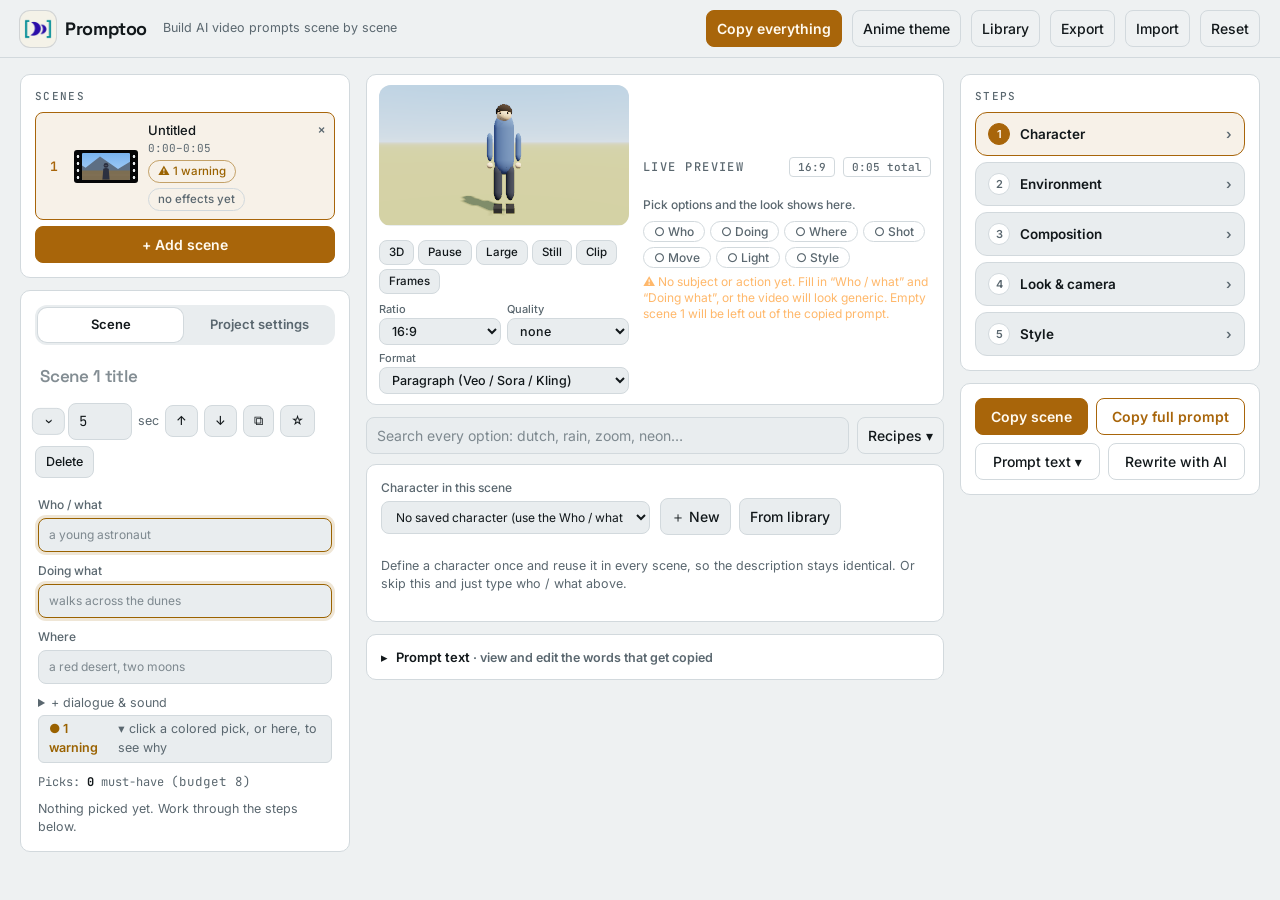
==== commit 0f71e0fb: "Scene list: warning and effect-count buttons on each scene card Each scene card now shows a warning " ====
--- a/index.html
+++ b/index.html
@@ -302,6 +302,12 @@
 .pv-media .pv-opts{display:grid;grid-template-columns:1fr 1fr;gap:6px;margin-top:0}
 .pv-media .pv-opts label.wide{grid-column:1/-1}
 .pv-media .pv-opts select{width:100%;max-width:none}
+.scene .sbs{grid-column:3;display:flex;flex-wrap:wrap;gap:5px;margin-top:5px}
+.scene b,.scene .mini{grid-row:1/4}
+.sbadge{padding:2px 9px;border-radius:999px;border:1px solid var(--line);background:transparent;color:var(--mut);font:500 11.5px var(--f-ui);line-height:1.5}
+.sbadge:hover{border-color:var(--acc);color:var(--txt)}
+.sbadge.w{border-color:color-mix(in srgb,var(--warn) 55%,transparent);color:var(--warn)}
+.sbadge.e{border-color:color-mix(in srgb,var(--err) 60%,transparent);color:var(--err)}
 /* ---------- group tabs, families, search, recipes, checklist ---------- */
 .gtabs{display:flex;flex-wrap:wrap;gap:6px;margin:8px 0 14px}
 .gtab{display:inline-flex;align-items:center;gap:7px;padding:7px 13px;border-radius:999px;border:1px solid var(--line);background:var(--panel2);color:var(--txt);font:600 13px var(--f-ui)}
@@ -724,7 +730,7 @@
 }
 
 /* ======================= RENDER ======================= */
-function sceneListHTML(){let t0=0;return S.scenes.map((s,i)=>{const a=t0;t0+=(+s.dur||5);const c=charOf(s);return `<div class="scene ${i===S.cur?"on":""}" data-i="${i}"><b>${i+1}</b><div class="mini">${composite(s)}</div><span>${esc(s.title||(c&&c.name)||s.subject||"Untitled")}</span><small>${ts(a)}–${ts(t0)}</small><button class="sdel" data-sdel="${i}" title="Delete this scene" aria-label="Delete scene ${i+1}">✕</button></div>`}).join("")}
+function sceneListHTML(){let t0=0;return S.scenes.map((s,i)=>{const a=t0;t0+=(+s.dur||5);const c=charOf(s),is=check(s),nw=is.filter(x=>x.l==="e"||x.l==="w").length,ne=is.filter(x=>x.l==="e").length,np=mustCount(s);return `<div class="scene ${i===S.cur?"on":""}" data-i="${i}"><b>${i+1}</b><div class="mini">${composite(s)}</div><span>${esc(s.title||(c&&c.name)||s.subject||"Untitled")}</span><small>${ts(a)}–${ts(t0)}</small><div class="sbs">${nw?`<button class="sbadge ${ne?"e":"w"}" data-sgo="warn" data-i="${i}" title="Show what the checker found in this scene">⚠ ${nw} warning${nw>1?"s":""}</button>`:""}<button class="sbadge" data-sgo="picks" data-i="${i}" title="Show every effect picked in this scene">${np?np+" effect"+(np>1?"s":""):"no effects yet"}</button></div><button class="sdel" data-sdel="${i}" title="Delete this scene" aria-label="Delete scene ${i+1}">✕</button></div>`}).join("")}
 function render(ed=true){
   $("fmt").value=S.fmt;$("fantasy").checked=!!S.fantasy;$("budget").value=S.budget||8;$("wording").value=S.wording||"lines";$("aspect").value=S.aspect;$("quality").value=S.quality;
   $("gStyle").value=S.gStyle;$("gChar").value=S.gChar;$("gNeg").value=S.gNeg;
@@ -1055,6 +1061,9 @@
   if(n=q("[data-sdelx]")){const nm=n.dataset.sdelx;STYLE_LIB.remove(nm);G.style.opts=STYLE_LIB.all();S.scenes.forEach(x=>{if(x.sel.style)x.sel.style=x.sel.style.filter(v=>v!==nm)});render();toast("Style deleted");return}
   if(n=q("#scToggle,[data-sctoggle]")){const card=n.closest(".scard");if(card){const o=!card.classList.contains("open");card.classList.toggle("open",o);UI.scOpen=o}return}
   if(n=q("[data-ltab]")){UI.ltab=n.dataset.ltab;document.querySelectorAll(".ltab").forEach(b=>b.classList.toggle("on",b.dataset.ltab===UI.ltab));$("sceneCard").hidden=UI.ltab!=="scene";$("projPanel").hidden=UI.ltab!=="proj";return}
+  if(n=q("[data-sgo]")){S.cur=+n.dataset.i;UI.pill=null;UI.scOpen=true;UI.ltab="scene";if(n.dataset.sgo==="warn"){UI.all=true}else{UI.all=false;UI.picks=true}
+    render();const sc_=$("sceneCard"),pp=$("projPanel");if(sc_)sc_.hidden=false;if(pp)pp.hidden=true;document.querySelectorAll(".ltab").forEach(b=>b.classList.toggle("on",b.dataset.ltab==="scene"));
+    const tgt=document.querySelector(n.dataset.sgo==="warn"?".chk":".sel");if(tgt&&tgt.scrollIntoView)tgt.scrollIntoView({behavior:"smooth",block:"center"});return}
   if(n=q("[data-gtab]")){UI.tab[S.step]=n.dataset.gtab;render();return}
   if(n=q("[data-fam]")){UI.fam[n.dataset.k]=n.dataset.fam;render();return}
   if(n=q("[data-adv]")){UI.adv[n.dataset.adv]=!UI.adv[n.dataset.adv];render();return}
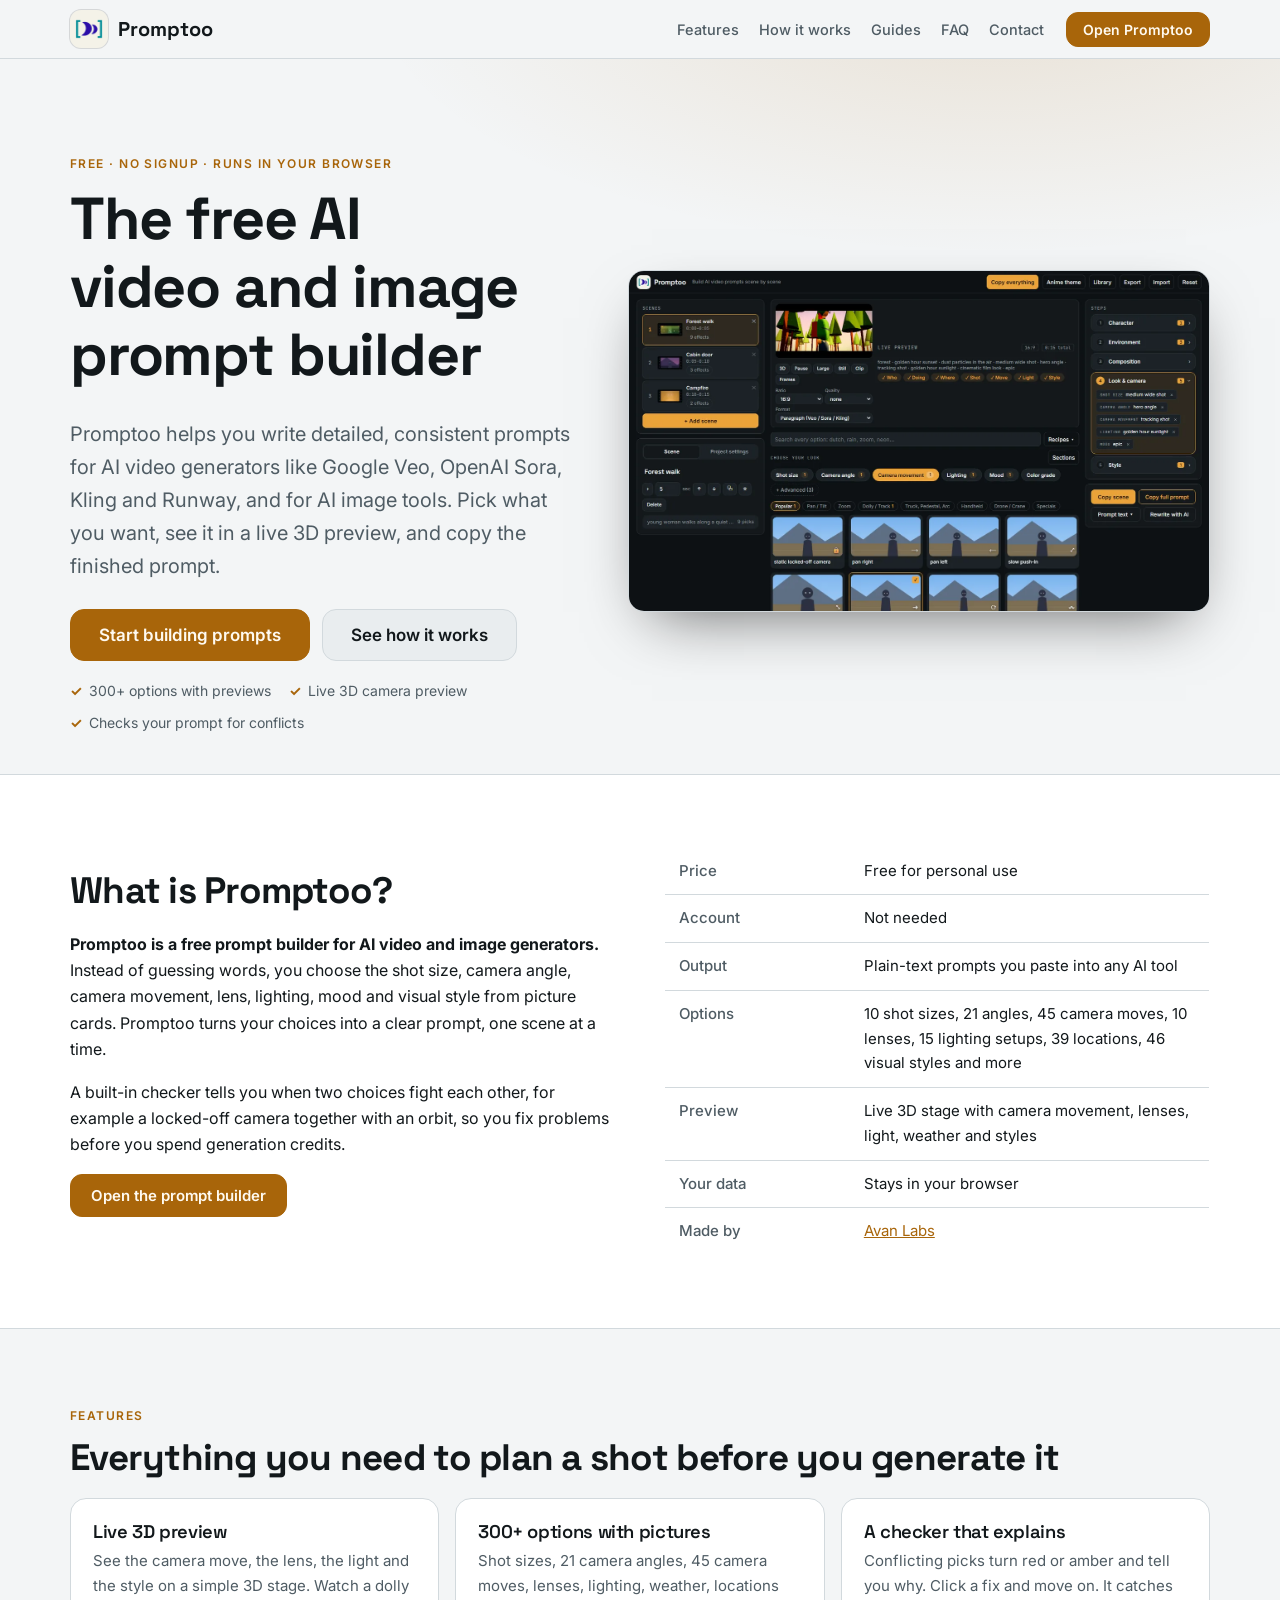
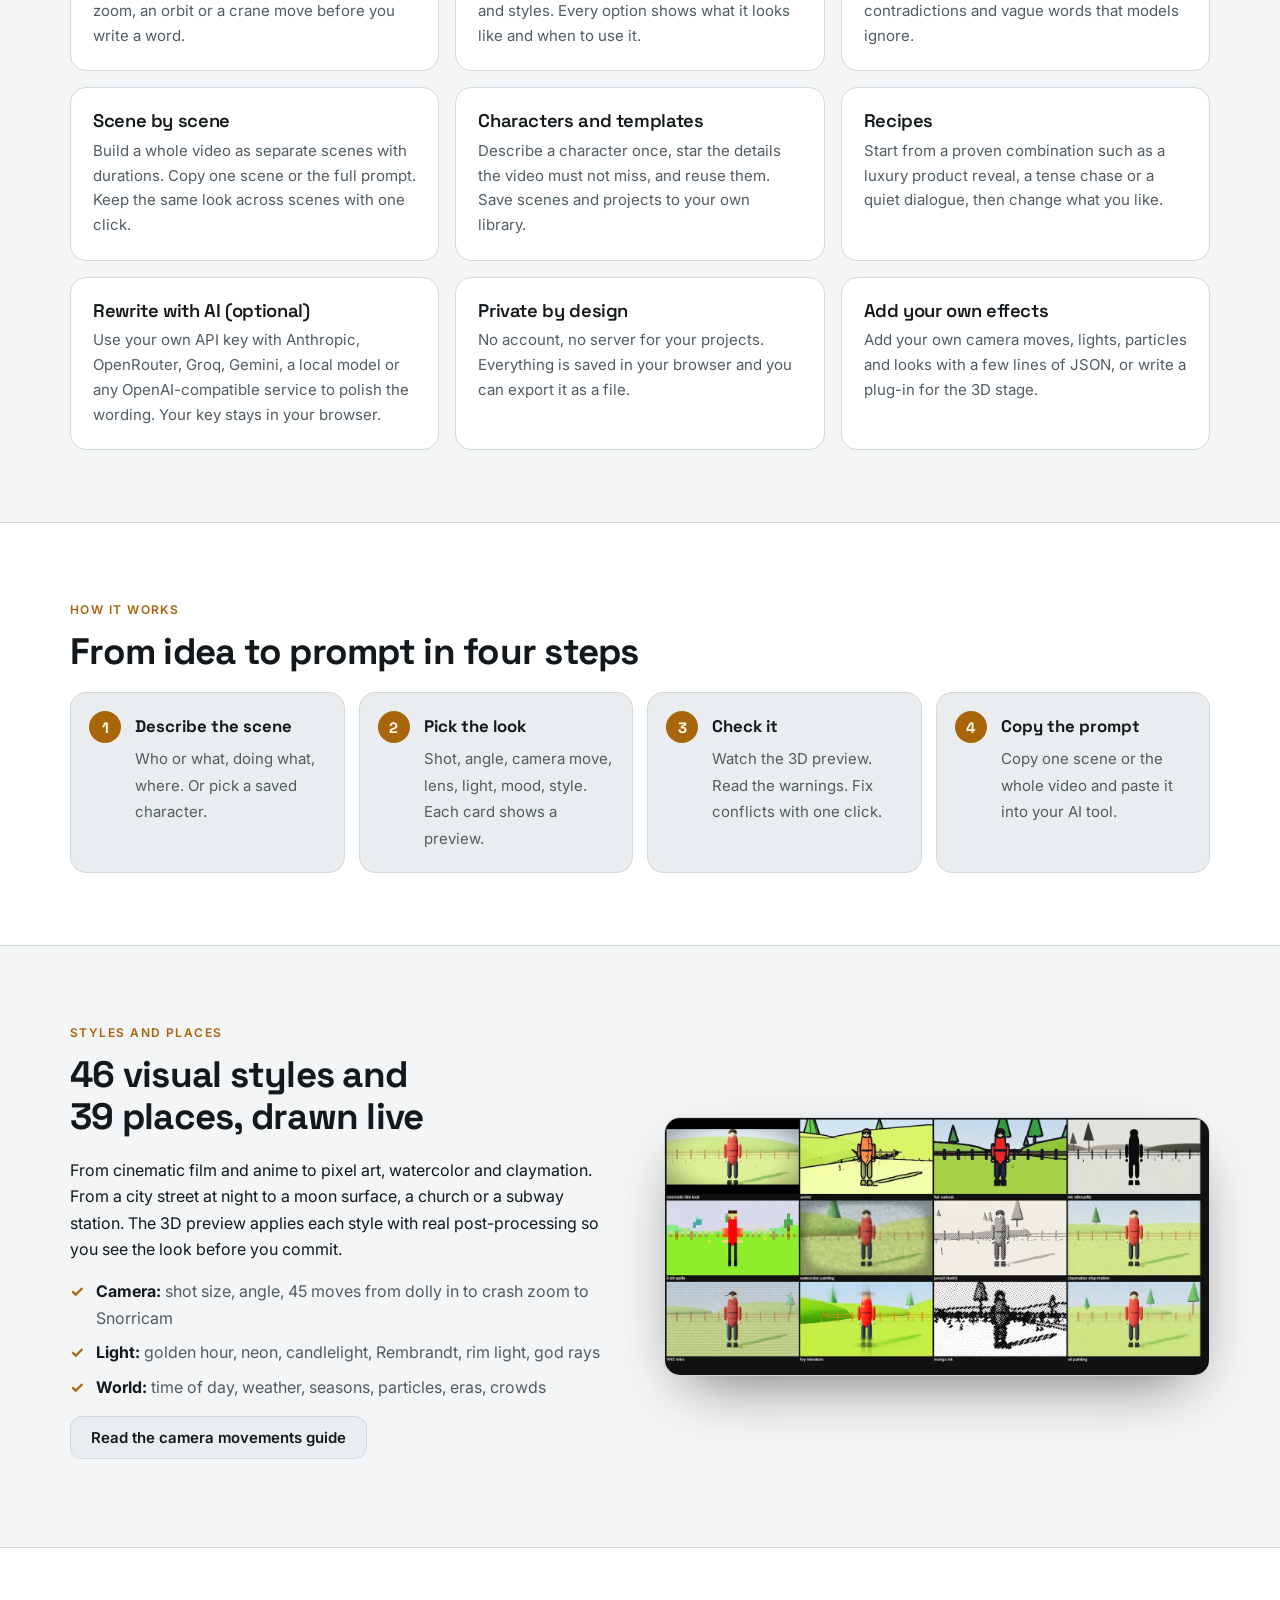
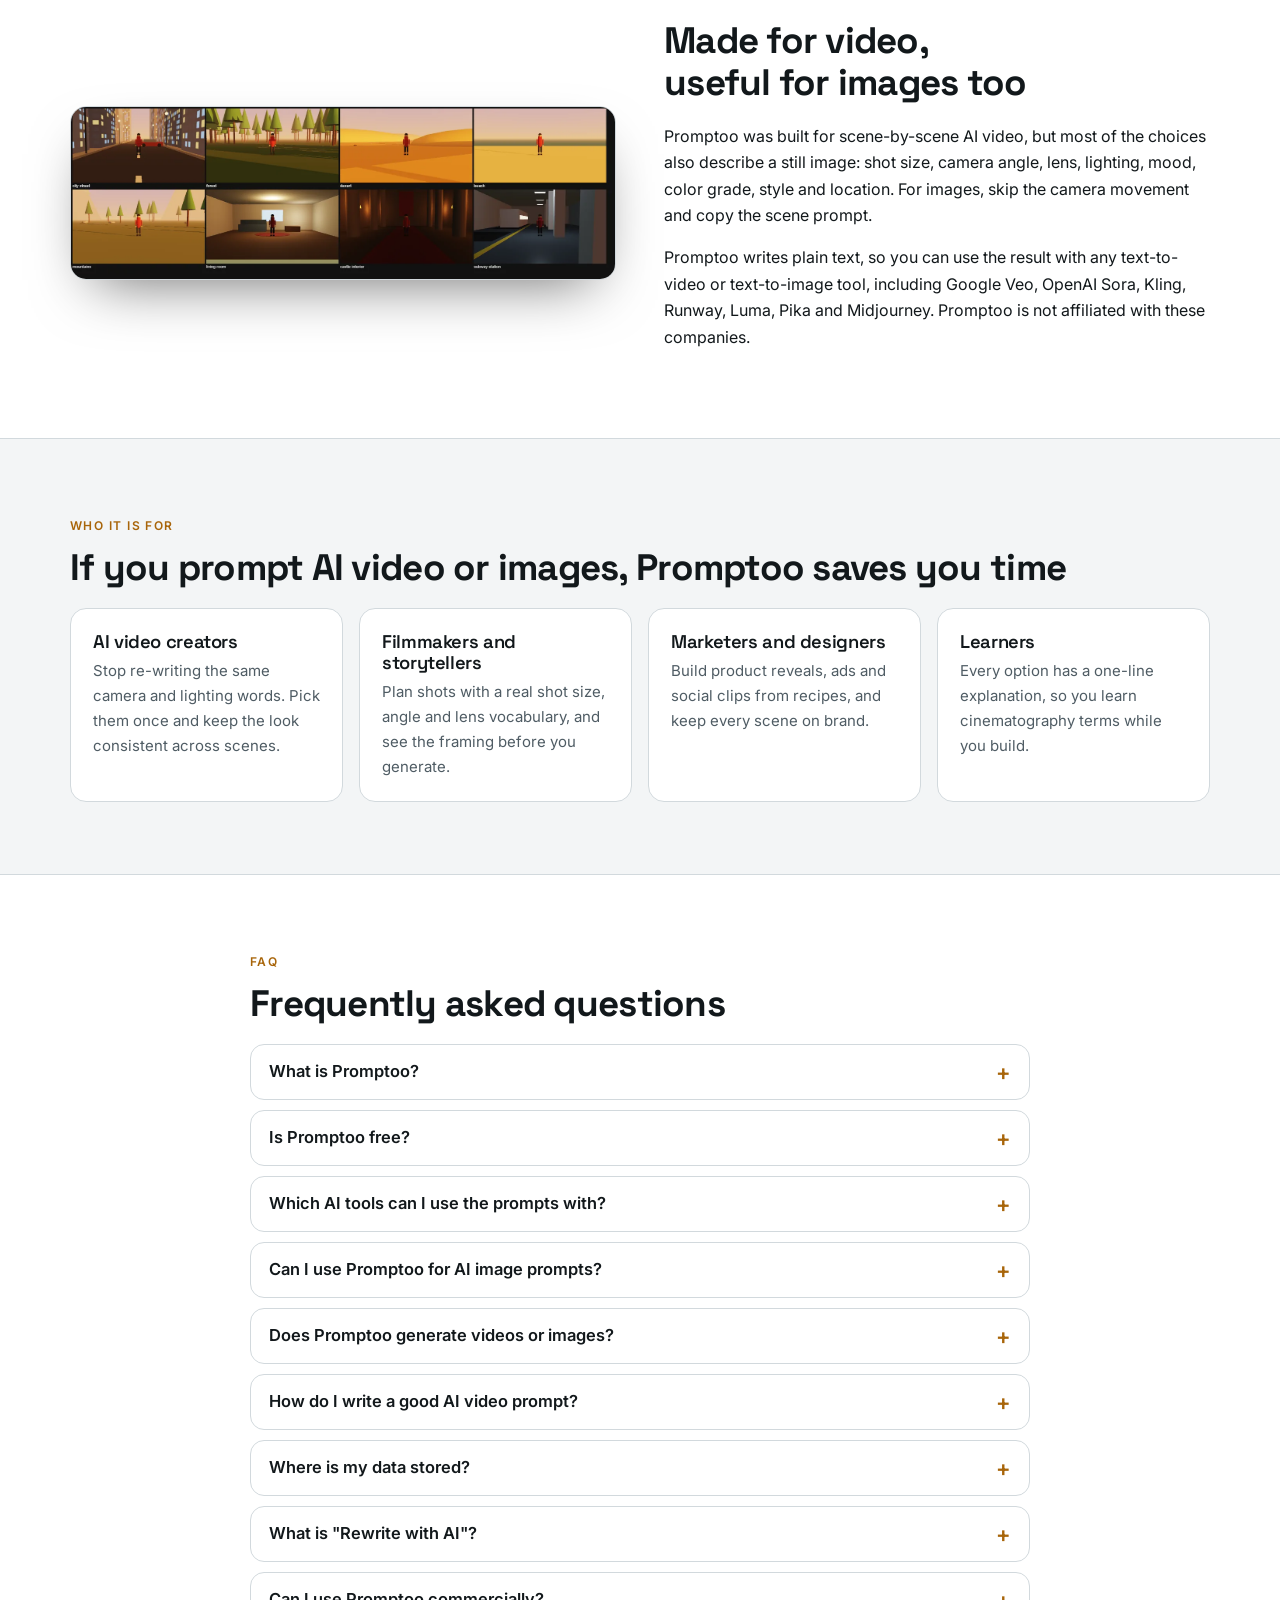
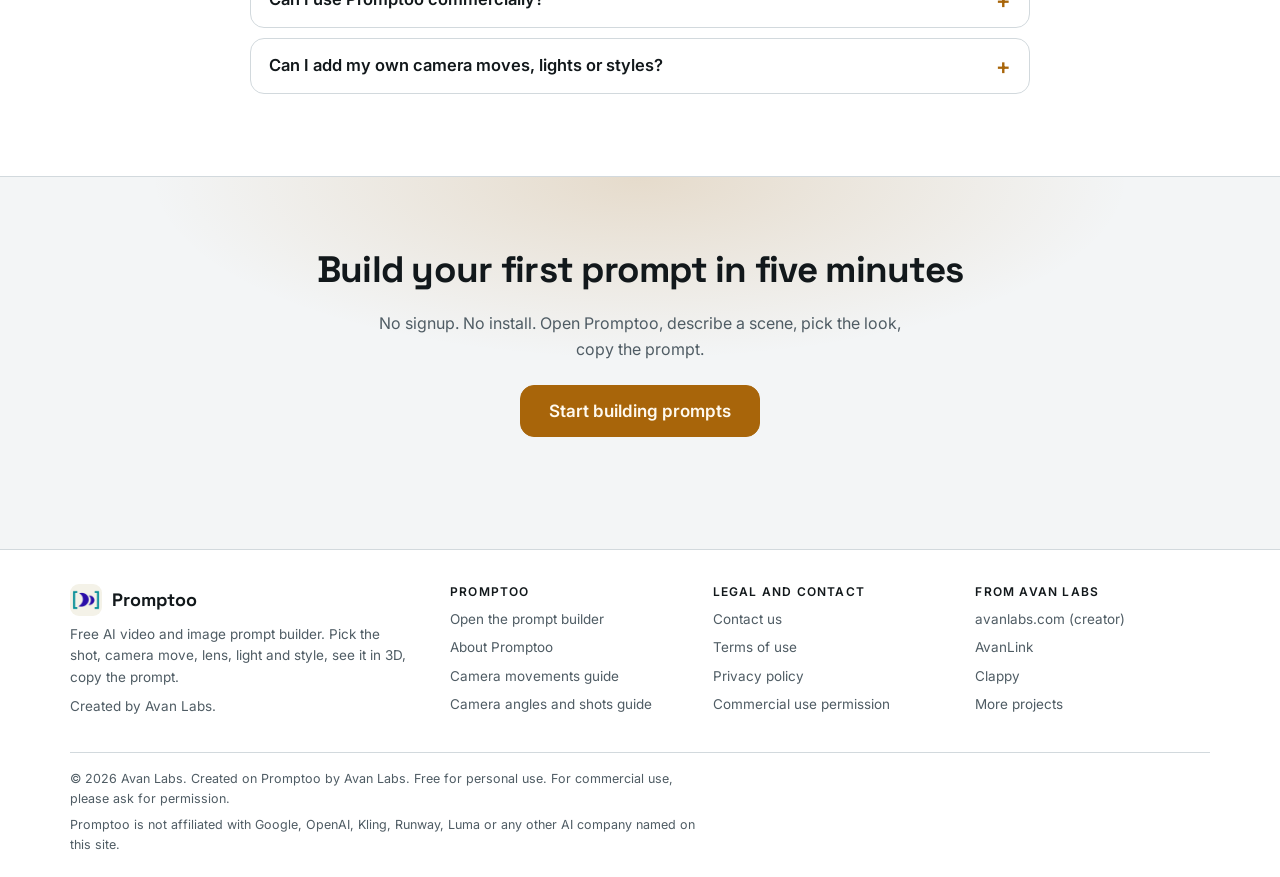
==== commit 61c86ccf: "Add home page, legal pages, guides, SEO files and shared footer Moves the tool to app.html and adds " ====
--- a/index.html
+++ b/index.html
@@ -3,1160 +3,273 @@
 <head>
 <meta charset="utf-8">
 <meta name="viewport" content="width=device-width,initial-scale=1">
-<title>Promptoo</title>
+<title>Promptoo: Free AI Video and Image Prompt Generator</title>
+<meta name="description" content="Build AI video and image prompts scene by scene. Pick camera moves, lenses, lighting and style with a live 3D preview. Free, no signup. For Veo, Sora, Kling and more.">
+<meta name="keywords" content="AI video prompt generator, AI image prompt generator, AI prompt builder, Veo prompt generator, Sora prompt generator, Kling prompt generator, text to video prompts, cinematic prompt generator, camera movement prompts, shot list prompt builder">
+<meta name="author" content="Avan Labs">
+<meta name="robots" content="index,follow,max-image-preview:large">
+<meta name="theme-color" content="#0d1113">
+<link rel="canonical" href="https://promptoo.avanlabs.com/">
 <link rel="icon" type="image/png" href="img/favicon.png">
+<meta property="og:type" content="website">
+<meta property="og:site_name" content="Promptoo">
+<meta property="og:title" content="Promptoo: Free AI Video and Image Prompt Generator">
+<meta property="og:description" content="Pick the shot, camera move, lens, light and style. See it in a live 3D preview. Copy a detailed prompt for AI video and image tools. Free, no signup.">
+<meta property="og:url" content="https://promptoo.avanlabs.com/">
+<meta property="og:image" content="https://promptoo.avanlabs.com/img/og.png">
+<meta property="og:image:width" content="1200"><meta property="og:image:height" content="630">
+<meta property="og:image:alt" content="Promptoo, a free AI video and image prompt builder with a live 3D preview">
+<meta name="twitter:card" content="summary_large_image">
+<meta name="twitter:title" content="Promptoo: Free AI Video and Image Prompt Generator">
+<meta name="twitter:description" content="Pick the shot, camera move, lens, light and style. See it in 3D. Copy the prompt.">
+<meta name="twitter:image" content="https://promptoo.avanlabs.com/img/og.png">
 <link rel="preconnect" href="https://fonts.googleapis.com"><link rel="preconnect" href="https://fonts.gstatic.com" crossorigin>
-<link rel="stylesheet" href="https://fonts.googleapis.com/css2?family=Anton&family=Inter:wght@400;500;600&family=Poppins:wght@400;500;600&family=JetBrains+Mono:wght@400;500;600&family=Space+Grotesk:wght@500;600;700&display=swap">
-<script>try{var sk=localStorage.getItem('promptoo.skin');if(sk)document.documentElement.dataset.skin=sk}catch(e){}</script>
-<style>
-/* Layout concept: an edit suite. Left rail = the timeline (film-strip scenes with timecodes),
-   centre = the workbench (steps), right = the monitor (live prompt). */
-:root{
-  --bg:#0d1113;--panel:#14191c;--panel2:#1b2226;--line:#2a343a;--txt:#e7ecee;--mut:#8b979e;
-  --acc:#eba33a;--acc2:#c98420;--on-acc:#1b1305;--sel:rgba(235,163,58,.12);--grad:#eba33a;
-  --ok:#5fcf9a;--err:#ff6b5e;--warn:#f0b04a;--info:#6cc0dc;
-  --f-ui:"Inter",system-ui,-apple-system,"Segoe UI",sans-serif;
-  --f-disp:"Space Grotesk","Inter",system-ui,sans-serif;
-  --f-mono:"JetBrains Mono",ui-monospace,"Cascadia Mono",Consolas,monospace;
-  color-scheme:dark}
-@media (prefers-color-scheme:light){:root{
-  --bg:#eef1f2;--panel:#ffffff;--panel2:#e9edef;--line:#d2d9dd;--txt:#12181b;--mut:#5a676f;
-  --acc:#a8650a;--acc2:#8a5208;--on-acc:#fffaf0;--sel:rgba(168,101,10,.09);--grad:#a8650a;
-  --ok:#157a55;--err:#c0392b;--warn:#9a6200;--info:#1f6f8b;color-scheme:light}}
-*{box-sizing:border-box}
-body{margin:0;background:var(--bg);color:var(--txt);font:14px/1.5 var(--f-ui);min-height:100vh;-webkit-font-smoothing:antialiased}
-button,input,select,textarea{font:inherit;color:var(--txt);background:var(--panel2);border:1px solid var(--line);border-radius:8px;padding:7px 10px}
-button,input,select,textarea,.opt,.scene,.acc-h,.pill,.chip{outline:none}
-:is(button,input,select,textarea,.opt,.scene,.acc-h,.pill,.chip,summary):focus-visible{outline:2px solid color-mix(in srgb,var(--acc) 70%,transparent);outline-offset:1px}
-input:focus,textarea:focus,select:focus{border-color:var(--acc)}
-input::placeholder,textarea::placeholder{color:color-mix(in srgb,var(--mut) 75%,transparent)}
-button{cursor:pointer;transition:border-color .15s,background .15s,color .15s;font-weight:500}
-button:hover{border-color:color-mix(in srgb,var(--txt) 40%,var(--line))}
-button.pri{background:var(--acc);border-color:var(--acc);color:var(--on-acc);font-weight:600}
-button.pri:hover{background:var(--acc2);border-color:var(--acc2)}
-button.ghost{background:transparent}
-button:disabled{opacity:.5;cursor:default}
-textarea{width:100%;resize:vertical}
-input:disabled{opacity:.75;cursor:not-allowed}
-header{display:flex;align-items:center;gap:10px;padding:10px max(20px,env(safe-area-inset-left,0px));position:sticky;top:0;z-index:10;background:var(--bg);border-bottom:1px solid var(--line)}
-.logo .mark{display:grid;place-items:center;width:36px;height:36px;border-radius:10px;background:#F4F2E8;box-shadow:0 0 0 1px rgba(0,0,0,.12);flex:none}.logo .mark img{display:block;width:28px;height:28px}
-.logo{display:flex;align-items:center;gap:9px;font:700 18px var(--f-disp);letter-spacing:-.02em;margin-right:6px}
-.logo svg{color:var(--txt)}
-.tag{color:var(--mut);font-size:12.5px;margin-right:auto}
-main{display:grid;grid-template-columns:330px minmax(0,1fr) 300px;gap:16px;padding:16px max(20px,env(safe-area-inset-left,0px));max-width:1720px;margin:auto;align-items:start}
-@media(max-width:1180px){main{grid-template-columns:300px minmax(0,1fr)}.right{grid-column:1/-1;position:static}}
-@media(max-width:760px){main{grid-template-columns:1fr;padding:12px 16px}header{padding:10px 16px;flex-wrap:wrap}.tag{display:none}}
-.card{background:var(--panel);border:1px solid var(--line);border-radius:10px;padding:14px}
-.right{position:sticky;top:68px;display:flex;flex-direction:column;gap:12px}
-h2{font:500 11px var(--f-mono);letter-spacing:.12em;text-transform:uppercase;color:var(--mut);margin:0 0 9px}
-.hint{color:var(--mut);font-size:12.5px}
-label.f{display:block;font-size:12px;color:var(--mut);margin-bottom:10px;font-weight:500}
-label.f>input,label.f>textarea,label.f>select{width:100%;margin-top:4px;font-weight:400}
-.bar{display:flex;gap:8px;flex-wrap:wrap;margin-top:8px}
-.grid2{display:grid;grid-template-columns:1fr 1fr;gap:10px}@media(max-width:700px){.grid2{grid-template-columns:1fr}}
-.grid3{display:grid;grid-template-columns:repeat(3,minmax(0,1fr));gap:0 10px;align-items:end}@media(max-width:900px){.grid3{grid-template-columns:1fr}}
-details.set{margin-top:12px;border-top:1px solid var(--line);padding-top:8px}
-details.set summary{cursor:pointer;font:500 11px var(--f-mono);letter-spacing:.12em;text-transform:uppercase;color:var(--mut);padding:4px 0}
-/* timeline: scenes as film frames */
-.scene{display:grid;grid-template-columns:20px 64px minmax(0,1fr);column-gap:10px;align-items:center;padding:8px;border:1px solid var(--line);border-radius:8px;margin-bottom:6px;cursor:pointer;background:var(--panel2);transition:border-color .15s,background .15s}
-.scene:hover{border-color:color-mix(in srgb,var(--txt) 35%,var(--line))}
-.scene b{grid-row:1/3;grid-column:1;font:600 13px var(--f-mono);color:var(--mut);text-align:center}
-.scene .mini{grid-row:1/3;grid-column:2}
-.scene span{align-self:end;overflow:hidden;text-overflow:ellipsis;white-space:nowrap;font-weight:500;font-size:13px}
-.scene small{align-self:start;font:400 11px var(--f-mono);color:var(--mut);font-variant-numeric:tabular-nums}
-.scene{position:relative}
-.sdel{position:absolute;top:4px;right:4px;width:22px;height:22px;border:0;border-radius:5px;background:transparent;color:var(--mut);font:600 12px var(--f-mono);cursor:pointer;opacity:.55;line-height:1}
-.scene:hover .sdel,.scene.on .sdel,.sdel:focus-visible{opacity:1}
-.sdel:hover{background:color-mix(in srgb,#e5484d 22%,transparent);color:#e5484d}
-.scene.on{border-color:var(--acc);background:var(--sel)}.scene.on b{color:var(--acc)}
-.mini{position:relative;background:#050607;border-radius:3px;padding:3px 8px;width:64px}
-.mini::before,.mini::after{content:"";position:absolute;top:3px;bottom:3px;width:4px;background:radial-gradient(circle,var(--panel2) 1.1px,transparent 1.6px) 0 0/4px 7px repeat-y}
-.mini::before{left:2px}.mini::after{right:2px}
-.mini .th{border-radius:1px}
-/* scene header */
-.edtop{display:flex;gap:6px;align-items:center;margin-bottom:12px;flex-wrap:wrap}
-.edtop input.t{flex:1;min-width:140px;font:600 17px var(--f-disp);letter-spacing:-.01em;background:transparent;border-color:transparent;padding-left:4px}
-.edtop input.t:hover{border-color:var(--line)}.edtop input.t:focus{background:var(--panel2)}
-.edtop input.d{width:64px;font-family:var(--f-mono);font-variant-numeric:tabular-nums}
-.ib{padding:6px 10px;font-size:12.5px}
-/* picks */
-.sel{display:flex;flex-wrap:wrap;gap:6px;min-height:30px;align-items:center;margin:12px 0}
-.pill{display:inline-flex;gap:7px;align-items:center;background:var(--panel2);border:1px solid var(--line);padding:3px 5px 3px 9px;border-radius:6px;font-size:12.5px;cursor:pointer}
-.pill i{font:500 10px var(--f-mono);font-style:normal;color:var(--mut);text-transform:uppercase;letter-spacing:.06em}
-.pill u{text-decoration:none;cursor:pointer;color:var(--mut);padding:0 4px;border-radius:4px}.pill u:hover{color:var(--txt);background:var(--line)}
-.pill.e{border-color:var(--err);background:color-mix(in srgb,var(--err) 15%,transparent)}
-.pill.w{border-color:var(--warn);background:color-mix(in srgb,var(--warn) 14%,transparent)}
-input.bad,textarea.bad{border-color:var(--err) !important;box-shadow:0 0 0 3px color-mix(in srgb,var(--err) 20%,transparent)}
-input.warnf,textarea.warnf{border-color:var(--warn) !important;box-shadow:0 0 0 3px color-mix(in srgb,var(--warn) 16%,transparent)}
-.dot{width:8px;height:8px;border-radius:50%;display:inline-block;flex:none}.dot.e{background:var(--err)}.dot.w{background:var(--warn)}
-.chk{margin-top:2px}
-.sel.shut{margin:10px 0 0}.sel+.budget,.budget+.sel{margin-top:10px}
-.ptog{border:1px solid var(--line);background:transparent;color:var(--mut);border-radius:6px;padding:4px 10px;font:500 11px var(--f-mono);cursor:pointer}
-.ptog:hover{color:var(--txt);border-color:var(--mut)}
-.cchip{display:inline-flex;gap:12px;align-items:center;padding:4px 10px;border-radius:6px;background:var(--panel2);border:1px solid var(--line);cursor:pointer;font-size:12.5px}
-.cchip.ok{color:var(--ok);cursor:default}.cchip b{font-weight:600}.cchip b.r{color:var(--err)}.cchip b.a{color:var(--warn)}.cchip b.g{color:var(--mut)}
-.why{margin-top:8px;display:flex;flex-direction:column;gap:6px}
-.wi{display:flex;gap:10px;padding:10px 12px;border-radius:8px;background:var(--panel2);border:1px solid var(--line);font-size:13px}
-.wi.e{border-color:color-mix(in srgb,var(--err) 55%,var(--line))}.wi.w{border-color:color-mix(in srgb,var(--warn) 50%,var(--line))}
-.wi .inv{color:var(--mut);font:400 11.5px var(--f-mono);margin-top:4px}
-.wi .bar{margin-top:6px}.wi .bar button{padding:3px 10px;font-size:12px}
-/* steps */
-.steps{display:flex;gap:2px;margin:20px 0 14px;border-bottom:1px solid var(--line);overflow-x:auto}
-.stp{display:flex;gap:9px;align-items:center;padding:10px 14px;background:transparent;border:0;border-bottom:2px solid transparent;border-radius:0;margin-bottom:-1px;color:var(--mut);font:600 13.5px var(--f-ui);white-space:nowrap}
-.stp:hover{color:var(--txt);border-color:transparent;border-bottom-color:var(--line)}
-.stp .n{font:500 11px var(--f-mono);color:var(--mut)}
-.stp em{font:500 11px var(--f-mono);font-style:normal;background:var(--acc);color:var(--on-acc);border-radius:4px;padding:0 6px}
-.stp.on{color:var(--txt);border-bottom-color:var(--acc)}.stp.on .n{color:var(--acc)}
-.sech{display:flex;align-items:center;justify-content:space-between;margin:4px 0 10px}
-.sech h2{margin:0}
-/* option groups */
-.acc{border:1px solid var(--line);border-radius:10px;margin-bottom:8px;overflow:hidden;background:var(--panel)}
-.acc.open{border-color:color-mix(in srgb,var(--acc) 55%,var(--line))}
-.acc-h{display:flex;gap:10px;align-items:center;padding:11px 14px;cursor:pointer;user-select:none}
-.acc-h:hover{background:var(--panel2)}
-.acc-h .ic{display:none}
-.acc-h b{font:600 14px var(--f-disp);letter-spacing:-.005em}
-.acc-h .sum{flex:1;color:var(--acc);font-size:12.5px;overflow:hidden;text-overflow:ellipsis;white-space:nowrap}
-.acc-h .ch{color:var(--mut);transition:transform .2s}.acc.open .ch{transform:rotate(90deg)}
-.acc-b{padding:6px 14px 14px}
-.opts{display:grid;grid-template-columns:repeat(auto-fill,minmax(156px,1fr));gap:10px}
-.opt{cursor:pointer;border:1.5px solid transparent;border-radius:10px;padding:5px;background:var(--panel2);position:relative;transition:border-color .15s,transform .15s}
-.opt:hover{border-color:color-mix(in srgb,var(--txt) 30%,var(--line));transform:translateY(-1px)}
-.opt.on{border-color:var(--acc);background:var(--sel)}
-.opt.on::after{content:"✓";position:absolute;top:9px;right:9px;width:18px;height:18px;border-radius:4px;background:var(--acc);color:var(--on-acc);display:grid;place-items:center;font:700 11px var(--f-ui);z-index:3}
-.opt .lbl{font-size:12.5px;font-weight:500;padding:7px 3px 2px;line-height:1.3}
-.cust{margin-top:12px;display:flex;gap:8px}.cust input{flex:1}
-.morebtn{margin-top:12px}
-.gpanel{display:flex;flex-wrap:wrap;gap:6px;margin-bottom:10px}
-.gpanel label{display:flex;gap:7px;align-items:center;background:var(--panel2);border:1px solid var(--line);padding:5px 10px;border-radius:6px;cursor:pointer;font-size:12.5px}
-.gpanel input{width:auto;padding:0}
-/* character step */
-.cgrid{display:grid;grid-template-columns:repeat(auto-fill,minmax(250px,1fr));gap:14px}
-.cf .f{margin-bottom:6px}.cf .f span{display:block}
-.cf .chips{display:flex;flex-wrap:wrap;gap:5px}
-.chip{padding:2px 9px;border-radius:6px;border:1px solid var(--line);background:var(--panel2);cursor:pointer;font-size:12px;color:var(--mut)}
-.chip:hover{border-color:var(--acc);color:var(--txt)}
-.cprev{background:var(--panel2);border:1px dashed var(--line);border-radius:8px;padding:10px 12px;font-size:13px}
-.budget{display:flex;gap:12px;align-items:center;flex-wrap:wrap;margin-top:10px;font:400 12px var(--f-mono);color:var(--mut)}
-.budget b{color:var(--txt)}.budget.over{color:var(--warn)}.budget button{padding:3px 10px;font:500 12px var(--f-ui)}
-.prirow{display:flex;gap:6px;align-items:center;margin-top:8px;flex-wrap:wrap}.prirow button{padding:3px 10px;font-size:12px}
-.pill.pn{border-style:dashed}.pill.po{opacity:.5;text-decoration:line-through}
-.starbtn{border:0;background:transparent;color:var(--mut);padding:0 4px;font-size:13px;margin-left:4px;border-radius:4px}.starbtn.on{color:var(--acc)}
-/* monitor (prompt output) */
-.monbar{display:flex;gap:8px;margin:-2px 0 10px}
-.monbar span{font:500 11px var(--f-mono);padding:2px 8px;border:1px solid var(--line);border-radius:4px;color:var(--mut);font-variant-numeric:tabular-nums}
-.out{white-space:pre-wrap;min-height:90px;line-height:1.55}
-#sceneOut{font-size:13.5px}#fullOut{font:12px/1.6 var(--f-mono)}
-/* library + modals */
-.modal{position:fixed;inset:0;background:rgba(6,8,9,.72);backdrop-filter:blur(2px);z-index:40;display:grid;place-items:center;padding:20px}.modal[hidden]{display:none}
-.mp{background:var(--panel);width:min(1100px,100%);max-height:90vh;overflow:auto;border-radius:12px;border:1px solid var(--line);padding:18px}
-.mph{display:flex;gap:10px;align-items:center;flex-wrap:wrap;margin-bottom:12px}.mph h3{margin:0;font:700 19px var(--f-disp);letter-spacing:-.01em;flex:1}
-.tabs{display:flex;gap:6px;margin:12px 0;align-items:center;flex-wrap:wrap}.tabs button.on{background:var(--acc);border-color:var(--acc);color:var(--on-acc)}
-.savebox{display:flex;gap:8px;flex-wrap:wrap;background:var(--panel2);border:1px dashed var(--line);border-radius:8px;padding:10px}.savebox input{flex:1;min-width:160px}
-.lgrid{display:grid;grid-template-columns:repeat(auto-fill,minmax(340px,1fr));gap:12px}
-.lcard{display:flex;gap:12px;background:var(--panel2);border:1px solid var(--line);border-radius:10px;padding:10px}
-.lcard:hover{border-color:color-mix(in srgb,var(--txt) 35%,var(--line))}.lcard:hover .th *{animation-play-state:running !important}
-.lth{width:150px;flex:none}.lb{flex:1;min-width:0}.lb p{margin:3px 0}.lb b{font:600 14px var(--f-disp)}
-.badge{font:500 10px var(--f-mono);text-transform:uppercase;letter-spacing:.08em;border:1px solid var(--line);padding:1px 6px;border-radius:4px;margin-left:8px;color:var(--mut)}
-.lb .bar button{padding:5px 9px;font-size:12.5px}
-.toast{position:fixed;bottom:18px;left:50%;transform:translateX(-50%);background:var(--txt);color:var(--bg);padding:8px 16px;border-radius:8px;opacity:0;transition:opacity .2s;pointer-events:none;font-weight:600;z-index:50}.toast.show{opacity:1}
-@media (prefers-reduced-motion:reduce){*,*::before,*::after{animation-duration:.01ms !important;animation-iteration-count:1 !important;transition-duration:.01ms !important}}
-
-/* ---------- thumbnails ---------- */
-.th{position:relative;aspect-ratio:16/9;overflow:hidden;border-radius:9px;background:#000;perspective:380px;isolation:isolate}
-.th .scn{position:absolute;width:200%;height:200%;left:-50%;top:-50%;transform-origin:var(--to,50% 50%);transform:var(--tf,none);filter:var(--f,none)}
-.th .ov{position:absolute;inset:0;pointer-events:none;z-index:1}
-.th .gl{position:absolute;right:6px;bottom:4px;z-index:2;font-size:15px;text-shadow:0 1px 4px #000a;font-weight:400}
-.th .ots{position:absolute;left:-10%;bottom:-25%;width:46%;height:80%;background:#0a0c11;border-radius:50% 50% 0 0;z-index:1}
-.th .pov{position:absolute;bottom:-12%;width:26%;height:40%;background:#d9a98a;border-radius:50% 50% 20% 20%;z-index:1}
-.th .pov.l{left:12%;transform:rotate(-12deg)}.th .pov.r{right:12%;transform:rotate(12deg)}
-.th.fish::after{content:"";position:absolute;inset:0;background:radial-gradient(circle,transparent 48%,#000 74%);z-index:1}
-.th .flare{position:absolute;left:0;right:0;top:48%;height:3px;background:linear-gradient(90deg,transparent,#6fb9ff,#fff,#6fb9ff,transparent);filter:blur(1px);z-index:1}
-.th .dots{position:absolute;inset:0;z-index:1;background:radial-gradient(circle,rgba(0,0,0,.55) 1.1px,transparent 1.5px) 0 0/5px 5px;mix-blend-mode:multiply}
-.th .pgrid{position:absolute;inset:0;z-index:1;background:linear-gradient(rgba(0,0,0,.4) 1px,transparent 1px) 0 0/6px 6px,linear-gradient(90deg,rgba(0,0,0,.4) 1px,transparent 1px) 0 0/6px 6px}
-.sfh{font:500 11px var(--f-mono);letter-spacing:.12em;text-transform:uppercase;color:var(--mut);margin:14px 0 6px}
-.sfams{display:flex;flex-wrap:wrap;gap:6px;margin-bottom:4px}
-.sfam{border:1px solid var(--line);background:transparent;color:var(--mut);border-radius:999px;padding:4px 12px;font:500 12px var(--f-ui,inherit);cursor:pointer}
-.sfam:hover{color:var(--txt)}.sfam.on{background:var(--sel);border-color:var(--acc);color:var(--txt)}
-.opt{position:relative}.opt .sx{position:absolute;top:4px;right:4px;z-index:3;width:18px;height:18px;border-radius:5px;background:rgba(0,0,0,.6);color:#fff;text-align:center;line-height:18px;font-size:12px;text-decoration:none;cursor:pointer}
-.opt .sx:hover{background:#e5484d}
-.th .lines{position:absolute;inset:0;background:repeating-linear-gradient(0deg,rgba(0,0,0,.35) 0 1px,transparent 1px 3px);z-index:1}
-.th .grain{position:absolute;inset:0;opacity:.35;mix-blend-mode:overlay;z-index:1;background-image:url("data:image/svg+xml;utf8,<svg xmlns='http://www.w3.org/2000/svg' width='120' height='120'><filter id='n'><feTurbulence baseFrequency='.9' numOctaves='2'/></filter><rect width='120' height='120' filter='url(%23n)'/></svg>")}
-.th .bars::before,.th .bars::after{content:"";position:absolute;left:0;right:0;height:13%;background:#000;z-index:2}.th .bars::before{top:0}.th .bars::after{bottom:0}
-.th .bars{position:absolute;inset:0;z-index:2}
-.th.chroma .scn{filter:var(--f) drop-shadow(2px 0 0 rgba(255,0,0,.55)) drop-shadow(-2px 0 0 rgba(0,200,255,.55))}
-.th *{animation-play-state:paused}
-.opt:hover .th *,.opt.on .th *,.th.live *{animation-play-state:running !important}
-/* camera moves */
-.a-push .scn{animation:k-push 1.8s ease-in-out infinite alternate}
-.a-pull .scn{animation:k-pull 1.8s ease-in-out infinite alternate}
-.a-panl .scn{animation:k-panl 1.8s ease-in-out infinite alternate}
-.a-panr .scn{animation:k-panr 1.8s ease-in-out infinite alternate}
-.a-tiltu .scn{animation:k-tiltu 1.8s ease-in-out infinite alternate}
-.a-tiltd .scn{animation:k-tiltd 1.8s ease-in-out infinite alternate}
-.a-track .bgL,.a-steady .bgL{transform-box:view-box;animation:k-bg 1.6s linear infinite alternate}
-.a-steady .figL{animation:k-bob .6s ease-in-out infinite alternate}
-.a-hand .scn{animation:k-hand .5s linear infinite}
-.a-orbit .bgL{animation:k-bg2 2s ease-in-out infinite alternate}
-.a-orbit .figL{transform-box:view-box;transform-origin:160px 100px;animation:k-turn 2s ease-in-out infinite alternate}
-.a-crane .scn{animation:k-crane 2s ease-in-out infinite alternate}
-.a-drone .scn{animation:k-drone 2.2s ease-in-out infinite alternate}
-.a-dolly .scn{animation:k-dolly 2s ease-in-out infinite alternate}
-.a-dolly .figL{transform-box:view-box;transform-origin:160px 135px;animation:k-dollyf 2s ease-in-out infinite alternate}
-.a-whip .scn{animation:k-whip 2s ease-in-out infinite}
-@keyframes k-push{to{transform:scale(1.7)}}
-@keyframes k-pull{from{transform:scale(1.7)}to{transform:scale(1)}}
-@keyframes k-panl{from{transform:translateX(-9%)}to{transform:translateX(9%)}}
-@keyframes k-panr{from{transform:translateX(9%)}to{transform:translateX(-9%)}}
-@keyframes k-tiltu{from{transform:translateY(-9%)}to{transform:translateY(9%)}}
-@keyframes k-tiltd{from{transform:translateY(9%)}to{transform:translateY(-9%)}}
-@keyframes k-bg{from{transform:translateX(30px)}to{transform:translateX(-30px)}}
-@keyframes k-bg2{from{transform:translateX(-45px)}to{transform:translateX(45px)}}
-@keyframes k-bob{to{transform:translateY(-2px)}}
-@keyframes k-turn{from{transform:scaleX(1)}to{transform:scaleX(.5)}}
-@keyframes k-hand{0%{transform:translate(0,0) rotate(0)}20%{transform:translate(1.2%,-.8%) rotate(.6deg)}40%{transform:translate(-.9%,1%) rotate(-.5deg)}60%{transform:translate(1%,.7%) rotate(.4deg)}80%{transform:translate(-1.2%,-.5%) rotate(-.3deg)}100%{transform:translate(0,0)}}
-@keyframes k-crane{from{transform:translateY(10%) scale(1)}to{transform:translateY(-7%) scale(1.3)}}
-@keyframes k-drone{from{transform:translateY(12%) scale(1.6)}to{transform:translateY(-5%) scale(1.15)}}
-@keyframes k-dolly{from{transform:scale(1)}to{transform:scale(1.45)}}
-@keyframes k-dollyf{from{transform:scale(1)}to{transform:scale(.69)}}
-@keyframes k-whip{0%,30%{transform:translateX(26%);filter:blur(0)}45%{transform:translateX(-4%);filter:blur(6px)}60%,100%{transform:translateX(-26%);filter:blur(0)}}
-/* pacing */
-.pace{background:linear-gradient(#1c2340,#0d1226)}
-.pace .track{position:absolute;left:10%;right:10%;top:62%;height:2px;background:#ffffff33}
-.pace .dot{position:absolute;top:calc(62% - 7px);left:10%;width:14px;height:14px;border-radius:50%;background:var(--acc);box-shadow:0 0 12px var(--acc);animation:k-dot var(--d,2s) var(--e,linear) infinite alternate}
-@keyframes k-dot{to{left:calc(90% - 14px)}}
-.pace .lbl2{position:absolute;left:10px;top:8px;font-size:11px;color:#fff9;z-index:2}
-.pace.tl{background:linear-gradient(90deg,#10204f,#ff9a4d,#ffd9a0,#6fb4ff,#10204f);background-size:400% 100%;animation:k-day 1.6s linear infinite}
-@keyframes k-day{to{background-position:100% 0}}
-.pace.cuts{animation:k-cuts .9s steps(1) infinite}
-@keyframes k-cuts{0%{background:#3b4a9c}25%{background:#9c3b6a}50%{background:#2f8c6a}75%{background:#b88a2c}}
-.pace.pulse .dot{animation:k-dot .6s ease-in-out infinite alternate,k-pulse .3s infinite alternate}
-@keyframes k-pulse{to{transform:scale(1.5)}}
-/* transitions */
-.tr .ta,.tr .tb{position:absolute;inset:0;display:grid;place-items:center;font-size:26px}
-.tr .ta{background:linear-gradient(135deg,#2c5fff,#25c2ff)}.tr .tb{background:linear-gradient(135deg,#ff7a3d,#ffcf5a)}
-.tr .ta::after{content:"";width:34%;aspect-ratio:1;border-radius:50%;background:#fff;opacity:.9}
-.tr .tb::after{content:"";width:34%;aspect-ratio:1;border-radius:20%;background:#fff;opacity:.9}
-.tr.match .tb::after{border-radius:50%}
-.tr .flash{position:absolute;inset:0;background:#fff;opacity:0;z-index:2}
-.tr-cut .tb,.tr-match .tb,.tr-smash .tb{animation:k-cut 2.4s steps(1) infinite}
-.tr-smash .flash{animation:k-flash 2.4s infinite}
-.tr-fadein .ta{background:#000}.tr-fadein .ta::after{display:none}.tr-fadein .tb{animation:k-fade 2.4s linear infinite}
-.tr-fadeout .tb{background:#000}.tr-fadeout .tb::after{display:none}.tr-fadeout .tb{animation:k-fade 2.4s linear infinite}
-.tr-dissolve .tb{animation:k-fade 2.4s ease-in-out infinite}
-.tr-whip .tb{animation:k-wipeb 2.4s ease-in-out infinite}.tr-whip .ta{animation:k-wipea 2.4s ease-in-out infinite}
-@keyframes k-cut{0%,49%{opacity:0}50%,100%{opacity:1}}
-@keyframes k-flash{0%,48%{opacity:0}50%{opacity:.9}60%,100%{opacity:0}}
-@keyframes k-fade{0%,15%{opacity:0}75%,100%{opacity:1}}
-@keyframes k-wipeb{0%,30%{transform:translateX(100%);filter:blur(0)}50%{transform:translateX(0);filter:blur(0)}40%{filter:blur(6px)}100%{transform:translateX(0)}}
-@keyframes k-wipea{0%,30%{transform:translateX(0)}50%,100%{transform:translateX(-100%)}}
-[hidden]{display:none !important}
-
-/* ---------- preview banner (top of the middle column) and shrinkable scene details ---------- */
-.center>.pv{margin-bottom:12px}
-.pv-row{display:grid;grid-template-columns:minmax(0,340px) minmax(0,1fr);gap:16px;align-items:stretch}
-@media(max-width:760px){.pv-row{grid-template-columns:1fr}}
-.pv-side{display:flex;flex-direction:column;gap:8px;min-width:0}
-.pv-act{margin-top:auto}
-.pv-act .bar{margin-top:8px}
-.scard .edtop{align-items:center}
-#scToggle{padding:6px 10px;transition:transform .25s}.scard.open #scToggle{transform:rotate(90deg)}
-.scsum{display:flex;align-items:center;gap:10px;margin-top:10px;padding:8px 12px;border-radius:10px;background:var(--panel2);color:var(--mut);font-size:13px;cursor:pointer}
-.scsum:hover{color:var(--txt)}
-.scsum .sctxt{flex:1;min-width:0;overflow:hidden;text-overflow:ellipsis;white-space:nowrap}
-.scsum b{font-weight:600}.scsum b.r{color:var(--err)}.scsum b.a{color:var(--warn)}.scsum b.g{color:var(--mut)}
-.scard.open .scsum{display:none}
-.sc-b{display:grid;grid-template-rows:0fr;transition:grid-template-rows .3s ease}
-.scard.open .sc-b{grid-template-rows:1fr}
-.sc-in{overflow:hidden;min-height:0;padding:0 3px}
-.sc-in>.grid3{margin-top:12px}
-.scard:not(.open) .sc-in{visibility:hidden;transition:visibility 0s .3s}
-/* left column stack + compact preview + scene card in a narrow column */
-.left{display:flex;flex-direction:column;gap:12px;min-width:0}
-.left .grid3{grid-template-columns:1fr}
-.left details.set{border-top:0;margin-top:0;padding-top:0}
-.left .edtop input.t{flex:1 1 100%;order:-1;margin-bottom:2px}
-.left .edtop{margin-bottom:6px}
-.center>.pv{padding:10px 12px;margin-bottom:12px}
-.pv-row{grid-template-columns:minmax(0,200px) minmax(0,1fr)!important;gap:14px}
-.pv-side{gap:4px;justify-content:center}
-.pvh h2{font-size:12px}
-.pv-cap{margin-top:0;display:-webkit-box;-webkit-line-clamp:2;-webkit-box-orient:vertical;overflow:hidden;font-size:12px;line-height:1.4}
-#warn{font-size:12px;line-height:1.35}
-.pv-act{margin-top:6px}.pv-act .bar{margin-top:0;flex-wrap:wrap;gap:6px}
-.pv .bar button{padding:5px 12px;font-size:12.5px}
-.pv-opts{display:flex;flex-wrap:wrap;gap:8px;margin-top:6px}
-.pv-opts label{display:flex;flex-direction:column;gap:2px;font:500 11px var(--f-ui);color:var(--mut);min-width:0}
-.pv-opts select{padding:4px 8px;font-size:12.5px;max-width:190px}
-.pv-act2 .bar{margin-top:0}.pv-act2 .bar+.bar{margin-top:8px}
-.pv-act2 .bar button{flex:1 1 auto}
-.ltab-bar{display:flex;gap:4px;margin-bottom:12px;padding:3px;background:var(--panel2);border-radius:12px}
-.ltab{flex:1;border:0;background:transparent;padding:7px 10px;border-radius:9px;font-weight:600;font-size:13px;color:var(--mut)}
-.ltab:hover{color:var(--txt);border:0}
-.ltab.on{background:var(--panel);color:var(--txt);box-shadow:0 0 0 1px var(--line)}
-.ltabs .scard{background:none;border:0;padding:0;box-shadow:none;border-radius:0}
-#projPanel .f:first-child{margin-top:0}
-html[data-skin="anime"] .ltab-bar{border-radius:999px}html[data-skin="anime"] .ltab{border-radius:999px}
-.pv-row{grid-template-columns:minmax(0,250px) minmax(0,1fr)!important}
-.pv-media{display:flex;flex-direction:column;gap:8px;min-width:0}
-.pv-media .pv-opts{display:grid;grid-template-columns:1fr 1fr;gap:6px;margin-top:0}
-.pv-media .pv-opts label.wide{grid-column:1/-1}
-.pv-media .pv-opts select{width:100%;max-width:none}
-.scene .sbs{grid-column:3;display:flex;flex-wrap:wrap;gap:5px;margin-top:5px}
-.scene b,.scene .mini{grid-row:1/4}
-.sbadge{padding:2px 9px;border-radius:999px;border:1px solid var(--line);background:transparent;color:var(--mut);font:500 11.5px var(--f-ui);line-height:1.5}
-.sbadge:hover{border-color:var(--acc);color:var(--txt)}
-.sbadge.w{border-color:color-mix(in srgb,var(--warn) 55%,transparent);color:var(--warn)}
-.sbadge.e{border-color:color-mix(in srgb,var(--err) 60%,transparent);color:var(--err)}
-/* ---------- group tabs, families, search, recipes, checklist ---------- */
-.gtabs{display:flex;flex-wrap:wrap;gap:6px;margin:8px 0 14px}
-.gtab{display:inline-flex;align-items:center;gap:7px;padding:7px 13px;border-radius:999px;border:1px solid var(--line);background:var(--panel2);color:var(--txt);font:600 13px var(--f-ui)}
-.gtab:hover{border-color:var(--acc)}
-.gtab.on{background:var(--acc);border-color:var(--acc);color:var(--on-acc)}
-.gtab em{font-style:normal;font-size:11px;line-height:1;padding:3px 7px;border-radius:999px;background:var(--sel);color:var(--acc)}
-.gtab.on em{background:rgba(255,255,255,.28);color:var(--on-acc)}
-.gtab .dot{width:8px;height:8px;border-radius:50%;display:inline-block}.gtab .dot.e{background:var(--err)}.gtab .dot.w{background:var(--warn)}
-.gtab.more{border-style:dashed;background:transparent;color:var(--mut)}
-.gfams{display:flex;flex-wrap:wrap;gap:6px;margin-bottom:10px}
-.gfam{padding:4px 11px;border-radius:999px;border:1px solid var(--line);background:transparent;color:var(--mut);font:500 12px var(--f-ui)}
-.gfam.on{background:var(--sel);border-color:var(--acc);color:var(--txt)}
-.gfam em{font-style:normal;color:var(--acc);font-weight:700}
-.qbar{display:flex;gap:8px;margin-bottom:10px}.qbar input{flex:1;min-width:0}
-.recs{display:grid;grid-template-columns:repeat(auto-fill,minmax(200px,1fr));gap:8px;margin-bottom:12px}
-.rec{display:flex;flex-direction:column;align-items:flex-start;gap:2px;text-align:left;padding:10px 12px;border-radius:12px;border:1px solid var(--line);background:var(--panel2)}
-.rec:hover{border-color:var(--acc)}.rec span{font-weight:400;font-size:12px;color:var(--mut)}
-.pv-check{display:flex;flex-wrap:wrap;gap:5px;margin:2px 0}
-.ck{padding:2px 10px;border-radius:999px;border:1px solid var(--line);background:transparent;color:var(--mut);font:500 12px var(--f-ui)}
-.ck.ok{border-color:transparent;background:var(--sel);color:var(--acc)}.ck:hover{border-color:var(--acc)}
-/* ---------- 3D preview ---------- */
-.pv-3d{position:relative;line-height:0;max-width:100%;max-height:100%}.pv-3d canvas{display:block}.pv-3d .ov3{position:absolute;left:0;top:0;pointer-events:none}
-.pv-tools{display:flex;flex-wrap:wrap;gap:4px;margin-top:6px}.pv-tools button{padding:3px 9px;font-size:11.5px;border-radius:8px}
-#big3d{position:fixed;inset:0;z-index:60;background:rgba(0,0,0,.6);display:grid;place-items:center}#big3d[hidden]{display:none}
-.b3-card{background:var(--panel);border:1px solid var(--line);border-radius:16px;padding:14px;max-width:96vw;max-height:94vh;overflow:auto}
-.b3-head{display:flex;gap:8px;align-items:center;margin-bottom:10px;flex-wrap:wrap}.b3-body{display:flex;gap:16px;flex-wrap:wrap;align-items:flex-start}
-.b3-view{line-height:0;border-radius:10px;overflow:hidden;background:#000}.b3-side{width:300px}.b3-side canvas{width:300px;height:300px;border-radius:12px;display:block;background:var(--panel2);touch-action:none;cursor:crosshair}
-.t3img{width:100%;display:block;border-radius:inherit;aspect-ratio:16/9;object-fit:cover}
-/* ---------- side section: live preview + vertical steps ---------- */
-.center{min-width:0}
-.pdraw{margin-top:12px}.pdraw summary{cursor:pointer;font:600 13px var(--f-ui);list-style:none}.pdraw summary::-webkit-details-marker{display:none}
-.pdraw summary::before{content:"▸";display:inline-block;margin-right:8px;transition:transform .2s}.pdraw[open] summary::before{transform:rotate(90deg)}
-.pdraw[open] summary{margin-bottom:10px}
-.pvh{display:flex;align-items:center;justify-content:space-between;gap:8px;margin-bottom:8px}.pvh h2{margin:0}.pvh .monbar{margin:0}
-.pv-stage{display:flex;align-items:center;justify-content:center;aspect-ratio:16/9;background:var(--panel2);border-radius:12px;overflow:hidden}
-.pv-frame{max-width:100%;max-height:100%;overflow:hidden;border-radius:6px}
-.pv-frame .th{width:100%;height:100%;aspect-ratio:auto;border-radius:0}
-.pv-cap{margin-top:8px;font:500 12px var(--f-ui);color:var(--mut);min-height:18px}
-.pv .bar .pri{flex:1 1 auto}
-button.pri.alt{background:transparent;color:var(--acc);border-color:var(--acc)}button.pri.alt:hover{background:var(--sel);border-color:var(--acc)}
-#stepper{display:flex;flex-direction:column;gap:6px}
-.vstep{border:1px solid var(--line);border-radius:12px;background:var(--panel2);overflow:hidden;transition:border-color .2s,background .2s}
-.vstep.on{border-color:var(--acc);background:var(--sel)}
-.vstep .stp{width:100%;display:flex;align-items:center;gap:10px;padding:10px 12px;margin:0;background:transparent;border:0;border-radius:0;text-align:left;color:var(--txt);font:600 13.5px var(--f-ui)}
-.vstep .stp.on{background:transparent;border:0;color:var(--txt)}
-.vstep .stp:hover{background:color-mix(in srgb,var(--txt) 6%,transparent)}
-.vstep .stp .n{display:grid;place-items:center;width:22px;height:22px;border-radius:50%;background:var(--panel);border:1px solid var(--line);font:600 11px var(--f-ui);color:var(--mut)}
-.vstep.on .stp .n{background:var(--acc);border-color:var(--acc);color:var(--on-acc)}
-.vstep .stp .nm{flex:1}
-.vstep .stp .ch{color:var(--mut);transition:transform .28s ease}.vstep.open .stp .ch{transform:rotate(90deg)}
-.vs-b{display:grid;grid-template-rows:0fr;transition:grid-template-rows .3s ease}
-.vstep.open .vs-b{grid-template-rows:1fr}
-.vs-in{overflow:hidden;min-height:0}
-.vs-pad{display:flex;flex-wrap:wrap;gap:6px;padding:2px 12px 12px}
-.vs-pad .pill{font-size:12px}
-
-/* ---------- Anime skin (palette and shapes taken from the "Anime Theme UI" Figma community file):
-   teal #127F96, dark teal #15444E, cream #E7E5D6, Poppins text, heavy condensed headlines, pill buttons, big radii ---------- */
-html[data-skin="anime"]{
-  --bg:#E7E5D6;--panel:#F4F2E8;--panel2:#DCD9C7;--line:#C2BFAA;--txt:#15444E;--mut:#587780;
-  --acc:#127F96;--acc2:#0E6277;--on-acc:#F6F4EA;--sel:rgba(18,127,150,.13);--grad:#127F96;
-  --ok:#1b7a52;--err:#b83a2e;--warn:#8f5a00;--info:#127F96;
-  --f-ui:"Poppins","Inter",system-ui,sans-serif;--f-disp:"Anton","Poppins",Impact,sans-serif;--f-mono:"Poppins","Inter",system-ui,sans-serif;
-  color-scheme:light}
-html[data-skin="anime"] body{background:var(--bg)}
-html[data-skin="anime"] header{background:#127F96;color:#E7E5D6;border:0;border-radius:0 0 30px 30px;padding-top:12px;padding-bottom:12px;box-shadow:0 0 0 6px #E7E5D6,0 0 0 7px rgba(21,68,78,.0)}
-html[data-skin="anime"] header .tag{color:#cfe3e6}
-html[data-skin="anime"] header .logo{font:400 26px var(--f-disp);letter-spacing:.02em;text-transform:lowercase}
-html[data-skin="anime"] header button{border-radius:999px;background:transparent;border:1.5px solid rgba(231,229,214,.7);color:#E7E5D6;padding:6px 16px}
-html[data-skin="anime"] header button:hover{background:rgba(231,229,214,.16);border-color:#E7E5D6}
-html[data-skin="anime"] header button.pri{background:#E7E5D6;color:#15444E;border-color:#E7E5D6;font-weight:600}
-html[data-skin="anime"] button,html[data-skin="anime"] input,html[data-skin="anime"] select,html[data-skin="anime"] textarea{border-radius:14px}
-html[data-skin="anime"] button{border-radius:999px;padding-left:15px;padding-right:15px}
-html[data-skin="anime"] button.pri{background:#15444E;border-color:#15444E;color:#E7E5D6}
-html[data-skin="anime"] button.pri:hover{background:#0e3139;border-color:#0e3139}
-html[data-skin="anime"] .card,html[data-skin="anime"] .acc,html[data-skin="anime"] .scene,html[data-skin="anime"] .modal>div{border-radius:22px}
-html[data-skin="anime"] .card{border:0;box-shadow:0 1px 0 rgba(21,68,78,.12)}
-html[data-skin="anime"] .opt{border-radius:18px}
-html[data-skin="anime"] .th{border-radius:14px}
-html[data-skin="anime"] .opt.on{border-color:#127F96;background:var(--sel)}
-html[data-skin="anime"] h2,html[data-skin="anime"] .sech h2{font:400 20px var(--f-disp);letter-spacing:.03em;text-transform:uppercase;color:#15444E}
-html[data-skin="anime"] .sfh,html[data-skin="anime"] details.set summary{font:600 11px var(--f-ui);letter-spacing:.1em}
-html[data-skin="anime"] .scene.on{border-color:#127F96;background:var(--sel)}
-html[data-skin="anime"] .pill{border-radius:999px}
-html[data-skin="anime"] .sfam{border-radius:999px}
-html[data-skin="anime"] .sfam.on{background:#127F96;border-color:#127F96;color:#F6F4EA}
-html[data-skin="anime"] .edtop .t{font:600 18px var(--f-ui);letter-spacing:0;text-transform:none}
-html[data-skin="anime"] header .logo .mark{border-radius:12px}
-html[data-skin="anime"] #warn,html[data-skin="anime"] .warnline{color:#8f5a00}
-html[data-skin="anime"] .mini{border-radius:6px}
-html[data-skin="anime"] .acc-h b,html[data-skin="anime"] .logo b{font:600 14px var(--f-ui);letter-spacing:0;text-transform:none}
-html[data-skin="anime"] #warn{color:#8f5a00 !important}
-html[data-skin="anime"] .vstep{border-radius:18px}
-html[data-skin="anime"] .pv-stage{border-radius:18px}
-html[data-skin="anime"] button.pri.alt{background:transparent;color:#15444E;border-color:#15444E}
-html[data-skin="anime"] button.pri.alt:hover{background:var(--sel)}
-</style>
+<link rel="stylesheet" href="https://fonts.googleapis.com/css2?family=Inter:wght@400;500;600&family=Space+Grotesk:wght@500;600;700&display=swap">
+<link rel="stylesheet" href="site.css">
+<link rel="stylesheet" href="footer.css">
+<script type="application/ld+json">
+{
+  "@context": "https://schema.org",
+  "@graph": [
+    { "@type": "Organization", "@id": "https://avanlabs.com/#org", "name": "Avan Labs", "url": "https://avanlabs.com", "logo": "https://promptoo.avanlabs.com/img/logo.png" },
+    { "@type": "WebSite", "@id": "https://promptoo.avanlabs.com/#site", "name": "Promptoo", "url": "https://promptoo.avanlabs.com/", "publisher": { "@id": "https://avanlabs.com/#org" }, "inLanguage": "en" },
+    { "@type": "SoftwareApplication", "@id": "https://promptoo.avanlabs.com/#app", "name": "Promptoo", "url": "https://promptoo.avanlabs.com/app.html",
+      "applicationCategory": "MultimediaApplication", "operatingSystem": "Web browser", "browserRequirements": "Requires a modern browser. WebGL is needed for the 3D preview.",
+      "description": "A free, browser-based prompt builder for AI video and image generators. Choose shot size, camera angle, camera movement, lens, lighting, location and visual style, preview them in 3D, and copy a finished prompt.",
+      "image": "https://promptoo.avanlabs.com/img/og.png", "isAccessibleForFree": true,
+      "offers": { "@type": "Offer", "price": "0", "priceCurrency": "USD", "description": "Free for personal use. Commercial use requires permission." },
+      "creator": { "@id": "https://avanlabs.com/#org" }, "publisher": { "@id": "https://avanlabs.com/#org" },
+      "featureList": ["Scene by scene prompt builder", "Live 3D preview of camera moves, lenses, lighting and styles", "Prompt checker that explains conflicting choices", "More than 300 options with previews", "Template and character library", "Optional Rewrite with AI using your own API key", "No signup, runs in your browser"] },
+    { "@type": "HowTo", "name": "How to build an AI video prompt with Promptoo", "totalTime": "PT5M",
+      "step": [
+        { "@type": "HowToStep", "name": "Describe the scene", "text": "Write who or what is in the scene, what they are doing and where. Or build a character card and reuse it." },
+        { "@type": "HowToStep", "name": "Pick the look", "text": "Choose shot size, camera angle, camera movement, lens, lighting, mood, style and environment. Each option has a preview." },
+        { "@type": "HowToStep", "name": "Check the result", "text": "Watch the live 3D preview and read the checker warnings. Fix contradictions with one click." },
+        { "@type": "HowToStep", "name": "Copy the prompt", "text": "Copy the scene or the full prompt and paste it into your AI video or image generator." }
+      ] },
+    { "@type": "FAQPage", "mainEntity": [
+      { "@type": "Question", "name": "What is Promptoo?", "acceptedAnswer": { "@type": "Answer", "text": "Promptoo is a free, browser-based prompt builder for AI video and image generators. You pick shot size, camera angle, camera movement, lens, lighting, style and location, see them in a live 3D preview, and copy a finished prompt." } },
+      { "@type": "Question", "name": "Is Promptoo free?", "acceptedAnswer": { "@type": "Answer", "text": "Yes. Promptoo is free for personal use and needs no account. Commercial use needs permission from Avan Labs." } },
+      { "@type": "Question", "name": "Which AI tools can I use the prompts with?", "acceptedAnswer": { "@type": "Answer", "text": "Promptoo writes plain-text prompts, so you can paste them into any text-to-video or text-to-image tool, such as Google Veo, OpenAI Sora, Kling, Runway, Luma, Pika or Midjourney. Promptoo is not affiliated with these companies." } },
+      { "@type": "Question", "name": "Can I use Promptoo for AI image prompts?", "acceptedAnswer": { "@type": "Answer", "text": "Yes. Shot size, camera angle, lens, lighting, mood, color grade, style and location all work for still images. Skip the camera movement options and copy the scene prompt." } },
+      { "@type": "Question", "name": "Does Promptoo generate videos or images?", "acceptedAnswer": { "@type": "Answer", "text": "No. Promptoo writes the prompt. The 3D preview is a quick planning aid that shows framing, camera movement and light with simple stand-in shapes. The final result depends on the AI tool you use." } },
+      { "@type": "Question", "name": "Where is my data stored?", "acceptedAnswer": { "@type": "Answer", "text": "In your browser only. Promptoo has no accounts and no server for your projects. You can export your project as a file and import it later." } },
+      { "@type": "Question", "name": "How do I write a good AI video prompt?", "acceptedAnswer": { "@type": "Answer", "text": "Describe the subject, what it does, and where. Then add the camera (shot size, angle, movement), the lighting, and the visual style. Keep each scene to one main action and avoid contradictions such as a locked-off camera with an orbit." } },
+      { "@type": "Question", "name": "Can I use Promptoo commercially?", "acceptedAnswer": { "@type": "Answer", "text": "Commercial use needs permission. Contact Avan Labs through the contact page and describe how you plan to use it." } }
+    ] }
+  ]
+}
+</script>
 </head>
 <body>
-<header>
-  <div class="logo"><span class="mark"><img src="img/logo.png" width="28" height="28" alt=""></span>Promptoo</div>
-  <div class="tag">Build AI video prompts scene by scene</div>
-  <span style="flex:1"></span>
-  <button class="pri" id="copyAll" title="Copy the complete prompt: quality, format, every scene, negative prompt">Copy everything</button>
-  <button class="ghost" id="skinBtn" title="Switch between the classic dark look and the teal and cream anime look">Anime theme</button>
-  <button class="ghost" id="libBtn">Library</button>
-  <button class="ghost" id="exportBtn">Export</button>
-  <button class="ghost" id="importBtn">Import</button>
-  <button class="ghost" id="resetBtn">Reset</button>
-  <input type="file" id="file" accept=".json" hidden>
+<!--header:start-->
+<header class="site-head">
+  <div class="sh-in">
+    <a class="sh-logo" href="index.html" aria-label="Promptoo home"><span class="mark"><img src="img/logo.png" width="28" height="28" alt=""></span><span>Promptoo</span></a>
+    <nav class="sh-nav" aria-label="Main">
+      <a href="index.html#features">Features</a>
+      <a href="index.html#how">How it works</a>
+      <a href="camera-movements.html">Guides</a>
+      <a href="index.html#faq">FAQ</a>
+      <a href="contact.html">Contact</a>
+    </nav>
+    <a class="btn pri" href="app.html">Open Promptoo</a>
+  </div>
 </header>
+<!--header:end-->
 
 <main>
-  <div class="left">
-  <aside class="card">
-    <h2>Scenes</h2>
-    <div id="sceneList"></div>
-    <button class="pri" id="addScene" style="width:100%">+ Add scene</button>
-  </aside>
-  <div class="card ltabs">
-    <div class="ltab-bar" role="tablist"><button class="ltab on" data-ltab="scene" role="tab">Scene</button><button class="ltab" data-ltab="proj" role="tab">Project settings</button></div>
-    <div id="sceneCard"></div>
-    <div id="projPanel" hidden>
-      <div class="f"><button class="ghost" id="lookLock" style="width:100%">Use this scene's look in every scene</button><div class="hint" style="margin-top:4px">Copies style, lighting, lens and color grade so all scenes match.</div></div>
-      <label class="f" style="display:flex;gap:8px;align-items:center;color:var(--txt);font-size:13px;margin:2px 0 10px" title="Skip real-world physics warnings, such as weather on the moon, seasons, or sunlight indoors."><input type="checkbox" id="fantasy" style="width:auto;margin:0;flex:none"><span>Fantasy world <span class="hint" style="font-size:11px">· skip physics warnings</span></span></label>
-      <label class="f">Pick budget (must-haves per scene)<input id="budget" type="number" min="3" max="30"></label>
-      <label class="f">Prompt wording<select id="wording"><option value="lines">One section per line</option><option value="prose">Natural sentences (paragraph)</option><option value="label">Labeled (Camera: … Lighting: …)</option></select></label>
-      <label class="f">Global style<textarea id="gStyle" rows="2" placeholder="moody neo-noir"></textarea></label>
-      <label class="f">Character notes<textarea id="gChar" rows="2" placeholder="Maya, 30s, red jacket"></textarea></label>
-      <label class="f">Negative prompt<textarea id="gNeg" rows="2" placeholder="blurry, watermark, text"></textarea></label>
-    </div>
-  </div>
-  </div>
-
-  <div class="center">
-    <div class="card pv">
-      <div class="pv-row">
-        <div class="pv-media"><div class="pv-stage"><div class="pv-frame" id="livePrev"></div></div><div class="pv-opts"><label>Ratio<select id="aspect"><option>16:9</option><option>9:16</option><option>1:1</option><option>4:5</option><option>21:9</option></select></label><label>Quality<select id="quality"><option value="">none</option><option>4K, ultra detailed, sharp focus</option><option>cinematic 35mm film, high dynamic range</option><option>photorealistic, natural skin texture, 8K</option></select></label><label class="wide">Format<select id="fmt"><option value="para">Paragraph (Veo / Sora / Kling)</option><option value="time">Timestamped shots</option><option value="struct">Structured</option></select></label></div></div>
-        <div class="pv-side">
-          <div class="pvh"><h2>Live preview</h2><div class="monbar"><span id="monA">16:9</span><span id="monT">0:05 total</span></div></div>
-          <div class="pv-cap" id="pvCap"></div>
-          <div class="pv-check" id="pvCheck"></div>
-          <div id="warn" class="hint" style="color:#ffb86b"></div>
-        </div>
-      </div>
-    </div>
-    <section id="editor"></section>
-    <details id="promptDrawer" class="card pdraw">
-      <summary>Prompt text <span class="hint">· view and edit the words that get copied</span></summary>
-      <h2>This scene's prompt</h2>
-      <textarea id="sceneOut" class="out" rows="9" placeholder="Pick options and your prompt appears here. You can also type over it."></textarea>
-      <div class="bar"><button class="ghost" id="regen">↺ Rebuild from picks</button></div>
-      <h2 style="margin-top:14px">Full video prompt</h2>
-      <textarea id="fullOut" class="out" rows="12"></textarea>
-      <div class="bar"><button class="ghost" id="aiBtn2">Rewrite all with AI</button></div>
-    </details>
-  </div>
-
-  <aside class="right">
-    <div class="card">
-      <h2>Steps</h2>
-      <div id="stepper"></div>
-    </div>
-    <div class="card pv-act2">
-      <div class="bar"><button class="pri" id="copyScene">Copy scene</button><button class="pri alt" id="copyFull">Copy full prompt</button></div>
-      <div class="bar"><button class="ghost" id="viewPrompt">Prompt text ▾</button><button class="ghost" id="aiBtn">Rewrite with AI</button></div>
-    </div>
-  </aside>
+<section class="hero">
+  <div class="wrap hero-grid">
+    <div>
+      <span class="eyebrow">Free · No signup · Runs in your browser</span>
+      <h1>The free AI video and image prompt builder</h1>
+      <p class="lead">Promptoo helps you write detailed, consistent prompts for AI video generators like Google Veo, OpenAI Sora, Kling and Runway, and for AI image tools. Pick what you want, see it in a live 3D preview, and copy the finished prompt.</p>
+      <div class="cta">
+        <a class="btn pri big" href="app.html">Start building prompts</a>
+        <a class="btn big" href="#how">See how it works</a>
+      </div>
+      <ul class="facts">
+        <li>300+ options with previews</li>
+        <li>Live 3D camera preview</li>
+        <li>Checks your prompt for conflicts</li>
+      </ul>
+    </div>
+    <div>
+      <img class="shot" src="img/hero-app.webp" width="1400" height="821" alt="The Promptoo prompt builder showing a scene list, a live 3D preview of a woman in a forest at golden hour, and camera movement options" fetchpriority="high">
+    </div>
+  </div>
+</section>
+
+<section class="alt" id="what">
+  <div class="wrap two">
+    <div>
+      <h2>What is Promptoo?</h2>
+      <p><strong>Promptoo is a free prompt builder for AI video and image generators.</strong> Instead of guessing words, you choose the shot size, camera angle, camera movement, lens, lighting, mood and visual style from picture cards. Promptoo turns your choices into a clear prompt, one scene at a time.</p>
+      <p>A built-in checker tells you when two choices fight each other, for example a locked-off camera together with an orbit, so you fix problems before you spend generation credits.</p>
+      <p><a class="btn pri" href="app.html">Open the prompt builder</a></p>
+    </div>
+    <div class="tablewrap">
+      <table class="facts">
+        <tbody>
+          <tr><th>Price</th><td>Free for personal use</td></tr>
+          <tr><th>Account</th><td>Not needed</td></tr>
+          <tr><th>Output</th><td>Plain-text prompts you paste into any AI tool</td></tr>
+          <tr><th>Options</th><td>10 shot sizes, 21 angles, 45 camera moves, 10 lenses, 15 lighting setups, 39 locations, 46 visual styles and more</td></tr>
+          <tr><th>Preview</th><td>Live 3D stage with camera movement, lenses, light, weather and styles</td></tr>
+          <tr><th>Your data</th><td>Stays in your browser</td></tr>
+          <tr><th>Made by</th><td><a href="https://avanlabs.com" rel="noopener">Avan Labs</a></td></tr>
+        </tbody>
+      </table>
+    </div>
+  </div>
+</section>
+
+<section id="features">
+  <div class="wrap">
+    <span class="eyebrow">Features</span>
+    <h2>Everything you need to plan a shot before you generate it</h2>
+    <div class="grid g3">
+      <div class="card"><h3>Live 3D preview</h3><p>See the camera move, the lens, the light and the style on a simple 3D stage. Watch a dolly zoom, an orbit or a crane move before you write a word.</p></div>
+      <div class="card"><h3>300+ options with pictures</h3><p>Shot sizes, 21 camera angles, 45 camera moves, lenses, lighting, weather, locations and styles. Every option shows what it looks like and when to use it.</p></div>
+      <div class="card"><h3>A checker that explains</h3><p>Conflicting picks turn red or amber and tell you why. Click a fix and move on. It catches contradictions and vague words that models ignore.</p></div>
+      <div class="card"><h3>Scene by scene</h3><p>Build a whole video as separate scenes with durations. Copy one scene or the full prompt. Keep the same look across scenes with one click.</p></div>
+      <div class="card"><h3>Characters and templates</h3><p>Describe a character once, star the details the video must not miss, and reuse them. Save scenes and projects to your own library.</p></div>
+      <div class="card"><h3>Recipes</h3><p>Start from a proven combination such as a luxury product reveal, a tense chase or a quiet dialogue, then change what you like.</p></div>
+      <div class="card"><h3>Rewrite with AI (optional)</h3><p>Use your own API key with Anthropic, OpenRouter, Groq, Gemini, a local model or any OpenAI-compatible service to polish the wording. Your key stays in your browser.</p></div>
+      <div class="card"><h3>Private by design</h3><p>No account, no server for your projects. Everything is saved in your browser and you can export it as a file.</p></div>
+      <div class="card"><h3>Add your own effects</h3><p>Add your own camera moves, lights, particles and looks with a few lines of JSON, or write a plug-in for the 3D stage.</p></div>
+    </div>
+  </div>
+</section>
+
+<section class="alt" id="how">
+  <div class="wrap">
+    <span class="eyebrow">How it works</span>
+    <h2>From idea to prompt in four steps</h2>
+    <ol class="steps">
+      <li><b>Describe the scene</b><span>Who or what, doing what, where. Or pick a saved character.</span></li>
+      <li><b>Pick the look</b><span>Shot, angle, camera move, lens, light, mood, style. Each card shows a preview.</span></li>
+      <li><b>Check it</b><span>Watch the 3D preview. Read the warnings. Fix conflicts with one click.</span></li>
+      <li><b>Copy the prompt</b><span>Copy one scene or the whole video and paste it into your AI tool.</span></li>
+    </ol>
+  </div>
+</section>
+
+<section id="looks">
+  <div class="wrap two">
+    <div>
+      <span class="eyebrow">Styles and places</span>
+      <h2>46 visual styles and 39 places, drawn live</h2>
+      <p>From cinematic film and anime to pixel art, watercolor and claymation. From a city street at night to a moon surface, a church or a subway station. The 3D preview applies each style with real post-processing so you see the look before you commit.</p>
+      <ul class="tick">
+        <li><b>Camera:</b> shot size, angle, 45 moves from dolly in to crash zoom to Snorricam</li>
+        <li><b>Light:</b> golden hour, neon, candlelight, Rembrandt, rim light, god rays</li>
+        <li><b>World:</b> time of day, weather, seasons, particles, eras, crowds</li>
+      </ul>
+      <p><a class="btn" href="camera-movements.html">Read the camera movements guide</a></p>
+    </div>
+    <div>
+      <img class="shot" src="img/styles.webp" width="1400" height="662" alt="Twelve visual styles of the same scene in Promptoo's 3D preview: cinematic, anime, flat cartoon, ink silhouette, 8-bit, watercolor, pencil sketch, claymation, VHS, toy miniature, manga and oil painting" loading="lazy">
+    </div>
+  </div>
+</section>
+
+<section class="alt">
+  <div class="wrap two">
+    <div>
+      <img class="shot" src="img/locations.webp" width="1400" height="445" alt="Eight locations in Promptoo's 3D preview: city street, forest, desert, beach, mountains, living room, castle interior and subway station" loading="lazy">
+    </div>
+    <div>
+      <h2>Made for video, useful for images too</h2>
+      <p>Promptoo was built for scene-by-scene AI video, but most of the choices also describe a still image: shot size, camera angle, lens, lighting, mood, color grade, style and location. For images, skip the camera movement and copy the scene prompt.</p>
+      <p>Promptoo writes plain text, so you can use the result with any text-to-video or text-to-image tool, including Google Veo, OpenAI Sora, Kling, Runway, Luma, Pika and Midjourney. Promptoo is not affiliated with these companies.</p>
+    </div>
+  </div>
+</section>
+
+<section id="who">
+  <div class="wrap">
+    <span class="eyebrow">Who it is for</span>
+    <h2>If you prompt AI video or images, Promptoo saves you time</h2>
+    <div class="grid">
+      <div class="card"><h3>AI video creators</h3><p>Stop re-writing the same camera and lighting words. Pick them once and keep the look consistent across scenes.</p></div>
+      <div class="card"><h3>Filmmakers and storytellers</h3><p>Plan shots with a real shot size, angle and lens vocabulary, and see the framing before you generate.</p></div>
+      <div class="card"><h3>Marketers and designers</h3><p>Build product reveals, ads and social clips from recipes, and keep every scene on brand.</p></div>
+      <div class="card"><h3>Learners</h3><p>Every option has a one-line explanation, so you learn cinematography terms while you build.</p></div>
+    </div>
+  </div>
+</section>
+
+<section class="alt faq" id="faq">
+  <div class="wrap narrow">
+    <span class="eyebrow">FAQ</span>
+    <h2>Frequently asked questions</h2>
+    <details><summary>What is Promptoo?</summary><p>Promptoo is a free, browser-based prompt builder for AI video and image generators. You pick shot size, camera angle, camera movement, lens, lighting, style and location, see them in a live 3D preview, and copy a finished prompt.</p></details>
+    <details><summary>Is Promptoo free?</summary><p>Yes. Promptoo is free for personal use and needs no account. If you want to use it commercially, please <a href="contact.html#commercial">ask for permission</a>.</p></details>
+    <details><summary>Which AI tools can I use the prompts with?</summary><p>Promptoo writes plain-text prompts, so you can paste them into any text-to-video or text-to-image tool, such as Google Veo, OpenAI Sora, Kling, Runway, Luma, Pika or Midjourney. Promptoo is not affiliated with these companies.</p></details>
+    <details><summary>Can I use Promptoo for AI image prompts?</summary><p>Yes. Shot size, camera angle, lens, lighting, mood, color grade, style and location all work for still images. Skip the camera movement options and copy the scene prompt.</p></details>
+    <details><summary>Does Promptoo generate videos or images?</summary><p>No. Promptoo writes the prompt. The 3D preview is a planning aid that shows framing, camera movement and light with simple stand-in shapes. The final result depends on the AI tool you use, so expect it to differ.</p></details>
+    <details><summary>How do I write a good AI video prompt?</summary><p>Describe the subject, what it does, and where. Then add the camera (shot size, angle, movement), the lighting and the visual style. Keep each scene to one main action, avoid contradictions, and avoid vague words like "cinematic shot". Promptoo builds this structure for you and checks it.</p></details>
+    <details><summary>Where is my data stored?</summary><p>In your browser only. Promptoo has no accounts and no server for your projects. You can export a project as a file and import it later. See the <a href="privacy.html">privacy policy</a>.</p></details>
+    <details><summary>What is "Rewrite with AI"?</summary><p>An optional button that sends your prompt to an AI provider you choose, using your own API key, and returns a polished version. Your key stays in your browser. You can ignore it and use Promptoo without any AI service.</p></details>
+    <details><summary>Can I use Promptoo commercially?</summary><p>Commercial use needs permission from Avan Labs. Tell us how you plan to use it on the <a href="contact.html#commercial">contact page</a>. See the <a href="terms.html">terms of use</a>.</p></details>
+    <details><summary>Can I add my own camera moves, lights or styles?</summary><p>Yes. Add your own styles in the Style tab, or add effects with a few lines of JSON in Project settings. Developers can write plug-ins for the 3D stage.</p></details>
+  </div>
+</section>
+
+<section class="band">
+  <div class="wrap">
+    <h2>Build your first prompt in five minutes</h2>
+    <p>No signup. No install. Open Promptoo, describe a scene, pick the look, copy the prompt.</p>
+    <a class="btn pri big" href="app.html">Start building prompts</a>
+  </div>
+</section>
 </main>
-<div class="modal" id="lib" hidden><div class="mp">
-  <div class="mph"><h3>Template library</h3>
-    <button class="ghost" id="libExport">Export library</button><button class="ghost" id="libImport">Import library</button>
-    <button id="libClose">✕</button><input type="file" id="libFile" accept=".json" hidden></div>
-  <div class="savebox"><input id="lname" placeholder="Name your template…">
-    <button class="pri" id="saveScene">☆ Save current scene</button><button id="saveProj">☆ Save whole project</button><button id="saveChar">☆ Save character</button></div>
-  <div class="tabs"><button id="tabMine" class="on">My templates</button><button id="tabStart">Starters</button>
-    <select id="ltype" style="margin-left:auto"><option value="">All types</option><option value="scene">Scenes</option><option value="project">Projects</option><option value="character">Characters</option></select><input id="lq" placeholder="Search…" style="min-width:160px"></div>
-  <div class="lgrid" id="libBody"></div>
-</div></div>
-<div class="modal" id="ai" hidden><div class="mp" style="max-width:720px">
-  <div class="mph"><h3>Rewrite with AI</h3><button id="aiClose">✕</button></div>
-  <p class="hint">Bring your own key. Your key stays in this browser. Your prompt text is sent to <b id="aiSend">the provider you chose</b> to be rewritten, and any usage is billed by that provider.</p>
-  <div class="grid2">
-   <label class="f">Provider<select id="aiProv"></select></label>
-   <label class="f">Model<input id="aiModel" list="aiModels" placeholder="model name" autocomplete="off"><datalist id="aiModels"></datalist></label>
-  </div>
-  <label class="f" id="aiBaseRow">Base URL<input id="aiBase" placeholder="https://…/v1" autocomplete="off"></label>
-  <label class="f" id="aiAcctRow" hidden>Cloudflare account ID<input id="aiAcct" placeholder="32-character account ID" autocomplete="off"></label>
-  <label class="f" id="aiKeyRow">API key<input id="aiKey" type="password" placeholder="API key" autocomplete="off"></label>
-  <div id="aiNote" class="hint" style="margin-bottom:8px"></div>
-  <label class="hint" style="display:flex;gap:6px;align-items:center"><input type="checkbox" id="aiRemember" style="width:auto"> Remember the key on this device (stored unencrypted in this browser)</label>
-  <div class="grid2" style="margin-top:10px">
-   <label class="f">What to rewrite<select id="aiScope"><option value="scene">This scene</option><option value="full">Full prompt (all scenes)</option></select></label>
-   <label class="f">Goal<select id="aiGoal"><option value="cinematic">More cinematic and vivid</option><option value="fix">Fix the problems found</option><option value="short">Shorter (under 70 words)</option><option value="veo">Style for Veo</option><option value="sora">Style for Sora</option><option value="kling">Style for Kling</option></select></label>
-  </div>
-  <label class="f">Extra instruction (optional)<input id="aiCustom" placeholder="e.g. more tension, keep it under 80 words"></label>
-  <div class="bar"><button class="pri" id="aiRun">Rewrite</button><span id="aiStatus" class="hint"></span></div>
-  <textarea id="aiOut" class="out" rows="9" placeholder="The rewritten prompt appears here. You can edit it." style="margin-top:10px"></textarea>
-  <div class="bar"><button class="pri" id="aiUse">Use for this scene</button><button id="aiCopy">Copy</button></div>
-</div></div>
-<div class="toast" id="toast">Copied</div>
-
-<script src="styles.js"></script>
-<script src="camera.js"></script>
-<script src="rules.js"></script>
-<script src="steps.js"></script>
-<script>
-/* ======================= DATA ======================= */
-const G={
- shot:{label:"Shot size",ic:"🎯",single:1,pop:6,opts:CAM.SIZES.map(x=>x.n)},
- angle:{label:"Camera angle",ic:"📐",single:1,fams:CAM.ANGLE_FAMS,opts:CAM.ANGLES.map(x=>x.n)},
- move:{label:"Camera movement",ic:"🎥",fams:CAM.MOVE_FAMS,opts:CAM.MOVES.map(x=>x.n)},
- lens:{label:"Lens & focus",ic:"🔍",opts:["24mm wide lens","35mm lens","50mm lens","85mm portrait lens","anamorphic lens with flares","macro lens","fisheye","telephoto compression","shallow depth of field","deep focus"]},
- light:{label:"Lighting",ic:"💡",opts:["golden hour sunlight","blue hour","harsh midday sun","soft overcast light","neon lighting","candlelight","moonlight","backlit silhouette","rim lighting","low-key chiaroscuro","high-key bright","volumetric god rays","practical lights","studio softbox","Rembrandt lighting"]},
- mood:{label:"Mood",ic:"🎭",opts:["calm","tense","joyful","melancholic","mysterious","epic","romantic","eerie","energetic","nostalgic","dreamlike","gritty"]},
- style:{label:"Visual style",ic:"🎨",step:"style",opts:window.STYLE_LIB?STYLE_LIB.all():[]},
- grade:{label:"Color grade",ic:"🌈",opts:["teal and orange","warm golden tones","cool desaturated","vibrant saturated","pastel soft","black and white","muted earthy","high contrast"]},
- pace:{label:"Pacing",ic:"⏱",single:1,opts:["slow motion","real-time","time-lapse","fast cuts","smooth slow pacing","dynamic action pacing"]},
- trans:{label:"Transition in",ic:"🔀",single:1,opts:["cut","fade in","fade to black","match cut","dissolve","whip-pan transition","smash cut"]}
-};
-const KEY="promptoo.v2";
-Object.assign(G,window.EXTRA_G||{});
-["lens","pace","trans"].forEach(k=>{if(G[k])G[k].adv=1});
-const POP={shot:10,move:6,lens:5,light:6,mood:6,style:6,grade:5};Object.keys(POP).forEach(k=>{if(G[k])G[k].pop=POP[k]});
-let S=load();
-function migrateScene(s){if(!s||!s.sel||!window.CAM)return s;const sh=s.sel.shot||[],ang=sh.filter(v=>CAM.ANGLE_SET.has(v));
-  if(ang.length){s.sel.shot=sh.filter(v=>!CAM.ANGLE_SET.has(v));s.sel.angle=[...new Set([...(s.sel.angle||[]),...ang])];
-    if(s.pri)ang.forEach(v=>{const k="shot|"+v;if(k in s.pri){s.pri["angle|"+v]=s.pri[k];delete s.pri[k]}})}return s}
-function blank(){return {title:"",subject:"",action:"",setting:"",dialog:"",audio:"",dur:5,sel:{},manual:null,char:null,envText:"",pri:{}}}
-function def(){return {cur:0,step:"char",chars:[],moreOpen:{},open:"shot",hidden:{},fmt:"para",aspect:"16:9",quality:"",gStyle:"",gChar:"",gNeg:"",scenes:[blank()]}}
-function load(){try{const j=JSON.parse(localStorage.getItem(KEY));if(j&&j.scenes?.length){j.hidden=j.hidden||{};j.chars=j.chars||[];j.moreOpen=j.moreOpen||{};j.step=j.step||"look";if(!j.v3){delete j.hidden.trans;delete j.hidden.pace;delete j.hidden.lens;j.v3=1}j.scenes.forEach(migrateScene);return j}}catch(e){}return def()}
-function save(){try{localStorage.setItem(KEY,JSON.stringify(S))}catch(e){}}
-const $=id=>document.getElementById(id), sc=()=>S.scenes[S.cur];
-const esc=s=>String(s).replace(/[&<>"]/g,c=>({"&":"&amp;","<":"&lt;",">":"&gt;",'"':"&quot;"}[c]));
-const slug=s=>s.toLowerCase().replace(/[^a-z0-9]+/g,"-").replace(/^-|-$/g,"");
-
-/* ======================= PREVIEW ENGINE ======================= */
-let uid=0;
-const FIG=(x,c,rim,sil,mode)=>{mode=mode||"front";
-  const e=(cx,cy)=>`<circle cx="${cx}" cy="${cy}" r="1" fill="#fff" opacity=".75" stroke="none"/>`;
-  let face="";
-  if(!sil){
-    if(mode==="front"||mode==="toward")face=e(x-3,88)+e(x+3,88);
-    else if(mode==="left")face=e(x-4,88)+`<path d="M${x-8} 88.5l-3.5 2l3.5 1z" stroke="none"/>`;
-    else if(mode==="right")face=e(x+4,88)+`<path d="M${x+8} 88.5l3.5 2l-3.5 1z" stroke="none"/>`;
-    else if(mode==="tq")face=e(x,88)+e(x+5.5,88)+`<path d="M${x+7.6} 88.5l2.4 2l-2.6 .8z" stroke="none"/>`;
-    else if(mode==="off")face=e(x+3,88)+e(x+6.5,88);
-    else if(mode==="up")face=e(x-3,85)+e(x+3,85);
-    else if(mode==="down")face=e(x-3,91)+e(x+3,91);
-    else face=`<path d="M${x-8} 88a8 8 0 0 1 16 0z" fill="#000" fill-opacity=".4" stroke="none"/>`;
-  }
-  return `<g fill="${c}" ${rim?`stroke="${rim}" stroke-width="1.4"`:""}><ellipse cx="${x}" cy="137" rx="14" ry="3" fill="#000" opacity=".25" stroke="none"/><circle cx="${x}" cy="88" r="8"/><path d="M${x-12} 135 L${x-9} 99 Q${x} 94 ${x+9} 99 L${x+12} 135 Z"/>${face}</g>`;
-};
-function scene(p){
-  p=Object.assign({sky:["#5aa0e8","#cfe8ff"],ground:"#7d6e52",hills:"#5d6f84",fig:"#2b3040"},p||{});
-  const i="u"+(uid++), gc=p.glow||(p.sun&&p.sun.c)||"#fff";
-  const sun=p.sun?`<circle cx="${p.sun.x}" cy="${p.sun.y}" r="${p.sun.r*2.4}" fill="url(#${i}g)" opacity=".85"/><circle cx="${p.sun.x}" cy="${p.sun.y}" r="${p.sun.r}" fill="${p.sun.c}"/>`:"";
-  const moon=p.moon?`<circle cx="${p.moon.x}" cy="${p.moon.y}" r="${p.moon.r}" fill="#eef3ff"/><circle cx="${p.moon.x+4}" cy="${p.moon.y-2}" r="${p.moon.r*.85}" fill="${p.sky[0]}" opacity=".35"/>`:"";
-  let rays="";if(p.rays&&p.sun){const x=p.sun.x,y=p.sun.y;rays=[[-70,-40],[-35,-5],[0,30],[35,65]].map(a=>`<polygon points="${x},${y} ${x+a[0]},180 ${x+a[1]},180" fill="#fff" opacity=".2"/>`).join("")}
-  const lamps=p.lamps?[40,105,235,290].map(x=>`<circle cx="${x}" cy="98" r="16" fill="url(#${i}l)"/><circle cx="${x}" cy="98" r="2.5" fill="#ffe9a8"/>`).join(""):"";
-  const fc=p.sil?"#000":p.fig;
-  const stars=p.stars?Array.from({length:34},(_,k)=>`<circle cx="${(k*97+13)%320}" cy="${(k*53+7)%92}" r=".8" fill="#fff" opacity="${(.4+(k%5)/9).toFixed(2)}"/>`).join(""):"";
-  return `<svg class="scn" viewBox="0 0 320 180" preserveAspectRatio="xMidYMid slice"><defs>
-  <linearGradient id="${i}s" x1="0" y1="0" x2="0" y2="1"><stop offset="0" stop-color="${p.sky[0]}"/><stop offset="1" stop-color="${p.sky[1]}"/></linearGradient>
-  <radialGradient id="${i}g"><stop offset="0" stop-color="${gc}" stop-opacity=".9"/><stop offset="1" stop-color="${gc}" stop-opacity="0"/></radialGradient>
-  <radialGradient id="${i}l"><stop offset="0" stop-color="#ffcf70" stop-opacity=".9"/><stop offset="1" stop-color="#ffcf70" stop-opacity="0"/></radialGradient>
-  <radialGradient id="${i}f"><stop offset="0" stop-color="${p.fglow||"#fff"}" stop-opacity=".95"/><stop offset="1" stop-color="${p.fglow||"#fff"}" stop-opacity="0"/></radialGradient>
-  <filter id="${i}b" x="-20%" y="-20%" width="140%" height="140%"><feGaussianBlur stdDeviation="${p.bgBlur||0}"/></filter></defs>
-  <g class="bgL" ${p.bgBlur?`filter="url(#${i}b)"`:""}>
-   <rect width="320" height="180" fill="url(#${i}s)"/>${sun}${moon}${rays}${stars}
-   <polygon points="0,105 50,68 92,96 140,58 200,100 250,70 320,105 320,180 0,180" fill="${p.hills}"/>
-   <rect y="105" width="320" height="75" fill="${p.ground}"/>${lamps}
-   <g stroke="#fff" opacity=".1"><path d="M0 120H320M0 140H320M0 162H320"/></g>
-  </g>
-  <g class="figL" transform="translate(${p.fx||0} ${p.fy||0})"><g transform="translate(160 135) scale(${p.fs||1}) translate(-160 -135)">${p.nofig?"":FIG(160,fc,p.rim,p.sil,p.mode)}${p.two?FIG(207,fc,p.rim,p.sil,p.mode):""}${p.extra||""}</g></g>
-  ${p.dark?`<rect width="320" height="180" fill="#000" opacity="${p.dark}"/>`:""}
-  ${p.half?`<rect width="172" height="180" fill="#000" opacity=".82"/>`:""}
-  ${p.fglow?`<circle cx="160" cy="100" r="80" fill="url(#${i}f)" style="mix-blend-mode:screen"/>`:""}
-  </svg>`;
-}
-const th=(inner,o={})=>`<div class="th ${o.cls||""}" style="--f:${o.f||"none"};--tf:${o.tf||"none"};--to:${o.to||"50% 50%"}">${inner}${o.ov?`<i class="ov" style="background:${o.ov};${o.bl?`mix-blend-mode:${o.bl}`:""}"></i>`:""}${o.extra||""}${o.glyph?`<b class="gl">${o.glyph}</b>`:""}</div>`;
-
-const SHOT={
- "extreme wide shot":{tf:"scale(.5)"},"wide establishing shot":{tf:"scale(.85)"},"medium shot":{tf:"scale(1.8)"},"medium close-up":{tf:"scale(2.5)"},
- "close-up":{tf:"scale(3.8)"},"extreme close-up":{tf:"scale(9) translateY(-1%)"},
- "over-the-shoulder shot":{tf:"scale(1.9) translateX(-5%)",two:1,extra:'<div class="ots"></div>'},
- "point-of-view shot":{tf:"scale(1.5)",extra:'<div class="pov l"></div><div class="pov r"></div>'},
- "low-angle shot":{tf:"rotateX(-30deg) scale(2)",to:"50% 100%"},"high-angle shot":{tf:"rotateX(32deg) scale(1.5)",to:"50% 0%"},
- "bird's-eye view":{tf:"rotateX(62deg) scale(1.7)",to:"50% 20%"},"dutch angle":{tf:"rotate(-16deg) scale(1.9)"},"two-shot":{tf:"scale(1.4) translateX(-7%)",two:1}};
-const MOVE={"static locked-off camera":["","🔒"],"slow push-in":["a-push","⤢"],"slow pull-out":["a-pull","⤡"],"pan left":["a-panl","⟵"],"pan right":["a-panr","⟶"],"tilt up":["a-tiltu","⟰"],"tilt down":["a-tiltd","⟱"],"tracking shot":["a-track","➜"],"handheld shaky cam":["a-hand","〰"],"orbit around subject":["a-orbit","⟳"],"crane up":["a-crane","⇧"],"drone fly-over":["a-drone","🛸"],"dolly zoom":["a-dolly","◎"],"whip pan":["a-whip","⚡"],"steadicam follow":["a-steady","🚶"]};
-const LENS={"24mm wide lens":{tf:"scale(.8)"},"35mm lens":{tf:"scale(1.2)"},"50mm lens":{tf:"scale(1.7)",bgBlur:.6},"85mm portrait lens":{tf:"scale(2.3)",bgBlur:3},"anamorphic lens with flares":{tf:"scale(1.3)",extra:'<i class="flare"></i>',bars:1},
- "macro lens":{tf:"scale(5)",bgBlur:5},"fisheye":{tf:"scale(1.1)",cls:"fish"},"telephoto compression":{tf:"scale(2.4)",bgBlur:1.2},"shallow depth of field":{tf:"scale(1.8)",bgBlur:4.5},"deep focus":{tf:"scale(1.2)"}};
-const LIGHT={
- "golden hour sunlight":{sky:["#ff8f4d","#ffd9a0"],ground:"#6b4630",hills:"#8a5a45",sun:{x:60,y:96,r:14,c:"#fff1c2"},ov:"linear-gradient(90deg,rgba(255,170,60,.35),transparent 70%)"},
- "blue hour":{sky:["#17235a","#7f98d6"],ground:"#1b2440",hills:"#2a3560",ov:"rgba(40,70,160,.25)"},
- "harsh midday sun":{sky:["#4aa8ff","#d6efff"],ground:"#cdb77f",hills:"#9aa7a0",sun:{x:160,y:30,r:12,c:"#fff"},ov:"rgba(255,255,255,.14)"},
- "soft overcast light":{sky:["#b3bac4","#e1e4e8"],ground:"#8d958f",hills:"#9aa3ad"},
- "neon lighting":{sky:["#150626","#3a0a5e"],ground:"#0e0820",hills:"#240a45",dark:.15,ov:"linear-gradient(90deg,rgba(255,0,170,.5),transparent 50%,rgba(0,220,255,.5))",bl:"screen"},
- "candlelight":{sky:["#120804","#2a1408"],ground:"#1a0e07",hills:"#20110a",dark:.55,fglow:"#ffb347"},
- "moonlight":{sky:["#050818","#1c2c5c"],ground:"#0b1222",hills:"#142040",moon:{x:230,y:40,r:10},ov:"rgba(80,120,255,.14)"},
- "backlit silhouette":{sky:["#ff7a3d","#ffd27a"],ground:"#2a1710",hills:"#4a2a1e",sun:{x:160,y:92,r:20,c:"#fff3c8"},sil:1},
- "rim lighting":{sky:["#06070b","#10131c"],ground:"#06070b",hills:"#0b0d14",rim:"#9fc4ff",fig:"#0a0b10"},
- "Rembrandt lighting":{sky:["#0c0a09","#1a1411"],ground:"#0a0806",hills:"#110d0a",half:1,fig:"#a77a52"},
- "low-key chiaroscuro":{sky:["#0b0b0e","#17171d"],ground:"#0a0a0d",hills:"#101015",half:1,fig:"#8a8f9c"},
- "high-key bright":{sky:["#ffffff","#f1f4f8"],ground:"#e8ebf0",hills:"#dfe4ea",fig:"#5a6070",ov:"rgba(255,255,255,.22)"},
- "volumetric god rays":{sky:["#5d86a8","#d9ebf5"],ground:"#4b5b4a",hills:"#3e5367",sun:{x:250,y:20,r:10,c:"#fff"},rays:1},
- "practical lights":{sky:["#0c1020","#1b2240"],ground:"#10131f",hills:"#161b30",lamps:1,dark:.2},
- "studio softbox":{sky:["#8d939c","#aeb3bb"],ground:"#7b8088",hills:"#8d939c",ov:"radial-gradient(circle at 30% 20%,rgba(255,255,255,.55),transparent 55%)"}};
-const MOOD={calm:["saturate(.8) brightness(1.05)","linear-gradient(rgba(120,210,210,.3),rgba(150,190,255,.3))","😌"],tense:["contrast(1.35) saturate(.7) brightness(.85)","radial-gradient(circle,transparent 40%,rgba(120,0,0,.6))","😬"],joyful:["saturate(1.5) brightness(1.15)","linear-gradient(rgba(255,220,90,.28),rgba(255,140,170,.2))","😄"],melancholic:["saturate(.45) brightness(.8)","linear-gradient(rgba(60,90,160,.4),rgba(30,40,80,.4))","😔"],mysterious:["brightness(.7) saturate(.9)","linear-gradient(rgba(60,20,110,.5),rgba(10,10,40,.5))","🕵"],epic:["contrast(1.3) saturate(1.2)","linear-gradient(rgba(255,150,40,.35),rgba(30,20,60,.35))","⚔"],romantic:["saturate(1.1) brightness(1.1)","radial-gradient(circle at 50% 40%,rgba(255,150,190,.45),rgba(255,100,150,.15))","💞"],eerie:["saturate(.4) brightness(.75) hue-rotate(60deg)","linear-gradient(rgba(100,160,120,.35),rgba(20,40,30,.5))","👻"],energetic:["saturate(1.7) contrast(1.2)","linear-gradient(135deg,rgba(255,60,120,.25),rgba(255,220,0,.25))","⚡"],nostalgic:["sepia(.7) saturate(1.1) brightness(1.05)","radial-gradient(circle,transparent 50%,rgba(60,30,10,.45))","📼"],dreamlike:["blur(1px) saturate(1.3) brightness(1.15)","linear-gradient(135deg,rgba(255,170,230,.35),rgba(150,190,255,.35))","☁"],gritty:["contrast(1.5) saturate(.55) brightness(.85)","rgba(30,20,10,.25)","🪨",1]};
-const STYLE=new Proxy({},{get:(_,k)=>{const r=window.STYLE_LIB&&STYLE_LIB.find(String(k));return r?r.item:{f:"none"}}});
-const styleW=v=>(STYLE[v]&&STYLE[v].w)||v;
-const styleExtra=st=>(st.bars?'<i class="bars"></i>':"")+(st.grain?'<i class="grain"></i>':"")+(st.lines?'<i class="lines"></i>':"")+(st.dots?'<i class="dots"></i>':"")+(st.grid?'<i class="pgrid"></i>':"");
-const GRADE={"teal and orange":["contrast(1.1)","linear-gradient(90deg,rgba(0,170,190,.4),rgba(255,140,40,.4))"],"warm golden tones":["saturate(1.1)","rgba(255,170,40,.32)"],"cool desaturated":["saturate(.5)","rgba(60,110,190,.3)"],"vibrant saturated":["saturate(2) contrast(1.1)",""],"pastel soft":["saturate(.7) brightness(1.2) contrast(.85)","rgba(255,200,230,.25)"],"black and white":["grayscale(1)",""],"muted earthy":["saturate(.5) sepia(.3)","rgba(110,80,40,.25)"],"high contrast":["contrast(1.6) saturate(1.1)",""]};
-const PACE={"slow motion":["3.2s","ease-in-out","","🐢"],"real-time":["1.4s","linear","","▶"],"time-lapse":["1.4s","linear","tl","⏩"],"fast cuts":["1s","linear","cuts","✂"],"smooth slow pacing":["4s","ease-in-out","","🌊"],"dynamic action pacing":["0.6s","ease-in-out","pulse","💥"]};
-const TRANS={"cut":"tr-cut","fade in":"tr-fadein","fade to black":"tr-fadeout","match cut":"tr-match match","dissolve":"tr-dissolve","whip-pan transition":"tr-whip","smash cut":"tr-smash"};
-
-function thumb(k,o){
-  if(window.Stage3DUI&&Stage3DUI.thumbsOn){const h=Stage3DUI.thumbHTML(k,o);if(h)return h}
-  try{return thumb2d(k,o)}catch(e){return th(scene({}),{glyph:"✦"})}
-}
-function thumb2d(k,o){
-  let h;
-  if(window.EXTRA_THUMB&&EXTRA_THUMB[k])h=EXTRA_THUMB[k](o);
-  else if(k==="shot"||k==="angle"){const s=SHOT[o]||{};h=th(scene(Object.assign({two:s.two},s.sc||{})),{tf:s.tf,to:s.to,extra:s.extra})}
-  else if(k==="move"){const m=MOVE[o];h=th(scene({}),{cls:m[0],glyph:m[1]})}
-  else if(k==="lens"){const l=LENS[o];h=th(scene({bgBlur:l.bgBlur}),{tf:l.tf,cls:l.cls,extra:(l.extra||"")+(l.bars?'<i class="bars"></i>':"")})}
-  else if(k==="light"){const l=LIGHT[o];h=th(scene(l),{ov:l.ov,bl:l.bl})}
-  else if(k==="mood"){const m=MOOD[o];h=th(scene({}),{f:m[0],ov:m[1],glyph:m[2],extra:m[3]?'<i class="grain"></i>':""})}
-  else if(k==="style"){const s=STYLE[o];h=th(scene({}),{f:s.f,cls:s.cls,ov:s.ov,extra:styleExtra(s)})}
-  else if(k==="grade"){const g=GRADE[o];h=th(scene({}),{f:g[0],ov:g[1]||""})}
-  else if(k==="pace"){const p=PACE[o];h=`<div class="th live pace ${p[2]}" style="--d:${p[0]};--e:${p[1]}"><div class="track"></div><div class="dot"></div><div class="lbl2">${p[3]}</div></div>`}
-  else if(k==="trans"){h=`<div class="th live tr ${TRANS[o]}"><div class="ta"></div><div class="tb"></div><i class="flash"></i></div>`}
-  /* drop a real picture at img/<group>/<slug>.jpg and it replaces the drawn preview */
-  return h.replace(/<\/div>$/,`<img src="img/${k}/${slug(o)}.jpg" alt="" style="position:absolute;inset:0;width:100%;height:100%;object-fit:cover;z-index:5" onerror="this.remove()"></div>`);
-}
-
-/* ======================= PROMPT TEXT ======================= */
-const charOf=s=>S.chars.find(c=>c.id===s.char);
-const priOf=(s,k,v)=>(s.pri&&s.pri[k+"|"+v])||"m";
-function mustSel(s){const o={},sel=(s&&s.sel)||{};for(const k in sel)o[k]=(sel[k]||[]).filter(v=>priOf(s,k,v)==="m");return o}
-function niceList(s){const sel=(s&&s.sel)||{};return Object.keys(sel).flatMap(k=>(sel[k]||[]).filter(v=>priOf(s,k,v)==="n"))}
-function effScene(s){const sel={},src=s.sel||{};for(const k in src)sel[k]=(src[k]||[]).filter(v=>priOf(s,k,v)!=="o");return Object.assign({},s,{sel})}
-function mustCount(s){const sel=s.sel||{};return Object.keys(sel).reduce((a,k)=>a+(sel[k]||[]).filter(v=>priOf(s,k,v)==="m").length,0)}
-const GW={season:1,crowd:1,trans:1,era:2,grade:2,mood:2,atmo:2,pace:2,lens:2,frame:2,place:3,facing:3,weather:3,time:3,loc:4,light:4,style:4,move:4,shot:5,angle:4};
-function trimScene(s){const b=S.budget||8,all=[];for(const k in (s.sel||{}))(s.sel[k]||[]).forEach(v=>{if(priOf(s,k,v)==="m")all.push([k,v,GW[k]||2])});
-  all.sort((x,y)=>x[2]-y[2]);let m=all.length;s.pri=s.pri||{};for(const [k,v] of all){if(m<=b)break;s.pri[k+"|"+v]="n";m--}s.manual=null}
-function budgetHTML(s){const b=S.budget||8,m=mustCount(s),n=niceList(s).length;
-  return `<div class="budget ${m>b?"over":""}"><span>Picks: <b>${m}</b> must-have${n?` · ${n} nice to have`:""} <span class="hint">(budget ${b})</span></span>${m>b?`<button id="trimBtn">Trim to the essentials</button>`:""}</div>`}
-const whoAction=(s,tr)=>{const c=charOf(s),a=tr?tr(s.action):(s.action||"");if(c&&window.charParts){const [h]=charParts(c);return [h,a].filter(Boolean).join(" ")}return [tr?tr(s.subject):(s.subject||""),a].filter(Boolean).join(" ")};
-const charRest=s=>{const c=charOf(s);return c&&window.charParts?charParts(c)[1]:""};
-const subjectText=s=>{const c=charOf(s);return c&&window.charDesc?charDesc(c):(s.subject||"")};
-function labeledText(s,i){
-  const o=mustSel(s),j=k=>(o[k]||[]).map(k==="style"?styleW:x=>x).join(", ");
-  let t=[o.shot?.length&&j("shot"),whoAction(s),s.setting&&"in "+s.setting.replace(/^in /,"")].filter(Boolean).join(" ").trim();
-  if(t)t=t[0].toUpperCase()+t.slice(1)+".";
-  const mods=[o.angle?.length&&"Angle: "+o.angle.map(x=>CAM.ANGW[x]||x).join(", "),o.move?.length&&"Camera: "+j("move"),o.lens?.length&&"Lens: "+j("lens"),o.light?.length&&"Lighting: "+j("light"),o.mood?.length&&"Mood: "+j("mood"),o.style?.length&&"Style: "+j("style"),o.grade?.length&&"Color grade: "+j("grade"),o.pace?.length&&"Pacing: "+j("pace")].filter(Boolean).map(m=>m+".");
-  const cr0=charRest(s);
-  let out=[t,cr0&&"Character details: "+cr0+".",...mods].filter(Boolean).join(" ");
-  const envp=["loc","era","time","weather","season","crowd"].map(k=>j(k)).filter(Boolean);
-  if(envp.length||o.atmo?.length||(s.envText||"").trim())out+=` Environment: ${[...envp,j("atmo"),(s.envText||"").trim()].filter(Boolean).join(", ")}.`;
-  const compl=[j("place"),j("facing"),j("frame")].filter(Boolean);
-  if(compl.length)out+=` Composition: ${compl.join(", ")}.`;
-  if(s.dialog)out+=` Dialogue: "${s.dialog}".`;
-  if(s.audio)out+=` Audio: ${s.audio}.`;
-  if(o.trans?.length&&i>0)out+=` Transition: ${j("trans")}.`;
-  const nl=niceList(s);if(nl.length)out+=" Optional: "+nl.join(", ")+".";
-  return out.trim();
-}
-const MOVEP={"static locked-off camera":"holds perfectly still on a locked-off frame","slow push-in":"slowly pushes in toward the subject","slow pull-out":"slowly pulls back to reveal the surroundings","pan left":"pans left","pan right":"pans right","tilt up":"tilts up","tilt down":"tilts down","tracking shot":"tracks alongside the subject","handheld shaky cam":"moves handheld with a slight natural shake","orbit around subject":"orbits smoothly around the subject","crane up":"cranes upward","drone fly-over":"flies over the scene like a drone","dolly zoom":"performs a dolly zoom, the background stretching behind the subject","whip pan":"whip-pans quickly","steadicam follow":"follows the subject with a smooth steadicam"};
-const SHOTW={"extreme wide shot":"Extreme wide shot, the subject a tiny figure in the vast scene:","wide establishing shot":"Wide establishing shot, the full scene visible and the subject small in frame:","medium shot":"Medium shot, subject framed from the waist up:","medium close-up":"Medium close-up, subject framed from the chest up:","close-up":"Close-up on the subject's face:","extreme close-up":"Extreme close-up, one detail filling the frame:"};
-Object.assign(SHOT,CAM.SHOT_EXTRA);Object.assign(MOVE,CAM.MOVE_EXTRA);Object.assign(MOVEP,CAM.MOVEP_EXTRA);Object.assign(SHOTW,CAM.SHOTW_EXTRA);
-function sceneParts(s,i){
-  const o=mustSel(s),L=k=>k==="style"?(o[k]||[]).map(styleW):(o[k]||[]),and=a=>a.length>1?a.slice(0,-1).join(", ")+" and "+a[a.length-1]:a[0];
-  const cap=x=>x?x[0].toUpperCase()+x.slice(1):x;
-  const t=v=>(v||"").replace(/\s+/g," ").trim().replace(/[.,;:]+$/,"");
-  const who=whoAction(s,t),shot=L("shot")[0];
-  const mid=who.replace(/^(A|An|The)\s/,m=>m.toLowerCase());
-  let first=shot&&who?(SHOTW[shot]?`${SHOTW[shot]} ${mid}`:`${cap(shot)} of ${mid}`):shot?cap(shot):cap(who);
-  const place=t(s.setting);
-  if(place)first+=(first?" ":"")+(/^(in|on|at|under|near|inside|outside|above|below|beneath|across|by|through|over|beside|against|amid|among|along|beyond|behind|within)\b/i.test(place)?place:"in "+place);
-  const P=[],add=(prose,line)=>{if(prose)P.push([prose,line||prose])};
-  add(first&&first+".");
-  const cr=charRest(s);if(cr)add("Character details: "+cr+".","Character: "+cr+".");
-  const envAll=[...["loc","era","time","weather","season","crowd"].flatMap(k=>L(k)),...(L("atmo").length?["with "+and(L("atmo"))]:[]),t(s.envText)].filter(Boolean);
-  if(envAll.length)add("Environment: "+envAll.join(", ")+".");
-  const compAll=[...L("place"),...L("facing"),...L("frame")];
-  if(compAll.length)add("Composition: "+compAll.join(", ")+".");
-  if(L("angle").length){const a=and(L("angle").map(x=>CAM.ANGW[x]||x));add("Camera angle: "+a+".","Angle: "+a+".")}
-  if(L("move").length){const m=and(L("move").map(x=>MOVEP[x]||x));add("The camera "+m+".","Camera: "+m+".")}
-  if(L("lens").length)add("Shot with "+and(L("lens"))+".","Lens: "+and(L("lens"))+".");
-  if(L("light").length)add("Lighting: "+and(L("light"))+".");
-  if(L("mood").length)add("The mood is "+and(L("mood"))+".","Mood: "+and(L("mood"))+".");
-  if(L("style").length)add("Visual style: "+and(L("style"))+".","Style: "+and(L("style"))+".");
-  if(L("grade").length)add("Color grade: "+and(L("grade"))+".");
-  if(L("pace").length)add("Pacing: "+L("pace")[0]+".");
-  if(s.dialog)add(`Dialogue: "${s.dialog}".`);
-  if(s.audio)add(`Audio: ${s.audio}.`);
-  if(L("trans").length&&i>0)add("Transition from the previous scene: "+L("trans")[0]+".","Transition: "+L("trans")[0]+".");
-  const nl=niceList(s);if(nl.length)add("If possible, also: "+nl.join(", ")+".","Optional: "+nl.join(", ")+".");
-  return P;
-}
-const linesMode=()=>S.wording!=="prose"&&S.wording!=="label";
-function sceneText(s,i){
-  if(S.wording==="label")return labeledText(s,i);
-  const P=sceneParts(s,i);
-  return S.wording==="prose"?P.map(x=>x[0]).join(" "):P.map(x=>x[1]).join("\n");
-}
-const text=(s,i)=>s.manual!=null?s.manual:sceneText(s,i);
-const ts=n=>`${Math.floor(n/60)}:${String(n%60).padStart(2,"0")}`;
-let emptyScenes=[];
-function fullText(){
-  const refs=[...new Set(S.scenes.map(charOf).filter(c=>c&&c.ref).map(c=>`${c.name||"character"} (${c.ref})`))];
-  const head=[refs.length&&"Reference images: "+refs.join("; ")+". Keep each character's face, outfit and proportions identical to its reference in every scene.",S.gChar&&"Characters: "+S.gChar,S.gStyle&&"Overall style: "+S.gStyle,S.quality&&"Quality: "+S.quality].filter(Boolean);
-  let t=0;const body=[];emptyScenes=[];
-  S.scenes.forEach((s,i)=>{const x=text(s,i);if(!x){emptyScenes.push(i+1);return}const d=+s.dur||5;
-    body.push(S.fmt==="time"?`[${ts(t)}-${ts(t+d)}]${linesMode()?"\n":" "}${x}`:S.fmt==="struct"?`SCENE ${i+1}${s.title?" - "+s.title:""} (${d}s)\n${x}`:S.scenes.length===1?x:`Scene ${i+1}:${linesMode()?"\n":" "}${x}`);t+=d});
-  const out=[];if(head.length)out.push(head.join("\n"));
-  out.push(`Format: ${S.aspect}, total ${t}s`);out.push(body.join("\n\n"));
-  if(S.gNeg)out.push("Negative prompt: "+S.gNeg);return out.join("\n\n");
-}
-
-/* ======================= RENDER ======================= */
-function sceneListHTML(){let t0=0;return S.scenes.map((s,i)=>{const a=t0;t0+=(+s.dur||5);const c=charOf(s),is=check(s),nw=is.filter(x=>x.l==="e"||x.l==="w").length,ne=is.filter(x=>x.l==="e").length,np=mustCount(s);return `<div class="scene ${i===S.cur?"on":""}" data-i="${i}"><b>${i+1}</b><div class="mini">${composite(s)}</div><span>${esc(s.title||(c&&c.name)||s.subject||"Untitled")}</span><small>${ts(a)}–${ts(t0)}</small><div class="sbs">${nw?`<button class="sbadge ${ne?"e":"w"}" data-sgo="warn" data-i="${i}" title="Show what the checker found in this scene">⚠ ${nw} warning${nw>1?"s":""}</button>`:""}<button class="sbadge" data-sgo="picks" data-i="${i}" title="Show every effect picked in this scene">${np?np+" effect"+(np>1?"s":""):"no effects yet"}</button></div><button class="sdel" data-sdel="${i}" title="Delete this scene" aria-label="Delete scene ${i+1}">✕</button></div>`}).join("")}
-function render(ed=true){
-  $("fmt").value=S.fmt;$("fantasy").checked=!!S.fantasy;$("budget").value=S.budget||8;$("wording").value=S.wording||"lines";$("aspect").value=S.aspect;$("quality").value=S.quality;
-  $("gStyle").value=S.gStyle;$("gChar").value=S.gChar;$("gNeg").value=S.gNeg;
-  $("sceneList").innerHTML=sceneListHTML();
-  if(ed)renderEd();refreshOut();save();
-}
-function refreshOut(){
-  const s=sc();
-  if($("monA")){$("monA").textContent=S.aspect;$("monT").textContent=ts(S.scenes.reduce((a,x)=>a+(+x.dur||5),0))+" total"}$("sceneOut").value=text(s,S.cur);$("fullOut").value=fullText();renderPreview(s);
-  refreshCheck();
-  let w=!s.subject&&!s.action&&!s.char?"⚠ No subject or action yet. Fill in “Who / what” and “Doing what”, or the video will look generic.":!s.setting?"Tip: add a “Where” so the model knows the location.":"";
-  if(emptyScenes.length)w+=(w?" ":"")+`Empty scene${emptyScenes.length>1?"s":""} ${emptyScenes.join(", ")} will be left out of the copied prompt.`;
-  $("warn").style.whiteSpace="pre-line";$("warn").textContent=w;
-}
-/* ---------- prompt checker UI (rules live in rules.js) ---------- */
-const UI={pill:null,all:false,picks:false};
-const styleDrawn=s=>{const st=(effScene(s).sel||{}).style||[];return !!(window.STYLE_LIB&&st.some(n=>STYLE_LIB.DRAWN.includes(n)))};
-const check=s=>window.checkScene?checkScene(effScene(s),S.fantasy?S:Object.assign({},S,{fantasy:styleDrawn(s)})):[];
-const TN={char:"Character",subject:"Who / what",action:"Doing what",setting:"Where",dialog:"Dialogue",dur:"Duration",quality:"Quality boost",aspect:"Aspect ratio",neg:"Negative prompt"};
-const tlabel=g=>(G[g]&&G[g].label)||TN[g]||g;
-function sev(iss,g,v){let r="";iss.forEach(i=>i.targets.forEach(t=>{if(t.g===g&&(v==null||t.v===v||t.v==null)){if(i.l==="e")r="e";else if(i.l==="w"&&r!=="e")r="w"}}));return r}
-function chkHTML(iss){
-  const n=l=>iss.filter(i=>i.l===l).length,ne=n("e"),nw=n("w"),nt=n("t");
-  let h=`<div class="chk">`;
-  h+=!iss.length?`<span class="cchip ok">✓ No conflicts found</span>`
-   :`<span class="cchip" data-chk="all">${ne?`<b class="r">● ${ne} problem${ne>1?"s":""}</b>`:""}${nw?`<b class="a">● ${nw} warning${nw>1?"s":""}</b>`:""}${nt?`<b class="g">● ${nt} tip${nt>1?"s":""}</b>`:""}<span class="hint">${UI.all?"▴ hide":"▾ click a colored pick, or here, to see why"}</span></span>`;
-  let list=null,focus=null;
-  if(UI.pill){const x=UI.pill.indexOf("|");focus=[UI.pill.slice(0,x),UI.pill.slice(x+1)];list=iss.filter(i=>i.targets.some(t=>t.g===focus[0]&&t.v===focus[1]))}
-  else if(UI.all)list=iss;
-  if(list){
-    h+=`<div class="why">`+(list.length?list.map(i=>{
-      const inv=i.targets.filter(t=>t.v).map(t=>`${tlabel(t.g)}: ${String(t.v).slice(0,40)}`).join("  ·  ");
-      const fixes=i.targets.filter(t=>t.v&&(G[t.g]||t.g==="quality")).map(t=>`<button data-fix="${esc(t.g+"|"+t.v)}">Remove “${esc(String(t.v).slice(0,28))}”</button>`).join(" ");
-      return `<div class="wi ${i.l}"><span>${i.l==="e"?"🔴":i.l==="w"?"🟠":"💡"}</span><div>${esc(i.msg)}${inv?`<div class="inv">${esc(inv)}</div>`:""}${fixes?`<div class="bar">${fixes}</div>`:""}</div></div>`}).join("")
-     :`<div class="wi ok"><span>✓</span><div>No conflicts with this pick.</div></div>`)+`</div>`+(focus&&G[focus[0]]?`<div class="prirow"><span class="hint">Priority for this pick:</span>${[["m","Must have"],["n","Nice to have"],["o","Off"]].map(([c,l])=>`<button class="${priOf(sc(),focus[0],focus[1])===c?"pri":""}" data-pri="${c}">${l}</button>`).join("")}</div>`:"");
-  }
-  return h+`</div>`;
-}
-function markUI(iss){
-  ["title","subject","action","setting","dialog","dur"].forEach(f=>{const el=$("f_"+f);if(!el)return;const r=sev(iss,f);el.classList.toggle("bad",r==="e");el.classList.toggle("warnf",r==="w")});
-  const neg=$("gNeg");if(neg){const r=sev(iss,"neg");neg.classList.toggle("bad",r==="e");neg.classList.toggle("warnf",r==="w")}
-  document.querySelectorAll(".pill[data-pk]").forEach(p=>{const r=sev(iss,p.dataset.pk,p.dataset.pv);p.classList.toggle("e",r==="e");p.classList.toggle("w",r==="w")});
-  document.querySelectorAll(".gtab[data-gtab]").forEach(h=>{const r=sev(iss,h.dataset.gtab);let d=h.querySelector(".dot");if(!r){if(d)d.remove();return}if(!d){d=document.createElement("i");h.appendChild(d)}d.className="dot "+r});
-  document.querySelectorAll(".acc-h[data-acc]").forEach(h=>{const r=sev(iss,h.dataset.acc);let d=h.querySelector(".dot");if(!r){if(d)d.remove();return}
-    if(!d){d=document.createElement("span");h.querySelector("b").after(d)}d.className="dot "+r})
-}
-function refreshCheck(){const iss=check(sc());const c=document.querySelector(".chk");if(c)c.outerHTML=chkHTML(iss);markUI(iss)}
-
-const STEPS=[["char","👤","Character"],["env","🌍","Environment"],["comp","📐","Composition"],["look","🎥","Look & camera"],["style","🎨","Style"]];
-const stepGroups=st=>Object.keys(G).filter(k=>(G[k].step||"look")===st);
-const stepBadge=(st,s)=>st==="char"?(s.char?1:0):stepGroups(st).reduce((a,k)=>a+((s.sel[k]||[]).length),0);
-function charStepHTML(s,c){
-  const F=window.CHAR_FIELDS||[];
-  const opts=`<option value="">No saved character (use the Who / what text above)</option>`+S.chars.map(x=>`<option value="${x.id}" ${s.char===x.id?"selected":""}>${esc(x.name||"Unnamed")}</option>`).join("")+`<option value="__new">＋ New character…</option>`;
-  let h=`<div class="card"><div class="grid2"><label class="f">Character in this scene<select id="charSel">${opts}</select></label>
-    <div class="bar" style="align-items:end;margin:0 0 9px"><button id="charNew">＋ New</button><button id="charLib">From library</button>${c?`<button id="charDup" title="Copy">⧉</button><button id="charSave">☆ Save to library</button><button id="charDel">Delete</button>`:""}</div></div>`;
-  if(!c){return h+`<p class="hint">Define a character once and reuse it in every scene, so the description stays identical. Or skip this and just type who / what above.</p></div>`}
-  const used=S.scenes.filter(x=>x.char===c.id).length;
-  h+=`<label class="f">Character name (for you)<input id="c_name" value="${esc(c.name||"")}"></label>
-    <div class="hint">Editing “${esc(c.name||"")}”. It is used in ${used} scene${used===1?"":"s"}, and changes apply to all of them.</div></div>`;
-  const field=f=>`<div class="cf"><label class="f"><span>${f.label}${CHAR_KEYABLE(f.k)?`<button type="button" class="starbtn ${c.key&&c.key[f.k]?"on":""}" data-key="${f.k}" title="Put this in the first line of the prompt">★</button>`:""}</span><input data-cf="${f.k}" value="${esc((c.attrs||{})[f.k]||"")}" placeholder="${esc(f.hint)}"></label><div class="chips">${f.ex.map(x=>`<span class="chip" data-cfx="${f.k}" data-v="${esc(x)}">${esc(x)}</span>`).join("")}</div></div>`;
-  const more=F.filter(f=>!f.pop),mo=S.moreOpen.__char||more.some(f=>(c.attrs||{})[f.k]);
-  h+=`<div class="card" style="margin-top:12px"><h2>Most used details</h2><div class="hint" style="margin:-4px 0 10px">Tap ★ on details the video must not miss (glasses, a hood). They move to the first line of the prompt.</div><div class="cgrid">${F.filter(f=>f.pop).map(field).join("")}</div>
-    <button class="ghost morebtn" data-more="__char">${mo?"▴ Fewer details":`▾ More details (${more.length})`}</button>${mo?`<div class="cgrid" style="margin-top:10px">${more.map(field).join("")}</div>`:""}</div>`;
-  h+=`<div class="card" style="margin-top:12px"><h2>Keep the same character across scenes and tools</h2>
-    <label class="f">Character sheet / reference image (file name or link)<input id="c_ref" value="${esc(c.ref||"")}" placeholder="e.g. maya-character-sheet.png"></label>
-    <p class="hint">Video models do not remember a character between clips. Make a character sheet in an image tool, then attach it in the video tool you use (as a reference or image-to-video input, where supported). Naming it here makes your prompt tell the model to follow it.</p>
-    <label class="f" style="margin-bottom:4px">Description written into your prompt</label><div class="cprev">${esc(charDesc(c))}</div></div>`;
-  return h;
-}
-UI.tab={};UI.fam={};UI.adv={};UI.gq="";UI.rec=false;
-const popOf=o=>window.CAM&&CAM.pop?CAM.pop[o]:0,famOfOpt=o=>window.CAM&&CAM.famOf?CAM.famOf[o]:"";
-function optCard(k,o,on){return `<div class="opt ${on.includes(o)?"on":""}" data-k="${k}" data-o="${esc(o)}" title="${esc((window.CAM&&CAM.TIPS&&CAM.TIPS[o])||"")}">${thumb(k,o)}<div class="lbl">${esc(o)}</div></div>`}
-function groupPanelHTML(s,k){
-  const g=G[k],on=s.sel[k]||[];let h="";
-  if(g.fams){
-    const fam=UI.fam[k]||"pop",inFam=(o,id)=>id==="pop"?popOf(o):famOfOpt(o)===id;
-    h+=`<div class="gfams">`+g.fams.map(([id,l])=>{const n=g.opts.filter(o=>inFam(o,id)&&on.includes(o)).length;return `<button class="gfam ${fam===id?"on":""}" data-fam="${id}" data-k="${k}">${esc(l)}${n?` <em>${n}</em>`:""}</button>`}).join("")+`</div>`;
-    h+=`<div class="opts">${g.opts.filter(o=>inFam(o,fam)).map(o=>optCard(k,o,on)).join("")}</div>`;
-  }else{
-    const pop=g.pop||g.opts.length,rest=g.opts.slice(pop),mo=S.moreOpen[k]||rest.some(x=>on.includes(x));
-    h+=`${rest.length?`<div class="hint" style="margin-bottom:6px">Most popular</div>`:""}<div class="opts">${g.opts.slice(0,pop).map(o=>optCard(k,o,on)).join("")}</div>`;
-    if(rest.length)h+=`<button class="ghost morebtn" data-more="${k}">${mo?"▴ Fewer options":`▾ More options (${rest.length})`}</button>`+(mo?`<div class="opts" style="margin-top:10px">${rest.map(o=>optCard(k,o,on)).join("")}</div>`:"");
-  }
-  h+=`<div class="cust"><input class="custom" data-k="${k}" placeholder="Or type your own ${g.label.toLowerCase()} and press Enter"></div>
-   <div class="hint" style="margin-top:6px">${g.single?"Pick one.":"Pick as many as you like."} Hover a card to see motion where there is any. Previews are illustrations of the idea; real model output will differ.</div>`;
-  return h;
-}
-function accHTML(s,st,iss){
-  iss=iss||[];
-  const all=stepGroups(st).filter(k=>!S.hidden[k]);
-  let h=`<div class="sech"><h2 style="margin:0">${st==="env"?"Describe the world":st==="comp"?"Frame the shot":"Choose your look"}</h2><button class="ghost" id="gToggle">Sections</button></div>`;
-  if(st==="env")h+=`<label class="f">Extra details and props (optional)<input id="f_envText" value="${esc(s.envText||"")}" placeholder="a crashed spaceship in the distance, scattered boulders"></label>`;
-  if(S.showG)h+=`<div class="gpanel">`+stepGroups(st).map(k=>`<label><input type="checkbox" data-gv="${k}" ${S.hidden[k]?"":"checked"}>${G[k].label}</label>`).join("")+`</div>`;
-  const adv=all.filter(k=>G[k].adv),main=all.filter(k=>!G[k].adv),forced=adv.some(k=>(s.sel[k]||[]).length),advOn=!!UI.adv[st]||forced;
-  const show=advOn?all:main;
-  let cur=UI.tab[st];if(!show.includes(cur))cur=show[0];UI.tab[st]=cur;
-  h+=`<div class="gtabs" role="tablist">`+show.map(k=>{const n=(s.sel[k]||[]).length,r=sev(iss,k);return `<button class="gtab ${k===cur?"on":""}" data-gtab="${k}" role="tab" aria-selected="${k===cur}"><span>${esc(G[k].label)}</span>${n?`<em>${n}</em>`:""}${r?`<i class="dot ${r}"></i>`:""}</button>`}).join("")
-    +(adv.length&&!forced?`<button class="gtab more" data-adv="${st}">${advOn?"− Hide advanced":`+ Advanced (${adv.length})`}</button>`:"")+`</div>`;
-  if(cur)h+=`<div class="gbody" data-panel="${cur}">${groupPanelHTML(s,cur)}</div>`;
-  return h;
-}
-/* search across every option, recipes, quick jumps */
-function searchHTML(q){
-  q=(q||"").trim().toLowerCase();if(!q)return"";
-  const s=sc(),out=[];
-  Object.keys(G).forEach(k=>{const g=G[k],stp=(STEPS.find(x=>x[0]===(g.step||"look"))||[])[2]||"";
-    const hits=g.opts.filter(o=>(o+" "+((window.CAM&&CAM.TIPS&&CAM.TIPS[o])||"")+" "+g.label).toLowerCase().includes(q));
-    if(hits.length)out.push(`<div class="sfh">${esc(g.label)} <span class="hint">· ${esc(stp)}${hits.length>24?" · first 24 of "+hits.length:""}</span></div><div class="opts">${hits.slice(0,24).map(o=>optCard(k,o,s.sel[k]||[])).join("")}</div>`)});
-  return out.length?`<div class="hint" style="margin:8px 0 2px">Results for “${esc(q)}”. Click a card to pick it. Clear the search to go back to the steps.</div>`+out.join(""):`<p class="hint">No option matches “${esc(q)}”. Try another word, or type your own inside a tab.</p>`;
-}
-const recipesHTML=()=>`<div class="recs">`+CAM.RECIPES.map((r,i)=>`<button class="rec" data-recipe="${i}"><b>${esc(r.n)}</b><span>${esc(r.d)}</span></button>`).join("")+`</div>`;
-function applyRecipe(i){const r=CAM.RECIPES[i];if(!r)return;const s=sc();
-  Object.keys(r.sel).forEach(k=>{if(!G[k])return;s.sel[k]=r.sel[k].slice();if(s.pri)Object.keys(s.pri).forEach(p=>{if(p.startsWith(k+"|"))delete s.pri[p]})});
-  s.manual=null;UI.rec=false;render();toast("Recipe “"+r.n+"” applied ✓")}
-function gotoSpot(sp){const [k,v]=sp.split("|");
-  if(k==="field"){UI.scOpen=true;UI.ltab="scene";render();const c=$("sceneCard"),p=$("projPanel");if(c)c.hidden=false;if(p)p.hidden=true;document.querySelectorAll(".ltab").forEach(b=>b.classList.toggle("on",b.dataset.ltab==="scene"));const e=$(v);if(e)e.focus();return}
-  S.step=k;if(k!=="style")UI.tab[k]=v;UI.vsOpen=true;UI.gq="";render()}
-function lookLock(){const src=sc(),ks=["style","grade","lens","light"].filter(k=>(src.sel[k]||[]).length);
-  if(!ks.length){toast("Pick a style, light, lens or grade first");return}
-  S.scenes.forEach(x=>{if(x===src)return;ks.forEach(k=>{x.sel[k]=src.sel[k].slice();if(x.pri)Object.keys(x.pri).forEach(p=>{if(p.startsWith(k+"|"))delete x.pri[p]})});x.manual=null});
-  render();toast("Look copied to "+(S.scenes.length-1)+" other scene(s) ✓")}
-/* ---------- Style step ---------- */
-UI.sq="";UI.sf="all";UI.sNew=false;
-function styleList(){
-  const SL=STYLE_LIB,q=(UI.sq||"").trim().toLowerCase();
-  const mine=SL.custom().map(c=>({n:c.n,fam:c.fam||"mine",custom:1,w:c.w}));
-  const lib=SL.FAMS.flatMap(f=>f.items.map(i=>({n:i.n,fam:f.id,w:i.w})));
-  return lib.concat(mine).filter(x=>(UI.sf==="all"||UI.sf===x.fam||(UI.sf==="mine"&&x.custom))&&(!q||(x.n+" "+(x.w||"")+" "+SL.famLabel(x.fam)).toLowerCase().includes(q)));
-}
-function styleGridHTML(s){
-  const on=s.sel.style||[],list=styleList();
-  if(!list.length)return `<p class="hint">No style matches. Use “Add my style” to make one.</p>`;
-  const fams=[...new Set(list.map(x=>x.fam))];
-  return fams.map(f=>`<div class="sfh">${esc(STYLE_LIB.famLabel(f))}</div><div class="opts">`+list.filter(x=>x.fam===f).map(x=>`<div class="opt ${on.includes(x.n)?"on":""}" data-k="style" data-o="${esc(x.n)}" title="${esc(x.w||x.n)}">${thumb("style",x.n)}<div class="lbl">${esc(x.n)}</div>${x.custom?`<u class="sx" data-sdelx="${esc(x.n)}" title="Delete this style">×</u>`:""}</div>`).join("")+`</div>`).join("");
-}
-function styleStepHTML(s){
-  const SL=STYLE_LIB,on=s.sel.style||[];
-  const chips=[["all","All"]].concat(SL.FAMS.map(f=>[f.id,f.label])).concat(SL.custom().length?[["mine","My styles"]]:[]);
-  let h=`<div class="sech"><h2 style="margin:0">Choose the visual style</h2><button class="ghost" id="sNewBtn">${UI.sNew?"Close":"+ Add my style"}</button></div>
-   <div class="hint" style="margin-bottom:8px">The style is how the whole video is drawn. Your character, setting and camera stay the same. Pick one main style. Previews show the look on a sample scene.</div>`;
-  if(on.length)h+=`<div class="hint" style="margin-bottom:8px">Prompt wording: <span style="color:var(--txt)">${esc(on.map(styleW).join(" + "))}</span></div>`;
-  if(UI.sNew)h+=`<div class="gpanel" style="display:block;margin-bottom:10px">
-    <div class="grid2"><label class="f">Style name<input id="sName" placeholder="e.g. rotoscope ink wash"></label>
-    <label class="f">Group<select id="sFam">${SL.FAMS.map(f=>`<option value="${f.id}">${esc(f.label)}</option>`).join("")}<option value="mine">My styles</option></select></label></div>
-    <label class="f">Prompt wording (describe the look, not an artist or studio)<textarea id="sWord" rows="2" placeholder="flat 2D cartoon, solid colors, no gradients, thick clean outlines"></textarea></label>
-    <label class="f">Preview looks like<select id="sLook">${Object.keys(SL.LOOKS).map(k=>`<option value="${k}">${esc(SL.LOOKS[k].label)}</option>`).join("")}</select></label>
-    <div class="bar"><button class="pri" id="sSave">Save style</button></div>
-    <label class="f" style="margin-top:12px">Or paste a list, one style per line as “name: wording”<textarea id="sPaste" rows="4" placeholder="flat cartoon: flat 2D, solid colors, thick outlines&#10;ink silhouette: solid black shapes on a plain background"></textarea></label>
-    <div class="bar"><button id="sImport">Import list</button></div></div>`;
-  h+=`<input class="custom" id="styleQ" placeholder="Search styles" value="${esc(UI.sq)}" style="margin-bottom:8px">
-   <div class="sfams">${chips.map(([id,l])=>`<button class="sfam ${UI.sf===id?"on":""}" data-sfam="${id}">${esc(l)}</button>`).join("")}</div>
-   <div id="styleGrid">${styleGridHTML(s)}</div>
-   <div class="cust"><input class="custom" data-k="style" placeholder="Or type a style and press Enter"></div>`;
-  return h;
-}
-document.addEventListener("input",e=>{if(e.target.id==="gq"){UI.gq=e.target.value;const r=$("gRes"),b=$("stepBody");if(r)r.innerHTML=searchHTML(UI.gq);if(b)b.hidden=!!UI.gq.trim();return}
-  if(e.target.id==="styleQ"){UI.sq=e.target.value;const g=$("styleGrid");if(g)g.innerHTML=styleGridHTML(sc())}});
-/* ---------- live preview + vertical steps (side section) ---------- */
-UI.vsOpen=false;UI.scOpen=null;UI.ltab="scene";
-function renderPreview(s){
-  const pv=$("livePrev");if(!pv)return;
-  const [aw,ah]=String(S.aspect||"16:9").split(":").map(Number),r=(aw/ah)||16/9;
-  pv.style.aspectRatio=r;pv.style.width=r>=16/9?"100%":"auto";pv.style.height=r>=16/9?"auto":"100%";
-  pv.innerHTML=composite(s).replace('class="th ','class="th live ');
-  const o=mustSel(s),bits=["loc","time","weather","season","era","atmo","crowd","place","facing","frame","shot","angle","move","lens","light","style","mood","pace","trans"].map(k=>(o[k]||[])[0]).filter(Boolean);
-  const ck=[["Who","field|f_subject",!!(s.subject||s.char)],["Doing","field|f_action",!!s.action],["Where","field|f_setting",!!s.setting],["Shot","look|shot",(o.shot||[]).length],["Move","look|move",(o.move||[]).length],["Light","look|light",(o.light||[]).length],["Style","style|style",(o.style||[]).length]];
-  if($("pvCheck"))$("pvCheck").innerHTML=ck.map(([l,g,ok])=>`<button class="ck ${ok?"ok":""}" data-goto="${g}">${ok?"✓":"○"} ${l}</button>`).join("");
-  $("pvCap").textContent=bits.length?bits.join(" · "):"Pick options and the look shows here.";$("pvCap").title=$("pvCap").textContent;
-}
-function stepBody(k,s){
-  if(k==="char"){const c=charOf(s);return c?`<span class="pill"><i>Character</i>${esc(c.name||"Unnamed")}</span>`:`<span class="hint">No character yet. Describe who is in the scene in the main panel.</span>`}
-  const pills=stepGroups(k).flatMap(g=>(s.sel[g]||[]).map(v=>`<span class="pill"><i>${esc(G[g].label)}</i>${esc(v)}<u data-rm="${g}" data-o="${esc(v)}">×</u></span>`));
-  return pills.join("")||`<span class="hint">Nothing picked yet.</span>`;
-}
-function renderSteps(){
-  const el=$("stepper");if(!el)return;const s=sc();
-  if(!el.children.length)el.innerHTML=STEPS.map(([k,ic,l],i)=>`<div class="vstep" data-row="${k}"><button class="stp" data-step="${k}"><span class="n">${i+1}</span><span class="nm">${l}</span><em></em><span class="ch">›</span></button><div class="vs-b"><div class="vs-in"><div class="vs-pad"></div></div></div></div>`).join("");
-  STEPS.forEach(([k])=>{
-    const row=el.querySelector(`[data-row="${k}"]`),b=stepBadge(k,s),em=row.querySelector("em");
-    row.classList.toggle("on",S.step===k);row.querySelector(".stp").classList.toggle("on",S.step===k);row.classList.toggle("open",S.step===k&&UI.vsOpen);
-    em.textContent=b||"";em.style.display=b?"":"none";
-    row.querySelector(".vs-pad").innerHTML=stepBody(k,s);
-  });
-}
-function renderEd(){
-  const s=sc(),iss=check(s),c=charOf(s);
-  if(!STEPS.some(x=>x[0]===S.step))S.step="look";
-  const picks=[],flagged=[];
-  const addPill=(k,v,html)=>{picks.push(html);if(sev(iss,k,v))flagged.push(html)};
-  for(const k in G)(s.sel[k]||[]).forEach(v=>addPill(k,v,`<span class="pill${priOf(s,k,v)==="n"?" pn":priOf(s,k,v)==="o"?" po":""}" data-pk="${k}" data-pv="${esc(v)}"><i>${G[k].label}</i>${esc(v)}<u data-rm="${k}" data-o="${esc(v)}">×</u></span>`));
-  if(S.quality)addPill("quality",S.quality,`<span class="pill" data-pk="quality" data-pv="${esc(S.quality)}"><i>Quality boost</i>${esc(S.quality.slice(0,34))}<u data-rm="__q">×</u></span>`);
-  const empty=!s.subject&&!s.action&&!s.char,scOpen=UI.scOpen==null?empty:UI.scOpen;
-  const cnt=l=>iss.filter(i=>i.l===l).length,sumTxt=[whoAction(s),s.setting&&("in "+s.setting.replace(/^in /,""))].filter(Boolean).join(" ").trim();
-  const sumChips=(cnt("e")?`<b class="r">● ${cnt("e")}</b>`:"")+(cnt("w")?`<b class="a">● ${cnt("w")}</b>`:"")+(cnt("t")?`<b class="g">● ${cnt("t")}</b>`:"");
-  let h=`<div class="card scard${scOpen?" open":""}">
-   <div class="edtop"><button class="ib" id="scToggle" title="Show or hide the scene details" aria-label="Show or hide the scene details">›</button><input class="t" id="f_title" value="${esc(s.title)}" placeholder="Scene ${S.cur+1} title">
-     <input class="d" id="f_dur" type="number" min="1" max="60" value="${s.dur}" title="seconds"><span class="hint">sec</span>
-     <button class="ib" id="up" title="Move up">↑</button><button class="ib" id="down" title="Move down">↓</button><button class="ib" id="dup" title="Duplicate scene">⧉</button><button class="ib" id="saveTpl" title="Save this scene as a template">☆</button><button class="ib" id="del">Delete</button></div>
-   <div class="scsum" data-sctoggle><span class="sctxt">${sumTxt?esc(sumTxt):"No subject yet. Click to describe the scene."}</span>${sumChips}<span class="hint">${mustCount(s)} picks</span></div>
-   <div class="sc-b"><div class="sc-in">
-   <div class="grid3">
-    <label class="f">Who / what${c?` <span class="hint">· from character “${esc(c.name||"")}”</span>`:""}<input id="f_subject" ${c?"disabled":""} value="${esc(c?charDesc(c):s.subject)}" placeholder="a young astronaut"></label>
-    <label class="f">Doing what<input id="f_action" value="${esc(s.action)}" placeholder="walks across the dunes"></label>
-    <label class="f">Where<input id="f_setting" value="${esc(s.setting)}" placeholder="a red desert, two moons"></label>
-   </div>
-   <details><summary class="hint" style="cursor:pointer">+ dialogue &amp; sound</summary>
-    <div class="grid3" style="margin-top:8px"><label class="f">Dialogue<input id="f_dialog" value="${esc(s.dialog)}"></label><label class="f">Audio / music<input id="f_audio" value="${esc(s.audio)}" placeholder="wind, low synth"></label></div></details>
-   ${chkHTML(iss)}${budgetHTML(s)}
-   <div class="sel${UI.picks?"":" shut"}">${picks.length?`<button class="ptog" data-picks="1" aria-expanded="${!!UI.picks}">${UI.picks?"▾ Hide picks":`▸ Show all ${picks.length} picks`}</button>`:""}${(UI.picks?picks:flagged).join("")||(picks.length?"":'<span class="hint">Nothing picked yet. Work through the steps below.</span>')}</div>
-  </div></div></div>`;
-  $("sceneCard").innerHTML=h;h="";
-  const body=S.step==="char"?charStepHTML(s,c):S.step==="style"?styleStepHTML(s):accHTML(s,S.step,iss);
-  h=`<div class="qbar"><input id="gq" class="custom" type="search" placeholder="Search every option: dutch, rain, zoom, neon…" value="${esc(UI.gq)}" autocomplete="off"><button class="ghost" id="recBtn" aria-expanded="${UI.rec}">Recipes ${UI.rec?"▴":"▾"}</button></div>${UI.rec?recipesHTML():""}<div id="gRes">${searchHTML(UI.gq)}</div><div id="stepBody"${UI.gq.trim()?" hidden":""}>${body}</div>`;
-  $("editor").innerHTML=h;markUI(iss);renderSteps();
-}
-
-/* ======================= COMPOSITE PREVIEW (image + action for a whole scene) ======================= */
-const FIGCOL={red:"#b23a3a",crimson:"#9c2b3a",orange:"#d9772b",yellow:"#d8b83a",gold:"#c9a23a",green:"#3f8a5a",teal:"#2a8a8f",blue:"#3a5fb2",navy:"#27355e",purple:"#6b4aa8",violet:"#6b4aa8",pink:"#d46a9a",white:"#e9ecef",black:"#14161a",grey:"#7a828c",gray:"#7a828c",silver:"#aab2bd",brown:"#7a5538",beige:"#cdbd9a",khaki:"#a8a070"};
-function figColor(s){const c=charOf(s),txt=((c&&c.attrs&&c.attrs.outfit)||(!c&&s.subject)||"").toLowerCase();const m=txt.match(/\b(red|crimson|orange|yellow|gold|green|teal|blue|navy|purple|violet|pink|white|black|gr[ae]y|silver|brown|beige|khaki)\b/);return m?FIGCOL[m[1]]:null}
-function composite(s){
-  const o=mustSel(s||{});
-  const L=o.light?.[0]?LIGHT[o.light[0]]:null, sh=o.shot?.[0]?SHOT[o.shot[0]]:null, mv=o.move?.[0]?MOVE[o.move[0]]:null;
-  const an=o.angle?.[0]?SHOT[o.angle[0]]:null,rotOf=x=>(x||"").split(" ").filter(y=>!y.startsWith("scale(")).join(" ");
-  let tf=sh&&sh.tf?sh.tf:null,to=sh&&sh.to;if(an){if(sh&&sh.tf)tf=sh.tf+" "+(an.rot!=null?an.rot:rotOf(an.tf));else tf=an.tf;to=an.to||to}
-  const f=[],ovs=[];let extra=((sh&&sh.extra)||"")+((an&&an.extra)||"");
-  const st=o.style?.[0]?STYLE[o.style[0]]:null;
-  if(st){f.push(st.f);if(st.ov)ovs.push(st.ov);extra+=styleExtra(st)}
-  const gr=o.grade?.[0]?GRADE[o.grade[0]]:null;if(gr){f.push(gr[0]);if(gr[1])ovs.push(gr[1])}
-  const md=o.mood?.[0]?MOOD[o.mood[0]]:null;if(md){f.push(md[0]);ovs.push(md[1])}
-  if(L&&L.ov)ovs.push(L.ov);
-  const env=window.ENV_LOOK?ENV_LOOK(o,L):null;if(env){extra+=env.fx;env.ov.forEach(v=>ovs.push(v))}
-  const cmp=window.COMP_LOOK?COMP_LOOK(o):null;if(cmp)extra+=cmp.extra;
-  const ln=o.lens?.[0]?LENS[o.lens[0]]:null;if(ln){extra+=(ln.extra||"")+(ln.bars?'<i class="bars"></i>':"")}
-  const fc=figColor(s),lp=Object.assign({},L||{});if(fc&&!lp.fig&&!lp.sil&&!lp.rim)lp.fig=fc;
-  extra+=ovs.map(v=>`<i class="ov" style="background:${v}"></i>`).join("");
-  return th(scene(Object.assign({},lp,env?env.sc:{},cmp?cmp.sc:{},ln&&ln.bgBlur?{bgBlur:ln.bgBlur}:{},an&&an.sc?an.sc:{},{two:(sh&&sh.two)||(an&&an.two)})),{f:f.join(" ")||"none",tf:tf||(ln&&ln.tf)||"none",to:to,cls:(mv?mv[0]:"")+(st&&st.cls?" "+st.cls:"")+(ln&&ln.cls?" "+ln.cls:""),extra});
-}
-
-/* ======================= TEMPLATE LIBRARY ======================= */
-const LKEY="promptoo.lib.v1";
-let LIB=(()=>{try{return JSON.parse(localStorage.getItem(LKEY))||[]}catch(e){return[]}})();
-const saveLib=()=>{try{localStorage.setItem(LKEY,JSON.stringify(LIB))}catch(e){}};
-const clone=x=>JSON.parse(JSON.stringify(x));
-let lib={tab:"mine",q:"",type:""};
-const ST=(id,name,desc,type,data)=>({id:"s-"+id,name,desc,type,data});
-const SC=(subject,action,setting,sel,dur,title)=>Object.assign(blank(),{subject,action,setting,sel,dur,title});
-const STARTERS=[
- ST("product","Product hero shot","Clean studio reveal for any product","scene",SC("a sleek wireless headphone","rotates slowly on a pedestal","a seamless grey studio",{shot:["close-up"],move:["orbit around subject"],lens:["85mm portrait lens"],light:["studio softbox"],style:["hyper-realistic"],grade:["high contrast"]},5,"Product hero")),
- ST("portrait","Moody portrait","Intimate, low-light close-up","scene",SC("a woman in her 30s in a red jacket","stares out of a rain-streaked window","a dim apartment at night",{shot:["close-up"],move:["slow push-in"],lens:["shallow depth of field"],light:["neon lighting"],mood:["melancholic"],style:["cinematic film look"],grade:["teal and orange"]},5,"Moody portrait")),
- ST("chase","Chase through the city","High-energy tracking shot","scene",SC("a courier on a bicycle","weaves through traffic at speed","a crowded downtown street at dusk",{shot:["medium shot"],move:["tracking shot"],light:["golden hour sunlight"],mood:["energetic"],style:["cinematic film look"],pace:["dynamic action pacing"]},4,"Chase")),
- ST("horror","Horror reveal","Slow dread before the reveal","scene",SC("a child's toy","sits in the middle of an empty hallway","an abandoned house at night",{shot:["wide establishing shot"],move:["slow push-in"],light:["low-key chiaroscuro"],mood:["eerie"],style:["cinematic film look"],grade:["cool desaturated"]},6,"Horror reveal")),
- ST("anime","Anime hero moment","Hero turns toward the camera","scene",SC("a teenage swordswoman with long silver hair","turns slowly as her cloak whips in the wind","a cliff edge above a glowing city",{shot:["medium shot"],angle:["low-angle shot"],move:["orbit around subject"],light:["backlit silhouette"],mood:["epic"],style:["anime"],grade:["vibrant saturated"]},5,"Hero moment")),
- ST("travel","Travel reel opener","Dreamy drone reveal","scene",SC("a lone hiker","stands on a ridge looking over the valley","misty mountains at sunrise",{shot:["extreme wide shot"],move:["drone fly-over"],light:["golden hour sunlight"],mood:["calm"],style:["documentary realism"],grade:["warm golden tones"]},6,"Opening")),
- ST("story3","3-scene story opener","Establish → character → hook","project",{scenes:[
-   SC("a quiet fishing village","wakes up as the sun rises","a rocky coast",{shot:["wide establishing shot"],move:["drone fly-over"],light:["golden hour sunlight"],mood:["calm"],style:["cinematic film look"]},5,"Establish"),
-   SC("a weathered fisherman","mends a net on the dock","a wooden pier at dawn",{shot:["medium shot"],move:["steadicam follow"],light:["golden hour sunlight"],style:["cinematic film look"],trans:["cut"]},5,"Character"),
-   SC("the fisherman's eyes","widen as he looks out to sea","the same pier, the water suddenly still",{shot:["extreme close-up"],move:["slow push-in"],mood:["tense"],style:["cinematic film look"],trans:["smash cut"]},4,"Hook")],settings:{}})
-];
-STARTERS.push(
- ST("c-hero","Young masked hero (original)","An original superhero. Safe to use with any model.","character",{id:"cs-hero",name:"Young masked hero",attrs:{type:"young superhero",age:"teenage",build:"slim, athletic",hair:"short black hair under a mask",outfit:"a sleek red and black suit with a glowing white eye-mask",acc:"fingerless gloves",expression:"determined"},ref:""}),
- ST("c-fisher","Weathered fisherman","Quiet, lived-in older character","character",{id:"cs-fisher",name:"Weathered fisherman",attrs:{type:"old fisherman",age:"in his 60s",build:"stocky",skin:"tan, sun-weathered",hair:"gray beard and a knit cap",outfit:"a yellow raincoat over a wool sweater",footwear:"black rubber boots",expression:"calm"},ref:""}),
- ST("c-kid","Curious kid explorer","Playful young character","character",{id:"cs-kid",name:"Curious kid explorer",attrs:{type:"small child",age:"about 8 years old",hair:"curly red hair",outfit:"a green hooded jacket and jeans",acc:"a small backpack and a flashlight",expression:"curious"},ref:""})
-);
-const picksOf=s=>Object.keys(G).flatMap(k=>(s.sel&&s.sel[k])||[]);
-const allTpl=()=>[...LIB,...STARTERS];
-function tplCard(t,builtin){
-  const first=t.type==="project"?t.data.scenes[0]:t.type==="character"?blank():t.data;
-  const summary=t.type==="character"?charDesc(t.data):t.type==="project"?`${t.data.scenes.length} scenes: `+t.data.scenes.map(x=>x.title||x.subject||"scene").join(" → "):picksOf(t.data).slice(0,6).join(" · ")||"no effects picked";
-  const acts=(t.type==="character"?`<button class="pri" data-la="usechar">+ Use in this scene</button>`:t.type==="scene"?`<button class="pri" data-la="insert">+ Insert as scene</button>`:`<button class="pri" data-la="load">Open project</button><button data-la="append">Add all scenes</button>`)
-   +(builtin?"":`<button data-la="rename">Rename</button><button data-la="dupt">Copy</button><button data-la="del">Delete</button>`);
-  return `<div class="lcard" data-id="${t.id}"><div class="lth">${composite(first)}</div><div class="lb"><b>${esc(t.name)}</b><span class="badge">${t.type}</span>
-    ${t.desc?`<p class="hint">${esc(t.desc)}</p>`:""}<p class="hint">${esc(summary)}</p><div class="bar">${acts}</div></div></div>`;
-}
-function renderLib(){
-  const q=lib.q.toLowerCase(),mine=lib.tab==="mine";
-  const list=(mine?LIB:STARTERS).filter(t=>(!q||JSON.stringify(t).toLowerCase().includes(q))&&(!lib.type||t.type===lib.type));
-  $("libBody").innerHTML=list.length?list.map(t=>tplCard(t,!mine)).join(""):`<p class="hint">${mine?"Nothing saved yet. Build a scene, name it above and press ☆ Save. Or copy a starter.":"No matches."}</p>`;
-  $("tabMine").classList.toggle("on",mine);$("tabStart").classList.toggle("on",!mine);
-}
-function openLib(){$("lname").value=sc().title||sc().subject||"";$("lib").hidden=false;renderLib()}
-function saveTpl(type){
-  const name=$("lname").value.trim()||(type==="character"?((charOf(sc())||{}).name||"My character"):type==="scene"?(sc().title||sc().subject||"My scene"):"My project");
-  const cc=charOf(sc());if(type==="character"&&!cc){toast("Create or pick a character first");return}
-  const data=type==="character"?clone(cc):type==="scene"?Object.assign(clone(sc()),{__char:cc?clone(cc):null}):{chars:clone(S.chars),scenes:clone(S.scenes),settings:{fmt:S.fmt,aspect:S.aspect,quality:S.quality,gStyle:S.gStyle,gChar:S.gChar,gNeg:S.gNeg}};
-  // the live object remembers which library entry it was saved as, so saving again updates that entry
-  const src=type==="character"?S.chars.find(x=>x.id===cc.id)||cc:type==="scene"?sc():S;
-  delete data._lib;if(data.__char)delete data.__char._lib;if(data.chars)data.chars.forEach(x=>delete x._lib);if(data.scenes)data.scenes.forEach(x=>delete x._lib);
-  const ex=src._lib&&LIB.find(x=>x.id===src._lib&&x.type===type);
-  if(ex){ex.name=name;ex.data=data;ex.updated=Date.now();LIB=[ex].concat(LIB.filter(x=>x!==ex));toast("Updated “"+name+"” ✓")}
-  else{const id="t"+Date.now();LIB.unshift({id,type,name,created:Date.now(),data});src._lib=id;toast("Saved ✓")}
-  saveLib();save();lib.tab="mine";renderLib();
-}
-$("libBtn").onclick=openLib;$("libClose").onclick=()=>$("lib").hidden=true;
-$("lib").addEventListener("mousedown",e=>{if(e.target===$("lib"))$("lib").hidden=true});
-document.addEventListener("keydown",e=>{if(e.key==="Escape")$("lib").hidden=true});
-document.addEventListener("click",e=>{if(e.target.id==="saveTpl")openLib()});
-$("saveScene").onclick=()=>saveTpl("scene");$("saveProj").onclick=()=>saveTpl("project");
-$("tabMine").onclick=()=>{lib.tab="mine";renderLib()};$("tabStart").onclick=()=>{lib.tab="start";renderLib()};
-$("lq").oninput=e=>{lib.q=e.target.value;renderLib()};
-$("libBody").addEventListener("click",e=>{
-  const b=e.target.closest("[data-la]"),card=e.target.closest(".lcard");if(!b||!card)return;
-  const t=allTpl().find(x=>x.id===card.dataset.id);if(!t)return;const a=b.dataset.la;
-  if(a==="usechar"){const c=clone(t.data);if(!S.chars.some(x=>x.id===c.id))S.chars.push(c);sc().char=c.id;S.step="char";$("lib").hidden=true;render();toast("Character added ✓")}
-  else if(a==="insert"){const d=migrateScene(clone(t.data));if(d.__char){if(!S.chars.some(x=>x.id===d.__char.id))S.chars.push(d.__char);delete d.__char}S.scenes.splice(S.cur+1,0,d);S.cur++;$("lib").hidden=true;render();toast("Scene added ✓")}
-  else if(a==="append"){(t.data.chars||[]).forEach(c=>{if(!S.chars.some(y=>y.id===c.id))S.chars.push(clone(c))});t.data.scenes.forEach(x=>S.scenes.push(migrateScene(clone(x))));S.cur=S.scenes.length-t.data.scenes.length;$("lib").hidden=true;render();toast("Scenes added ✓")}
-  else if(a==="load"){if(S.scenes.some(x=>x.subject||picksOf(x).length)&&!confirm("Replace the current scenes with this project?"))return;
-    S.scenes=clone(t.data.scenes).map(migrateScene);Object.assign(S,t.data.settings||{});if(t.data.chars)S.chars=clone(t.data.chars);S._lib=t.type==="project"&&!t.id.startsWith("s_")?t.id:undefined;S.cur=0;$("lib").hidden=true;render()}
-  else if(a==="rename"){const n=prompt("Template name",t.name);if(n){t.name=n;saveLib();renderLib()}}
-  else if(a==="dupt"){LIB.unshift(Object.assign(clone(t),{id:"t"+Date.now(),name:t.name+" copy"}));saveLib();renderLib()}
-  else if(a==="del"){if(confirm("Delete this template?")){LIB=LIB.filter(x=>x.id!==t.id);saveLib();renderLib()}}
-});
-$("libExport").onclick=()=>{const a=document.createElement("a");a.href=URL.createObjectURL(new Blob([JSON.stringify({promptooLibrary:1,items:LIB},null,2)],{type:"application/json"}));a.download="promptoo-library.json";a.click()};
-$("libImport").onclick=()=>$("libFile").click();
-$("libFile").onchange=e=>{const f=e.target.files[0];if(!f)return;f.text().then(t=>{try{const j=JSON.parse(t);const items=(j.items||[]).filter(x=>x&&x.type&&x.data&&x.name);
-  items.forEach(x=>LIB.push(Object.assign(x,{id:"t"+Date.now()+Math.random().toString(36).slice(2,6)})));saveLib();lib.tab="mine";renderLib();toast(items.length+" imported ✓")}catch(err){toast("Invalid file")}})};
-
-/* ======================= EVENTS ======================= */
-function toast(m){const t=$("toast");t.textContent=m;t.classList.add("show");clearTimeout(toast.h);toast.h=setTimeout(()=>t.classList.remove("show"),Math.max(1100,m.length*60))}
-async function copy(v,msg){try{await navigator.clipboard.writeText(v)}catch(e){const a=document.createElement("textarea");a.value=v;document.body.appendChild(a);a.select();document.execCommand("copy");a.remove()}toast(msg||"Copied ✓")}
-function pick(k,o){const s=sc();let a=s.sel[k]||[];if(a.includes(o)){a=a.filter(x=>x!==o);if(s.pri)delete s.pri[k+"|"+o]}else a=G[k].single?[o]:[...a,o];s.sel[k]=a;s.manual=null}
-document.addEventListener("click",e=>{
-  const t=e.target,q=sel=>t.closest(sel);
-  let n;
-  if(n=q("[data-rm]")){if(n.dataset.rm==="__q"){S.quality="";render();return}const s=sc();s.sel[n.dataset.rm]=(s.sel[n.dataset.rm]||[]).filter(x=>x!==n.dataset.o);s.manual=null;render();return}
-  if(n=q("[data-fix]")){const x=n.dataset.fix.indexOf("|"),g=n.dataset.fix.slice(0,x),v=n.dataset.fix.slice(x+1);
-    if(g==="quality")S.quality="";else{const s=sc();s.sel[g]=(s.sel[g]||[]).filter(y=>y!==v);s.manual=null}UI.pill=null;render();return}
-  if(n=q("[data-sdelx]")){const nm=n.dataset.sdelx;STYLE_LIB.remove(nm);G.style.opts=STYLE_LIB.all();S.scenes.forEach(x=>{if(x.sel.style)x.sel.style=x.sel.style.filter(v=>v!==nm)});render();toast("Style deleted");return}
-  if(n=q("#scToggle,[data-sctoggle]")){const card=n.closest(".scard");if(card){const o=!card.classList.contains("open");card.classList.toggle("open",o);UI.scOpen=o}return}
-  if(n=q("[data-ltab]")){UI.ltab=n.dataset.ltab;document.querySelectorAll(".ltab").forEach(b=>b.classList.toggle("on",b.dataset.ltab===UI.ltab));$("sceneCard").hidden=UI.ltab!=="scene";$("projPanel").hidden=UI.ltab!=="proj";return}
-  if(n=q("[data-sgo]")){S.cur=+n.dataset.i;UI.pill=null;UI.scOpen=true;UI.ltab="scene";if(n.dataset.sgo==="warn"){UI.all=true}else{UI.all=false;UI.picks=true}
-    render();const sc_=$("sceneCard"),pp=$("projPanel");if(sc_)sc_.hidden=false;if(pp)pp.hidden=true;document.querySelectorAll(".ltab").forEach(b=>b.classList.toggle("on",b.dataset.ltab==="scene"));
-    const tgt=document.querySelector(n.dataset.sgo==="warn"?".chk":".sel");if(tgt&&tgt.scrollIntoView)tgt.scrollIntoView({behavior:"smooth",block:"center"});return}
-  if(n=q("[data-gtab]")){UI.tab[S.step]=n.dataset.gtab;render();return}
-  if(n=q("[data-fam]")){UI.fam[n.dataset.k]=n.dataset.fam;render();return}
-  if(n=q("[data-adv]")){UI.adv[n.dataset.adv]=!UI.adv[n.dataset.adv];render();return}
-  if(n=q("[data-recipe]")){applyRecipe(+n.dataset.recipe);return}
-  if(q("#recBtn")){UI.rec=!UI.rec;render();return}
-  if(n=q("[data-goto]")){gotoSpot(n.dataset.goto);return}
-  if(q("#lookLock")){lookLock();return}
-  if(n=q("[data-chk]")){UI.all=!UI.all;UI.pill=null;refreshCheck();return}
-  if(n=q(".pill[data-pk]")){const k=n.dataset.pk+"|"+n.dataset.pv;UI.pill=UI.pill===k?null:k;UI.all=false;refreshCheck();return}
-  if(n=q(".opt")){pick(n.dataset.k,n.dataset.o);render();return}
-  if(n=q("[data-acc]")){S.open=S.open===n.dataset.acc?null:n.dataset.acc;render();return}
-  if(n=q("[data-sfam]")){UI.sf=n.dataset.sfam;render();return}
-  if(q("#sNewBtn")){UI.sNew=!UI.sNew;render();return}
-  if(q("#sSave")){const nm=STYLE_LIB.add($("sName").value,$("sFam").value,$("sWord").value,$("sLook").value);if(!nm){toast("Give the style a name");return}G.style.opts=STYLE_LIB.all();const a=sc().sel.style||[];if(!a.includes(nm))sc().sel.style=[...a,nm];UI.sNew=false;UI.sf="all";render();toast("Style added ✓");return}
-  if(q("#sImport")){const items=STYLE_LIB.parse($("sPaste").value);if(!items.length){toast("Nothing to import");return}items.forEach(x=>STYLE_LIB.add(x.n,"mine",x.w,"none"));G.style.opts=STYLE_LIB.all();UI.sNew=false;UI.sf="mine";render();toast(items.length+" styles imported ✓");return}
-  if(n=q("[data-picks]")){UI.picks=!UI.picks;render();return}
-  if(n=q("[data-sdel]")){const i=+n.dataset.sdel;if(S.scenes.length>1){S.scenes.splice(i,1);S.cur=Math.min(S.cur>i?S.cur-1:S.cur,S.scenes.length-1)}else S.scenes[0]=blank();UI.pill=null;UI.all=false;render();toast("Scene deleted");return}
-  if(n=q(".scene")){S.cur=+n.dataset.i;UI.pill=null;UI.all=false;render();return}
-  const id=t.id;
-  if(id==="gToggle"){S.showG=!S.showG;render();return}
-  if(id==="addScene"){S.scenes.push(blank());S.cur=S.scenes.length-1;render()}
-  else if(id==="dup"){const c=JSON.parse(JSON.stringify(sc()));delete c._lib;S.scenes.splice(S.cur+1,0,c);S.cur++;render()}
-  else if(id==="del"){if(S.scenes.length>1){S.scenes.splice(S.cur,1);S.cur=Math.max(0,S.cur-1)}else S.scenes[0]=blank();render()}
-  else if(id==="up"&&S.cur>0){[S.scenes[S.cur-1],S.scenes[S.cur]]=[S.scenes[S.cur],S.scenes[S.cur-1]];S.cur--;render()}
-  else if(id==="down"&&S.cur<S.scenes.length-1){[S.scenes[S.cur+1],S.scenes[S.cur]]=[S.scenes[S.cur],S.scenes[S.cur+1]];S.cur++;render()}
-  else if(id==="copyScene")copy($("sceneOut").value);
-  else if(id==="copyFull")copy($("fullOut").value);
-  else if(id==="copyAll"){const v=fullText();copy(v,emptyScenes.length?`Copied. Left out empty scene${emptyScenes.length>1?"s":""} ${emptyScenes.join(", ")}`:`Copied all ${S.scenes.length} scene${S.scenes.length>1?"s":""} ✓`)}
-  else if(id==="regen"){sc().manual=null;render(false)}
-  else if(id==="exportBtn"){const a=document.createElement("a");a.href=URL.createObjectURL(new Blob([JSON.stringify(S,null,2)],{type:"application/json"}));a.download="promptoo-project.json";a.click()}
-  else if(id==="importBtn")$("file").click();
-  else if(id==="resetBtn"&&confirm("Clear all scenes?")){try{localStorage.removeItem(KEY)}catch(e){}S=def();render()}
-});
-document.addEventListener("change",e=>{
-  if(e.target.dataset.gv){S.hidden[e.target.dataset.gv]=!e.target.checked;render()}
-});
-document.addEventListener("keydown",e=>{
-  if(e.target.classList.contains("custom")&&e.key==="Enter"&&e.target.value.trim()){
-    const k=e.target.dataset.k,v=e.target.value.trim(),s=sc();
-    s.sel[k]=G[k].single?[v]:[...(s.sel[k]||[]),v];s.manual=null;render()}
-});
-document.addEventListener("input",e=>{
-  const id=e.target.id,v=e.target.value,s=sc();
-  if(id.startsWith("f_")){const k=id.slice(2);s[k]=k==="dur"?(+v||5):v;s.manual=null;$("sceneList").innerHTML=sceneListHTML();refreshOut();save()}
-  else if(id==="sceneOut"){s.manual=v;$("fullOut").value=fullText();save()}
-  else if(id==="wording"){S.wording=v;render(false)}
-  else if(id==="fmt"){S.fmt=v;render(false)}else if(id==="aspect"){S.aspect=v;render(false)}else if(id==="quality"){S.quality=v;render()}
-  else if(["gStyle","gChar","gNeg"].includes(id)){S[id]=v;$("fullOut").value=fullText();refreshCheck();save()}
-});
-$("file").addEventListener("change",e=>{const f=e.target.files[0];if(!f)return;
-  f.text().then(t=>{try{const j=JSON.parse(t);if(j.scenes?.length){S=Object.assign(def(),j);S.scenes.forEach(migrateScene);S.cur=0;render()}}catch(err){toast("Invalid file")}})});
-/* ---- steps and characters ---- */
-function newChar(){const c={id:"c"+Date.now(),name:"Character "+(S.chars.length+1),attrs:{},ref:""};S.chars.push(c);sc().char=c.id;S.step="char";render()}
-document.addEventListener("click",e=>{
-  const t=e.target,q=x=>t.closest(x);let n;
-  if(n=q("[data-step]")){const k=n.dataset.step;if(S.step===k)UI.vsOpen=!UI.vsOpen;else{S.step=k;UI.vsOpen=true}render();return}
-  if(n=q("[data-more]")){S.moreOpen[n.dataset.more]=!S.moreOpen[n.dataset.more];render();return}
-  if(n=q("[data-cfx]")){const c=charOf(sc());if(c){c.attrs=c.attrs||{};c.attrs[n.dataset.cfx]=n.dataset.v;sc().manual=null;render()}return}
-  const id=t.id;
-  if(id==="charNew")newChar();
-  else if(id==="charDup"){const c=charOf(sc());if(c){const d=clone(c);d.id="c"+Date.now();d.name+=" copy";S.chars.push(d);sc().char=d.id;render()}}
-  else if(id==="charDel"){const c=charOf(sc());if(c&&confirm(`Delete "${c.name}"? Scenes using it go back to the Who / what text.`)){S.chars=S.chars.filter(x=>x!==c);S.scenes.forEach(x=>{if(x.char===c.id)x.char=null});render()}}
-  else if(id==="charSave"){openLib();$("lname").value=(charOf(sc())||{}).name||""}
-  else if(id==="charLib"){lib.type="character";$("ltype").value="character";openLib()}
-});
-document.addEventListener("input",e=>{
-  const t=e.target,c=charOf(sc());
-  if(t.dataset&&t.dataset.cf&&c){c.attrs=c.attrs||{};c.attrs[t.dataset.cf]=t.value;sc().manual=null;const p=document.querySelector(".cprev");if(p)p.textContent=charDesc(c);const si=$("f_subject");if(si)si.value=charDesc(c);refreshOut();save()}
-  else if(t.id==="c_name"&&c){c.name=t.value;save()}
-  else if(t.id==="c_ref"&&c){c.ref=t.value;refreshOut();save()}
-});
-document.addEventListener("change",e=>{if(e.target.id==="charSel"){const v=e.target.value;if(v==="__new")newChar();else{sc().char=v||null;sc().manual=null;render()}}});
-document.addEventListener("click",e=>{
-  const t=e.target,q=x=>t.closest(x);let n;
-  if(n=q("[data-pri]")){if(UI.pill){const x=UI.pill.indexOf("|"),g=UI.pill.slice(0,x),v=UI.pill.slice(x+1),s=sc();s.pri=s.pri||{};const key=g+"|"+v;if(n.dataset.pri==="m")delete s.pri[key];else s.pri[key]=n.dataset.pri;s.manual=null;render()}return}
-  if(n=q("[data-key]")){const c=charOf(sc());if(c){c.key=c.key||{};c.key[n.dataset.key]=!c.key[n.dataset.key];sc().manual=null;render()}return}
-  if(t.id==="trimBtn"){trimScene(sc());render()}
-});
-$("budget").onchange=e=>{S.budget=Math.min(30,Math.max(3,+e.target.value||8));render()};
-$("fantasy").onchange=e=>{S.fantasy=e.target.checked;render()};
-$("saveChar").onclick=()=>saveTpl("character");
-$("ltype").onchange=e=>{lib.type=e.target.value;renderLib()};
-render();
-</script>
-<script>(function(){const b=document.getElementById("skinBtn"),r=document.documentElement;
-const label=()=>{b.textContent=r.dataset.skin==="anime"?"Classic theme":"Anime theme"};label();
-b.onclick=()=>{const v=r.dataset.skin==="anime"?"":"anime";if(v)r.dataset.skin=v;else delete r.dataset.skin;try{localStorage.setItem("promptoo.skin",v)}catch(e){}label()}})();</script>
-<script>document.getElementById("viewPrompt").onclick=()=>{const d=document.getElementById("promptDrawer");d.open=!d.open;if(d.open&&d.scrollIntoView)d.scrollIntoView({behavior:"smooth",block:"start"})};</script>
-<script src="vendor/three.min.js"></script><script src="vendor/EffectComposer.js"></script><script src="vendor/CopyShader.js"></script><script src="vendor/ShaderPass.js"></script><script src="vendor/RenderPass.js"></script><script src="vendor/MaskPass.js"></script>
-<script src="vendor/LuminosityHighPassShader.js"></script><script src="vendor/UnrealBloomPass.js"></script><script src="vendor/BokehShader.js"></script><script src="vendor/BokehPass.js"></script>
-<script src="stage/core.js"></script><script src="stage/passes.js"></script><script src="stage/dummy.js"></script>
-<script src="effects/camera.js"></script><script src="effects/world.js"></script><script src="effects/places.js"></script><script src="effects/compose.js"></script><script src="effects/look.js"></script><script src="stage/packs.js"></script>
-<script src="stage/bridge.js"></script>
-<script src="ai.js"></script>
+
+<!--footer:start-->
+<footer class="site-footer" id="site-footer">
+  <div class="sf-in">
+    <div class="sf-grid">
+      <div>
+        <div class="sf-brand"><img src="img/logo.png" alt="" width="32" height="32">Promptoo</div>
+        <p>Free AI video and image prompt builder. Pick the shot, camera move, lens, light and style, see it in 3D, copy the prompt.</p>
+        <p>Created by <a href="https://avanlabs.com" rel="noopener">Avan Labs</a>.</p>
+      </div>
+      <div>
+        <h3>Promptoo</h3>
+        <ul>
+          <li><a href="app.html">Open the prompt builder</a></li>
+          <li><a href="index.html">About Promptoo</a></li>
+          <li><a href="camera-movements.html">Camera movements guide</a></li>
+          <li><a href="camera-angles-and-shots.html">Camera angles and shots guide</a></li>
+        </ul>
+      </div>
+      <div>
+        <h3>Legal and contact</h3>
+        <ul>
+          <li><a href="contact.html">Contact us</a></li>
+          <li><a href="terms.html">Terms of use</a></li>
+          <li><a href="privacy.html">Privacy policy</a></li>
+          <li><a href="contact.html#commercial">Commercial use permission</a></li>
+        </ul>
+      </div>
+      <div>
+        <h3>From Avan Labs</h3>
+        <ul>
+          <li><a href="https://avanlabs.com" rel="noopener">avanlabs.com (creator)</a></li>
+          <li><a href="https://link.avanlabs.com" rel="noopener">AvanLink</a></li>
+          <li><a href="https://avanlabs.com" rel="noopener">Clappy</a></li>
+          <li><a href="https://avanlabs.com" rel="noopener">More projects</a></li>
+        </ul>
+      </div>
+    </div>
+    <div class="sf-legal">
+      <span>&copy; 2026 Avan Labs. Created on Promptoo by Avan Labs. Free for personal use. For commercial use, please <a href="contact.html#commercial">ask for permission</a>.</span>
+      <span>Promptoo is not affiliated with Google, OpenAI, Kling, Runway, Luma or any other AI company named on this site.</span>
+    </div>
+  </div>
+</footer>
+<!--footer:end-->
 </body>
 </html>
--- a/site.css
+++ b/site.css
@@ -0,0 +1,108 @@
+/* Promptoo site pages (home, guides, terms, privacy, contact). Same look as the tool: graphite and amber, light variant by system setting. */
+:root{--bg:#0d1113;--panel:#14191c;--panel2:#1b2226;--line:#2a343a;--txt:#e7ecee;--mut:#9aa6ad;--acc:#eba33a;--acc2:#c98420;--on-acc:#1b1305;--sel:rgba(235,163,58,.12);
+  --f-ui:"Inter",system-ui,-apple-system,"Segoe UI",sans-serif;--f-disp:"Space Grotesk","Inter",system-ui,sans-serif;color-scheme:dark}
+@media (prefers-color-scheme:light){:root{--bg:#f3f5f6;--panel:#ffffff;--panel2:#e9edef;--line:#d2d9dd;--txt:#12181b;--mut:#4f5c64;--acc:#a8650a;--acc2:#8a5208;--on-acc:#fffaf0;--sel:rgba(168,101,10,.09);color-scheme:light}}
+*{box-sizing:border-box}
+html{scroll-behavior:smooth}
+body{margin:0;overflow-x:clip;background:var(--bg);color:var(--txt);font:16px/1.65 var(--f-ui);-webkit-font-smoothing:antialiased}
+img{max-width:100%;height:auto}
+a{color:var(--acc)}
+a:focus-visible,button:focus-visible,summary:focus-visible{outline:2px solid var(--acc);outline-offset:3px;border-radius:6px}
+.wrap{max-width:1180px;margin:0 auto;padding:0 max(20px,env(safe-area-inset-left,0px))}
+.narrow{max-width:820px}
+h1,h2,h3{font-family:var(--f-disp);line-height:1.15;letter-spacing:-.02em;margin:0 0 .5em;text-wrap:balance}
+h1{font-size:clamp(2.1rem,5.2vw,3.7rem);font-weight:700}
+h2{font-size:clamp(1.55rem,3.2vw,2.3rem);font-weight:700}
+h3{font-size:1.15rem;font-weight:600}
+p{margin:0 0 1em}
+.lead{font-size:clamp(1.05rem,1.7vw,1.25rem);color:var(--mut);max-width:62ch}
+.eyebrow{display:inline-block;font:600 12px var(--f-ui);letter-spacing:.12em;text-transform:uppercase;color:var(--acc);margin-bottom:14px}
+
+.btn{display:inline-flex;align-items:center;justify-content:center;gap:8px;padding:11px 20px;border-radius:12px;border:1px solid var(--line);background:var(--panel2);color:var(--txt);font:600 15px var(--f-ui);text-decoration:none;cursor:pointer;transition:border-color .15s,background .15s,transform .15s}
+.btn:hover{border-color:var(--acc)}
+.btn.pri{background:var(--acc);border-color:var(--acc);color:var(--on-acc)}
+.btn.pri:hover{background:var(--acc2);border-color:var(--acc2)}
+.btn.big{padding:15px 28px;font-size:17px;border-radius:14px}
+
+/* header */
+.site-head{position:sticky;top:0;z-index:20;background:color-mix(in srgb,var(--bg) 88%,transparent);backdrop-filter:blur(10px);border-bottom:1px solid var(--line)}
+.sh-in{max-width:1180px;margin:0 auto;padding:10px max(20px,env(safe-area-inset-left,0px));display:flex;align-items:center;gap:22px}
+.sh-logo{display:flex;align-items:center;gap:10px;color:var(--txt);text-decoration:none;font:700 20px var(--f-disp)}
+.sh-logo .mark{display:grid;place-items:center;width:38px;height:38px;border-radius:11px;background:#f4f2e8;box-shadow:0 0 0 1px rgba(0,0,0,.12)}
+.sh-nav{display:flex;gap:20px;margin-left:auto}
+.sh-nav a{color:var(--mut);text-decoration:none;font:500 14.5px var(--f-ui)}
+.sh-nav a:hover{color:var(--txt)}
+.site-head .btn{padding:8px 16px;font-size:14px}
+@media(max-width:820px){.sh-nav{display:none}.site-head .btn{margin-left:auto}}
+
+/* hero */
+.hero{padding:clamp(40px,7vw,90px) 0 40px;background:radial-gradient(900px 380px at 78% -10%,color-mix(in srgb,var(--acc) 14%,transparent),transparent 70%)}
+.hero-grid{display:grid;grid-template-columns:1fr 1.15fr;gap:clamp(24px,4vw,56px);align-items:center}
+.hero .cta{display:flex;flex-wrap:wrap;gap:12px;margin:26px 0 14px}
+.hero .facts{display:flex;flex-wrap:wrap;gap:8px 18px;list-style:none;padding:0;margin:18px 0 0;color:var(--mut);font-size:14px}
+.hero .facts li::before{content:"✓";color:var(--acc);margin-right:7px;font-weight:700}
+.shot{border-radius:16px;border:1px solid var(--line);box-shadow:0 24px 60px -24px rgba(0,0,0,.6);display:block;width:100%;background:var(--panel)}
+@media(max-width:900px){.hero-grid{grid-template-columns:1fr}}
+
+/* sections */
+section{padding:clamp(40px,6vw,72px) 0}
+section.alt{background:var(--panel);border-block:1px solid var(--line)}
+.grid{display:grid;gap:16px;grid-template-columns:repeat(auto-fit,minmax(260px,1fr))}
+.grid.g3{grid-template-columns:repeat(3,minmax(0,1fr))}
+@media(max-width:960px){.grid.g3{grid-template-columns:repeat(2,minmax(0,1fr))}}
+@media(max-width:620px){.grid.g3{grid-template-columns:1fr}}
+.card{background:var(--panel);border:1px solid var(--line);border-radius:16px;padding:22px}
+section.alt .card{background:var(--panel2)}
+.card h3{margin-bottom:.4em}
+.card p{color:var(--mut);margin:0;font-size:15px}
+.steps{counter-reset:s;display:grid;gap:14px;grid-template-columns:repeat(auto-fit,minmax(230px,1fr));padding:0;margin:0;list-style:none}
+.steps li{counter-increment:s;background:var(--panel2);border:1px solid var(--line);border-radius:16px;padding:20px 20px 20px 64px;position:relative}
+.steps li::before{content:counter(s);position:absolute;left:18px;top:18px;width:32px;height:32px;border-radius:50%;background:var(--acc);color:var(--on-acc);display:grid;place-items:center;font:700 15px var(--f-disp)}
+.steps b{display:block;margin-bottom:4px;font-family:var(--f-disp);font-size:1.05rem}
+.steps span{color:var(--mut);font-size:15px}
+.two{display:grid;gap:clamp(20px,4vw,48px);grid-template-columns:1fr 1fr;align-items:center}
+@media(max-width:860px){.two{grid-template-columns:1fr}}
+.tick{list-style:none;padding:0;margin:0 0 1em;display:grid;gap:8px}
+.tick li{padding-left:26px;position:relative;color:var(--mut)}
+.tick li::before{content:"✓";position:absolute;left:0;color:var(--acc);font-weight:700}
+.tick b{color:var(--txt)}
+table.facts{width:100%;border-collapse:collapse;font-size:15px;background:var(--panel);border:1px solid var(--line);border-radius:12px;overflow:hidden}
+table.facts th,table.facts td{padding:11px 14px;text-align:left;border-bottom:1px solid var(--line);vertical-align:top}
+table.facts th{width:34%;color:var(--mut);font-weight:500}
+table.facts tr:last-child th,table.facts tr:last-child td{border-bottom:0}
+.tablewrap{overflow-x:auto}
+
+/* faq */
+.faq details{background:var(--panel);border:1px solid var(--line);border-radius:14px;margin-bottom:10px;padding:0 18px}
+.faq summary{cursor:pointer;padding:16px 0;font:600 16.5px var(--f-ui);list-style:none;display:flex;justify-content:space-between;gap:16px}
+.faq summary::-webkit-details-marker{display:none}
+.faq summary::after{content:"+";color:var(--acc);font-size:22px;line-height:1}
+.faq details[open] summary::after{content:"–"}
+.faq details p{color:var(--mut);margin:0 0 16px}
+
+/* cta band */
+.band{text-align:center;background:radial-gradient(700px 260px at 50% 0%,color-mix(in srgb,var(--acc) 18%,transparent),transparent 70%)}
+.band p{color:var(--mut);max-width:56ch;margin:0 auto 22px}
+
+/* long text pages */
+.doc{padding:clamp(34px,5vw,64px) 0}
+.doc h1{font-size:clamp(1.9rem,4vw,2.8rem)}
+.doc h2{font-size:1.4rem;margin-top:1.8em}
+.doc ul{padding-left:1.2em;color:var(--mut)}
+.doc li{margin-bottom:.4em}
+.doc p{color:var(--mut)}
+.doc strong,.doc b{color:var(--txt)}
+.note{background:var(--sel);border:1px solid color-mix(in srgb,var(--acc) 40%,transparent);border-radius:14px;padding:16px 18px;margin:0 0 1.4em;color:var(--txt)}
+.meta{color:var(--mut);font-size:14px}
+.crumbs{font-size:14px;color:var(--mut);margin-bottom:10px}.crumbs a{color:var(--mut)}
+
+/* guide lists */
+.fam{margin:2em 0 0}
+.fam h2{border-bottom:1px solid var(--line);padding-bottom:.35em}
+.items{display:grid;gap:12px;grid-template-columns:repeat(auto-fill,minmax(300px,1fr));margin-top:14px}
+.item{background:var(--panel);border:1px solid var(--line);border-radius:14px;padding:16px 18px}
+.item h3{margin:0 0 4px;font-size:1.05rem}
+.item .tip{color:var(--txt);font-size:15px;margin:0 0 8px}
+.item .w{color:var(--mut);font-size:14px;margin:0}
+.item code{font:500 13px ui-monospace,Consolas,monospace;color:var(--acc);background:var(--sel);padding:2px 6px;border-radius:6px}
+@media(prefers-reduced-motion:reduce){html{scroll-behavior:auto}*{transition:none!important}}
--- a/footer.css
+++ b/footer.css
@@ -0,0 +1,15 @@
+/* Shared footer. Works on the tool page and on the site pages: it only uses the tokens --bg --panel --line --txt --mut --acc. */
+.site-footer{margin:40px 0 0;border-top:1px solid var(--line);background:var(--panel);color:var(--mut);font:400 13.5px/1.6 var(--f-ui,Inter,system-ui,sans-serif)}
+.site-footer .sf-in{max-width:1180px;margin:0 auto;padding:34px max(20px,env(safe-area-inset-left,0px)) 22px}
+.site-footer .sf-grid{display:grid;grid-template-columns:1.5fr repeat(3,minmax(0,1fr));gap:28px}
+.site-footer h3{margin:0 0 10px;font:600 12px var(--f-ui,Inter,sans-serif);letter-spacing:.1em;text-transform:uppercase;color:var(--txt)}
+.site-footer ul{list-style:none;margin:0;padding:0;display:grid;gap:7px}
+.site-footer a{color:var(--mut);text-decoration:none}
+.site-footer a:hover,.site-footer a:focus-visible{color:var(--acc);text-decoration:underline}
+.site-footer .sf-brand{display:flex;align-items:center;gap:10px;color:var(--txt);font:700 18px var(--f-disp,'Space Grotesk',sans-serif);margin-bottom:8px}
+.site-footer .sf-brand img{width:32px;height:32px;border-radius:9px;background:#f4f2e8;padding:2px}
+.site-footer p{margin:0 0 8px;max-width:38ch}
+.site-footer .sf-legal{margin-top:26px;padding-top:16px;border-top:1px solid var(--line);font-size:12.5px;display:flex;flex-wrap:wrap;gap:6px 18px;justify-content:space-between}
+.site-footer .sf-legal span{max-width:80ch}
+@media(max-width:820px){.site-footer .sf-grid{grid-template-columns:1fr 1fr}.site-footer .sf-grid>:first-child{grid-column:1/-1}}
+@media(max-width:480px){.site-footer .sf-grid{grid-template-columns:1fr}}
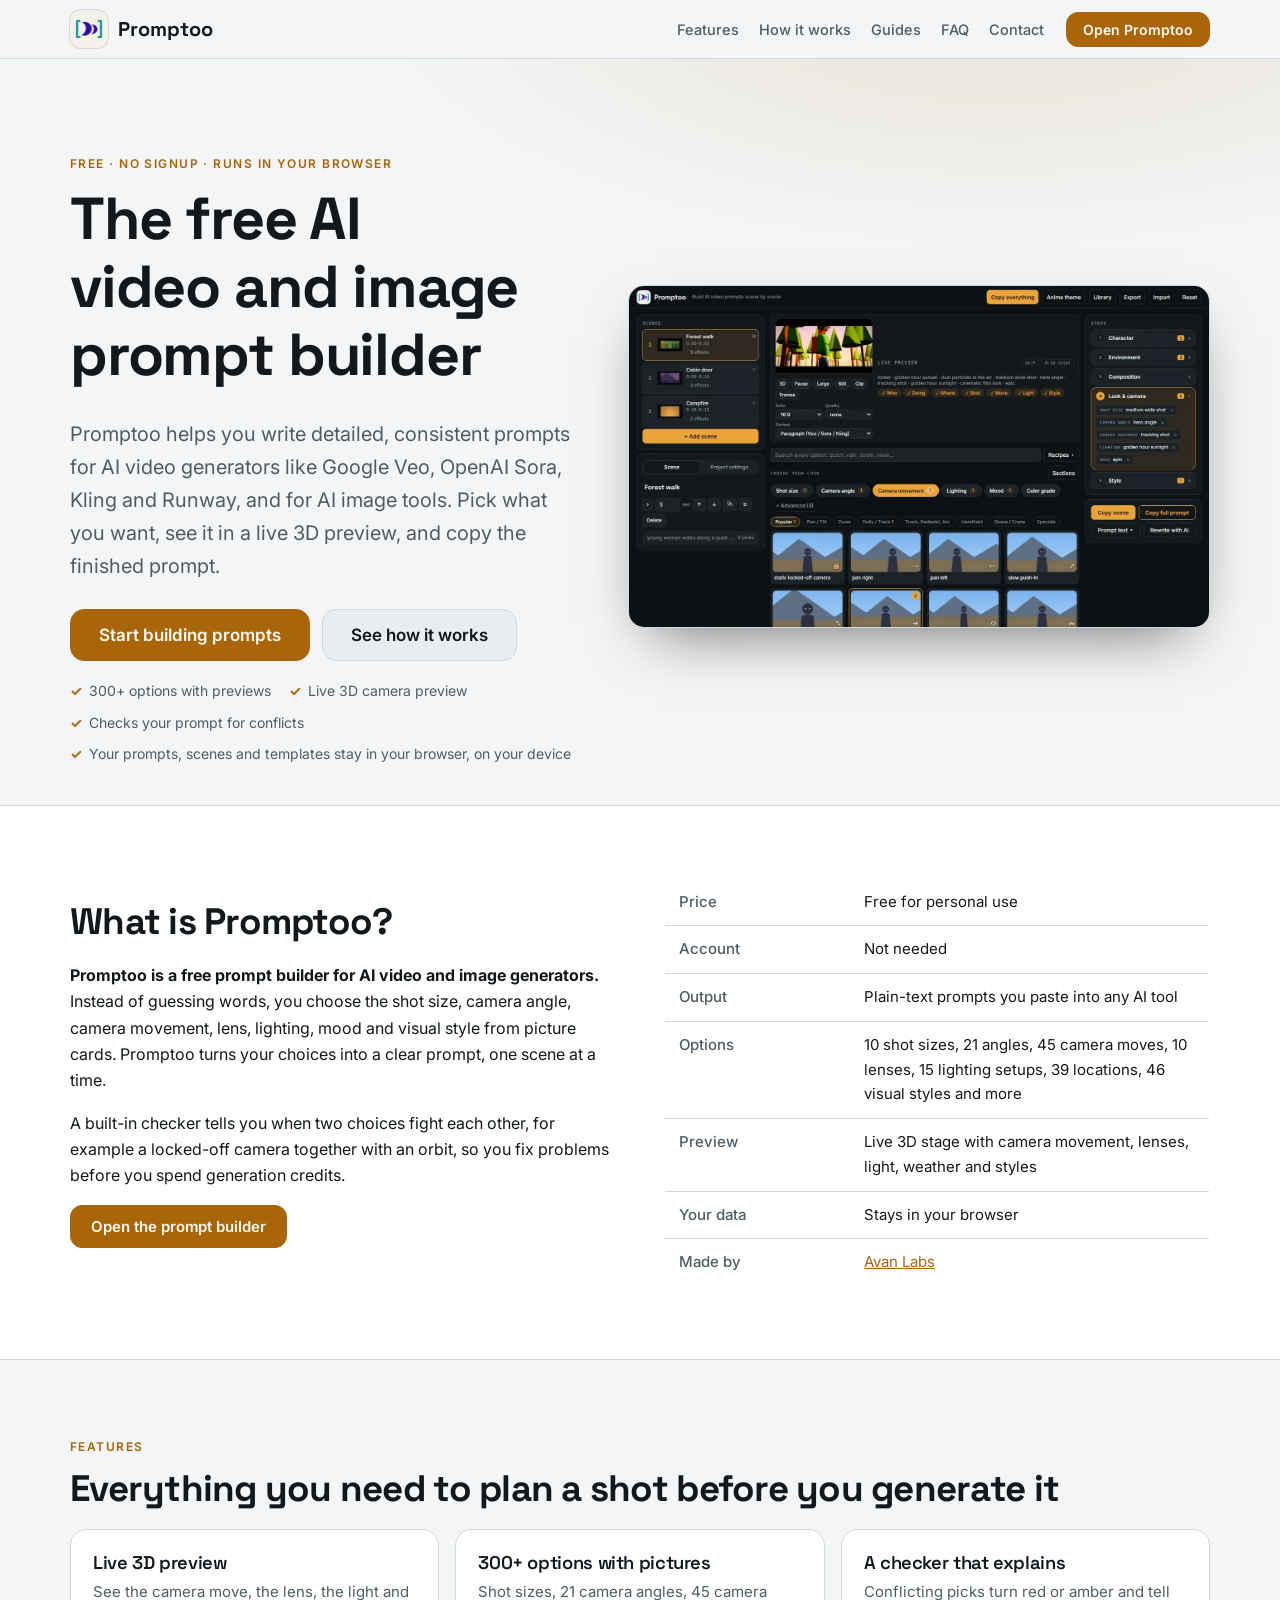
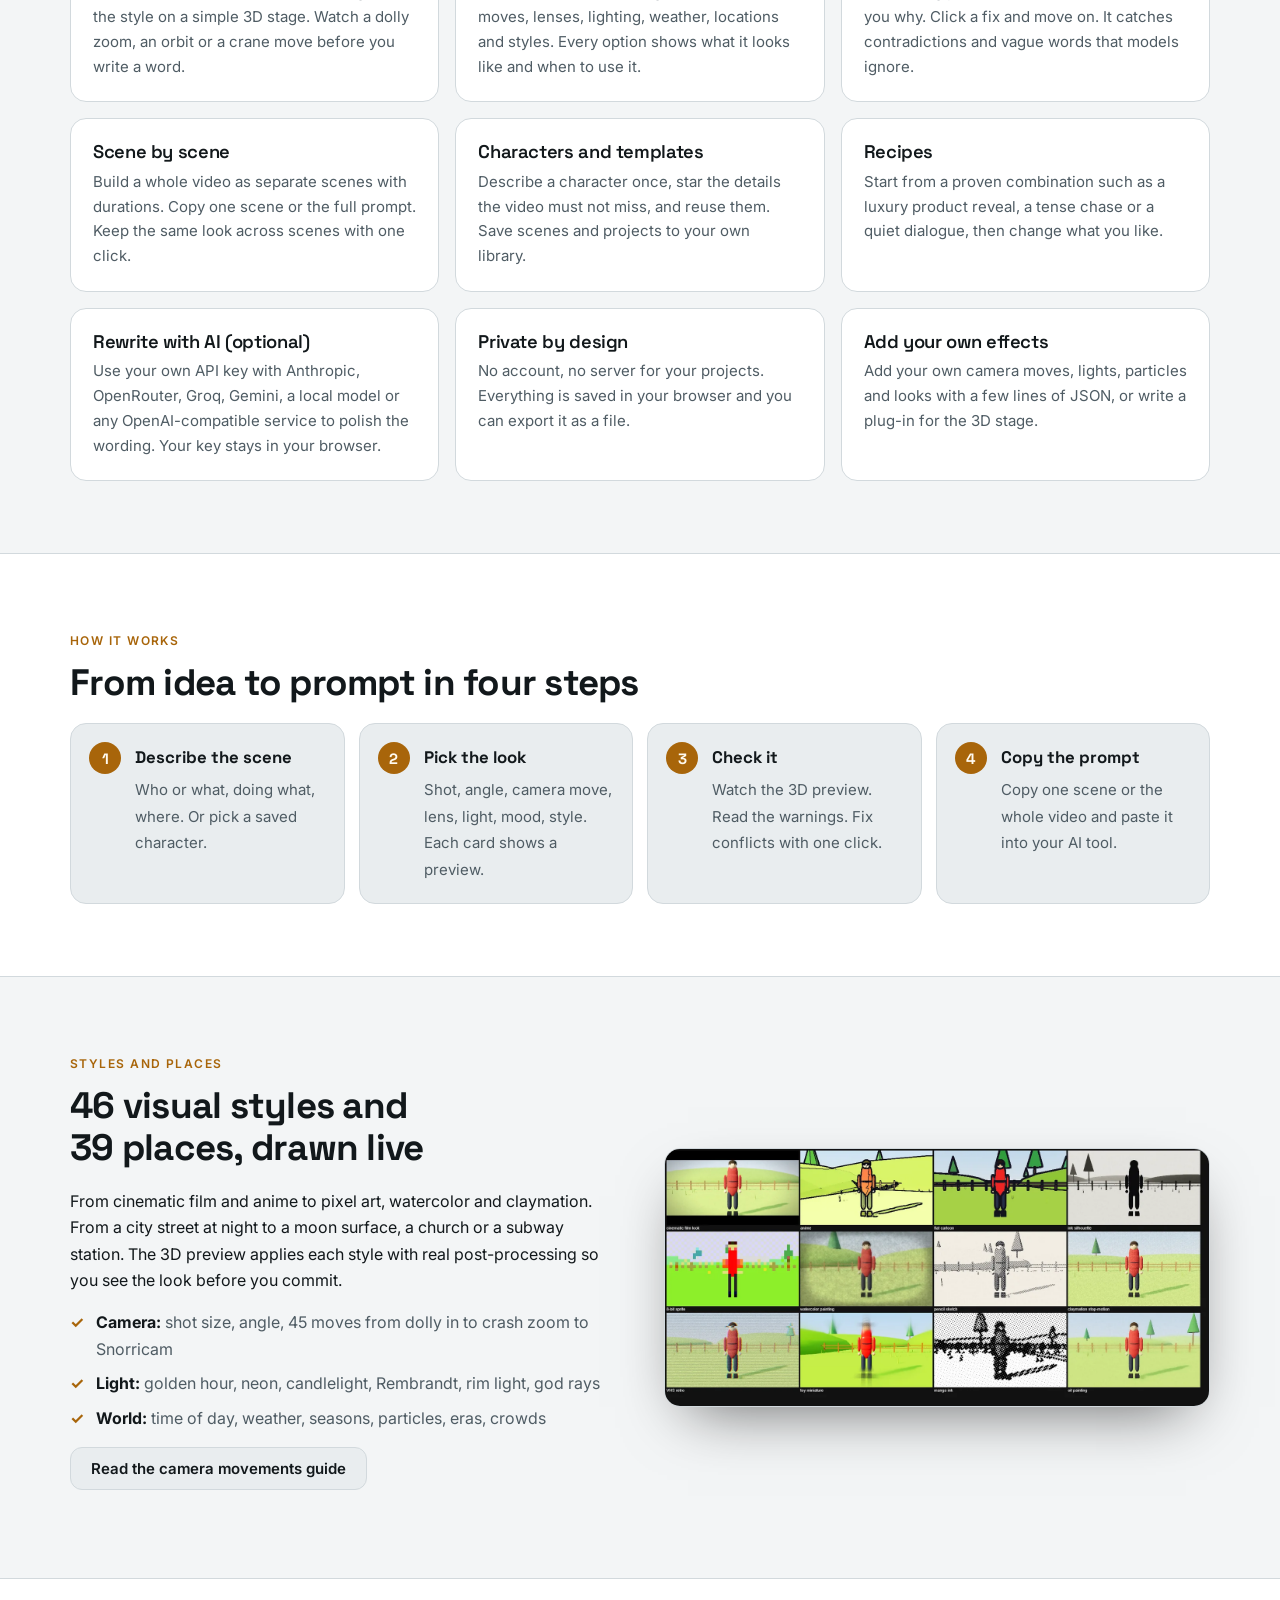
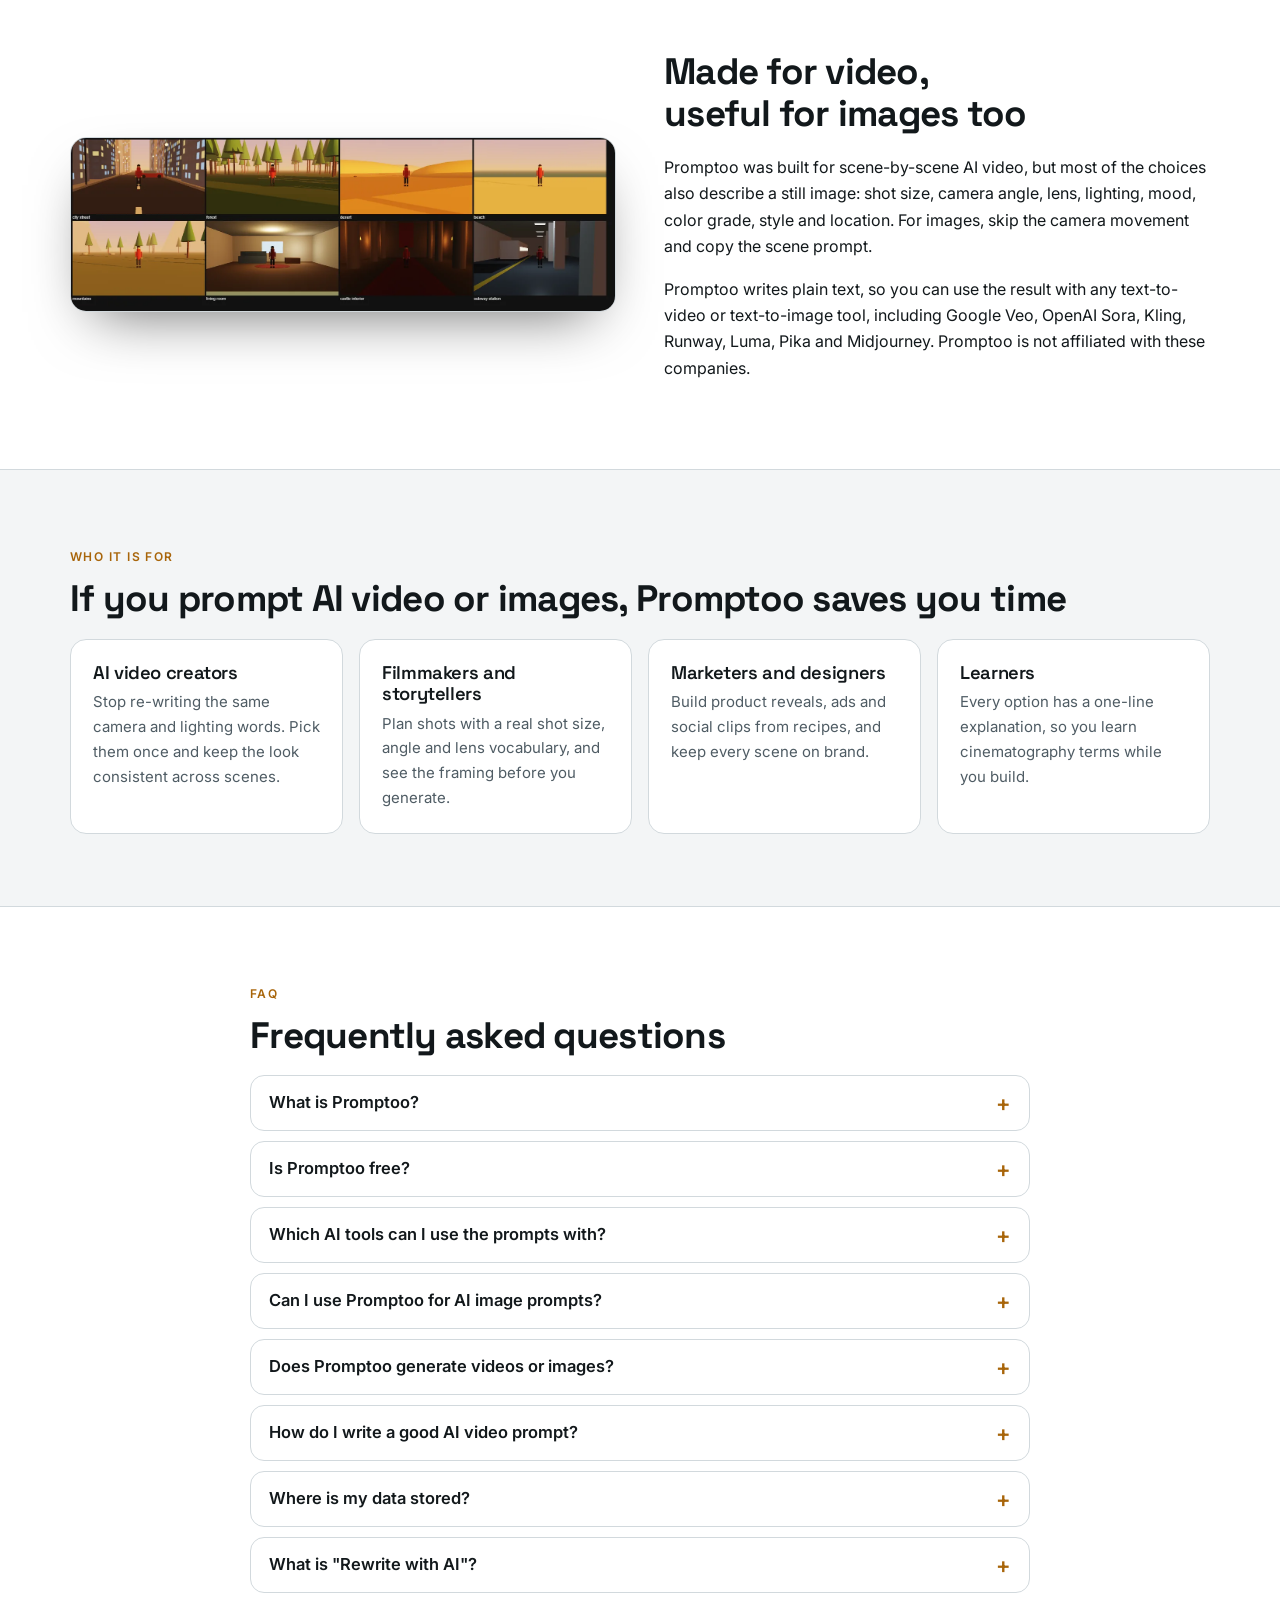
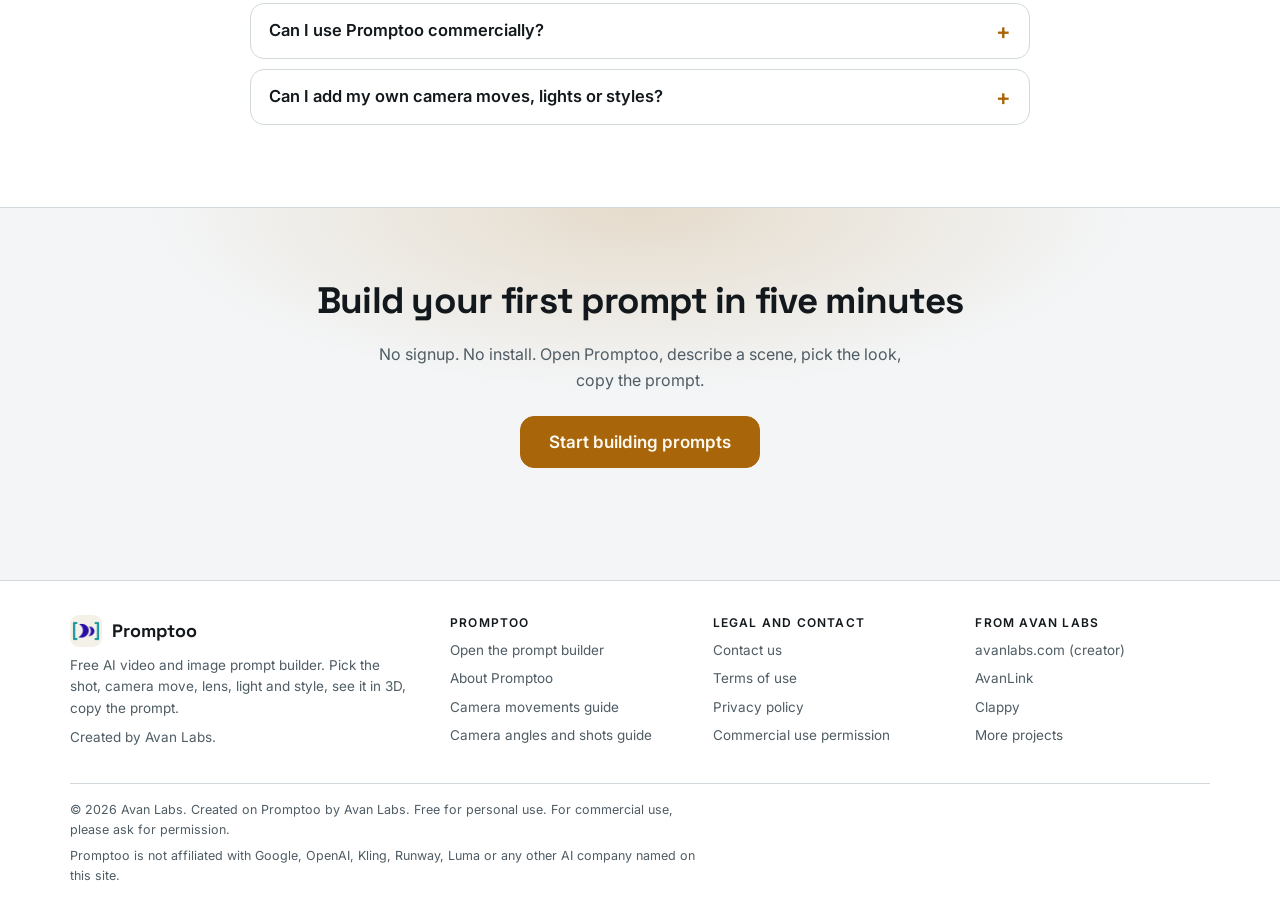
==== commit 2ab7cce9: "State that prompts, scenes and templates stay in the browser Co-Authored-By: Claude Sonnet 5.5 <nore" ====
--- a/index.html
+++ b/index.html
@@ -53,7 +53,7 @@
       { "@type": "Question", "name": "Which AI tools can I use the prompts with?", "acceptedAnswer": { "@type": "Answer", "text": "Promptoo writes plain-text prompts, so you can paste them into any text-to-video or text-to-image tool, such as Google Veo, OpenAI Sora, Kling, Runway, Luma, Pika or Midjourney. Promptoo is not affiliated with these companies." } },
       { "@type": "Question", "name": "Can I use Promptoo for AI image prompts?", "acceptedAnswer": { "@type": "Answer", "text": "Yes. Shot size, camera angle, lens, lighting, mood, color grade, style and location all work for still images. Skip the camera movement options and copy the scene prompt." } },
       { "@type": "Question", "name": "Does Promptoo generate videos or images?", "acceptedAnswer": { "@type": "Answer", "text": "No. Promptoo writes the prompt. The 3D preview is a quick planning aid that shows framing, camera movement and light with simple stand-in shapes. The final result depends on the AI tool you use." } },
-      { "@type": "Question", "name": "Where is my data stored?", "acceptedAnswer": { "@type": "Answer", "text": "In your browser only. Promptoo has no accounts and no server for your projects. You can export your project as a file and import it later." } },
+      { "@type": "Question", "name": "Where is my data stored?", "acceptedAnswer": { "@type": "Answer", "text": "Your prompts, scenes and templates stay in your browser, on your device. Promptoo has no accounts and no server for your projects. You can export your project as a file and import it later." } },
       { "@type": "Question", "name": "How do I write a good AI video prompt?", "acceptedAnswer": { "@type": "Answer", "text": "Describe the subject, what it does, and where. Then add the camera (shot size, angle, movement), the lighting, and the visual style. Keep each scene to one main action and avoid contradictions such as a locked-off camera with an orbit." } },
       { "@type": "Question", "name": "Can I use Promptoo commercially?", "acceptedAnswer": { "@type": "Answer", "text": "Commercial use needs permission. Contact Avan Labs through the contact page and describe how you plan to use it." } }
     ] }
@@ -93,6 +93,7 @@
         <li>300+ options with previews</li>
         <li>Live 3D camera preview</li>
         <li>Checks your prompt for conflicts</li>
+        <li>Your prompts, scenes and templates stay in your browser, on your device</li>
       </ul>
     </div>
     <div>
@@ -211,7 +212,7 @@
     <details><summary>Can I use Promptoo for AI image prompts?</summary><p>Yes. Shot size, camera angle, lens, lighting, mood, color grade, style and location all work for still images. Skip the camera movement options and copy the scene prompt.</p></details>
     <details><summary>Does Promptoo generate videos or images?</summary><p>No. Promptoo writes the prompt. The 3D preview is a planning aid that shows framing, camera movement and light with simple stand-in shapes. The final result depends on the AI tool you use, so expect it to differ.</p></details>
     <details><summary>How do I write a good AI video prompt?</summary><p>Describe the subject, what it does, and where. Then add the camera (shot size, angle, movement), the lighting and the visual style. Keep each scene to one main action, avoid contradictions, and avoid vague words like "cinematic shot". Promptoo builds this structure for you and checks it.</p></details>
-    <details><summary>Where is my data stored?</summary><p>In your browser only. Promptoo has no accounts and no server for your projects. You can export a project as a file and import it later. See the <a href="privacy.html">privacy policy</a>.</p></details>
+    <details><summary>Where is my data stored?</summary><p>Your prompts, scenes and templates stay in your browser, on your device. Promptoo has no accounts and no server for your projects. You can export a project as a file and import it later. See the <a href="privacy.html">privacy policy</a>.</p></details>
     <details><summary>What is "Rewrite with AI"?</summary><p>An optional button that sends your prompt to an AI provider you choose, using your own API key, and returns a polished version. Your key stays in your browser. You can ignore it and use Promptoo without any AI service.</p></details>
     <details><summary>Can I use Promptoo commercially?</summary><p>Commercial use needs permission from Avan Labs. Tell us how you plan to use it on the <a href="contact.html#commercial">contact page</a>. See the <a href="terms.html">terms of use</a>.</p></details>
     <details><summary>Can I add my own camera moves, lights or styles?</summary><p>Yes. Add your own styles in the Style tab, or add effects with a few lines of JSON in Project settings. Developers can write plug-ins for the 3D stage.</p></details>
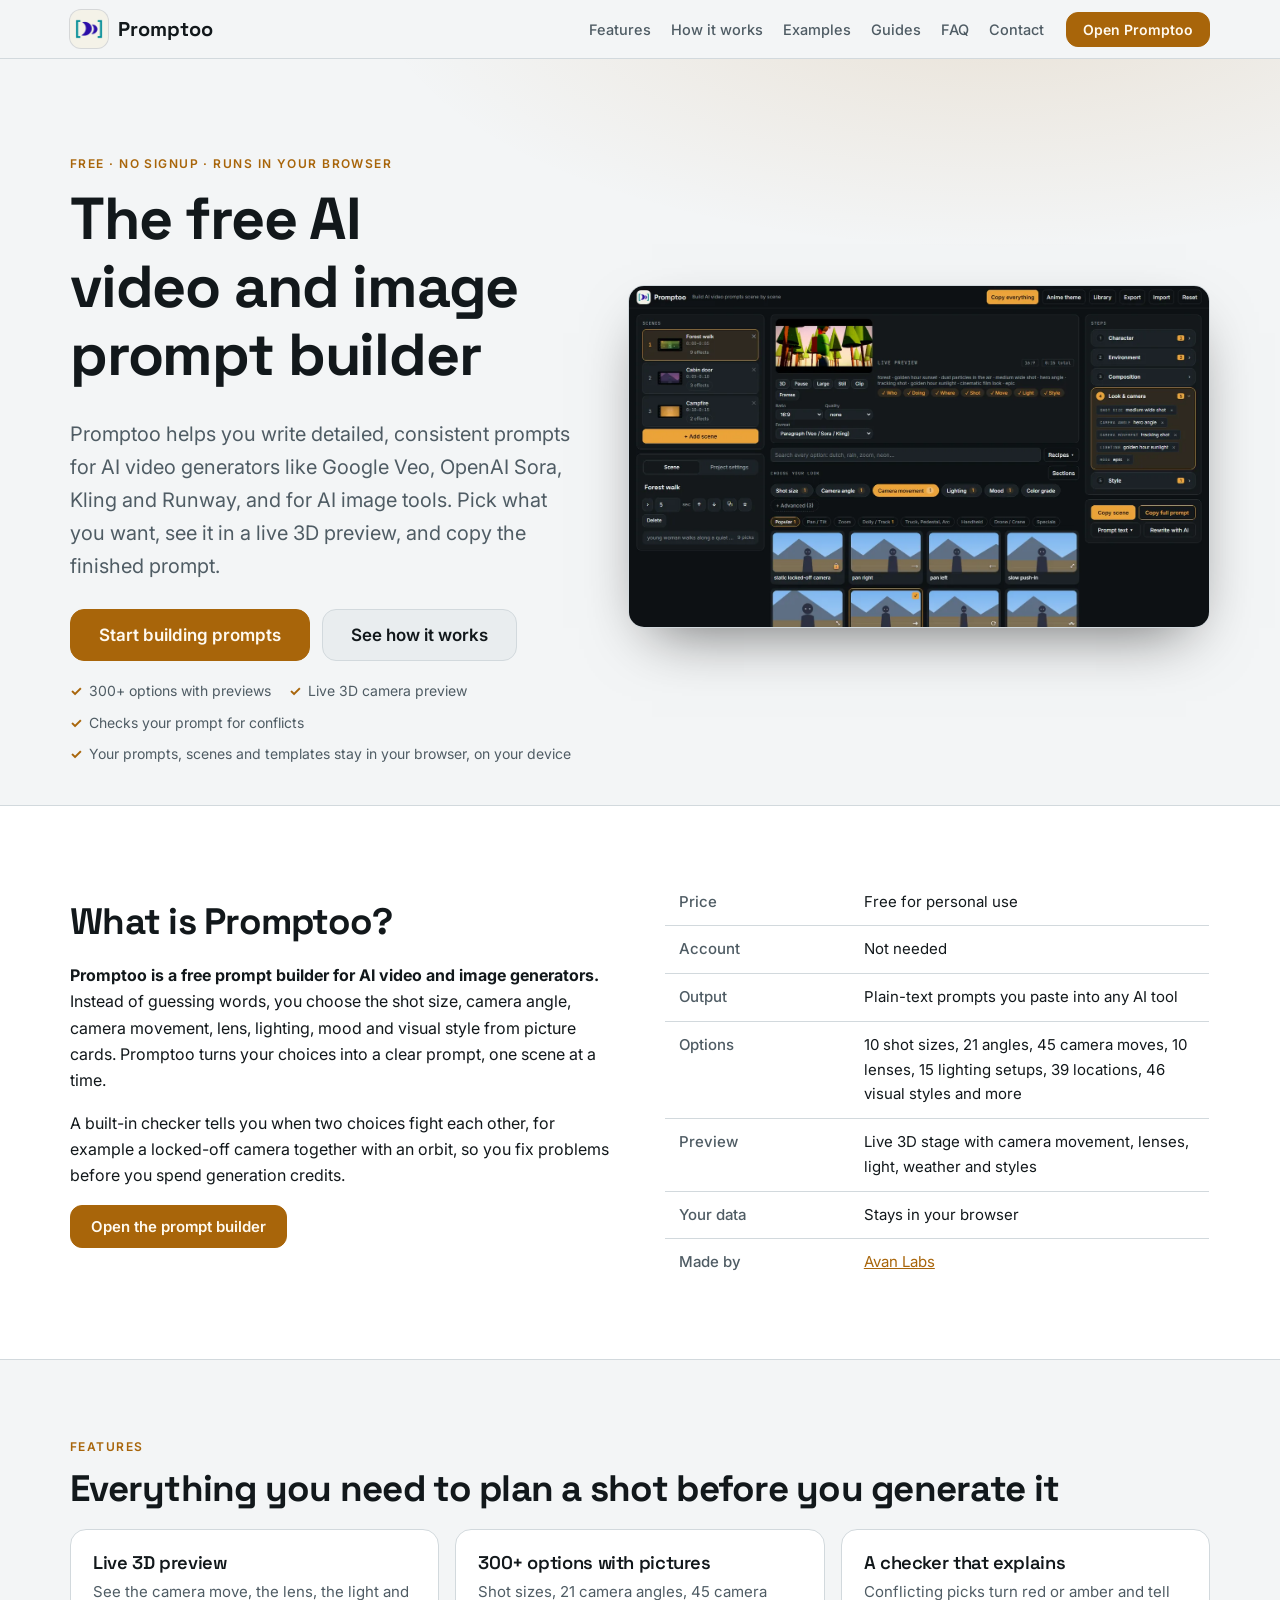
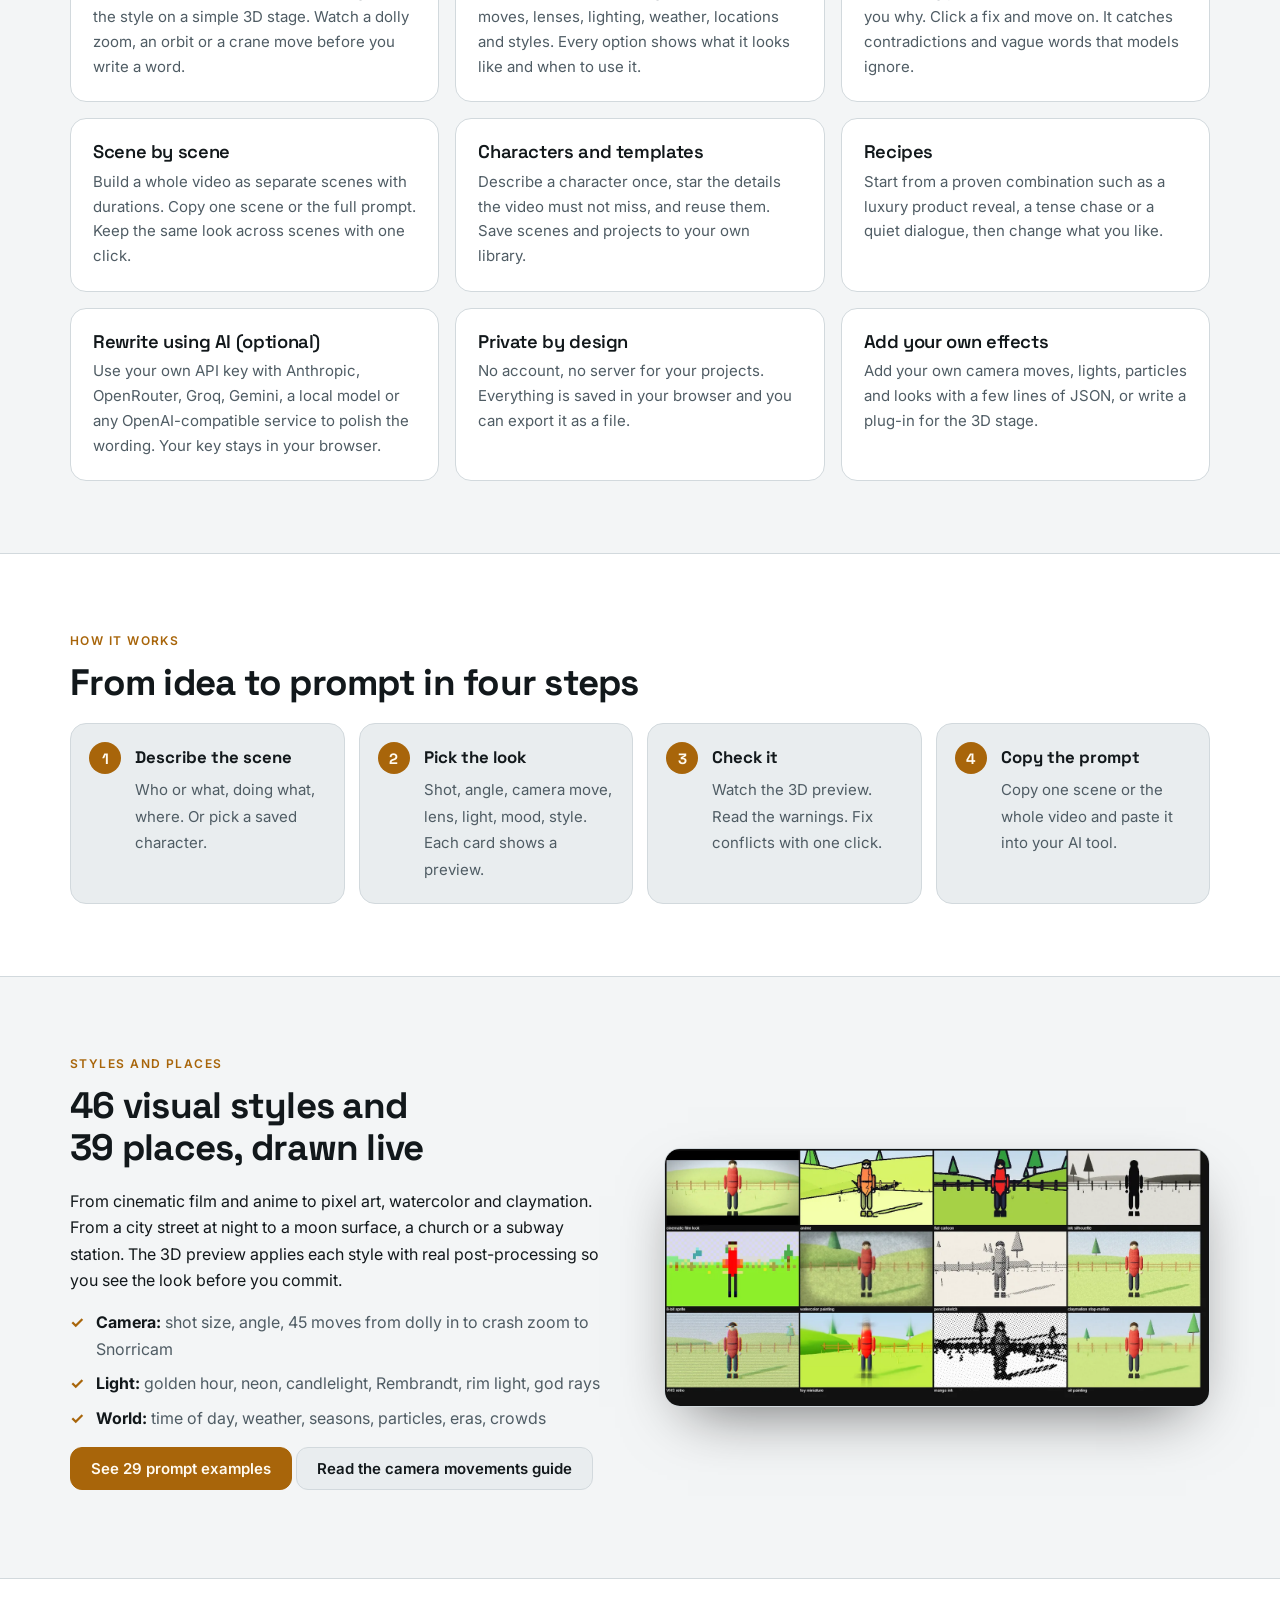
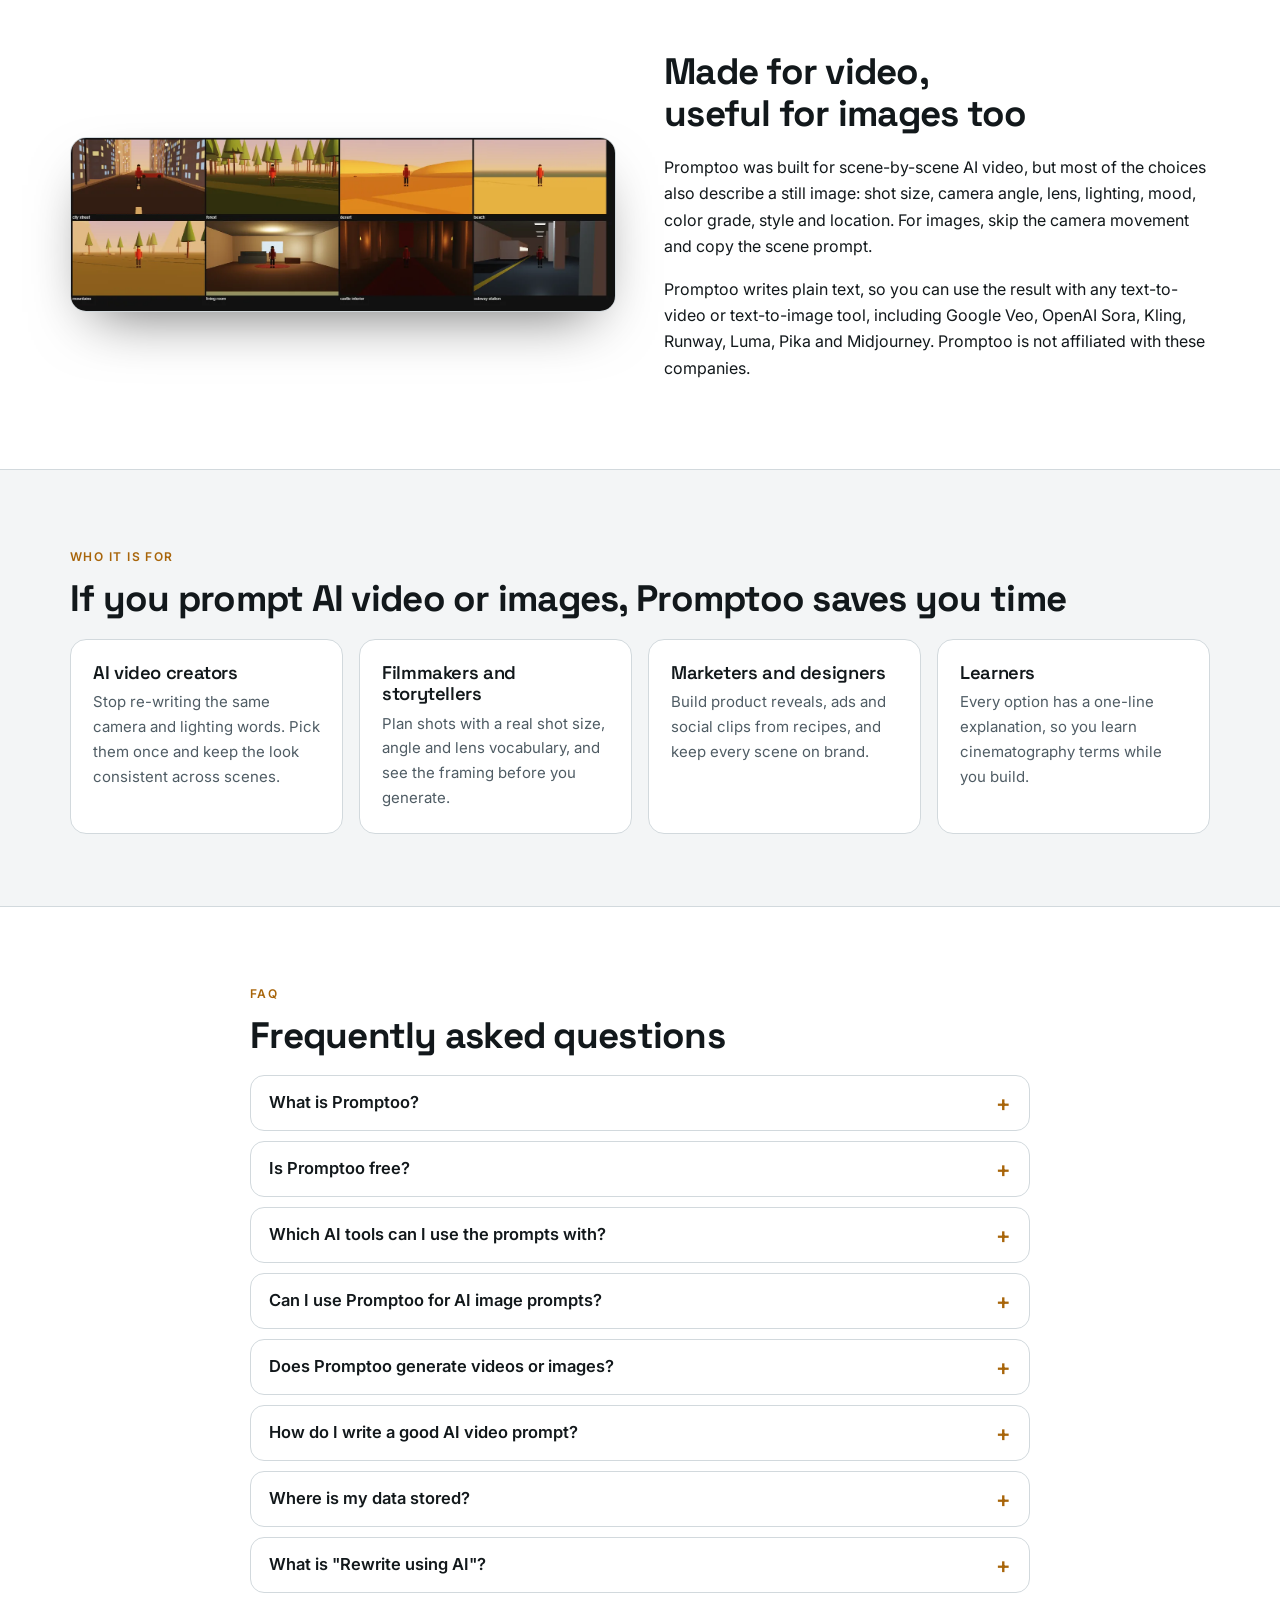
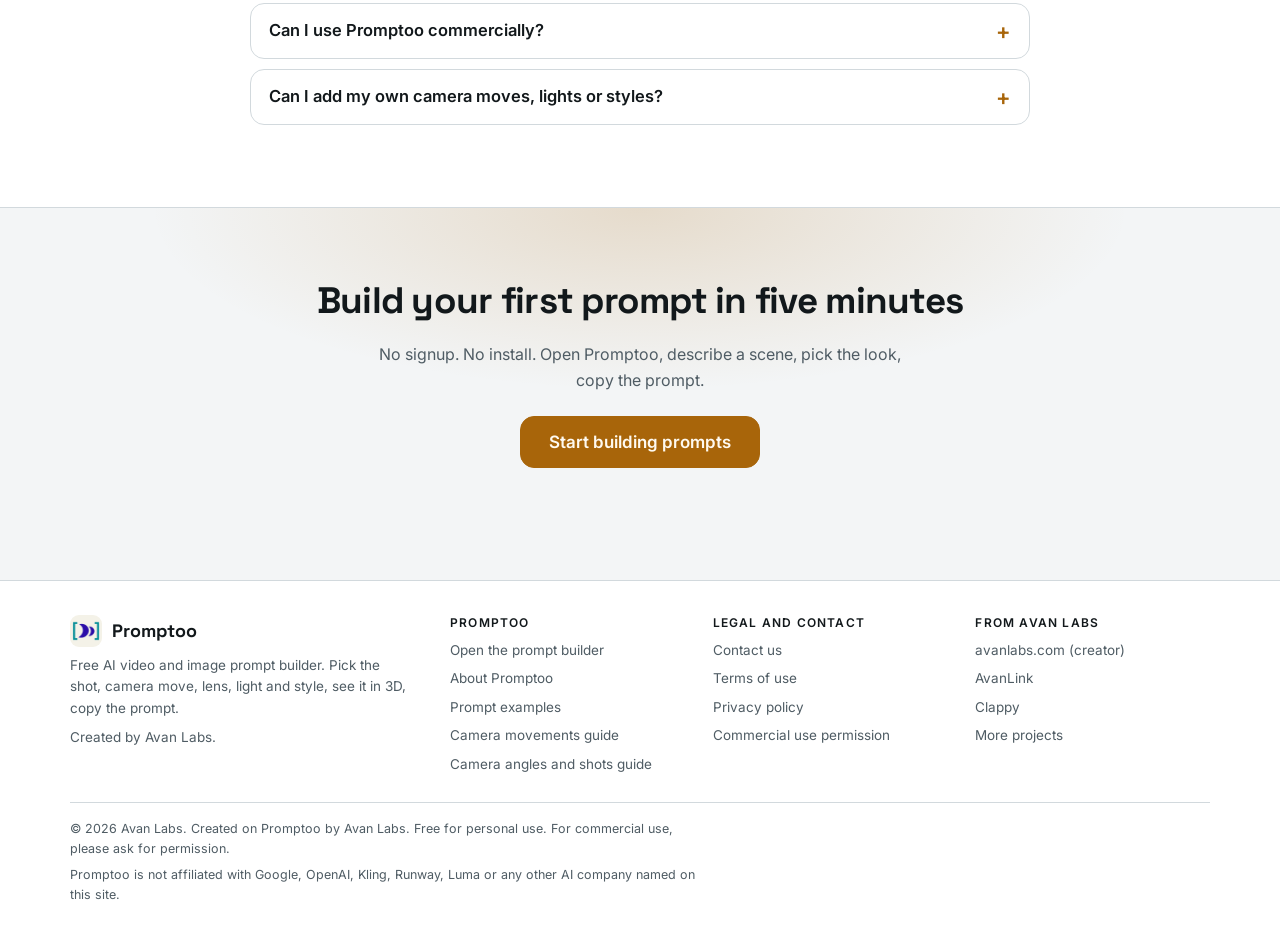
==== commit 42e8e079: "Add Movement tabs, prompt examples page, side-by-side AI rewrite, deploy SEO fixes - Character step:" ====
--- a/index.html
+++ b/index.html
@@ -1,276 +1,278 @@
-<!doctype html>
-<html lang="en">
-<head>
-<meta charset="utf-8">
-<meta name="viewport" content="width=device-width,initial-scale=1">
-<title>Promptoo: Free AI Video and Image Prompt Generator</title>
-<meta name="description" content="Build AI video and image prompts scene by scene. Pick camera moves, lenses, lighting and style with a live 3D preview. Free, no signup. For Veo, Sora, Kling and more.">
-<meta name="keywords" content="AI video prompt generator, AI image prompt generator, AI prompt builder, Veo prompt generator, Sora prompt generator, Kling prompt generator, text to video prompts, cinematic prompt generator, camera movement prompts, shot list prompt builder">
-<meta name="author" content="Avan Labs">
-<meta name="robots" content="index,follow,max-image-preview:large">
-<meta name="theme-color" content="#0d1113">
-<link rel="canonical" href="https://promptoo.avanlabs.com/">
-<link rel="icon" type="image/png" href="img/favicon.png">
-<meta property="og:type" content="website">
-<meta property="og:site_name" content="Promptoo">
-<meta property="og:title" content="Promptoo: Free AI Video and Image Prompt Generator">
-<meta property="og:description" content="Pick the shot, camera move, lens, light and style. See it in a live 3D preview. Copy a detailed prompt for AI video and image tools. Free, no signup.">
-<meta property="og:url" content="https://promptoo.avanlabs.com/">
-<meta property="og:image" content="https://promptoo.avanlabs.com/img/og.png">
-<meta property="og:image:width" content="1200"><meta property="og:image:height" content="630">
-<meta property="og:image:alt" content="Promptoo, a free AI video and image prompt builder with a live 3D preview">
-<meta name="twitter:card" content="summary_large_image">
-<meta name="twitter:title" content="Promptoo: Free AI Video and Image Prompt Generator">
-<meta name="twitter:description" content="Pick the shot, camera move, lens, light and style. See it in 3D. Copy the prompt.">
-<meta name="twitter:image" content="https://promptoo.avanlabs.com/img/og.png">
-<link rel="preconnect" href="https://fonts.googleapis.com"><link rel="preconnect" href="https://fonts.gstatic.com" crossorigin>
-<link rel="stylesheet" href="https://fonts.googleapis.com/css2?family=Inter:wght@400;500;600&family=Space+Grotesk:wght@500;600;700&display=swap">
-<link rel="stylesheet" href="site.css">
-<link rel="stylesheet" href="footer.css">
-<script type="application/ld+json">
-{
-  "@context": "https://schema.org",
-  "@graph": [
-    { "@type": "Organization", "@id": "https://avanlabs.com/#org", "name": "Avan Labs", "url": "https://avanlabs.com", "logo": "https://promptoo.avanlabs.com/img/logo.png" },
-    { "@type": "WebSite", "@id": "https://promptoo.avanlabs.com/#site", "name": "Promptoo", "url": "https://promptoo.avanlabs.com/", "publisher": { "@id": "https://avanlabs.com/#org" }, "inLanguage": "en" },
-    { "@type": "SoftwareApplication", "@id": "https://promptoo.avanlabs.com/#app", "name": "Promptoo", "url": "https://promptoo.avanlabs.com/app.html",
-      "applicationCategory": "MultimediaApplication", "operatingSystem": "Web browser", "browserRequirements": "Requires a modern browser. WebGL is needed for the 3D preview.",
-      "description": "A free, browser-based prompt builder for AI video and image generators. Choose shot size, camera angle, camera movement, lens, lighting, location and visual style, preview them in 3D, and copy a finished prompt.",
-      "image": "https://promptoo.avanlabs.com/img/og.png", "isAccessibleForFree": true,
-      "offers": { "@type": "Offer", "price": "0", "priceCurrency": "USD", "description": "Free for personal use. Commercial use requires permission." },
-      "creator": { "@id": "https://avanlabs.com/#org" }, "publisher": { "@id": "https://avanlabs.com/#org" },
-      "featureList": ["Scene by scene prompt builder", "Live 3D preview of camera moves, lenses, lighting and styles", "Prompt checker that explains conflicting choices", "More than 300 options with previews", "Template and character library", "Optional Rewrite with AI using your own API key", "No signup, runs in your browser"] },
-    { "@type": "HowTo", "name": "How to build an AI video prompt with Promptoo", "totalTime": "PT5M",
-      "step": [
-        { "@type": "HowToStep", "name": "Describe the scene", "text": "Write who or what is in the scene, what they are doing and where. Or build a character card and reuse it." },
-        { "@type": "HowToStep", "name": "Pick the look", "text": "Choose shot size, camera angle, camera movement, lens, lighting, mood, style and environment. Each option has a preview." },
-        { "@type": "HowToStep", "name": "Check the result", "text": "Watch the live 3D preview and read the checker warnings. Fix contradictions with one click." },
-        { "@type": "HowToStep", "name": "Copy the prompt", "text": "Copy the scene or the full prompt and paste it into your AI video or image generator." }
-      ] },
-    { "@type": "FAQPage", "mainEntity": [
-      { "@type": "Question", "name": "What is Promptoo?", "acceptedAnswer": { "@type": "Answer", "text": "Promptoo is a free, browser-based prompt builder for AI video and image generators. You pick shot size, camera angle, camera movement, lens, lighting, style and location, see them in a live 3D preview, and copy a finished prompt." } },
-      { "@type": "Question", "name": "Is Promptoo free?", "acceptedAnswer": { "@type": "Answer", "text": "Yes. Promptoo is free for personal use and needs no account. Commercial use needs permission from Avan Labs." } },
-      { "@type": "Question", "name": "Which AI tools can I use the prompts with?", "acceptedAnswer": { "@type": "Answer", "text": "Promptoo writes plain-text prompts, so you can paste them into any text-to-video or text-to-image tool, such as Google Veo, OpenAI Sora, Kling, Runway, Luma, Pika or Midjourney. Promptoo is not affiliated with these companies." } },
-      { "@type": "Question", "name": "Can I use Promptoo for AI image prompts?", "acceptedAnswer": { "@type": "Answer", "text": "Yes. Shot size, camera angle, lens, lighting, mood, color grade, style and location all work for still images. Skip the camera movement options and copy the scene prompt." } },
-      { "@type": "Question", "name": "Does Promptoo generate videos or images?", "acceptedAnswer": { "@type": "Answer", "text": "No. Promptoo writes the prompt. The 3D preview is a quick planning aid that shows framing, camera movement and light with simple stand-in shapes. The final result depends on the AI tool you use." } },
-      { "@type": "Question", "name": "Where is my data stored?", "acceptedAnswer": { "@type": "Answer", "text": "Your prompts, scenes and templates stay in your browser, on your device. Promptoo has no accounts and no server for your projects. You can export your project as a file and import it later." } },
-      { "@type": "Question", "name": "How do I write a good AI video prompt?", "acceptedAnswer": { "@type": "Answer", "text": "Describe the subject, what it does, and where. Then add the camera (shot size, angle, movement), the lighting, and the visual style. Keep each scene to one main action and avoid contradictions such as a locked-off camera with an orbit." } },
-      { "@type": "Question", "name": "Can I use Promptoo commercially?", "acceptedAnswer": { "@type": "Answer", "text": "Commercial use needs permission. Contact Avan Labs through the contact page and describe how you plan to use it." } }
-    ] }
-  ]
-}
-</script>
-</head>
-<body>
-<!--header:start-->
-<header class="site-head">
-  <div class="sh-in">
-    <a class="sh-logo" href="index.html" aria-label="Promptoo home"><span class="mark"><img src="img/logo.png" width="28" height="28" alt=""></span><span>Promptoo</span></a>
-    <nav class="sh-nav" aria-label="Main">
-      <a href="index.html#features">Features</a>
-      <a href="index.html#how">How it works</a>
-      <a href="camera-movements.html">Guides</a>
-      <a href="index.html#faq">FAQ</a>
-      <a href="contact.html">Contact</a>
-    </nav>
-    <a class="btn pri" href="app.html">Open Promptoo</a>
-  </div>
-</header>
-<!--header:end-->
-
-<main>
-<section class="hero">
-  <div class="wrap hero-grid">
-    <div>
-      <span class="eyebrow">Free · No signup · Runs in your browser</span>
-      <h1>The free AI video and image prompt builder</h1>
-      <p class="lead">Promptoo helps you write detailed, consistent prompts for AI video generators like Google Veo, OpenAI Sora, Kling and Runway, and for AI image tools. Pick what you want, see it in a live 3D preview, and copy the finished prompt.</p>
-      <div class="cta">
-        <a class="btn pri big" href="app.html">Start building prompts</a>
-        <a class="btn big" href="#how">See how it works</a>
-      </div>
-      <ul class="facts">
-        <li>300+ options with previews</li>
-        <li>Live 3D camera preview</li>
-        <li>Checks your prompt for conflicts</li>
-        <li>Your prompts, scenes and templates stay in your browser, on your device</li>
-      </ul>
-    </div>
-    <div>
-      <img class="shot" src="img/hero-app.webp" width="1400" height="821" alt="The Promptoo prompt builder showing a scene list, a live 3D preview of a woman in a forest at golden hour, and camera movement options" fetchpriority="high">
-    </div>
-  </div>
-</section>
-
-<section class="alt" id="what">
-  <div class="wrap two">
-    <div>
-      <h2>What is Promptoo?</h2>
-      <p><strong>Promptoo is a free prompt builder for AI video and image generators.</strong> Instead of guessing words, you choose the shot size, camera angle, camera movement, lens, lighting, mood and visual style from picture cards. Promptoo turns your choices into a clear prompt, one scene at a time.</p>
-      <p>A built-in checker tells you when two choices fight each other, for example a locked-off camera together with an orbit, so you fix problems before you spend generation credits.</p>
-      <p><a class="btn pri" href="app.html">Open the prompt builder</a></p>
-    </div>
-    <div class="tablewrap">
-      <table class="facts">
-        <tbody>
-          <tr><th>Price</th><td>Free for personal use</td></tr>
-          <tr><th>Account</th><td>Not needed</td></tr>
-          <tr><th>Output</th><td>Plain-text prompts you paste into any AI tool</td></tr>
-          <tr><th>Options</th><td>10 shot sizes, 21 angles, 45 camera moves, 10 lenses, 15 lighting setups, 39 locations, 46 visual styles and more</td></tr>
-          <tr><th>Preview</th><td>Live 3D stage with camera movement, lenses, light, weather and styles</td></tr>
-          <tr><th>Your data</th><td>Stays in your browser</td></tr>
-          <tr><th>Made by</th><td><a href="https://avanlabs.com" rel="noopener">Avan Labs</a></td></tr>
-        </tbody>
-      </table>
-    </div>
-  </div>
-</section>
-
-<section id="features">
-  <div class="wrap">
-    <span class="eyebrow">Features</span>
-    <h2>Everything you need to plan a shot before you generate it</h2>
-    <div class="grid g3">
-      <div class="card"><h3>Live 3D preview</h3><p>See the camera move, the lens, the light and the style on a simple 3D stage. Watch a dolly zoom, an orbit or a crane move before you write a word.</p></div>
-      <div class="card"><h3>300+ options with pictures</h3><p>Shot sizes, 21 camera angles, 45 camera moves, lenses, lighting, weather, locations and styles. Every option shows what it looks like and when to use it.</p></div>
-      <div class="card"><h3>A checker that explains</h3><p>Conflicting picks turn red or amber and tell you why. Click a fix and move on. It catches contradictions and vague words that models ignore.</p></div>
-      <div class="card"><h3>Scene by scene</h3><p>Build a whole video as separate scenes with durations. Copy one scene or the full prompt. Keep the same look across scenes with one click.</p></div>
-      <div class="card"><h3>Characters and templates</h3><p>Describe a character once, star the details the video must not miss, and reuse them. Save scenes and projects to your own library.</p></div>
-      <div class="card"><h3>Recipes</h3><p>Start from a proven combination such as a luxury product reveal, a tense chase or a quiet dialogue, then change what you like.</p></div>
-      <div class="card"><h3>Rewrite with AI (optional)</h3><p>Use your own API key with Anthropic, OpenRouter, Groq, Gemini, a local model or any OpenAI-compatible service to polish the wording. Your key stays in your browser.</p></div>
-      <div class="card"><h3>Private by design</h3><p>No account, no server for your projects. Everything is saved in your browser and you can export it as a file.</p></div>
-      <div class="card"><h3>Add your own effects</h3><p>Add your own camera moves, lights, particles and looks with a few lines of JSON, or write a plug-in for the 3D stage.</p></div>
-    </div>
-  </div>
-</section>
-
-<section class="alt" id="how">
-  <div class="wrap">
-    <span class="eyebrow">How it works</span>
-    <h2>From idea to prompt in four steps</h2>
-    <ol class="steps">
-      <li><b>Describe the scene</b><span>Who or what, doing what, where. Or pick a saved character.</span></li>
-      <li><b>Pick the look</b><span>Shot, angle, camera move, lens, light, mood, style. Each card shows a preview.</span></li>
-      <li><b>Check it</b><span>Watch the 3D preview. Read the warnings. Fix conflicts with one click.</span></li>
-      <li><b>Copy the prompt</b><span>Copy one scene or the whole video and paste it into your AI tool.</span></li>
-    </ol>
-  </div>
-</section>
-
-<section id="looks">
-  <div class="wrap two">
-    <div>
-      <span class="eyebrow">Styles and places</span>
-      <h2>46 visual styles and 39 places, drawn live</h2>
-      <p>From cinematic film and anime to pixel art, watercolor and claymation. From a city street at night to a moon surface, a church or a subway station. The 3D preview applies each style with real post-processing so you see the look before you commit.</p>
-      <ul class="tick">
-        <li><b>Camera:</b> shot size, angle, 45 moves from dolly in to crash zoom to Snorricam</li>
-        <li><b>Light:</b> golden hour, neon, candlelight, Rembrandt, rim light, god rays</li>
-        <li><b>World:</b> time of day, weather, seasons, particles, eras, crowds</li>
-      </ul>
-      <p><a class="btn" href="camera-movements.html">Read the camera movements guide</a></p>
-    </div>
-    <div>
-      <img class="shot" src="img/styles.webp" width="1400" height="662" alt="Twelve visual styles of the same scene in Promptoo's 3D preview: cinematic, anime, flat cartoon, ink silhouette, 8-bit, watercolor, pencil sketch, claymation, VHS, toy miniature, manga and oil painting" loading="lazy">
-    </div>
-  </div>
-</section>
-
-<section class="alt">
-  <div class="wrap two">
-    <div>
-      <img class="shot" src="img/locations.webp" width="1400" height="445" alt="Eight locations in Promptoo's 3D preview: city street, forest, desert, beach, mountains, living room, castle interior and subway station" loading="lazy">
-    </div>
-    <div>
-      <h2>Made for video, useful for images too</h2>
-      <p>Promptoo was built for scene-by-scene AI video, but most of the choices also describe a still image: shot size, camera angle, lens, lighting, mood, color grade, style and location. For images, skip the camera movement and copy the scene prompt.</p>
-      <p>Promptoo writes plain text, so you can use the result with any text-to-video or text-to-image tool, including Google Veo, OpenAI Sora, Kling, Runway, Luma, Pika and Midjourney. Promptoo is not affiliated with these companies.</p>
-    </div>
-  </div>
-</section>
-
-<section id="who">
-  <div class="wrap">
-    <span class="eyebrow">Who it is for</span>
-    <h2>If you prompt AI video or images, Promptoo saves you time</h2>
-    <div class="grid">
-      <div class="card"><h3>AI video creators</h3><p>Stop re-writing the same camera and lighting words. Pick them once and keep the look consistent across scenes.</p></div>
-      <div class="card"><h3>Filmmakers and storytellers</h3><p>Plan shots with a real shot size, angle and lens vocabulary, and see the framing before you generate.</p></div>
-      <div class="card"><h3>Marketers and designers</h3><p>Build product reveals, ads and social clips from recipes, and keep every scene on brand.</p></div>
-      <div class="card"><h3>Learners</h3><p>Every option has a one-line explanation, so you learn cinematography terms while you build.</p></div>
-    </div>
-  </div>
-</section>
-
-<section class="alt faq" id="faq">
-  <div class="wrap narrow">
-    <span class="eyebrow">FAQ</span>
-    <h2>Frequently asked questions</h2>
-    <details><summary>What is Promptoo?</summary><p>Promptoo is a free, browser-based prompt builder for AI video and image generators. You pick shot size, camera angle, camera movement, lens, lighting, style and location, see them in a live 3D preview, and copy a finished prompt.</p></details>
-    <details><summary>Is Promptoo free?</summary><p>Yes. Promptoo is free for personal use and needs no account. If you want to use it commercially, please <a href="contact.html#commercial">ask for permission</a>.</p></details>
-    <details><summary>Which AI tools can I use the prompts with?</summary><p>Promptoo writes plain-text prompts, so you can paste them into any text-to-video or text-to-image tool, such as Google Veo, OpenAI Sora, Kling, Runway, Luma, Pika or Midjourney. Promptoo is not affiliated with these companies.</p></details>
-    <details><summary>Can I use Promptoo for AI image prompts?</summary><p>Yes. Shot size, camera angle, lens, lighting, mood, color grade, style and location all work for still images. Skip the camera movement options and copy the scene prompt.</p></details>
-    <details><summary>Does Promptoo generate videos or images?</summary><p>No. Promptoo writes the prompt. The 3D preview is a planning aid that shows framing, camera movement and light with simple stand-in shapes. The final result depends on the AI tool you use, so expect it to differ.</p></details>
-    <details><summary>How do I write a good AI video prompt?</summary><p>Describe the subject, what it does, and where. Then add the camera (shot size, angle, movement), the lighting and the visual style. Keep each scene to one main action, avoid contradictions, and avoid vague words like "cinematic shot". Promptoo builds this structure for you and checks it.</p></details>
-    <details><summary>Where is my data stored?</summary><p>Your prompts, scenes and templates stay in your browser, on your device. Promptoo has no accounts and no server for your projects. You can export a project as a file and import it later. See the <a href="privacy.html">privacy policy</a>.</p></details>
-    <details><summary>What is "Rewrite with AI"?</summary><p>An optional button that sends your prompt to an AI provider you choose, using your own API key, and returns a polished version. Your key stays in your browser. You can ignore it and use Promptoo without any AI service.</p></details>
-    <details><summary>Can I use Promptoo commercially?</summary><p>Commercial use needs permission from Avan Labs. Tell us how you plan to use it on the <a href="contact.html#commercial">contact page</a>. See the <a href="terms.html">terms of use</a>.</p></details>
-    <details><summary>Can I add my own camera moves, lights or styles?</summary><p>Yes. Add your own styles in the Style tab, or add effects with a few lines of JSON in Project settings. Developers can write plug-ins for the 3D stage.</p></details>
-  </div>
-</section>
-
-<section class="band">
-  <div class="wrap">
-    <h2>Build your first prompt in five minutes</h2>
-    <p>No signup. No install. Open Promptoo, describe a scene, pick the look, copy the prompt.</p>
-    <a class="btn pri big" href="app.html">Start building prompts</a>
-  </div>
-</section>
-</main>
-
-<!--footer:start-->
-<footer class="site-footer" id="site-footer">
-  <div class="sf-in">
-    <div class="sf-grid">
-      <div>
-        <div class="sf-brand"><img src="img/logo.png" alt="" width="32" height="32">Promptoo</div>
-        <p>Free AI video and image prompt builder. Pick the shot, camera move, lens, light and style, see it in 3D, copy the prompt.</p>
-        <p>Created by <a href="https://avanlabs.com" rel="noopener">Avan Labs</a>.</p>
-      </div>
-      <div>
-        <h3>Promptoo</h3>
-        <ul>
-          <li><a href="app.html">Open the prompt builder</a></li>
-          <li><a href="index.html">About Promptoo</a></li>
-          <li><a href="camera-movements.html">Camera movements guide</a></li>
-          <li><a href="camera-angles-and-shots.html">Camera angles and shots guide</a></li>
-        </ul>
-      </div>
-      <div>
-        <h3>Legal and contact</h3>
-        <ul>
-          <li><a href="contact.html">Contact us</a></li>
-          <li><a href="terms.html">Terms of use</a></li>
-          <li><a href="privacy.html">Privacy policy</a></li>
-          <li><a href="contact.html#commercial">Commercial use permission</a></li>
-        </ul>
-      </div>
-      <div>
-        <h3>From Avan Labs</h3>
-        <ul>
-          <li><a href="https://avanlabs.com" rel="noopener">avanlabs.com (creator)</a></li>
-          <li><a href="https://link.avanlabs.com" rel="noopener">AvanLink</a></li>
-          <li><a href="https://avanlabs.com" rel="noopener">Clappy</a></li>
-          <li><a href="https://avanlabs.com" rel="noopener">More projects</a></li>
-        </ul>
-      </div>
-    </div>
-    <div class="sf-legal">
-      <span>&copy; 2026 Avan Labs. Created on Promptoo by Avan Labs. Free for personal use. For commercial use, please <a href="contact.html#commercial">ask for permission</a>.</span>
-      <span>Promptoo is not affiliated with Google, OpenAI, Kling, Runway, Luma or any other AI company named on this site.</span>
-    </div>
-  </div>
-</footer>
-<!--footer:end-->
-</body>
-</html>
+<!doctype html>
+<html lang="en">
+<head>
+<meta charset="utf-8">
+<meta name="viewport" content="width=device-width,initial-scale=1">
+<title>Promptoo: Free AI Video and Image Prompt Generator</title>
+<meta name="description" content="Build AI video and image prompts scene by scene. Pick camera moves, lenses, lighting and style with a live 3D preview. Free, no signup. For Veo, Sora, Kling and more.">
+<meta name="keywords" content="AI video prompt generator, AI image prompt generator, AI prompt builder, Veo prompt generator, Sora prompt generator, Kling prompt generator, text to video prompts, cinematic prompt generator, camera movement prompts, shot list prompt builder">
+<meta name="author" content="Avan Labs">
+<meta name="robots" content="index,follow,max-image-preview:large">
+<meta name="theme-color" content="#0d1113">
+<link rel="canonical" href="https://promptoo.avanlabs.com/">
+<link rel="icon" type="image/png" href="img/favicon.png">
+<meta property="og:type" content="website">
+<meta property="og:site_name" content="Promptoo">
+<meta property="og:title" content="Promptoo: Free AI Video and Image Prompt Generator">
+<meta property="og:description" content="Pick the shot, camera move, lens, light and style. See it in a live 3D preview. Copy a detailed prompt for AI video and image tools. Free, no signup.">
+<meta property="og:url" content="https://promptoo.avanlabs.com/">
+<meta property="og:image" content="https://promptoo.avanlabs.com/img/og.png">
+<meta property="og:image:width" content="1200"><meta property="og:image:height" content="630">
+<meta property="og:image:alt" content="Promptoo, a free AI video and image prompt builder with a live 3D preview">
+<meta name="twitter:card" content="summary_large_image">
+<meta name="twitter:title" content="Promptoo: Free AI Video and Image Prompt Generator">
+<meta name="twitter:description" content="Pick the shot, camera move, lens, light and style. See it in 3D. Copy the prompt.">
+<meta name="twitter:image" content="https://promptoo.avanlabs.com/img/og.png">
+<link rel="preconnect" href="https://fonts.googleapis.com"><link rel="preconnect" href="https://fonts.gstatic.com" crossorigin>
+<link rel="stylesheet" href="https://fonts.googleapis.com/css2?family=Inter:wght@400;500;600&family=Space+Grotesk:wght@500;600;700&display=swap">
+<link rel="stylesheet" href="site.css">
+<link rel="stylesheet" href="footer.css">
+<script type="application/ld+json">
+{
+  "@context": "https://schema.org",
+  "@graph": [
+    { "@type": "Organization", "@id": "https://avanlabs.com/#org", "name": "Avan Labs", "url": "https://avanlabs.com", "logo": "https://promptoo.avanlabs.com/img/logo.png" },
+    { "@type": "WebSite", "@id": "https://promptoo.avanlabs.com/#site", "name": "Promptoo", "url": "https://promptoo.avanlabs.com/", "publisher": { "@id": "https://avanlabs.com/#org" }, "inLanguage": "en" },
+    { "@type": "SoftwareApplication", "@id": "https://promptoo.avanlabs.com/#app", "name": "Promptoo", "url": "https://promptoo.avanlabs.com/app",
+      "applicationCategory": "MultimediaApplication", "operatingSystem": "Web browser", "browserRequirements": "Requires a modern browser. WebGL is needed for the 3D preview.",
+      "description": "A free, browser-based prompt builder for AI video and image generators. Choose shot size, camera angle, camera movement, lens, lighting, location and visual style, preview them in 3D, and copy a finished prompt.",
+      "image": "https://promptoo.avanlabs.com/img/og.png", "isAccessibleForFree": true,
+      "offers": { "@type": "Offer", "price": "0", "priceCurrency": "USD", "description": "Free for personal use. Commercial use requires permission." },
+      "creator": { "@id": "https://avanlabs.com/#org" }, "publisher": { "@id": "https://avanlabs.com/#org" },
+      "featureList": ["Scene by scene prompt builder", "Live 3D preview of camera moves, lenses, lighting and styles", "Prompt checker that explains conflicting choices", "More than 300 options with previews", "Template and character library", "Optional Rewrite using AI using your own API key", "No signup, runs in your browser"] },
+    { "@type": "HowTo", "name": "How to build an AI video prompt with Promptoo", "totalTime": "PT5M",
+      "step": [
+        { "@type": "HowToStep", "name": "Describe the scene", "text": "Write who or what is in the scene, what they are doing and where. Or build a character card and reuse it." },
+        { "@type": "HowToStep", "name": "Pick the look", "text": "Choose shot size, camera angle, camera movement, lens, lighting, mood, style and environment. Each option has a preview." },
+        { "@type": "HowToStep", "name": "Check the result", "text": "Watch the live 3D preview and read the checker warnings. Fix contradictions with one click." },
+        { "@type": "HowToStep", "name": "Copy the prompt", "text": "Copy the scene or the full prompt and paste it into your AI video or image generator." }
+      ] },
+    { "@type": "FAQPage", "mainEntity": [
+      { "@type": "Question", "name": "What is Promptoo?", "acceptedAnswer": { "@type": "Answer", "text": "Promptoo is a free, browser-based prompt builder for AI video and image generators. You pick shot size, camera angle, camera movement, lens, lighting, style and location, see them in a live 3D preview, and copy a finished prompt." } },
+      { "@type": "Question", "name": "Is Promptoo free?", "acceptedAnswer": { "@type": "Answer", "text": "Yes. Promptoo is free for personal use and needs no account. Commercial use needs permission from Avan Labs." } },
+      { "@type": "Question", "name": "Which AI tools can I use the prompts with?", "acceptedAnswer": { "@type": "Answer", "text": "Promptoo writes plain-text prompts, so you can paste them into any text-to-video or text-to-image tool, such as Google Veo, OpenAI Sora, Kling, Runway, Luma, Pika or Midjourney. Promptoo is not affiliated with these companies." } },
+      { "@type": "Question", "name": "Can I use Promptoo for AI image prompts?", "acceptedAnswer": { "@type": "Answer", "text": "Yes. Shot size, camera angle, lens, lighting, mood, color grade, style and location all work for still images. Skip the camera movement options and copy the scene prompt." } },
+      { "@type": "Question", "name": "Does Promptoo generate videos or images?", "acceptedAnswer": { "@type": "Answer", "text": "No. Promptoo writes the prompt. The 3D preview is a quick planning aid that shows framing, camera movement and light with simple stand-in shapes. The final result depends on the AI tool you use." } },
+      { "@type": "Question", "name": "Where is my data stored?", "acceptedAnswer": { "@type": "Answer", "text": "Your prompts, scenes and templates stay in your browser, on your device. Promptoo has no accounts and no server for your projects. You can export your project as a file and import it later." } },
+      { "@type": "Question", "name": "How do I write a good AI video prompt?", "acceptedAnswer": { "@type": "Answer", "text": "Describe the subject, what it does, and where. Then add the camera (shot size, angle, movement), the lighting, and the visual style. Keep each scene to one main action and avoid contradictions such as a locked-off camera with an orbit." } },
+      { "@type": "Question", "name": "Can I use Promptoo commercially?", "acceptedAnswer": { "@type": "Answer", "text": "Commercial use needs permission. Contact Avan Labs through the contact page and describe how you plan to use it." } }
+    ] }
+  ]
+}
+</script>
+</head>
+<body>
+<!--header:start-->
+<header class="site-head">
+  <div class="sh-in">
+    <a class="sh-logo" href="index.html" aria-label="Promptoo home"><span class="mark"><img src="img/logo.png" width="28" height="28" alt=""></span><span>Promptoo</span></a>
+    <nav class="sh-nav" aria-label="Main">
+      <a href="index.html#features">Features</a>
+      <a href="index.html#how">How it works</a>
+      <a href="prompt-examples.html">Examples</a>
+      <a href="camera-movements.html">Guides</a>
+      <a href="index.html#faq">FAQ</a>
+      <a href="contact.html">Contact</a>
+    </nav>
+    <a class="btn pri" href="app.html">Open Promptoo</a>
+  </div>
+</header>
+<!--header:end-->
+
+<main>
+<section class="hero">
+  <div class="wrap hero-grid">
+    <div>
+      <span class="eyebrow">Free · No signup · Runs in your browser</span>
+      <h1>The free AI video and image prompt builder</h1>
+      <p class="lead">Promptoo helps you write detailed, consistent prompts for AI video generators like Google Veo, OpenAI Sora, Kling and Runway, and for AI image tools. Pick what you want, see it in a live 3D preview, and copy the finished prompt.</p>
+      <div class="cta">
+        <a class="btn pri big" href="app.html">Start building prompts</a>
+        <a class="btn big" href="#how">See how it works</a>
+      </div>
+      <ul class="facts">
+        <li>300+ options with previews</li>
+        <li>Live 3D camera preview</li>
+        <li>Checks your prompt for conflicts</li>
+        <li>Your prompts, scenes and templates stay in your browser, on your device</li>
+      </ul>
+    </div>
+    <div>
+      <img class="shot" src="img/hero-app.webp" width="1400" height="821" alt="The Promptoo prompt builder showing a scene list, a live 3D preview of a woman in a forest at golden hour, and camera movement options" fetchpriority="high">
+    </div>
+  </div>
+</section>
+
+<section class="alt" id="what">
+  <div class="wrap two">
+    <div>
+      <h2>What is Promptoo?</h2>
+      <p><strong>Promptoo is a free prompt builder for AI video and image generators.</strong> Instead of guessing words, you choose the shot size, camera angle, camera movement, lens, lighting, mood and visual style from picture cards. Promptoo turns your choices into a clear prompt, one scene at a time.</p>
+      <p>A built-in checker tells you when two choices fight each other, for example a locked-off camera together with an orbit, so you fix problems before you spend generation credits.</p>
+      <p><a class="btn pri" href="app.html">Open the prompt builder</a></p>
+    </div>
+    <div class="tablewrap">
+      <table class="facts">
+        <tbody>
+          <tr><th>Price</th><td>Free for personal use</td></tr>
+          <tr><th>Account</th><td>Not needed</td></tr>
+          <tr><th>Output</th><td>Plain-text prompts you paste into any AI tool</td></tr>
+          <tr><th>Options</th><td>10 shot sizes, 21 angles, 45 camera moves, 10 lenses, 15 lighting setups, 39 locations, 46 visual styles and more</td></tr>
+          <tr><th>Preview</th><td>Live 3D stage with camera movement, lenses, light, weather and styles</td></tr>
+          <tr><th>Your data</th><td>Stays in your browser</td></tr>
+          <tr><th>Made by</th><td><a href="https://avanlabs.com" rel="noopener">Avan Labs</a></td></tr>
+        </tbody>
+      </table>
+    </div>
+  </div>
+</section>
+
+<section id="features">
+  <div class="wrap">
+    <span class="eyebrow">Features</span>
+    <h2>Everything you need to plan a shot before you generate it</h2>
+    <div class="grid g3">
+      <div class="card"><h3>Live 3D preview</h3><p>See the camera move, the lens, the light and the style on a simple 3D stage. Watch a dolly zoom, an orbit or a crane move before you write a word.</p></div>
+      <div class="card"><h3>300+ options with pictures</h3><p>Shot sizes, 21 camera angles, 45 camera moves, lenses, lighting, weather, locations and styles. Every option shows what it looks like and when to use it.</p></div>
+      <div class="card"><h3>A checker that explains</h3><p>Conflicting picks turn red or amber and tell you why. Click a fix and move on. It catches contradictions and vague words that models ignore.</p></div>
+      <div class="card"><h3>Scene by scene</h3><p>Build a whole video as separate scenes with durations. Copy one scene or the full prompt. Keep the same look across scenes with one click.</p></div>
+      <div class="card"><h3>Characters and templates</h3><p>Describe a character once, star the details the video must not miss, and reuse them. Save scenes and projects to your own library.</p></div>
+      <div class="card"><h3>Recipes</h3><p>Start from a proven combination such as a luxury product reveal, a tense chase or a quiet dialogue, then change what you like.</p></div>
+      <div class="card"><h3>Rewrite using AI (optional)</h3><p>Use your own API key with Anthropic, OpenRouter, Groq, Gemini, a local model or any OpenAI-compatible service to polish the wording. Your key stays in your browser.</p></div>
+      <div class="card"><h3>Private by design</h3><p>No account, no server for your projects. Everything is saved in your browser and you can export it as a file.</p></div>
+      <div class="card"><h3>Add your own effects</h3><p>Add your own camera moves, lights, particles and looks with a few lines of JSON, or write a plug-in for the 3D stage.</p></div>
+    </div>
+  </div>
+</section>
+
+<section class="alt" id="how">
+  <div class="wrap">
+    <span class="eyebrow">How it works</span>
+    <h2>From idea to prompt in four steps</h2>
+    <ol class="steps">
+      <li><b>Describe the scene</b><span>Who or what, doing what, where. Or pick a saved character.</span></li>
+      <li><b>Pick the look</b><span>Shot, angle, camera move, lens, light, mood, style. Each card shows a preview.</span></li>
+      <li><b>Check it</b><span>Watch the 3D preview. Read the warnings. Fix conflicts with one click.</span></li>
+      <li><b>Copy the prompt</b><span>Copy one scene or the whole video and paste it into your AI tool.</span></li>
+    </ol>
+  </div>
+</section>
+
+<section id="looks">
+  <div class="wrap two">
+    <div>
+      <span class="eyebrow">Styles and places</span>
+      <h2>46 visual styles and 39 places, drawn live</h2>
+      <p>From cinematic film and anime to pixel art, watercolor and claymation. From a city street at night to a moon surface, a church or a subway station. The 3D preview applies each style with real post-processing so you see the look before you commit.</p>
+      <ul class="tick">
+        <li><b>Camera:</b> shot size, angle, 45 moves from dolly in to crash zoom to Snorricam</li>
+        <li><b>Light:</b> golden hour, neon, candlelight, Rembrandt, rim light, god rays</li>
+        <li><b>World:</b> time of day, weather, seasons, particles, eras, crowds</li>
+      </ul>
+      <p><a class="btn pri" href="prompt-examples.html">See 29 prompt examples</a> <a class="btn" href="camera-movements.html">Read the camera movements guide</a></p>
+    </div>
+    <div>
+      <img class="shot" src="img/styles.webp" width="1400" height="662" alt="Twelve visual styles of the same scene in Promptoo's 3D preview: cinematic, anime, flat cartoon, ink silhouette, 8-bit, watercolor, pencil sketch, claymation, VHS, toy miniature, manga and oil painting" loading="lazy">
+    </div>
+  </div>
+</section>
+
+<section class="alt">
+  <div class="wrap two">
+    <div>
+      <img class="shot" src="img/locations.webp" width="1400" height="445" alt="Eight locations in Promptoo's 3D preview: city street, forest, desert, beach, mountains, living room, castle interior and subway station" loading="lazy">
+    </div>
+    <div>
+      <h2>Made for video, useful for images too</h2>
+      <p>Promptoo was built for scene-by-scene AI video, but most of the choices also describe a still image: shot size, camera angle, lens, lighting, mood, color grade, style and location. For images, skip the camera movement and copy the scene prompt.</p>
+      <p>Promptoo writes plain text, so you can use the result with any text-to-video or text-to-image tool, including Google Veo, OpenAI Sora, Kling, Runway, Luma, Pika and Midjourney. Promptoo is not affiliated with these companies.</p>
+    </div>
+  </div>
+</section>
+
+<section id="who">
+  <div class="wrap">
+    <span class="eyebrow">Who it is for</span>
+    <h2>If you prompt AI video or images, Promptoo saves you time</h2>
+    <div class="grid">
+      <div class="card"><h3>AI video creators</h3><p>Stop re-writing the same camera and lighting words. Pick them once and keep the look consistent across scenes.</p></div>
+      <div class="card"><h3>Filmmakers and storytellers</h3><p>Plan shots with a real shot size, angle and lens vocabulary, and see the framing before you generate.</p></div>
+      <div class="card"><h3>Marketers and designers</h3><p>Build product reveals, ads and social clips from recipes, and keep every scene on brand.</p></div>
+      <div class="card"><h3>Learners</h3><p>Every option has a one-line explanation, so you learn cinematography terms while you build.</p></div>
+    </div>
+  </div>
+</section>
+
+<section class="alt faq" id="faq">
+  <div class="wrap narrow">
+    <span class="eyebrow">FAQ</span>
+    <h2>Frequently asked questions</h2>
+    <details><summary>What is Promptoo?</summary><p>Promptoo is a free, browser-based prompt builder for AI video and image generators. You pick shot size, camera angle, camera movement, lens, lighting, style and location, see them in a live 3D preview, and copy a finished prompt.</p></details>
+    <details><summary>Is Promptoo free?</summary><p>Yes. Promptoo is free for personal use and needs no account. If you want to use it commercially, please <a href="contact.html#commercial">ask for permission</a>.</p></details>
+    <details><summary>Which AI tools can I use the prompts with?</summary><p>Promptoo writes plain-text prompts, so you can paste them into any text-to-video or text-to-image tool, such as Google Veo, OpenAI Sora, Kling, Runway, Luma, Pika or Midjourney. Promptoo is not affiliated with these companies.</p></details>
+    <details><summary>Can I use Promptoo for AI image prompts?</summary><p>Yes. Shot size, camera angle, lens, lighting, mood, color grade, style and location all work for still images. Skip the camera movement options and copy the scene prompt.</p></details>
+    <details><summary>Does Promptoo generate videos or images?</summary><p>No. Promptoo writes the prompt. The 3D preview is a planning aid that shows framing, camera movement and light with simple stand-in shapes. The final result depends on the AI tool you use, so expect it to differ.</p></details>
+    <details><summary>How do I write a good AI video prompt?</summary><p>Describe the subject, what it does, and where. Then add the camera (shot size, angle, movement), the lighting and the visual style. Keep each scene to one main action, avoid contradictions, and avoid vague words like "cinematic shot". Promptoo builds this structure for you and checks it.</p></details>
+    <details><summary>Where is my data stored?</summary><p>Your prompts, scenes and templates stay in your browser, on your device. Promptoo has no accounts and no server for your projects. You can export a project as a file and import it later. See the <a href="privacy.html">privacy policy</a>.</p></details>
+    <details><summary>What is "Rewrite using AI"?</summary><p>An optional button that sends your prompt to an AI provider you choose, using your own API key, and returns a polished version. Your key stays in your browser. You can ignore it and use Promptoo without any AI service.</p></details>
+    <details><summary>Can I use Promptoo commercially?</summary><p>Commercial use needs permission from Avan Labs. Tell us how you plan to use it on the <a href="contact.html#commercial">contact page</a>. See the <a href="terms.html">terms of use</a>.</p></details>
+    <details><summary>Can I add my own camera moves, lights or styles?</summary><p>Yes. Add your own styles in the Style tab, or add effects with a few lines of JSON in Project settings. Developers can write plug-ins for the 3D stage.</p></details>
+  </div>
+</section>
+
+<section class="band">
+  <div class="wrap">
+    <h2>Build your first prompt in five minutes</h2>
+    <p>No signup. No install. Open Promptoo, describe a scene, pick the look, copy the prompt.</p>
+    <a class="btn pri big" href="app.html">Start building prompts</a>
+  </div>
+</section>
+</main>
+
+<!--footer:start-->
+<footer class="site-footer" id="site-footer">
+  <div class="sf-in">
+    <div class="sf-grid">
+      <div>
+        <div class="sf-brand"><img src="img/logo.png" alt="" width="32" height="32">Promptoo</div>
+        <p>Free AI video and image prompt builder. Pick the shot, camera move, lens, light and style, see it in 3D, copy the prompt.</p>
+        <p>Created by <a href="https://avanlabs.com" rel="noopener">Avan Labs</a>.</p>
+      </div>
+      <div>
+        <h3>Promptoo</h3>
+        <ul>
+          <li><a href="app.html">Open the prompt builder</a></li>
+          <li><a href="index.html">About Promptoo</a></li>
+          <li><a href="prompt-examples.html">Prompt examples</a></li>
+          <li><a href="camera-movements.html">Camera movements guide</a></li>
+          <li><a href="camera-angles-and-shots.html">Camera angles and shots guide</a></li>
+        </ul>
+      </div>
+      <div>
+        <h3>Legal and contact</h3>
+        <ul>
+          <li><a href="contact.html">Contact us</a></li>
+          <li><a href="terms.html">Terms of use</a></li>
+          <li><a href="privacy.html">Privacy policy</a></li>
+          <li><a href="contact.html#commercial">Commercial use permission</a></li>
+        </ul>
+      </div>
+      <div>
+        <h3>From Avan Labs</h3>
+        <ul>
+          <li><a href="https://avanlabs.com" rel="noopener">avanlabs.com (creator)</a></li>
+          <li><a href="https://link.avanlabs.com" rel="noopener">AvanLink</a></li>
+          <li><a href="https://avanlabs.com" rel="noopener">Clappy</a></li>
+          <li><a href="https://avanlabs.com" rel="noopener">More projects</a></li>
+        </ul>
+      </div>
+    </div>
+    <div class="sf-legal">
+      <span>&copy; 2026 Avan Labs. Created on Promptoo by Avan Labs. Free for personal use. For commercial use, please <a href="contact.html#commercial">ask for permission</a>.</span>
+      <span>Promptoo is not affiliated with Google, OpenAI, Kling, Runway, Luma or any other AI company named on this site.</span>
+    </div>
+  </div>
+</footer>
+<!--footer:end-->
+</body>
+</html>
--- a/site.css
+++ b/site.css
@@ -1,108 +1,129 @@
-/* Promptoo site pages (home, guides, terms, privacy, contact). Same look as the tool: graphite and amber, light variant by system setting. */
-:root{--bg:#0d1113;--panel:#14191c;--panel2:#1b2226;--line:#2a343a;--txt:#e7ecee;--mut:#9aa6ad;--acc:#eba33a;--acc2:#c98420;--on-acc:#1b1305;--sel:rgba(235,163,58,.12);
-  --f-ui:"Inter",system-ui,-apple-system,"Segoe UI",sans-serif;--f-disp:"Space Grotesk","Inter",system-ui,sans-serif;color-scheme:dark}
-@media (prefers-color-scheme:light){:root{--bg:#f3f5f6;--panel:#ffffff;--panel2:#e9edef;--line:#d2d9dd;--txt:#12181b;--mut:#4f5c64;--acc:#a8650a;--acc2:#8a5208;--on-acc:#fffaf0;--sel:rgba(168,101,10,.09);color-scheme:light}}
-*{box-sizing:border-box}
-html{scroll-behavior:smooth}
-body{margin:0;overflow-x:clip;background:var(--bg);color:var(--txt);font:16px/1.65 var(--f-ui);-webkit-font-smoothing:antialiased}
-img{max-width:100%;height:auto}
-a{color:var(--acc)}
-a:focus-visible,button:focus-visible,summary:focus-visible{outline:2px solid var(--acc);outline-offset:3px;border-radius:6px}
-.wrap{max-width:1180px;margin:0 auto;padding:0 max(20px,env(safe-area-inset-left,0px))}
-.narrow{max-width:820px}
-h1,h2,h3{font-family:var(--f-disp);line-height:1.15;letter-spacing:-.02em;margin:0 0 .5em;text-wrap:balance}
-h1{font-size:clamp(2.1rem,5.2vw,3.7rem);font-weight:700}
-h2{font-size:clamp(1.55rem,3.2vw,2.3rem);font-weight:700}
-h3{font-size:1.15rem;font-weight:600}
-p{margin:0 0 1em}
-.lead{font-size:clamp(1.05rem,1.7vw,1.25rem);color:var(--mut);max-width:62ch}
-.eyebrow{display:inline-block;font:600 12px var(--f-ui);letter-spacing:.12em;text-transform:uppercase;color:var(--acc);margin-bottom:14px}
-
-.btn{display:inline-flex;align-items:center;justify-content:center;gap:8px;padding:11px 20px;border-radius:12px;border:1px solid var(--line);background:var(--panel2);color:var(--txt);font:600 15px var(--f-ui);text-decoration:none;cursor:pointer;transition:border-color .15s,background .15s,transform .15s}
-.btn:hover{border-color:var(--acc)}
-.btn.pri{background:var(--acc);border-color:var(--acc);color:var(--on-acc)}
-.btn.pri:hover{background:var(--acc2);border-color:var(--acc2)}
-.btn.big{padding:15px 28px;font-size:17px;border-radius:14px}
-
-/* header */
-.site-head{position:sticky;top:0;z-index:20;background:color-mix(in srgb,var(--bg) 88%,transparent);backdrop-filter:blur(10px);border-bottom:1px solid var(--line)}
-.sh-in{max-width:1180px;margin:0 auto;padding:10px max(20px,env(safe-area-inset-left,0px));display:flex;align-items:center;gap:22px}
-.sh-logo{display:flex;align-items:center;gap:10px;color:var(--txt);text-decoration:none;font:700 20px var(--f-disp)}
-.sh-logo .mark{display:grid;place-items:center;width:38px;height:38px;border-radius:11px;background:#f4f2e8;box-shadow:0 0 0 1px rgba(0,0,0,.12)}
-.sh-nav{display:flex;gap:20px;margin-left:auto}
-.sh-nav a{color:var(--mut);text-decoration:none;font:500 14.5px var(--f-ui)}
-.sh-nav a:hover{color:var(--txt)}
-.site-head .btn{padding:8px 16px;font-size:14px}
-@media(max-width:820px){.sh-nav{display:none}.site-head .btn{margin-left:auto}}
-
-/* hero */
-.hero{padding:clamp(40px,7vw,90px) 0 40px;background:radial-gradient(900px 380px at 78% -10%,color-mix(in srgb,var(--acc) 14%,transparent),transparent 70%)}
-.hero-grid{display:grid;grid-template-columns:1fr 1.15fr;gap:clamp(24px,4vw,56px);align-items:center}
-.hero .cta{display:flex;flex-wrap:wrap;gap:12px;margin:26px 0 14px}
-.hero .facts{display:flex;flex-wrap:wrap;gap:8px 18px;list-style:none;padding:0;margin:18px 0 0;color:var(--mut);font-size:14px}
-.hero .facts li::before{content:"✓";color:var(--acc);margin-right:7px;font-weight:700}
-.shot{border-radius:16px;border:1px solid var(--line);box-shadow:0 24px 60px -24px rgba(0,0,0,.6);display:block;width:100%;background:var(--panel)}
-@media(max-width:900px){.hero-grid{grid-template-columns:1fr}}
-
-/* sections */
-section{padding:clamp(40px,6vw,72px) 0}
-section.alt{background:var(--panel);border-block:1px solid var(--line)}
-.grid{display:grid;gap:16px;grid-template-columns:repeat(auto-fit,minmax(260px,1fr))}
-.grid.g3{grid-template-columns:repeat(3,minmax(0,1fr))}
-@media(max-width:960px){.grid.g3{grid-template-columns:repeat(2,minmax(0,1fr))}}
-@media(max-width:620px){.grid.g3{grid-template-columns:1fr}}
-.card{background:var(--panel);border:1px solid var(--line);border-radius:16px;padding:22px}
-section.alt .card{background:var(--panel2)}
-.card h3{margin-bottom:.4em}
-.card p{color:var(--mut);margin:0;font-size:15px}
-.steps{counter-reset:s;display:grid;gap:14px;grid-template-columns:repeat(auto-fit,minmax(230px,1fr));padding:0;margin:0;list-style:none}
-.steps li{counter-increment:s;background:var(--panel2);border:1px solid var(--line);border-radius:16px;padding:20px 20px 20px 64px;position:relative}
-.steps li::before{content:counter(s);position:absolute;left:18px;top:18px;width:32px;height:32px;border-radius:50%;background:var(--acc);color:var(--on-acc);display:grid;place-items:center;font:700 15px var(--f-disp)}
-.steps b{display:block;margin-bottom:4px;font-family:var(--f-disp);font-size:1.05rem}
-.steps span{color:var(--mut);font-size:15px}
-.two{display:grid;gap:clamp(20px,4vw,48px);grid-template-columns:1fr 1fr;align-items:center}
-@media(max-width:860px){.two{grid-template-columns:1fr}}
-.tick{list-style:none;padding:0;margin:0 0 1em;display:grid;gap:8px}
-.tick li{padding-left:26px;position:relative;color:var(--mut)}
-.tick li::before{content:"✓";position:absolute;left:0;color:var(--acc);font-weight:700}
-.tick b{color:var(--txt)}
-table.facts{width:100%;border-collapse:collapse;font-size:15px;background:var(--panel);border:1px solid var(--line);border-radius:12px;overflow:hidden}
-table.facts th,table.facts td{padding:11px 14px;text-align:left;border-bottom:1px solid var(--line);vertical-align:top}
-table.facts th{width:34%;color:var(--mut);font-weight:500}
-table.facts tr:last-child th,table.facts tr:last-child td{border-bottom:0}
-.tablewrap{overflow-x:auto}
-
-/* faq */
-.faq details{background:var(--panel);border:1px solid var(--line);border-radius:14px;margin-bottom:10px;padding:0 18px}
-.faq summary{cursor:pointer;padding:16px 0;font:600 16.5px var(--f-ui);list-style:none;display:flex;justify-content:space-between;gap:16px}
-.faq summary::-webkit-details-marker{display:none}
-.faq summary::after{content:"+";color:var(--acc);font-size:22px;line-height:1}
-.faq details[open] summary::after{content:"–"}
-.faq details p{color:var(--mut);margin:0 0 16px}
-
-/* cta band */
-.band{text-align:center;background:radial-gradient(700px 260px at 50% 0%,color-mix(in srgb,var(--acc) 18%,transparent),transparent 70%)}
-.band p{color:var(--mut);max-width:56ch;margin:0 auto 22px}
-
-/* long text pages */
-.doc{padding:clamp(34px,5vw,64px) 0}
-.doc h1{font-size:clamp(1.9rem,4vw,2.8rem)}
-.doc h2{font-size:1.4rem;margin-top:1.8em}
-.doc ul{padding-left:1.2em;color:var(--mut)}
-.doc li{margin-bottom:.4em}
-.doc p{color:var(--mut)}
-.doc strong,.doc b{color:var(--txt)}
-.note{background:var(--sel);border:1px solid color-mix(in srgb,var(--acc) 40%,transparent);border-radius:14px;padding:16px 18px;margin:0 0 1.4em;color:var(--txt)}
-.meta{color:var(--mut);font-size:14px}
-.crumbs{font-size:14px;color:var(--mut);margin-bottom:10px}.crumbs a{color:var(--mut)}
-
-/* guide lists */
-.fam{margin:2em 0 0}
-.fam h2{border-bottom:1px solid var(--line);padding-bottom:.35em}
-.items{display:grid;gap:12px;grid-template-columns:repeat(auto-fill,minmax(300px,1fr));margin-top:14px}
-.item{background:var(--panel);border:1px solid var(--line);border-radius:14px;padding:16px 18px}
-.item h3{margin:0 0 4px;font-size:1.05rem}
-.item .tip{color:var(--txt);font-size:15px;margin:0 0 8px}
-.item .w{color:var(--mut);font-size:14px;margin:0}
-.item code{font:500 13px ui-monospace,Consolas,monospace;color:var(--acc);background:var(--sel);padding:2px 6px;border-radius:6px}
-@media(prefers-reduced-motion:reduce){html{scroll-behavior:auto}*{transition:none!important}}
+/* Promptoo site pages (home, guides, terms, privacy, contact). Same look as the tool: graphite and amber, light variant by system setting. */
+:root{--bg:#0d1113;--panel:#14191c;--panel2:#1b2226;--line:#2a343a;--txt:#e7ecee;--mut:#9aa6ad;--acc:#eba33a;--acc2:#c98420;--on-acc:#1b1305;--sel:rgba(235,163,58,.12);
+  --f-ui:"Inter",system-ui,-apple-system,"Segoe UI",sans-serif;--f-disp:"Space Grotesk","Inter",system-ui,sans-serif;color-scheme:dark}
+@media (prefers-color-scheme:light){:root{--bg:#f3f5f6;--panel:#ffffff;--panel2:#e9edef;--line:#d2d9dd;--txt:#12181b;--mut:#4f5c64;--acc:#a8650a;--acc2:#8a5208;--on-acc:#fffaf0;--sel:rgba(168,101,10,.09);color-scheme:light}}
+*{box-sizing:border-box}
+html{scroll-behavior:smooth}
+body{margin:0;overflow-x:clip;background:var(--bg);color:var(--txt);font:16px/1.65 var(--f-ui);-webkit-font-smoothing:antialiased}
+img{max-width:100%;height:auto}
+a{color:var(--acc)}
+a:focus-visible,button:focus-visible,summary:focus-visible{outline:2px solid var(--acc);outline-offset:3px;border-radius:6px}
+.wrap{max-width:1180px;margin:0 auto;padding:0 max(20px,env(safe-area-inset-left,0px))}
+.narrow{max-width:820px}
+h1,h2,h3{font-family:var(--f-disp);line-height:1.15;letter-spacing:-.02em;margin:0 0 .5em;text-wrap:balance}
+h1{font-size:clamp(2.1rem,5.2vw,3.7rem);font-weight:700}
+h2{font-size:clamp(1.55rem,3.2vw,2.3rem);font-weight:700}
+h3{font-size:1.15rem;font-weight:600}
+p{margin:0 0 1em}
+.lead{font-size:clamp(1.05rem,1.7vw,1.25rem);color:var(--mut);max-width:62ch}
+.eyebrow{display:inline-block;font:600 12px var(--f-ui);letter-spacing:.12em;text-transform:uppercase;color:var(--acc);margin-bottom:14px}
+
+.btn{display:inline-flex;align-items:center;justify-content:center;gap:8px;padding:11px 20px;border-radius:12px;border:1px solid var(--line);background:var(--panel2);color:var(--txt);font:600 15px var(--f-ui);text-decoration:none;cursor:pointer;transition:border-color .15s,background .15s,transform .15s}
+.btn:hover{border-color:var(--acc)}
+.btn.pri{background:var(--acc);border-color:var(--acc);color:var(--on-acc)}
+.btn.pri:hover{background:var(--acc2);border-color:var(--acc2)}
+.btn.big{padding:15px 28px;font-size:17px;border-radius:14px}
+
+/* header */
+.site-head{position:sticky;top:0;z-index:20;background:color-mix(in srgb,var(--bg) 88%,transparent);backdrop-filter:blur(10px);border-bottom:1px solid var(--line)}
+.sh-in{max-width:1180px;margin:0 auto;padding:10px max(20px,env(safe-area-inset-left,0px));display:flex;align-items:center;gap:22px}
+.sh-logo{display:flex;align-items:center;gap:10px;color:var(--txt);text-decoration:none;font:700 20px var(--f-disp)}
+.sh-logo .mark{display:grid;place-items:center;width:38px;height:38px;border-radius:11px;background:#f4f2e8;box-shadow:0 0 0 1px rgba(0,0,0,.12)}
+.sh-nav{display:flex;gap:20px;margin-left:auto}
+.sh-nav a{color:var(--mut);text-decoration:none;font:500 14.5px var(--f-ui)}
+.sh-nav a:hover{color:var(--txt)}
+.site-head .btn{padding:8px 16px;font-size:14px}
+@media(max-width:820px){.sh-nav{display:none}.site-head .btn{margin-left:auto}}
+
+/* hero */
+.hero{padding:clamp(40px,7vw,90px) 0 40px;background:radial-gradient(900px 380px at 78% -10%,color-mix(in srgb,var(--acc) 14%,transparent),transparent 70%)}
+.hero-grid{display:grid;grid-template-columns:1fr 1.15fr;gap:clamp(24px,4vw,56px);align-items:center}
+.hero .cta{display:flex;flex-wrap:wrap;gap:12px;margin:26px 0 14px}
+.hero .facts{display:flex;flex-wrap:wrap;gap:8px 18px;list-style:none;padding:0;margin:18px 0 0;color:var(--mut);font-size:14px}
+.hero .facts li::before{content:"✓";color:var(--acc);margin-right:7px;font-weight:700}
+.shot{border-radius:16px;border:1px solid var(--line);box-shadow:0 24px 60px -24px rgba(0,0,0,.6);display:block;width:100%;background:var(--panel)}
+@media(max-width:900px){.hero-grid{grid-template-columns:1fr}}
+
+/* sections */
+section{padding:clamp(40px,6vw,72px) 0}
+section.alt{background:var(--panel);border-block:1px solid var(--line)}
+.grid{display:grid;gap:16px;grid-template-columns:repeat(auto-fit,minmax(260px,1fr))}
+.grid.g3{grid-template-columns:repeat(3,minmax(0,1fr))}
+@media(max-width:960px){.grid.g3{grid-template-columns:repeat(2,minmax(0,1fr))}}
+@media(max-width:620px){.grid.g3{grid-template-columns:1fr}}
+.card{background:var(--panel);border:1px solid var(--line);border-radius:16px;padding:22px}
+section.alt .card{background:var(--panel2)}
+.card h3{margin-bottom:.4em}
+.card p{color:var(--mut);margin:0;font-size:15px}
+.steps{counter-reset:s;display:grid;gap:14px;grid-template-columns:repeat(auto-fit,minmax(230px,1fr));padding:0;margin:0;list-style:none}
+.steps li{counter-increment:s;background:var(--panel2);border:1px solid var(--line);border-radius:16px;padding:20px 20px 20px 64px;position:relative}
+.steps li::before{content:counter(s);position:absolute;left:18px;top:18px;width:32px;height:32px;border-radius:50%;background:var(--acc);color:var(--on-acc);display:grid;place-items:center;font:700 15px var(--f-disp)}
+.steps b{display:block;margin-bottom:4px;font-family:var(--f-disp);font-size:1.05rem}
+.steps span{color:var(--mut);font-size:15px}
+.two{display:grid;gap:clamp(20px,4vw,48px);grid-template-columns:1fr 1fr;align-items:center}
+@media(max-width:860px){.two{grid-template-columns:1fr}}
+.tick{list-style:none;padding:0;margin:0 0 1em;display:grid;gap:8px}
+.tick li{padding-left:26px;position:relative;color:var(--mut)}
+.tick li::before{content:"✓";position:absolute;left:0;color:var(--acc);font-weight:700}
+.tick b{color:var(--txt)}
+table.facts{width:100%;border-collapse:collapse;font-size:15px;background:var(--panel);border:1px solid var(--line);border-radius:12px;overflow:hidden}
+table.facts th,table.facts td{padding:11px 14px;text-align:left;border-bottom:1px solid var(--line);vertical-align:top}
+table.facts th{width:34%;color:var(--mut);font-weight:500}
+table.facts tr:last-child th,table.facts tr:last-child td{border-bottom:0}
+.tablewrap{overflow-x:auto}
+
+/* faq */
+.faq details{background:var(--panel);border:1px solid var(--line);border-radius:14px;margin-bottom:10px;padding:0 18px}
+.faq summary{cursor:pointer;padding:16px 0;font:600 16.5px var(--f-ui);list-style:none;display:flex;justify-content:space-between;gap:16px}
+.faq summary::-webkit-details-marker{display:none}
+.faq summary::after{content:"+";color:var(--acc);font-size:22px;line-height:1}
+.faq details[open] summary::after{content:"–"}
+.faq details p{color:var(--mut);margin:0 0 16px}
+
+/* cta band */
+.band{text-align:center;background:radial-gradient(700px 260px at 50% 0%,color-mix(in srgb,var(--acc) 18%,transparent),transparent 70%)}
+.band p{color:var(--mut);max-width:56ch;margin:0 auto 22px}
+
+/* long text pages */
+.doc{padding:clamp(34px,5vw,64px) 0}
+.doc h1{font-size:clamp(1.9rem,4vw,2.8rem)}
+.doc h2{font-size:1.4rem;margin-top:1.8em}
+.doc ul{padding-left:1.2em;color:var(--mut)}
+.doc li{margin-bottom:.4em}
+.doc p{color:var(--mut)}
+.doc strong,.doc b{color:var(--txt)}
+.note{background:var(--sel);border:1px solid color-mix(in srgb,var(--acc) 40%,transparent);border-radius:14px;padding:16px 18px;margin:0 0 1.4em;color:var(--txt)}
+.meta{color:var(--mut);font-size:14px}
+.crumbs{font-size:14px;color:var(--mut);margin-bottom:10px}.crumbs a{color:var(--mut)}
+
+/* guide lists */
+.fam{margin:2em 0 0}
+.fam h2{border-bottom:1px solid var(--line);padding-bottom:.35em}
+.items{display:grid;gap:12px;grid-template-columns:repeat(auto-fill,minmax(300px,1fr));margin-top:14px}
+.item{background:var(--panel);border:1px solid var(--line);border-radius:14px;padding:16px 18px}
+.item h3{margin:0 0 4px;font-size:1.05rem}
+.item .tip{color:var(--txt);font-size:15px;margin:0 0 8px}
+.item .w{color:var(--mut);font-size:14px;margin:0}
+.item code{font:500 13px ui-monospace,Consolas,monospace;color:var(--acc);background:var(--sel);padding:2px 6px;border-radius:6px}
+@media(prefers-reduced-motion:reduce){html{scroll-behavior:auto}*{transition:none!important}}
+
+/* prompt examples page */
+.toc{display:flex;flex-wrap:wrap;gap:8px 10px;list-style:none;padding:0;margin:0 0 1.4em}
+.toc li{background:var(--panel2);border:1px solid var(--line);border-radius:999px;padding:6px 14px;font-size:14px}
+.toc a{text-decoration:none}.toc .meta{color:var(--mut);margin-left:4px}
+.exsec{margin-top:1.2em;scroll-margin-top:84px}
+.exgrid{display:grid;grid-template-columns:repeat(auto-fill,minmax(min(100%,430px),1fr));gap:18px;align-items:start}
+.ex{background:var(--panel);border:1px solid var(--line);border-radius:14px;padding:18px;min-width:0;scroll-margin-top:84px}
+.ex:target{border-color:var(--acc);box-shadow:0 0 0 2px color-mix(in srgb,var(--acc) 30%,transparent)}
+.ex h3{margin:6px 0 .4em;font-size:1.12rem}
+.ex-top{display:flex;gap:10px;align-items:center}
+.ex .tag{font:600 11px var(--f-ui);letter-spacing:.08em;text-transform:uppercase;padding:3px 9px;border-radius:999px;border:1px solid var(--line);color:var(--mut)}
+.ex .tag.video{color:var(--acc);border-color:color-mix(in srgb,var(--acc) 50%,var(--line))}
+.ex .meta{color:var(--mut);font-size:13px}
+.ex .why{color:var(--mut);font-size:15px;margin-bottom:.8em}
+.ex pre.prompt{white-space:pre-wrap;word-break:break-word;background:var(--panel2);border:1px solid var(--line);border-radius:10px;padding:12px 14px;margin:0 0 .8em;font:13px/1.55 ui-monospace,SFMono-Regular,Menlo,Consolas,monospace;max-height:340px;overflow:auto}
+.ex .picks{display:flex;flex-wrap:wrap;gap:6px;margin:0 0 1em}
+.ex .chip{font-size:12px;padding:2px 9px;border-radius:999px;border:1px solid var(--line);background:var(--panel2);color:var(--txt)}
+.ex .chip i{font-style:normal;color:var(--mut);margin-right:2px}
+.ex-actions{display:flex;flex-wrap:wrap;gap:10px}
+.ex-actions .btn{padding:9px 16px;font-size:14px}
